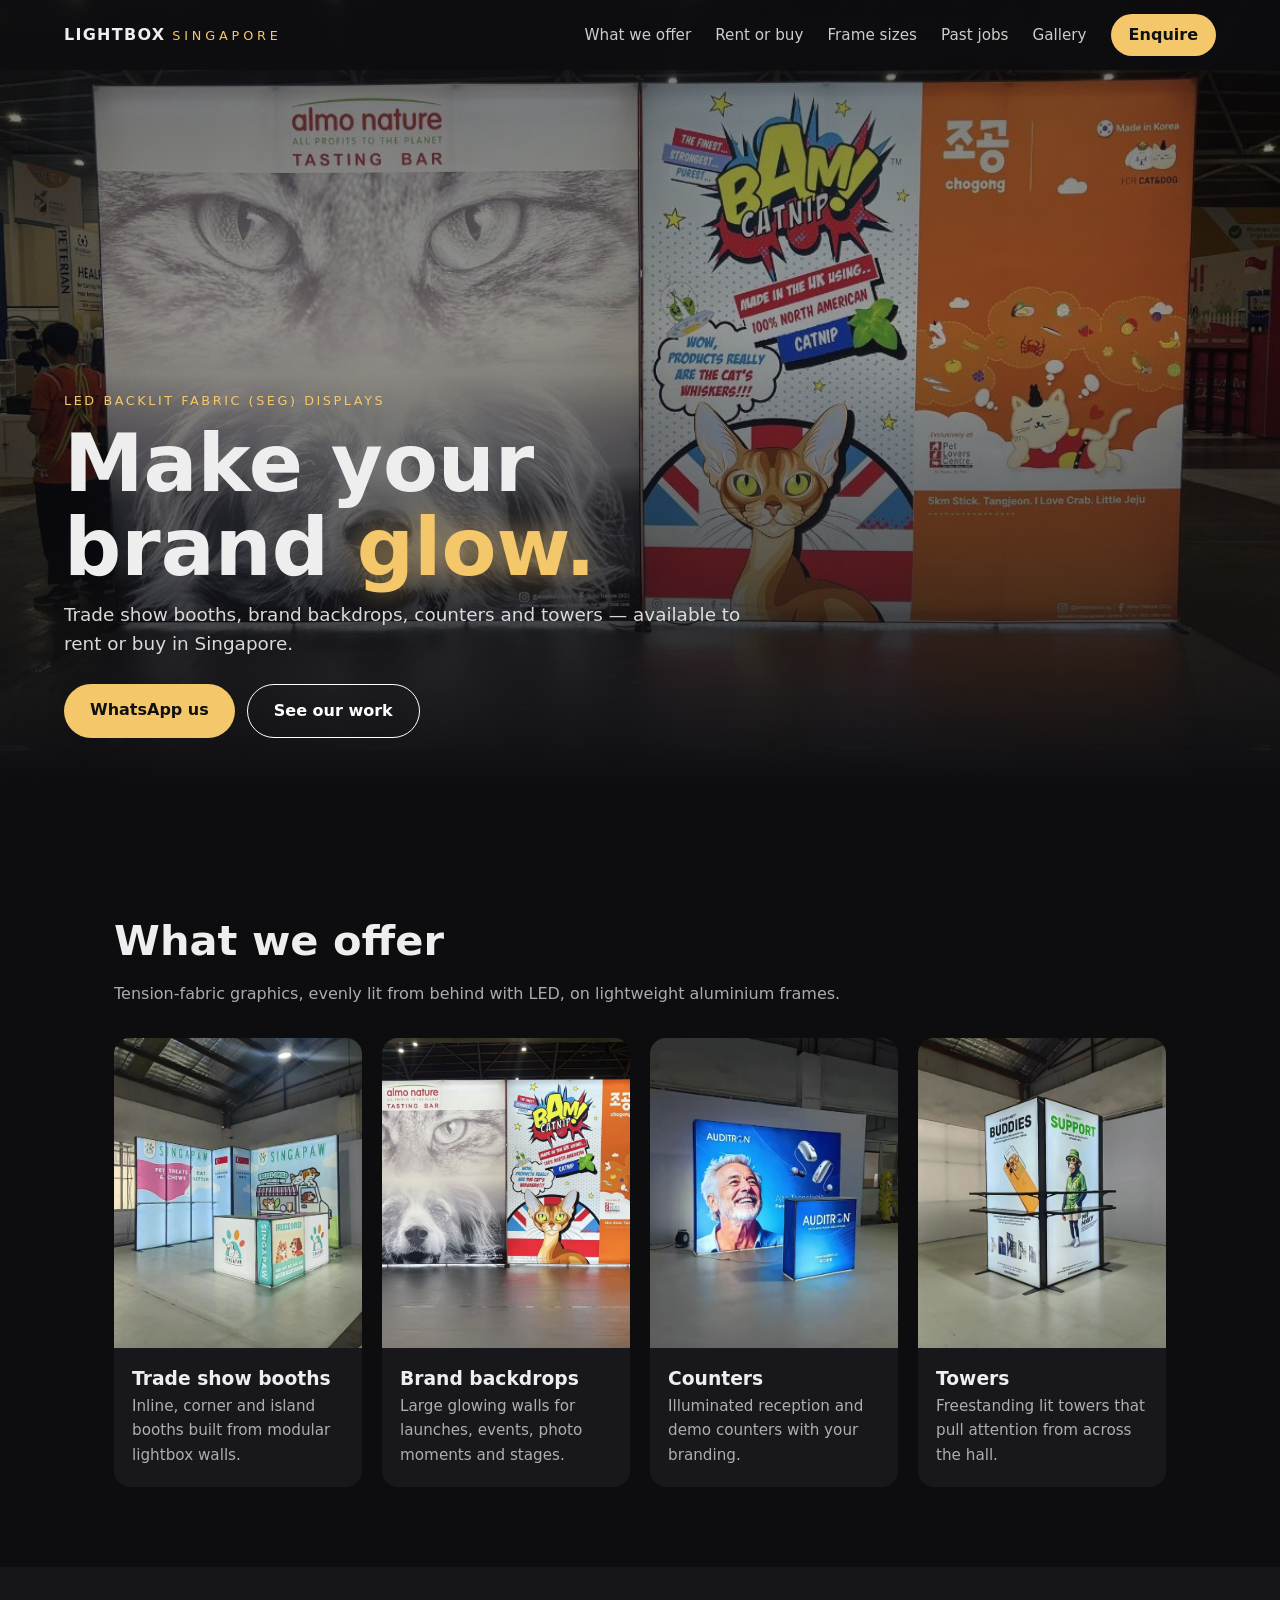
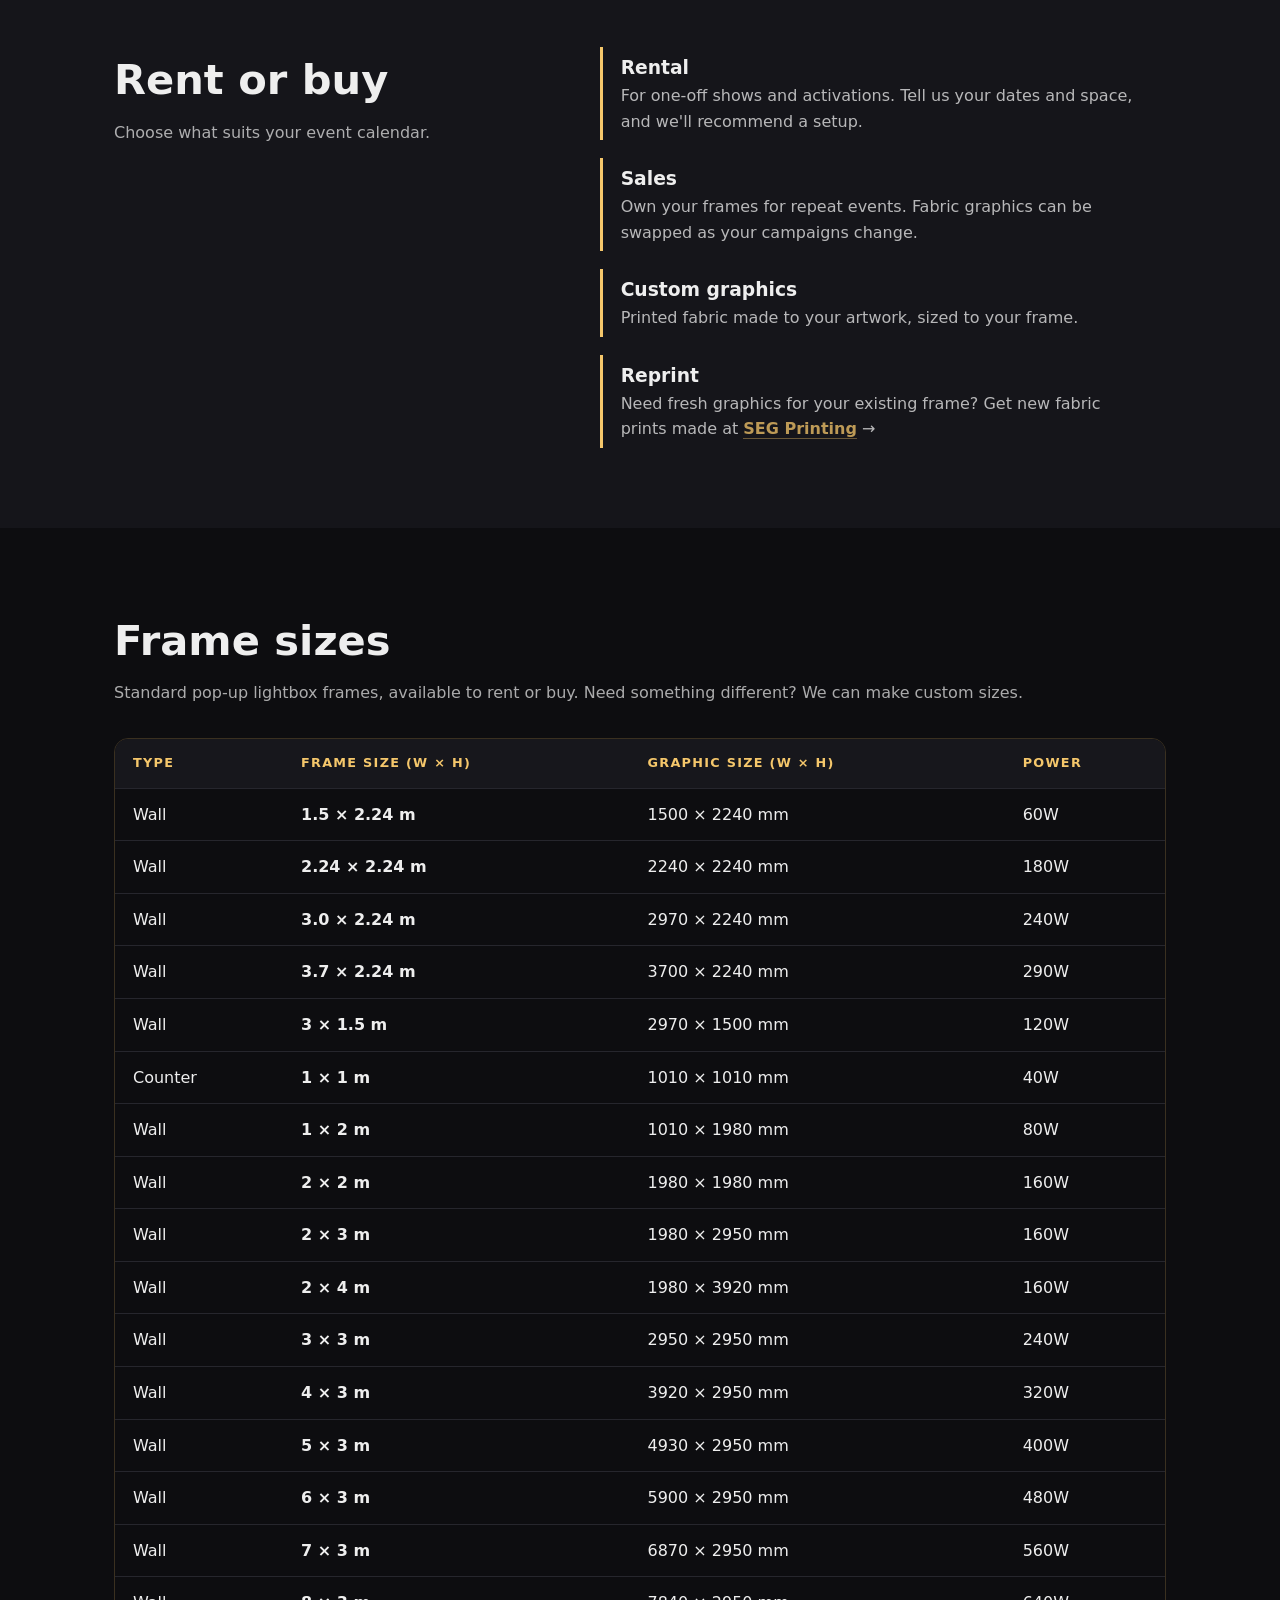
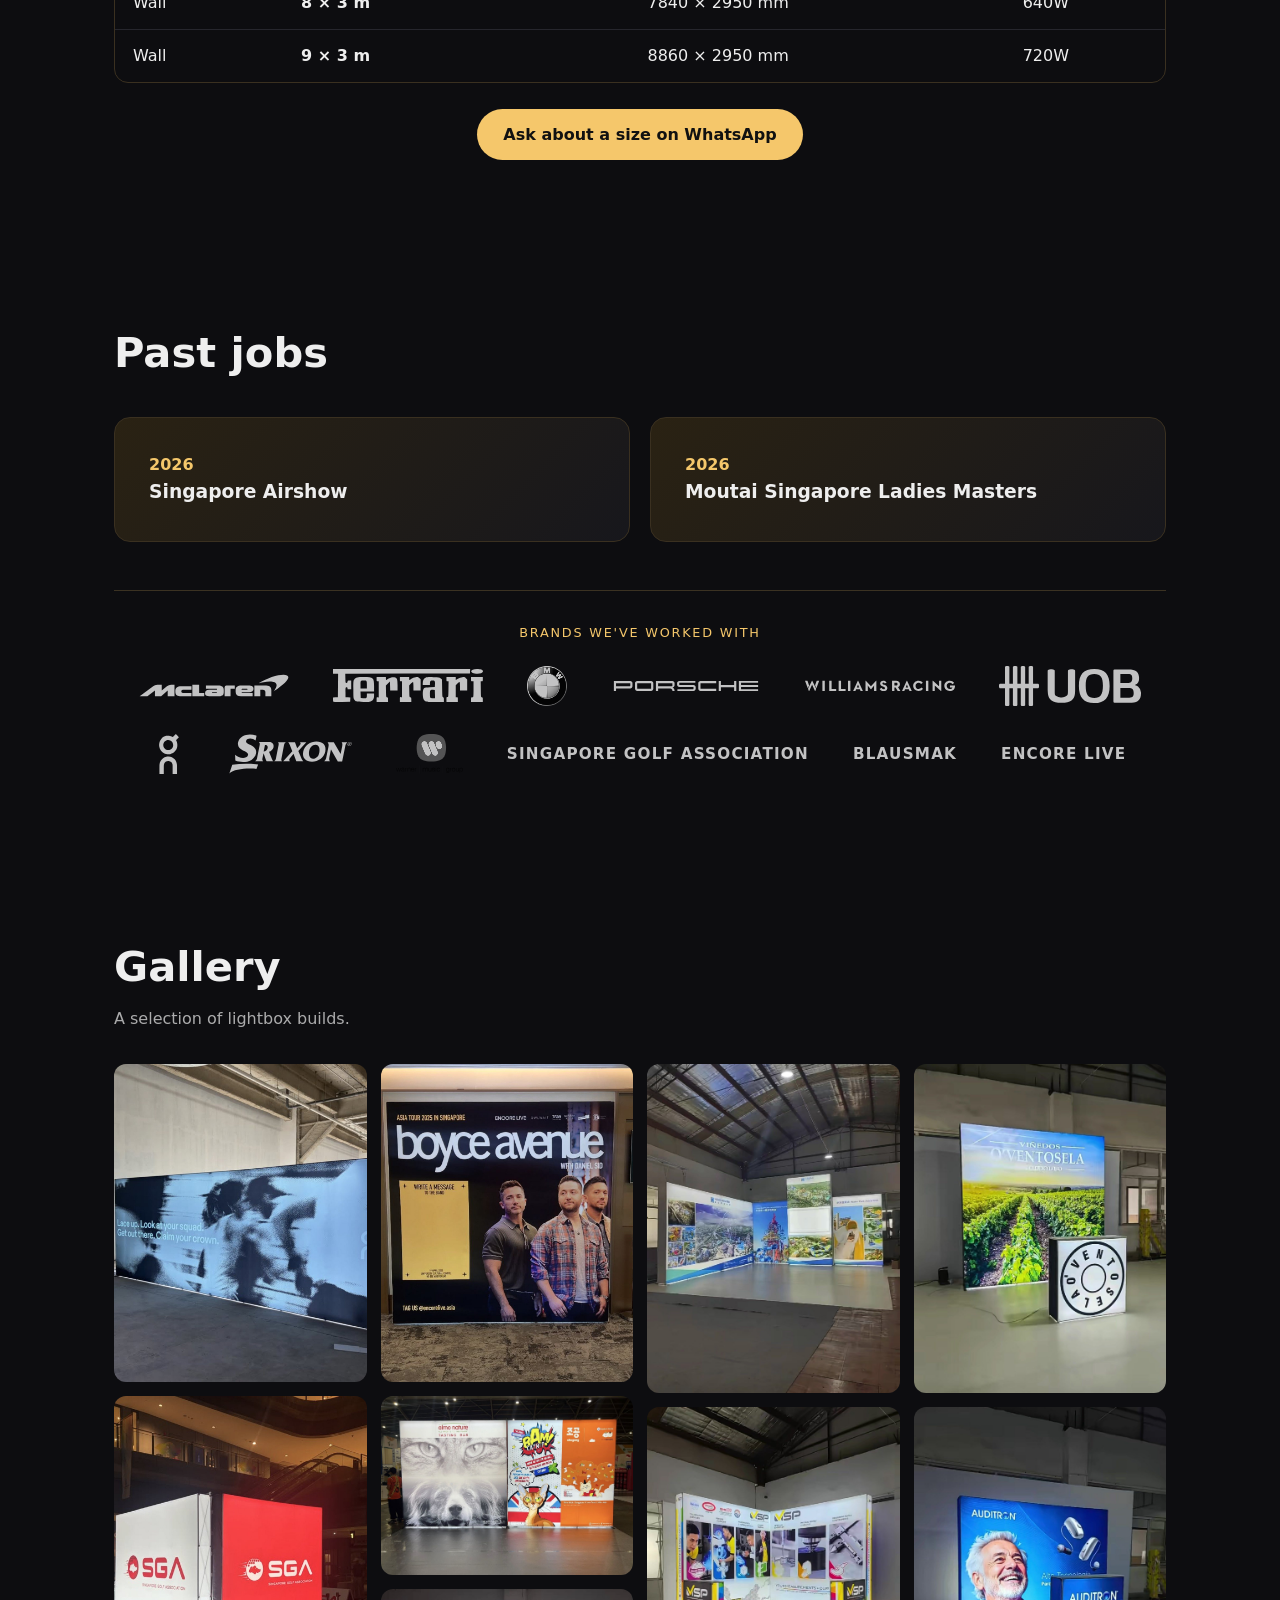
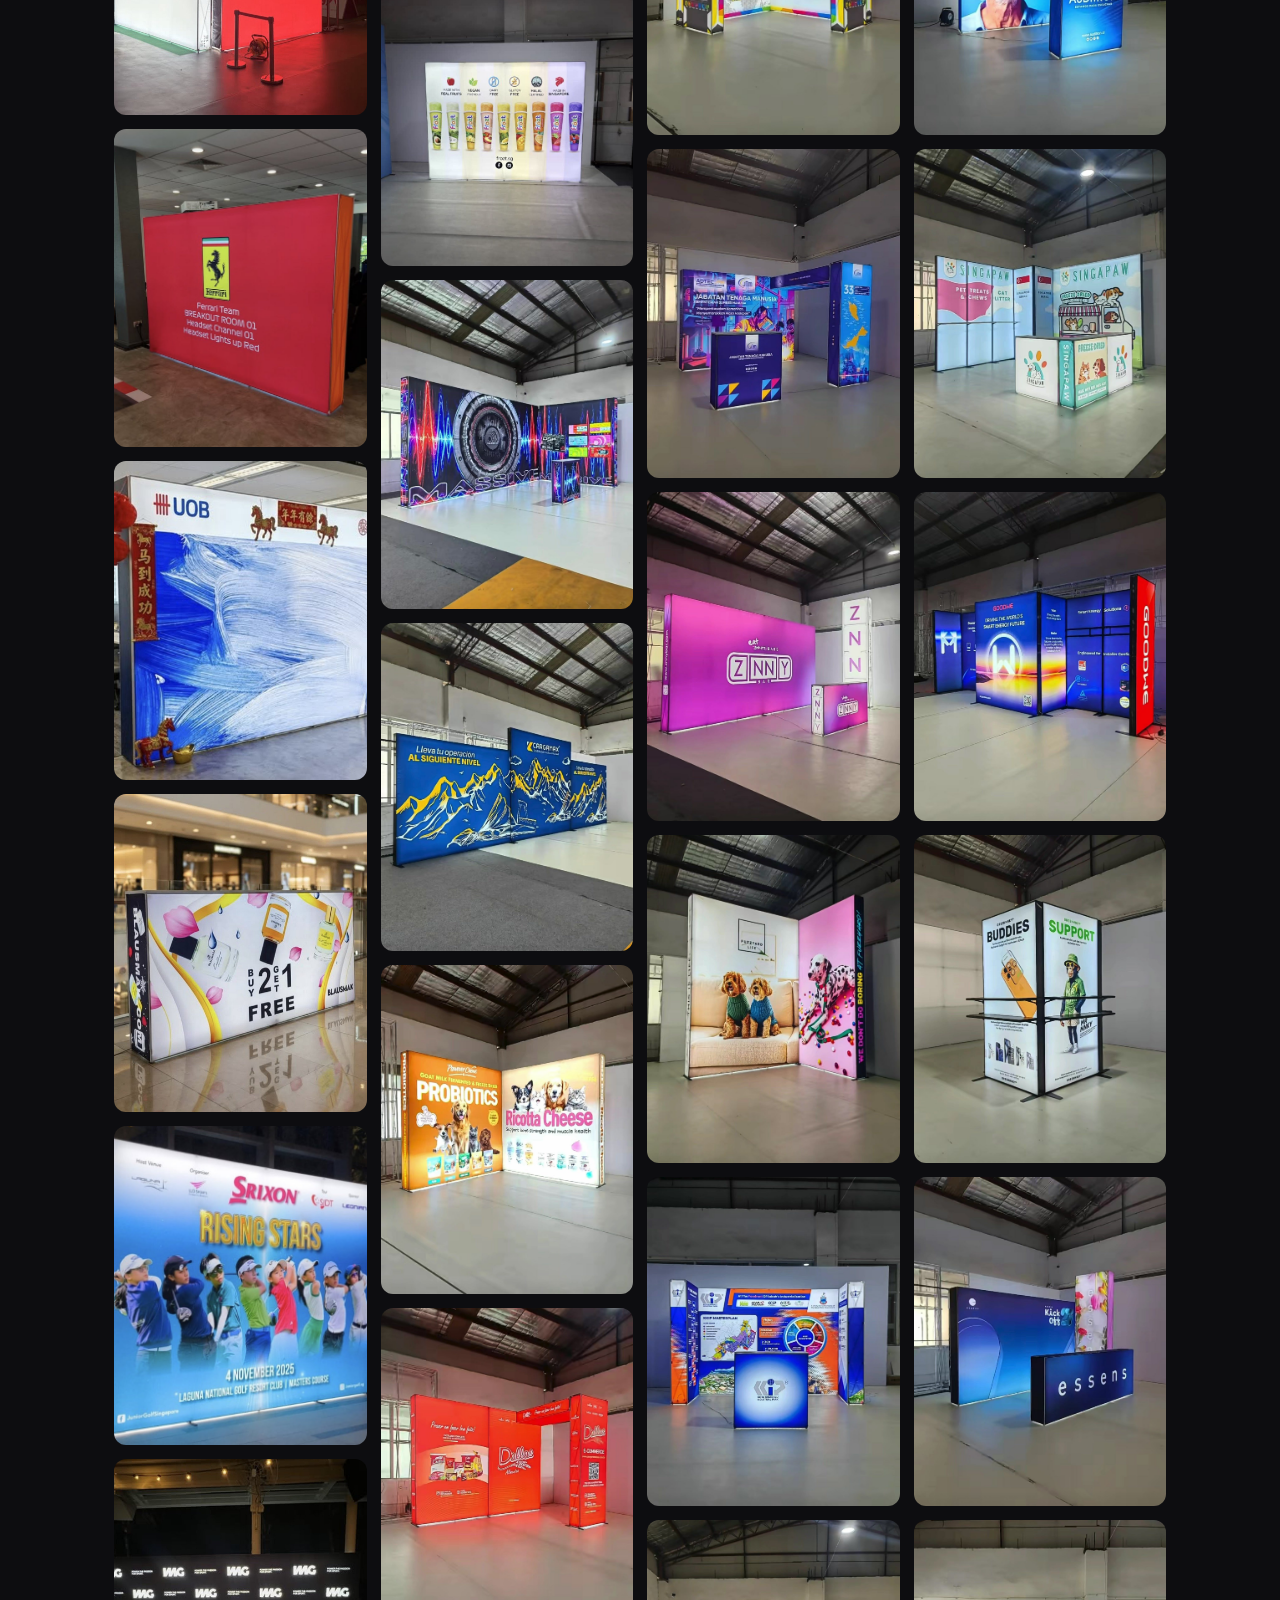
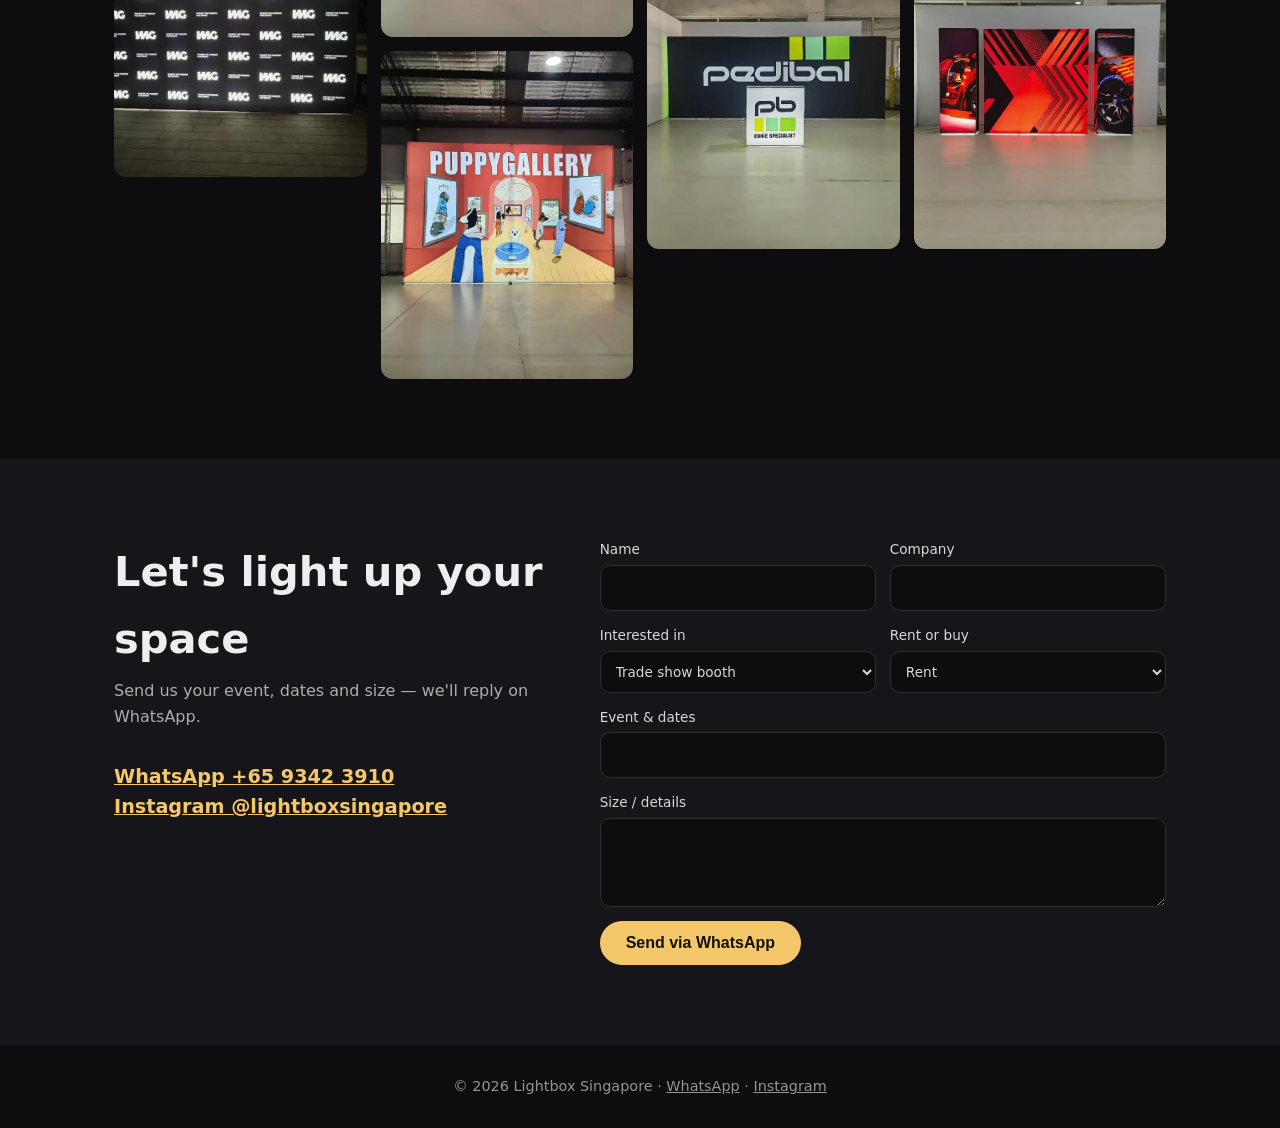
==== index.html @ 63059752 "Add Frame sizes section and menu link" ====
<!doctype html><html lang="en"><head><meta charset="utf-8"><meta name="viewport" content="width=device-width,initial-scale=1">
<title>Lightbox Singapore | LED Backlit Fabric (SEG) Displays – Rental & Sales</title>
<meta name="description" content="Lightbox Singapore rents and sells LED backlit fabric (SEG) displays for trade show booths, brand backdrops, counters and towers.">
<link rel="stylesheet" href="css/style.css"></head><body>
<header class="nav"><a class="logo" href="#top">LIGHTBOX <span>SINGAPORE</span></a>
<button class="burger" aria-label="Menu">☰</button>
<nav><a href="#offer">What we offer</a><a href="#rent">Rent or buy</a><a href="#sizes">Frame sizes</a><a href="#jobs">Past jobs</a><a href="#gallery">Gallery</a><a class="btn sm" href="#contact">Enquire</a></nav></header>
<section id="top" class="hero" style="background-image:url(images/marko_02.jpg)"><div class="ov"></div><div class="hc">
<p class="eyebrow">LED backlit fabric (SEG) displays</p><h1>Make your brand <em>glow.</em></h1>
<p class="lead">Trade show booths, brand backdrops, counters and towers — available to rent or buy in Singapore.</p>
<div class="cta"><a class="btn" href="https://wa.me/6593423910" target="_blank" rel="noopener">WhatsApp us</a><a class="btn ghost" href="#gallery">See our work</a></div></div></section>
<section id="offer" class="wrap"><h2>What we offer</h2><p class="sub">Tension-fabric graphics, evenly lit from behind with LED, on lightweight aluminium frames.</p>
<div class="cards">
<div class="card"><img src="images/lightbox_26.jpg" alt="Lightbox trade show booth" loading="lazy"><h3>Trade show booths</h3><p>Inline, corner and island booths built from modular lightbox walls.</p></div>
<div class="card"><img src="images/marko_02.jpg" alt="Lightbox brand backdrop" loading="lazy"><h3>Brand backdrops</h3><p>Large glowing walls for launches, events, photo moments and stages.</p></div>
<div class="card"><img src="images/lightbox_25.jpg" alt="Backlit counter" loading="lazy"><h3>Counters</h3><p>Illuminated reception and demo counters with your branding.</p></div>
<div class="card"><img src="images/lightbox_28.jpg" alt="Backlit tower" loading="lazy"><h3>Towers</h3><p>Freestanding lit towers that pull attention from across the hall.</p></div>
</div></section>
<section id="rent" class="band"><div class="wrap two"><div><h2>Rent or buy</h2><p class="sub">Choose what suits your event calendar.</p></div>
<div class="opts"><div><h3>Rental</h3><p>For one-off shows and activations. Tell us your dates and space, and we'll recommend a setup.</p></div>
<div><h3>Sales</h3><p>Own your frames for repeat events. Fabric graphics can be swapped as your campaigns change.</p></div>
<div><h3>Custom graphics</h3><p>Printed fabric made to your artwork, sized to your frame.</p></div>
<div><h3>Reprint</h3><p>Need fresh graphics for your existing frame? Get new fabric prints made at <a href="http://segprinting.com" target="_blank" rel="noopener">SEG Printing</a> &rarr;</p></div></div></div></section>
<section id="sizes" class="wrap"><h2>Frame sizes</h2><p class="sub">Standard pop-up lightbox frames, available to rent or buy. Need something different? We can make custom sizes.</p><div class="tbl"><table><thead><tr><th>Type</th><th>Frame size (W × H)</th><th>Graphic size (W × H)</th><th>Power</th></tr></thead><tbody><tr><td>Wall</td><td>1.5 × 2.24 m</td><td>1500 × 2240 mm</td><td>60W</td></tr><tr><td>Wall</td><td>2.24 × 2.24 m</td><td>2240 × 2240 mm</td><td>180W</td></tr><tr><td>Wall</td><td>3.0 × 2.24 m</td><td>2970 × 2240 mm</td><td>240W</td></tr><tr><td>Wall</td><td>3.7 × 2.24 m</td><td>3700 × 2240 mm</td><td>290W</td></tr><tr><td>Wall</td><td>3 × 1.5 m</td><td>2970 × 1500 mm</td><td>120W</td></tr><tr><td>Counter</td><td>1 × 1 m</td><td>1010 × 1010 mm</td><td>40W</td></tr><tr><td>Wall</td><td>1 × 2 m</td><td>1010 × 1980 mm</td><td>80W</td></tr><tr><td>Wall</td><td>2 × 2 m</td><td>1980 × 1980 mm</td><td>160W</td></tr><tr><td>Wall</td><td>2 × 3 m</td><td>1980 × 2950 mm</td><td>160W</td></tr><tr><td>Wall</td><td>2 × 4 m</td><td>1980 × 3920 mm</td><td>160W</td></tr><tr><td>Wall</td><td>3 × 3 m</td><td>2950 × 2950 mm</td><td>240W</td></tr><tr><td>Wall</td><td>4 × 3 m</td><td>3920 × 2950 mm</td><td>320W</td></tr><tr><td>Wall</td><td>5 × 3 m</td><td>4930 × 2950 mm</td><td>400W</td></tr><tr><td>Wall</td><td>6 × 3 m</td><td>5900 × 2950 mm</td><td>480W</td></tr><tr><td>Wall</td><td>7 × 3 m</td><td>6870 × 2950 mm</td><td>560W</td></tr><tr><td>Wall</td><td>8 × 3 m</td><td>7840 × 2950 mm</td><td>640W</td></tr><tr><td>Wall</td><td>9 × 3 m</td><td>8860 × 2950 mm</td><td>720W</td></tr></tbody></table></div><p class="cta-line"><a class="btn" href="https://wa.me/6593423910?text=Hi%20Lightbox%20Singapore%2C%20I%27d%20like%20to%20enquire%20about%20a%20frame%20size." target="_blank" rel="noopener">Ask about a size on WhatsApp</a></p></section>
<section id="jobs" class="wrap"><h2>Past jobs</h2><div class="jobs">
<div class="job"><span>2026</span><h3>Singapore Airshow</h3></div>
<div class="job"><span>2026</span><h3>Moutai Singapore Ladies Masters</h3></div></div><div class="logos"><p class="logos-cap">Brands we've worked with</p><ul><li><img src="images/logos/mclaren.svg" alt="McLaren" loading="lazy"></li><li><img src="images/logos/ferrari.svg" alt="Ferrari" loading="lazy"></li><li><img src="images/logos/bmw.svg" class="gs" alt="BMW" loading="lazy"></li><li><img src="images/logos/porsche.svg" alt="Porsche" loading="lazy"></li><li><img src="images/logos/williams.svg" alt="Williams Racing" loading="lazy"></li><li><img src="images/logos/uob.svg" alt="UOB" loading="lazy"></li><li><img src="images/logos/on.svg" alt="On Running" loading="lazy"></li><li><img src="images/logos/srixon.svg" alt="Srixon" loading="lazy"></li><li><img src="images/logos/wmg.svg" class="gs" alt="Warner Music Group" loading="lazy"></li><li><span class="wm">Singapore Golf Association</span></li><li><span class="wm">Blausmak</span></li><li><span class="wm">Encore Live</span></li></ul></div></section>
<section id="gallery" class="wrap"><h2>Gallery</h2><p class="sub">A selection of lightbox builds.</p><div class="grid"><button class="g" data-src="images/lb_new_01.jpg"><img src="images/lb_new_01.jpg" alt="Backlit fabric wall, sports campaign" loading="lazy"></button><button class="g" data-src="images/lb_new_02.jpg"><img src="images/lb_new_02.jpg" alt="SGA red and white backlit walls" loading="lazy"></button><button class="g" data-src="images/lb_new_03.jpg"><img src="images/lb_new_03.jpg" alt="Ferrari backlit wall" loading="lazy"></button><button class="g" data-src="images/lb_new_04.jpg"><img src="images/lb_new_04.jpg" alt="UOB backlit fabric wall" loading="lazy"></button><button class="g" data-src="images/lb_new_05.jpg"><img src="images/lb_new_05.jpg" alt="Blausmak shopping mall lightbox" loading="lazy"></button><button class="g" data-src="images/lb_new_06.jpg"><img src="images/lb_new_06.jpg" alt="Srixon Rising Stars backlit display" loading="lazy"></button><button class="g" data-src="images/lb_new_07.jpg"><img src="images/lb_new_07.jpg" alt="WMG backlit step-and-repeat wall" loading="lazy"></button><button class="g" data-src="images/lb_new_08.jpg"><img src="images/lb_new_08.jpg" alt="Boyce Avenue Asia Tour backlit display" loading="lazy"></button><button class="g" data-src="images/marko_02.jpg"><img src="images/marko_02.jpg" alt="Backlit SEG fabric lightbox display" loading="lazy"></button><button class="g" data-src="images/marko_01.jpg"><img src="images/marko_01.jpg" alt="Backlit SEG fabric lightbox display" loading="lazy"></button><button class="g" data-src="images/lightbox_02.jpg"><img src="images/lightbox_02.jpg" alt="Backlit SEG fabric lightbox display" loading="lazy"></button><button class="g" data-src="images/lightbox_03.jpg"><img src="images/lightbox_03.jpg" alt="Backlit SEG fabric lightbox display" loading="lazy"></button><button class="g" data-src="images/lightbox_06.jpg"><img src="images/lightbox_06.jpg" alt="Backlit SEG fabric lightbox display" loading="lazy"></button><button class="g" data-src="images/lightbox_07.jpg"><img src="images/lightbox_07.jpg" alt="Backlit SEG fabric lightbox display" loading="lazy"></button><button class="g" data-src="images/lightbox_09.jpg"><img src="images/lightbox_09.jpg" alt="Backlit SEG fabric lightbox display" loading="lazy"></button><button class="g" data-src="images/lightbox_11.jpg"><img src="images/lightbox_11.jpg" alt="Backlit SEG fabric lightbox display" loading="lazy"></button><button class="g" data-src="images/lightbox_15.jpg"><img src="images/lightbox_15.jpg" alt="Backlit SEG fabric lightbox display" loading="lazy"></button><button class="g" data-src="images/lightbox_17.jpg"><img src="images/lightbox_17.jpg" alt="Backlit SEG fabric lightbox display" loading="lazy"></button><button class="g" data-src="images/lightbox_18.jpg"><img src="images/lightbox_18.jpg" alt="Backlit SEG fabric lightbox display" loading="lazy"></button><button class="g" data-src="images/lightbox_19.jpg"><img src="images/lightbox_19.jpg" alt="Backlit SEG fabric lightbox display" loading="lazy"></button><button class="g" data-src="images/lightbox_21.jpg"><img src="images/lightbox_21.jpg" alt="Backlit SEG fabric lightbox display" loading="lazy"></button><button class="g" data-src="images/lightbox_23.jpg"><img src="images/lightbox_23.jpg" alt="Backlit SEG fabric lightbox display" loading="lazy"></button><button class="g" data-src="images/lightbox_24.jpg"><img src="images/lightbox_24.jpg" alt="Backlit SEG fabric lightbox display" loading="lazy"></button><button class="g" data-src="images/lightbox_25.jpg"><img src="images/lightbox_25.jpg" alt="Backlit SEG fabric lightbox display" loading="lazy"></button><button class="g" data-src="images/lightbox_26.jpg"><img src="images/lightbox_26.jpg" alt="Backlit SEG fabric lightbox display" loading="lazy"></button><button class="g" data-src="images/lightbox_27.jpg"><img src="images/lightbox_27.jpg" alt="Backlit SEG fabric lightbox display" loading="lazy"></button><button class="g" data-src="images/lightbox_28.jpg"><img src="images/lightbox_28.jpg" alt="Backlit SEG fabric lightbox display" loading="lazy"></button><button class="g" data-src="images/lightbox_30.jpg"><img src="images/lightbox_30.jpg" alt="Backlit SEG fabric lightbox display" loading="lazy"></button><button class="g" data-src="images/lightbox_01.jpg"><img src="images/lightbox_01.jpg" alt="Backlit SEG fabric lightbox display" loading="lazy"></button></div></section>
<section id="contact" class="band"><div class="wrap two"><div><h2>Let's light up your space</h2>
<p class="sub">Send us your event, dates and size — we'll reply on WhatsApp.</p>
<p><a class="big" href="https://wa.me/6593423910" target="_blank" rel="noopener">WhatsApp +65 9342 3910</a></p>
<p><a class="big" href="https://instagram.com/lightboxsingapore" target="_blank" rel="noopener">Instagram @lightboxsingapore</a></p></div>
<form id="enq"><label>Name<input name="name" required></label><label>Company<input name="company"></label>
<label>Interested in<select name="type"><option>Trade show booth</option><option>Brand backdrop</option><option>Counter</option><option>Tower</option><option>Not sure yet</option></select></label>
<label>Rent or buy<select name="mode"><option>Rent</option><option>Buy</option><option>Not sure</option></select></label>
<label>Event & dates<input name="event"></label><label>Size / details<textarea name="msg" rows="3"></textarea></label>
<button class="btn" type="submit">Send via WhatsApp</button></form></div></section>
<footer>© <span id="y"></span> Lightbox Singapore · <a href="https://wa.me/6593423910">WhatsApp</a> · <a href="https://instagram.com/lightboxsingapore">Instagram</a></footer>
<div class="lb" hidden role="dialog" aria-modal="true" aria-label="Photo viewer"><div class="lb-box"><button class="lb-x" aria-label="Close">×</button><button class="lb-nav lb-prev" aria-label="Previous photo">‹</button><img alt=""><button class="lb-nav lb-next" aria-label="Next photo">›</button><div class="lb-count"></div></div></div>
<script src="js/main.js"></script></body></html>
---- css/style.css ----
*{box-sizing:border-box;margin:0}html{scroll-behavior:smooth}body{font-family:system-ui,-apple-system,Segoe UI,Roboto,sans-serif;background:#0d0d10;color:#eee;line-height:1.6}
a{color:inherit}img{display:block;max-width:100%}
.nav{position:fixed;inset:0 0 auto;z-index:10;display:flex;align-items:center;justify-content:space-between;padding:14px 5vw;background:rgba(13,13,16,.85);backdrop-filter:blur(8px)}
.logo{font-weight:800;letter-spacing:.08em;text-decoration:none}.logo span{color:#f5c76b;font-weight:400;letter-spacing:.3em;font-size:.8em}
nav{display:flex;gap:24px;align-items:center}nav a{text-decoration:none;font-size:.95rem;opacity:.85}nav a:hover{opacity:1}
.burger{display:none;background:none;border:0;color:#fff;font-size:1.6rem}
.btn{display:inline-block;background:#f5c76b;color:#111;padding:13px 26px;border-radius:40px;font-weight:700;text-decoration:none;border:0;cursor:pointer;font-size:1rem}.btn.sm{padding:8px 18px;opacity:1}
.btn.ghost{background:transparent;color:#fff;border:1.5px solid #fff}
.hero{min-height:min(92vh,860px);background:center/cover;position:relative;display:flex;align-items:flex-end;padding:120px 5vw 90px}
.ov{position:absolute;inset:0;background:linear-gradient(0deg,#0d0d10 5%,rgba(13,13,16,.35) 60%,rgba(13,13,16,.6))}
.hc{position:relative;max-width:700px}.eyebrow{color:#f5c76b;text-transform:uppercase;letter-spacing:.2em;font-size:.8rem}
h1{font-size:clamp(2.6rem,7vw,5rem);line-height:1.05;margin:10px 0}h1 em{color:#f5c76b;font-style:normal;text-shadow:0 0 30px rgba(245,199,107,.6)}
.lead{font-size:1.15rem;opacity:.9;margin-bottom:26px}.cta{display:flex;gap:12px;flex-wrap:wrap}
.wrap{max-width:1180px;margin:auto;padding:80px 5vw}h2{font-size:clamp(1.8rem,4vw,2.6rem)}.sub{opacity:.7;margin:6px 0 32px}
.cards{display:grid;grid-template-columns:repeat(4,1fr);gap:20px}.card{background:#17171c;border-radius:16px;overflow:hidden}
.card img{aspect-ratio:4/5;object-fit:cover;width:100%}.card h3,.card p{padding:0 18px}.card h3{margin-top:16px}.card p{opacity:.7;padding-bottom:20px;font-size:.95rem}
.band{background:#15151a}.two{display:grid;grid-template-columns:1fr 1.3fr;gap:50px}
.opts{display:grid;gap:18px}.opts div{border-left:3px solid #f5c76b;padding:6px 18px}.opts p{opacity:.75}
.jobs{display:grid;grid-template-columns:1fr 1fr;gap:20px;margin-top:30px}.job{padding:34px;border-radius:16px;background:linear-gradient(135deg,#2a2213,#17171c);border:1px solid #3a3020}.job span{color:#f5c76b;font-weight:700}
.grid{columns:4 240px;column-gap:14px}.g{display:block;width:100%;border:0;padding:0;margin-bottom:14px;border-radius:12px;overflow:hidden;cursor:zoom-in;background:none}.g img{width:100%;transition:transform .4s}.g:hover img{transform:scale(1.04)}
.big{font-size:1.2rem;font-weight:700;color:#f5c76b}
form{display:grid;grid-template-columns:1fr 1fr;gap:14px}form label{display:grid;gap:4px;font-size:.85rem;opacity:.9}form label:nth-last-of-type(-n+2){grid-column:1/-1}
input,select,textarea{font:inherit;padding:11px;border-radius:10px;border:1px solid #333;background:#0d0d10;color:#eee}form .btn{grid-column:1/-1;justify-self:start}
footer{text-align:center;padding:30px;opacity:.6;font-size:.9rem}
@media(max-width:900px){.cards{grid-template-columns:1fr 1fr}.two{grid-template-columns:1fr}}
@media(max-width:700px){.burger{display:block}nav{display:none;position:absolute;top:100%;left:0;right:0;flex-direction:column;background:#0d0d10;padding:20px}nav.open{display:flex}
.jobs,form{grid-template-columns:1fr}.wrap{padding:60px 6vw}.grid{columns:2;column-gap:10px}.g{margin-bottom:10px}}

.lb{position:fixed;inset:0;z-index:50;display:flex;align-items:center;justify-content:center;padding:20px;background:rgba(0,0,0,.6);backdrop-filter:blur(6px);-webkit-backdrop-filter:blur(6px);opacity:0;transition:opacity .2s ease}
.lb[hidden]{display:none}.lb.open{opacity:1}
.lb-box{position:relative;background:#14110c;border:1px solid rgba(212,175,55,.35);border-radius:14px;padding:14px;box-shadow:0 20px 60px rgba(0,0,0,.6);max-width:min(92vw,1000px);transform:scale(.94) translateY(10px);transition:transform .22s ease}
.lb.open .lb-box{transform:none}
.lb-box img{display:block;max-width:100%;max-height:72vh;margin:0 auto;border-radius:8px;opacity:0;transition:opacity .25s ease}.lb-box img.in{opacity:1}
.lb-x{position:absolute;top:-14px;right:-14px;width:38px;height:38px;border-radius:50%;background:#d4af37;color:#111;border:0;font-size:1.6rem;line-height:1;cursor:pointer;box-shadow:0 4px 14px rgba(0,0,0,.5);z-index:2}
.lb-nav{position:absolute;top:50%;transform:translateY(-50%);width:42px;height:42px;border-radius:50%;background:rgba(0,0,0,.55);color:#fff;border:0;font-size:1.8rem;line-height:1;cursor:pointer}
.lb-prev{left:22px}.lb-next{right:22px}.lb-nav:hover,.lb-x:hover{filter:brightness(1.15)}
.lb-count{text-align:center;color:#bbb;font-size:.85rem;margin-top:10px}
@media(max-width:600px){.lb{padding:12px}.lb-box{padding:8px}.lb-x{top:-10px;right:-6px}.lb-prev{left:14px}.lb-next{right:14px}}

.clients{margin-top:28px;text-align:center;opacity:.85;line-height:1.8;font-size:1.05rem}.clients b{display:block;color:#f5c76b;letter-spacing:.12em;text-transform:uppercase;font-size:.8rem;margin-bottom:6px}

.logos{margin-top:48px;padding-top:32px;border-top:1px solid rgba(245,199,107,.2);text-align:center}
.logos-cap{color:#f5c76b;letter-spacing:.14em;text-transform:uppercase;font-size:.8rem;margin-bottom:22px}
.logos ul{list-style:none;padding:0;margin:0;display:flex;flex-wrap:wrap;justify-content:center;align-items:center;gap:28px 44px}
.logos li{display:flex;align-items:center;height:40px}
.logos img{height:40px;max-width:150px;object-fit:contain;filter:brightness(0) invert(1);opacity:.75;transition:opacity .25s}
.logos .wm{color:#fff;opacity:.75;font-weight:700;letter-spacing:.08em;text-transform:uppercase;font-size:.95rem;transition:opacity .25s}
.logos li:hover img,.logos li:hover .wm{opacity:1}
@media(max-width:600px){.logos ul{gap:22px 28px}.logos li{height:30px;flex:0 0 40%;justify-content:center}.logos img{height:30px;max-width:120px}.logos .wm{font-size:.8rem}}
.logos img.gs{filter:grayscale(1) brightness(1.6) contrast(1.1)}

.opts a{color:#f5c76b;font-weight:700;text-decoration:none;border-bottom:1px solid rgba(245,199,107,.5)}.opts a:hover{border-bottom-color:#f5c76b}

.tbl{overflow-x:auto;margin-top:28px;border:1px solid #3a3020;border-radius:14px}
.tbl table{width:100%;border-collapse:collapse;min-width:560px}
.tbl th{text-align:left;color:#f5c76b;font-size:.8rem;letter-spacing:.1em;text-transform:uppercase;padding:14px 18px;background:#17171c;position:sticky;top:0}
.tbl td{padding:13px 18px;border-top:1px solid #26262d}
.tbl tbody tr:hover{background:rgba(245,199,107,.07)}
.tbl td:nth-child(2){font-weight:700}
.cta-line{margin-top:26px;text-align:center}
#sizes{scroll-margin-top:70px}
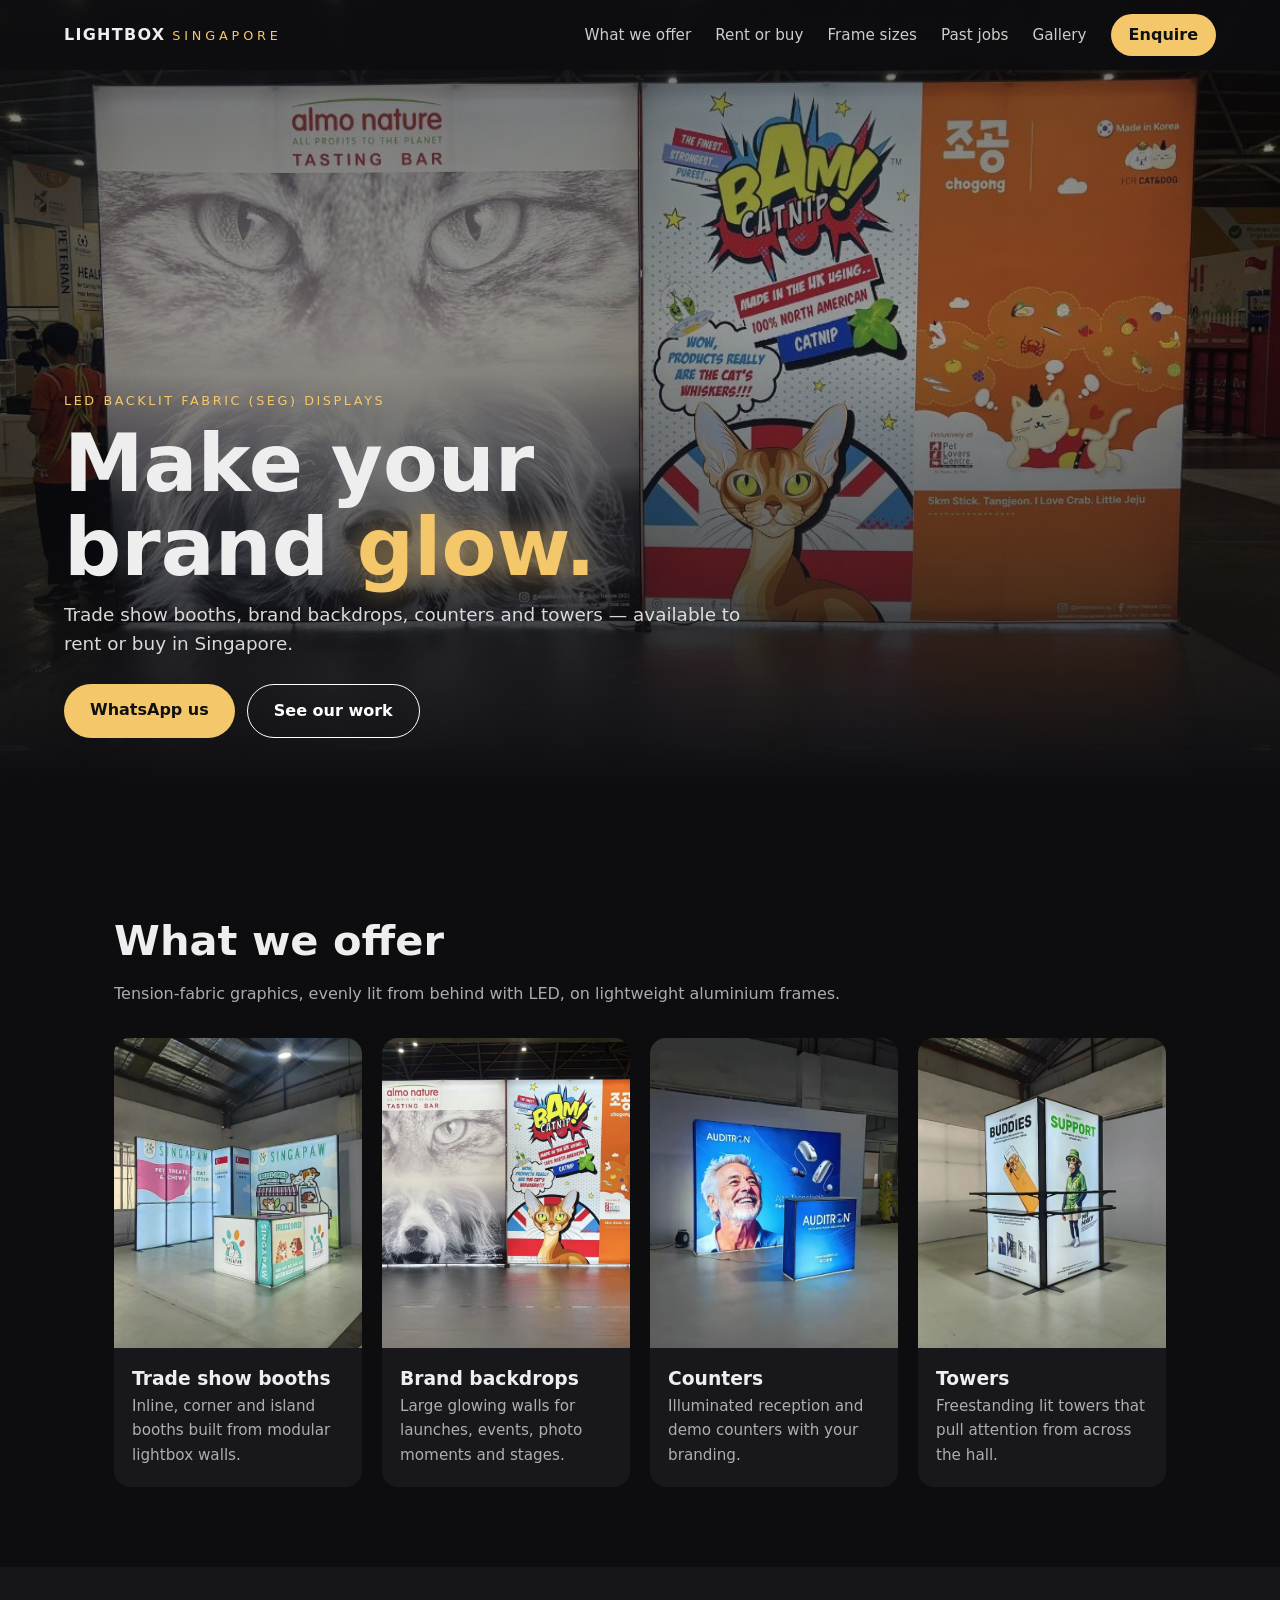
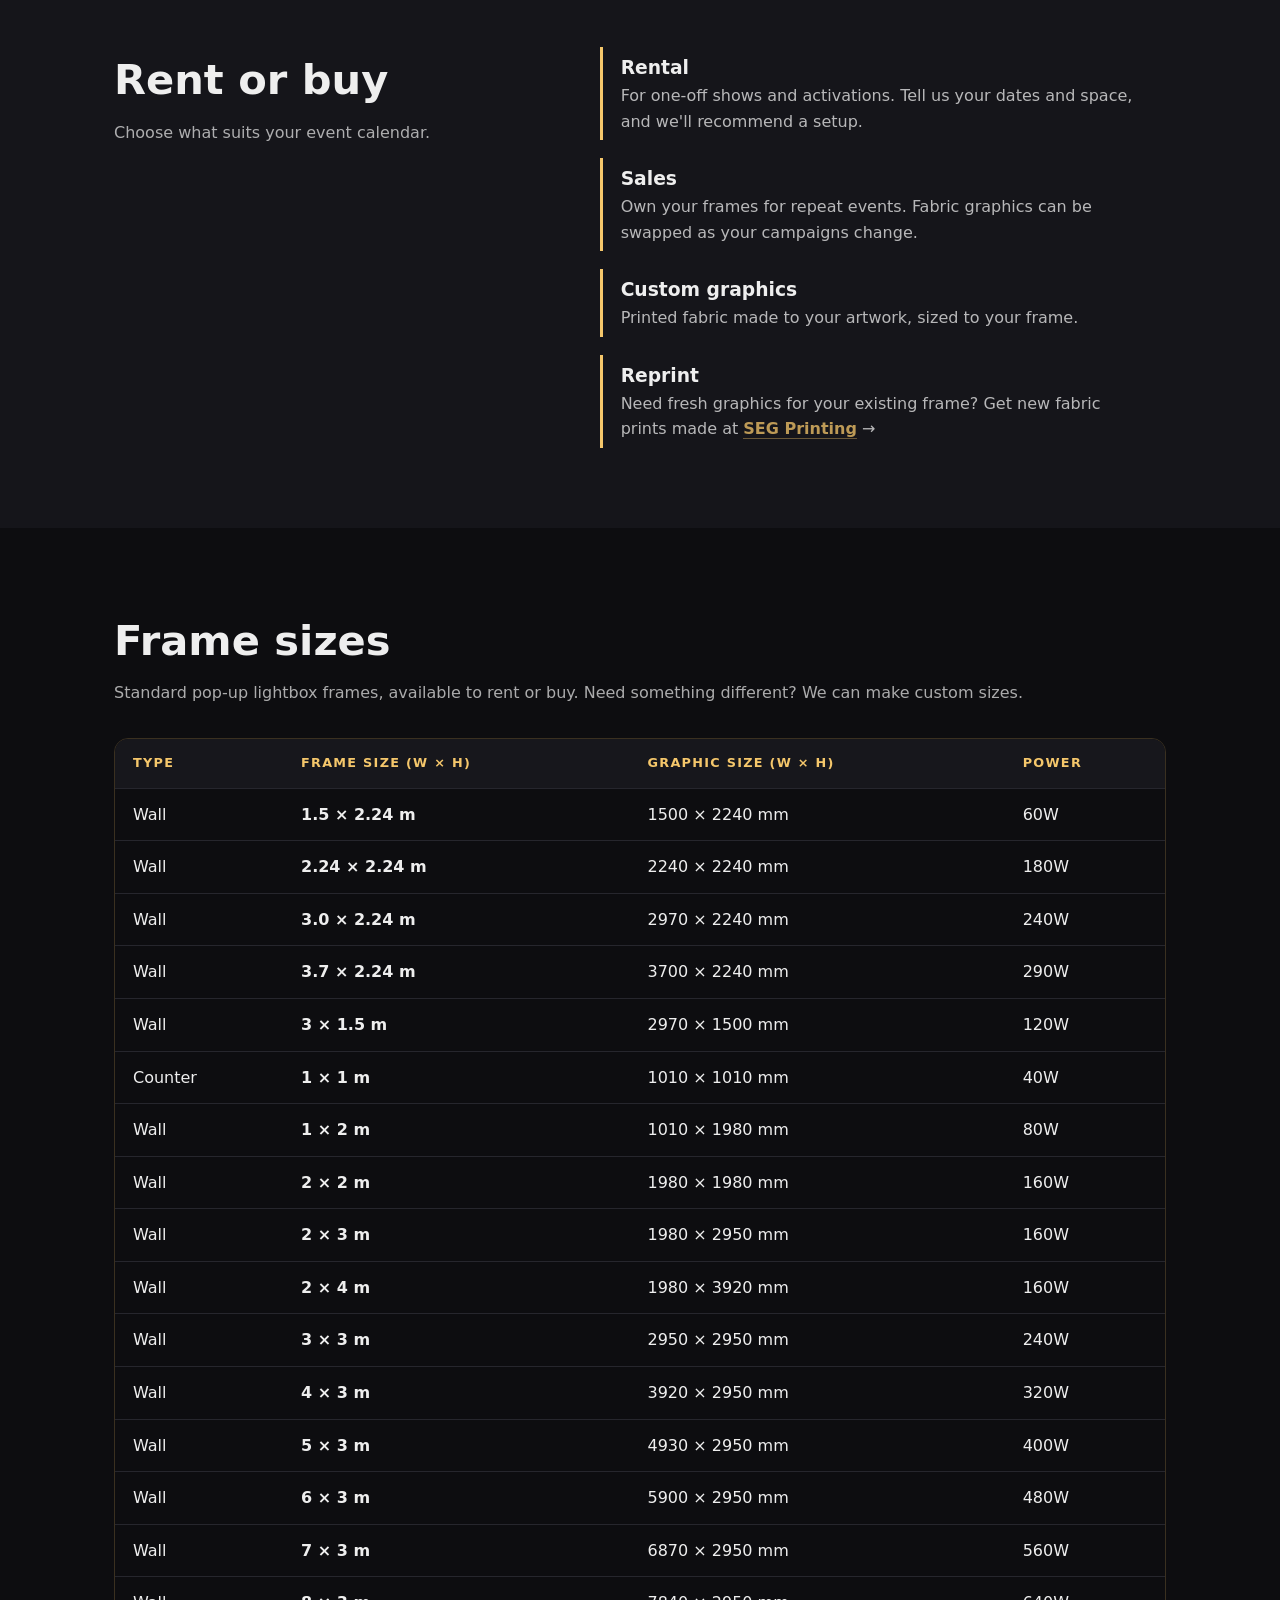
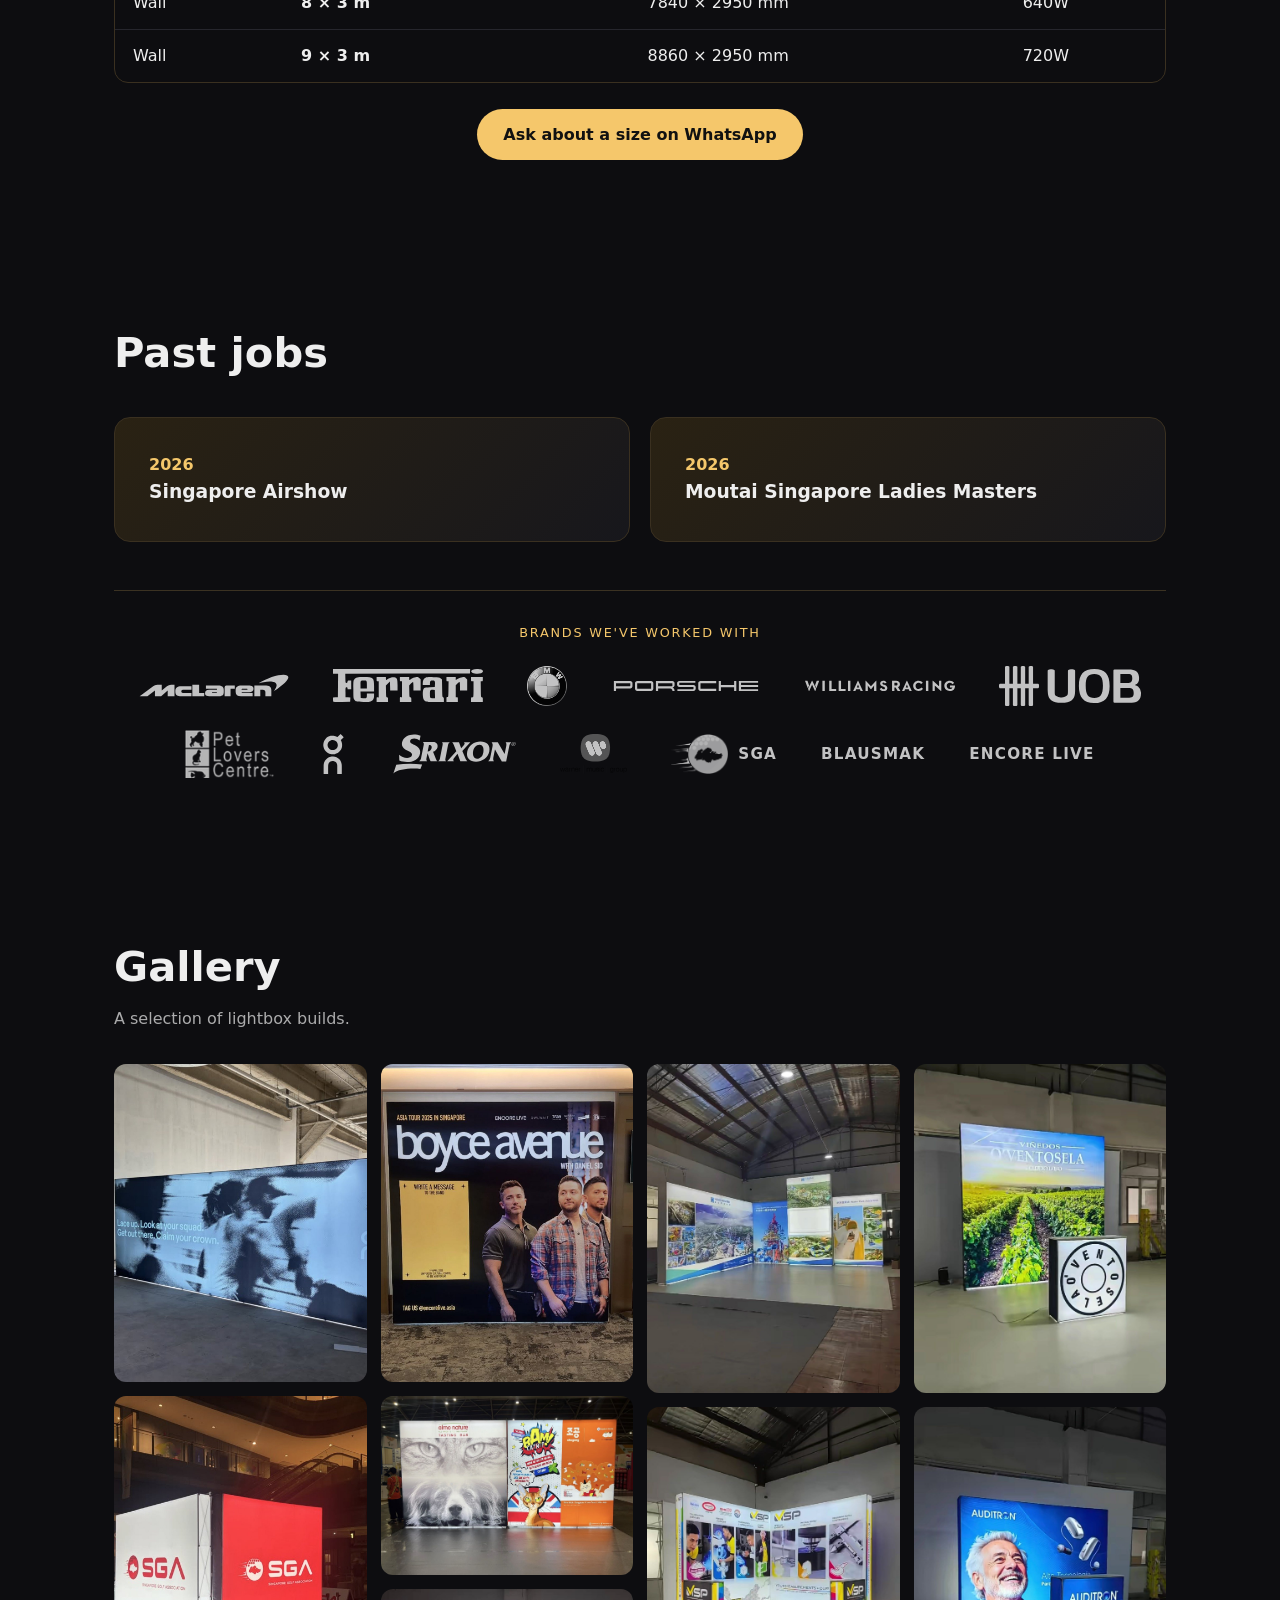
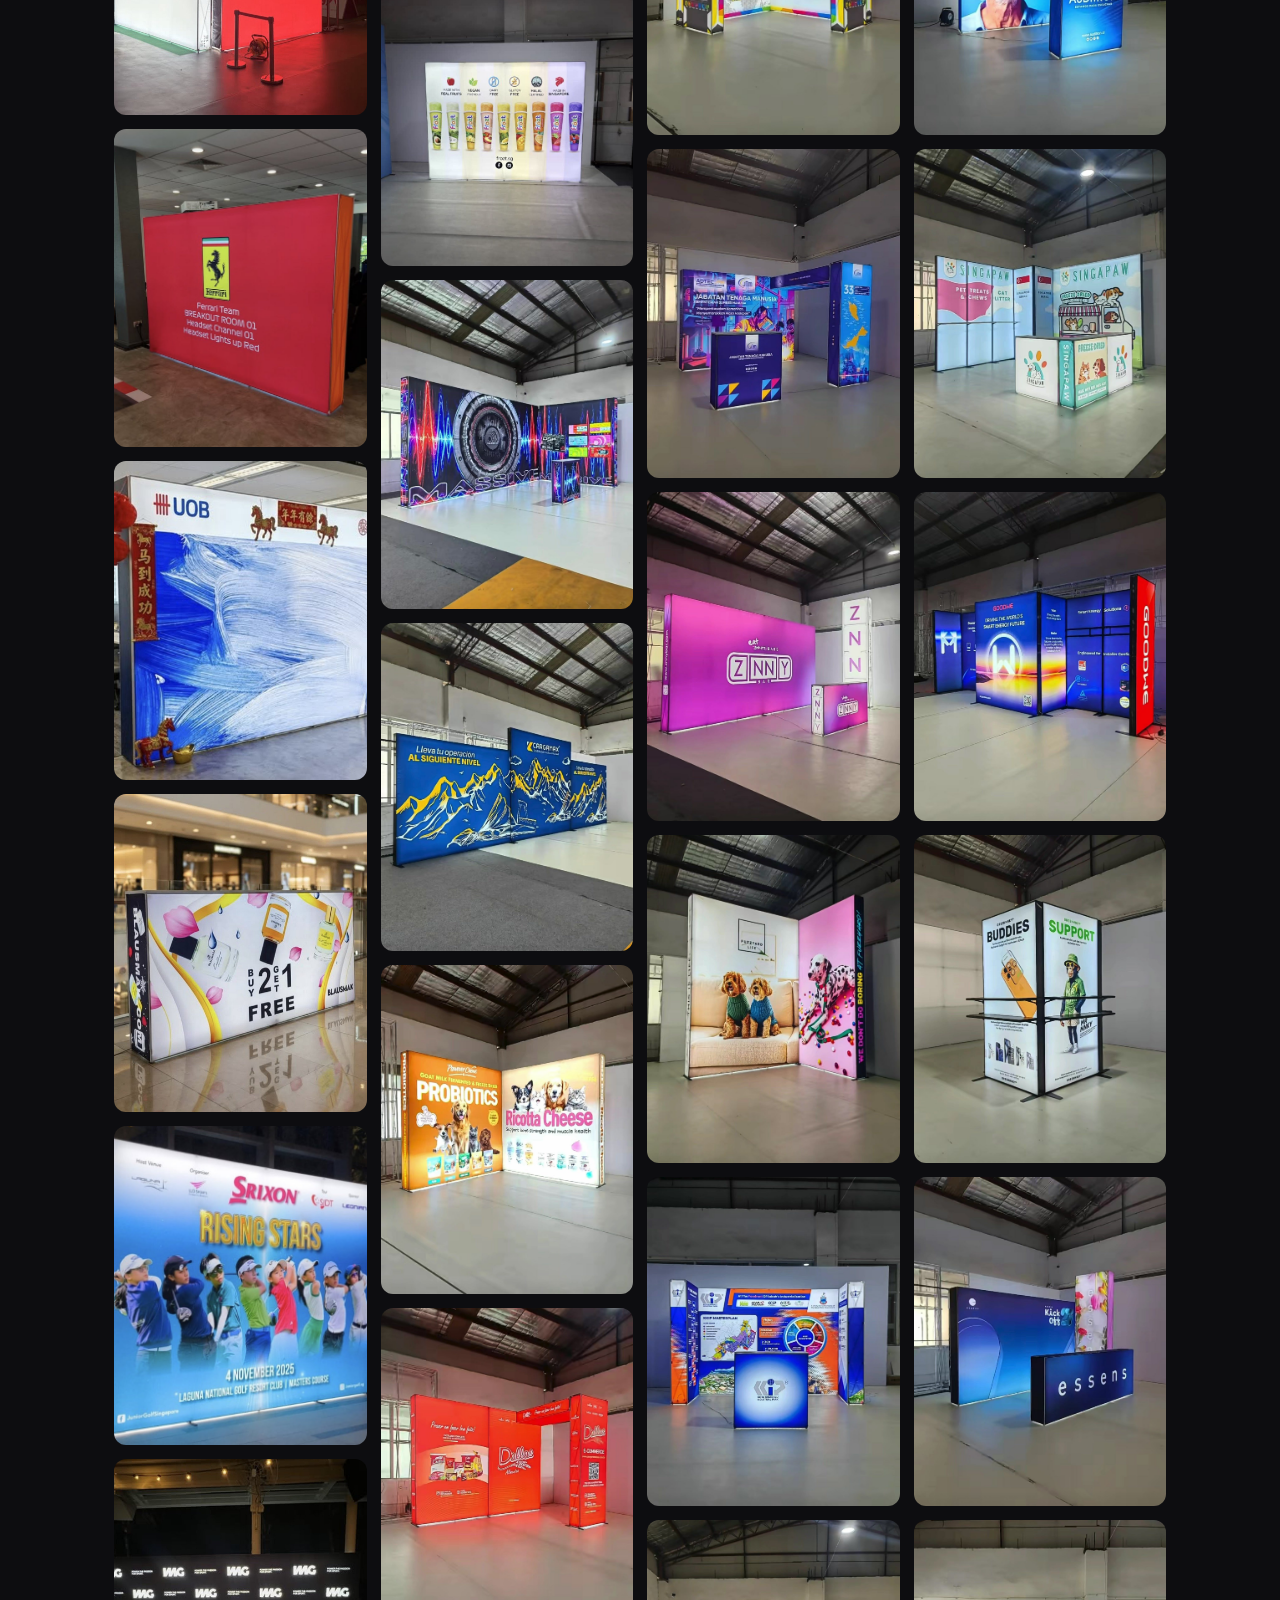
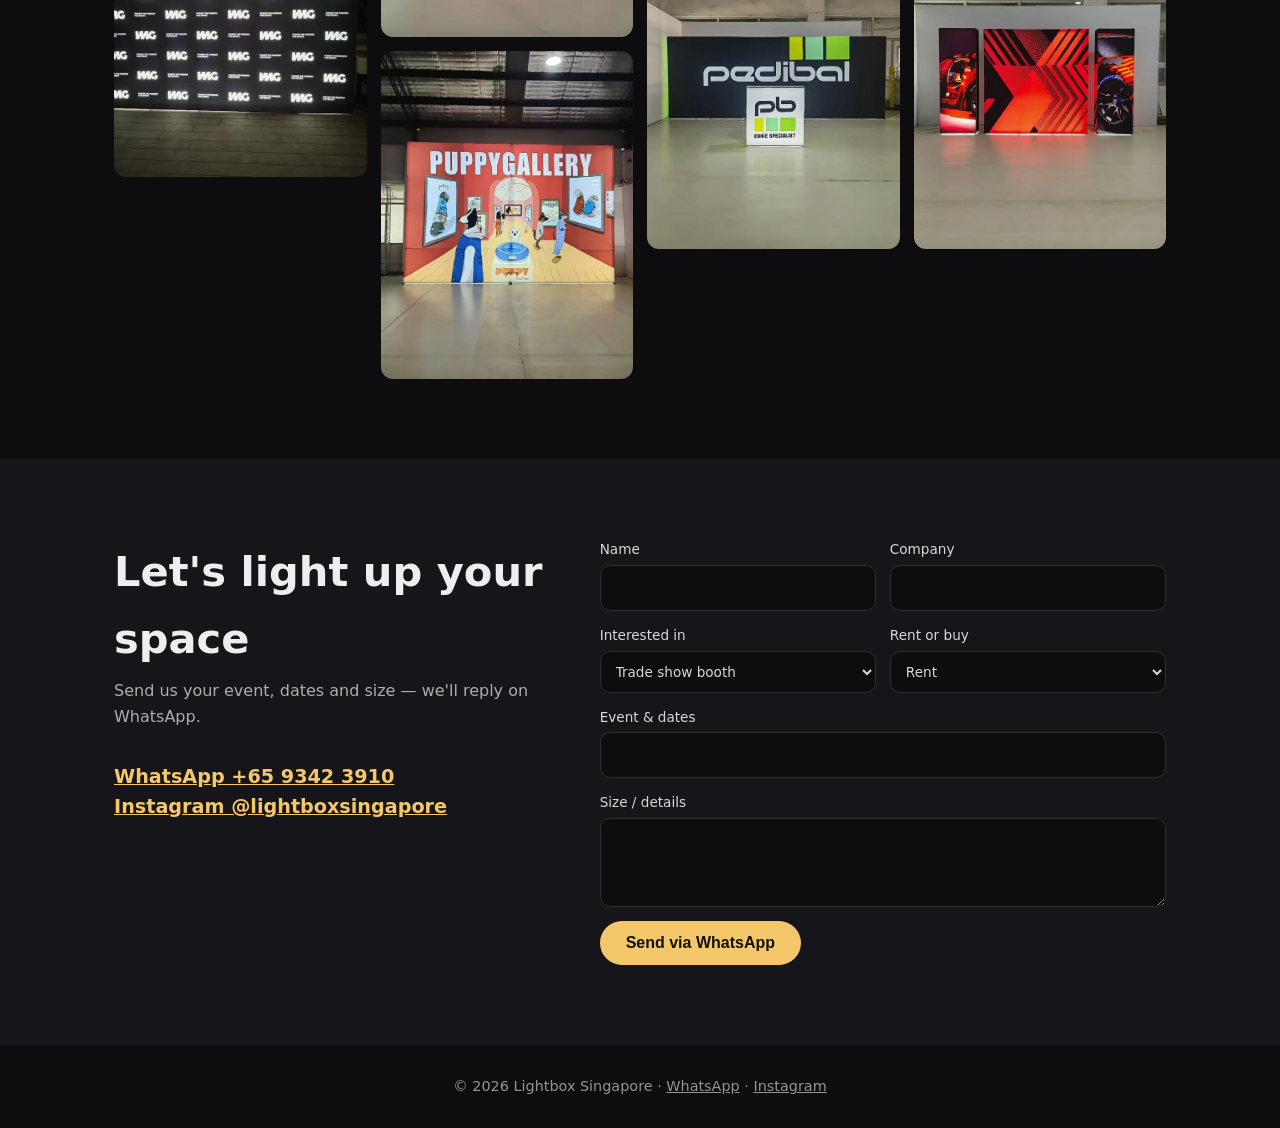
==== commit 5b252003: "Add Pet Lovers Centre logo and real SGA emblem to brand strip" ====
--- a/index.html
+++ b/index.html
@@ -24,7 +24,7 @@
 <section id="sizes" class="wrap"><h2>Frame sizes</h2><p class="sub">Standard pop-up lightbox frames, available to rent or buy. Need something different? We can make custom sizes.</p><div class="tbl"><table><thead><tr><th>Type</th><th>Frame size (W × H)</th><th>Graphic size (W × H)</th><th>Power</th></tr></thead><tbody><tr><td>Wall</td><td>1.5 × 2.24 m</td><td>1500 × 2240 mm</td><td>60W</td></tr><tr><td>Wall</td><td>2.24 × 2.24 m</td><td>2240 × 2240 mm</td><td>180W</td></tr><tr><td>Wall</td><td>3.0 × 2.24 m</td><td>2970 × 2240 mm</td><td>240W</td></tr><tr><td>Wall</td><td>3.7 × 2.24 m</td><td>3700 × 2240 mm</td><td>290W</td></tr><tr><td>Wall</td><td>3 × 1.5 m</td><td>2970 × 1500 mm</td><td>120W</td></tr><tr><td>Counter</td><td>1 × 1 m</td><td>1010 × 1010 mm</td><td>40W</td></tr><tr><td>Wall</td><td>1 × 2 m</td><td>1010 × 1980 mm</td><td>80W</td></tr><tr><td>Wall</td><td>2 × 2 m</td><td>1980 × 1980 mm</td><td>160W</td></tr><tr><td>Wall</td><td>2 × 3 m</td><td>1980 × 2950 mm</td><td>160W</td></tr><tr><td>Wall</td><td>2 × 4 m</td><td>1980 × 3920 mm</td><td>160W</td></tr><tr><td>Wall</td><td>3 × 3 m</td><td>2950 × 2950 mm</td><td>240W</td></tr><tr><td>Wall</td><td>4 × 3 m</td><td>3920 × 2950 mm</td><td>320W</td></tr><tr><td>Wall</td><td>5 × 3 m</td><td>4930 × 2950 mm</td><td>400W</td></tr><tr><td>Wall</td><td>6 × 3 m</td><td>5900 × 2950 mm</td><td>480W</td></tr><tr><td>Wall</td><td>7 × 3 m</td><td>6870 × 2950 mm</td><td>560W</td></tr><tr><td>Wall</td><td>8 × 3 m</td><td>7840 × 2950 mm</td><td>640W</td></tr><tr><td>Wall</td><td>9 × 3 m</td><td>8860 × 2950 mm</td><td>720W</td></tr></tbody></table></div><p class="cta-line"><a class="btn" href="https://wa.me/6593423910?text=Hi%20Lightbox%20Singapore%2C%20I%27d%20like%20to%20enquire%20about%20a%20frame%20size." target="_blank" rel="noopener">Ask about a size on WhatsApp</a></p></section>
 <section id="jobs" class="wrap"><h2>Past jobs</h2><div class="jobs">
 <div class="job"><span>2026</span><h3>Singapore Airshow</h3></div>
-<div class="job"><span>2026</span><h3>Moutai Singapore Ladies Masters</h3></div></div><div class="logos"><p class="logos-cap">Brands we've worked with</p><ul><li><img src="images/logos/mclaren.svg" alt="McLaren" loading="lazy"></li><li><img src="images/logos/ferrari.svg" alt="Ferrari" loading="lazy"></li><li><img src="images/logos/bmw.svg" class="gs" alt="BMW" loading="lazy"></li><li><img src="images/logos/porsche.svg" alt="Porsche" loading="lazy"></li><li><img src="images/logos/williams.svg" alt="Williams Racing" loading="lazy"></li><li><img src="images/logos/uob.svg" alt="UOB" loading="lazy"></li><li><img src="images/logos/on.svg" alt="On Running" loading="lazy"></li><li><img src="images/logos/srixon.svg" alt="Srixon" loading="lazy"></li><li><img src="images/logos/wmg.svg" class="gs" alt="Warner Music Group" loading="lazy"></li><li><span class="wm">Singapore Golf Association</span></li><li><span class="wm">Blausmak</span></li><li><span class="wm">Encore Live</span></li></ul></div></section>
+<div class="job"><span>2026</span><h3>Moutai Singapore Ladies Masters</h3></div></div><div class="logos"><p class="logos-cap">Brands we've worked with</p><ul><li><img src="images/logos/mclaren.svg" alt="McLaren" loading="lazy"></li><li><img src="images/logos/ferrari.svg" alt="Ferrari" loading="lazy"></li><li><img src="images/logos/bmw.svg" class="gs" alt="BMW" loading="lazy"></li><li><img src="images/logos/porsche.svg" alt="Porsche" loading="lazy"></li><li><img src="images/logos/williams.svg" alt="Williams Racing" loading="lazy"></li><li><img src="images/logos/uob.svg" alt="UOB" loading="lazy"></li><li><img src="images/logos/petlovers.png" alt="Pet Lovers Centre" class="tall" loading="lazy"></li><li><img src="images/logos/on.svg" alt="On Running" loading="lazy"></li><li><img src="images/logos/srixon.svg" alt="Srixon" loading="lazy"></li><li><img src="images/logos/wmg.svg" class="gs" alt="Warner Music Group" loading="lazy"></li><li class="lk"><img src="images/logos/sga.png" alt="Singapore Golf Association" loading="lazy"><span class="wm">SGA</span></li><li><span class="wm">Blausmak</span></li><li><span class="wm">Encore Live</span></li></ul></div></section>
 <section id="gallery" class="wrap"><h2>Gallery</h2><p class="sub">A selection of lightbox builds.</p><div class="grid"><button class="g" data-src="images/lb_new_01.jpg"><img src="images/lb_new_01.jpg" alt="Backlit fabric wall, sports campaign" loading="lazy"></button><button class="g" data-src="images/lb_new_02.jpg"><img src="images/lb_new_02.jpg" alt="SGA red and white backlit walls" loading="lazy"></button><button class="g" data-src="images/lb_new_03.jpg"><img src="images/lb_new_03.jpg" alt="Ferrari backlit wall" loading="lazy"></button><button class="g" data-src="images/lb_new_04.jpg"><img src="images/lb_new_04.jpg" alt="UOB backlit fabric wall" loading="lazy"></button><button class="g" data-src="images/lb_new_05.jpg"><img src="images/lb_new_05.jpg" alt="Blausmak shopping mall lightbox" loading="lazy"></button><button class="g" data-src="images/lb_new_06.jpg"><img src="images/lb_new_06.jpg" alt="Srixon Rising Stars backlit display" loading="lazy"></button><button class="g" data-src="images/lb_new_07.jpg"><img src="images/lb_new_07.jpg" alt="WMG backlit step-and-repeat wall" loading="lazy"></button><button class="g" data-src="images/lb_new_08.jpg"><img src="images/lb_new_08.jpg" alt="Boyce Avenue Asia Tour backlit display" loading="lazy"></button><button class="g" data-src="images/marko_02.jpg"><img src="images/marko_02.jpg" alt="Backlit SEG fabric lightbox display" loading="lazy"></button><button class="g" data-src="images/marko_01.jpg"><img src="images/marko_01.jpg" alt="Backlit SEG fabric lightbox display" loading="lazy"></button><button class="g" data-src="images/lightbox_02.jpg"><img src="images/lightbox_02.jpg" alt="Backlit SEG fabric lightbox display" loading="lazy"></button><button class="g" data-src="images/lightbox_03.jpg"><img src="images/lightbox_03.jpg" alt="Backlit SEG fabric lightbox display" loading="lazy"></button><button class="g" data-src="images/lightbox_06.jpg"><img src="images/lightbox_06.jpg" alt="Backlit SEG fabric lightbox display" loading="lazy"></button><button class="g" data-src="images/lightbox_07.jpg"><img src="images/lightbox_07.jpg" alt="Backlit SEG fabric lightbox display" loading="lazy"></button><button class="g" data-src="images/lightbox_09.jpg"><img src="images/lightbox_09.jpg" alt="Backlit SEG fabric lightbox display" loading="lazy"></button><button class="g" data-src="images/lightbox_11.jpg"><img src="images/lightbox_11.jpg" alt="Backlit SEG fabric lightbox display" loading="lazy"></button><button class="g" data-src="images/lightbox_15.jpg"><img src="images/lightbox_15.jpg" alt="Backlit SEG fabric lightbox display" loading="lazy"></button><button class="g" data-src="images/lightbox_17.jpg"><img src="images/lightbox_17.jpg" alt="Backlit SEG fabric lightbox display" loading="lazy"></button><button class="g" data-src="images/lightbox_18.jpg"><img src="images/lightbox_18.jpg" alt="Backlit SEG fabric lightbox display" loading="lazy"></button><button class="g" data-src="images/lightbox_19.jpg"><img src="images/lightbox_19.jpg" alt="Backlit SEG fabric lightbox display" loading="lazy"></button><button class="g" data-src="images/lightbox_21.jpg"><img src="images/lightbox_21.jpg" alt="Backlit SEG fabric lightbox display" loading="lazy"></button><button class="g" data-src="images/lightbox_23.jpg"><img src="images/lightbox_23.jpg" alt="Backlit SEG fabric lightbox display" loading="lazy"></button><button class="g" data-src="images/lightbox_24.jpg"><img src="images/lightbox_24.jpg" alt="Backlit SEG fabric lightbox display" loading="lazy"></button><button class="g" data-src="images/lightbox_25.jpg"><img src="images/lightbox_25.jpg" alt="Backlit SEG fabric lightbox display" loading="lazy"></button><button class="g" data-src="images/lightbox_26.jpg"><img src="images/lightbox_26.jpg" alt="Backlit SEG fabric lightbox display" loading="lazy"></button><button class="g" data-src="images/lightbox_27.jpg"><img src="images/lightbox_27.jpg" alt="Backlit SEG fabric lightbox display" loading="lazy"></button><button class="g" data-src="images/lightbox_28.jpg"><img src="images/lightbox_28.jpg" alt="Backlit SEG fabric lightbox display" loading="lazy"></button><button class="g" data-src="images/lightbox_30.jpg"><img src="images/lightbox_30.jpg" alt="Backlit SEG fabric lightbox display" loading="lazy"></button><button class="g" data-src="images/lightbox_01.jpg"><img src="images/lightbox_01.jpg" alt="Backlit SEG fabric lightbox display" loading="lazy"></button></div></section>
 <section id="contact" class="band"><div class="wrap two"><div><h2>Let's light up your space</h2>
 <p class="sub">Send us your event, dates and size — we'll reply on WhatsApp.</p>
--- a/css/style.css
+++ b/css/style.css
@@ -59,3 +59,5 @@
 .tbl td:nth-child(2){font-weight:700}
 .cta-line{margin-top:26px;text-align:center}
 #sizes{scroll-margin-top:70px}
+.logos li.lk{gap:10px}
+.logos img.tall{height:48px}@media(max-width:600px){.logos img.tall{height:36px}}
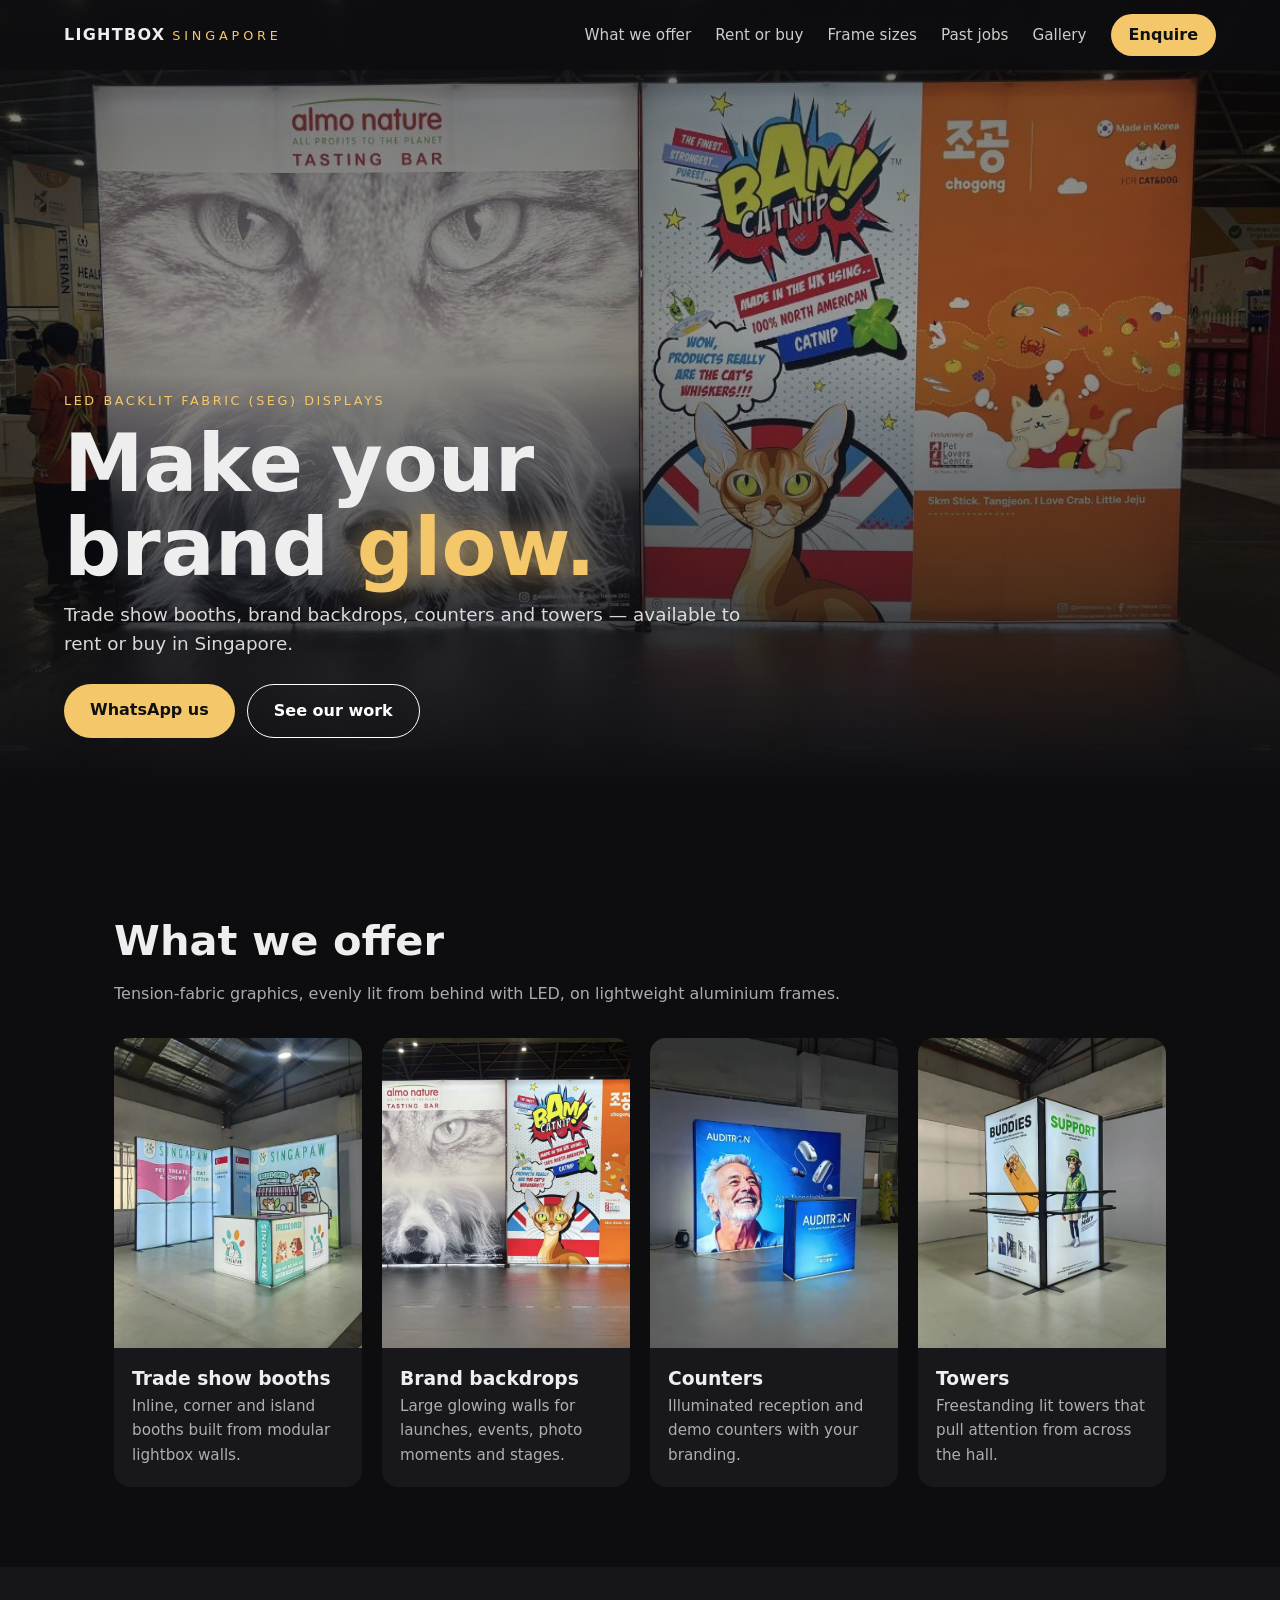
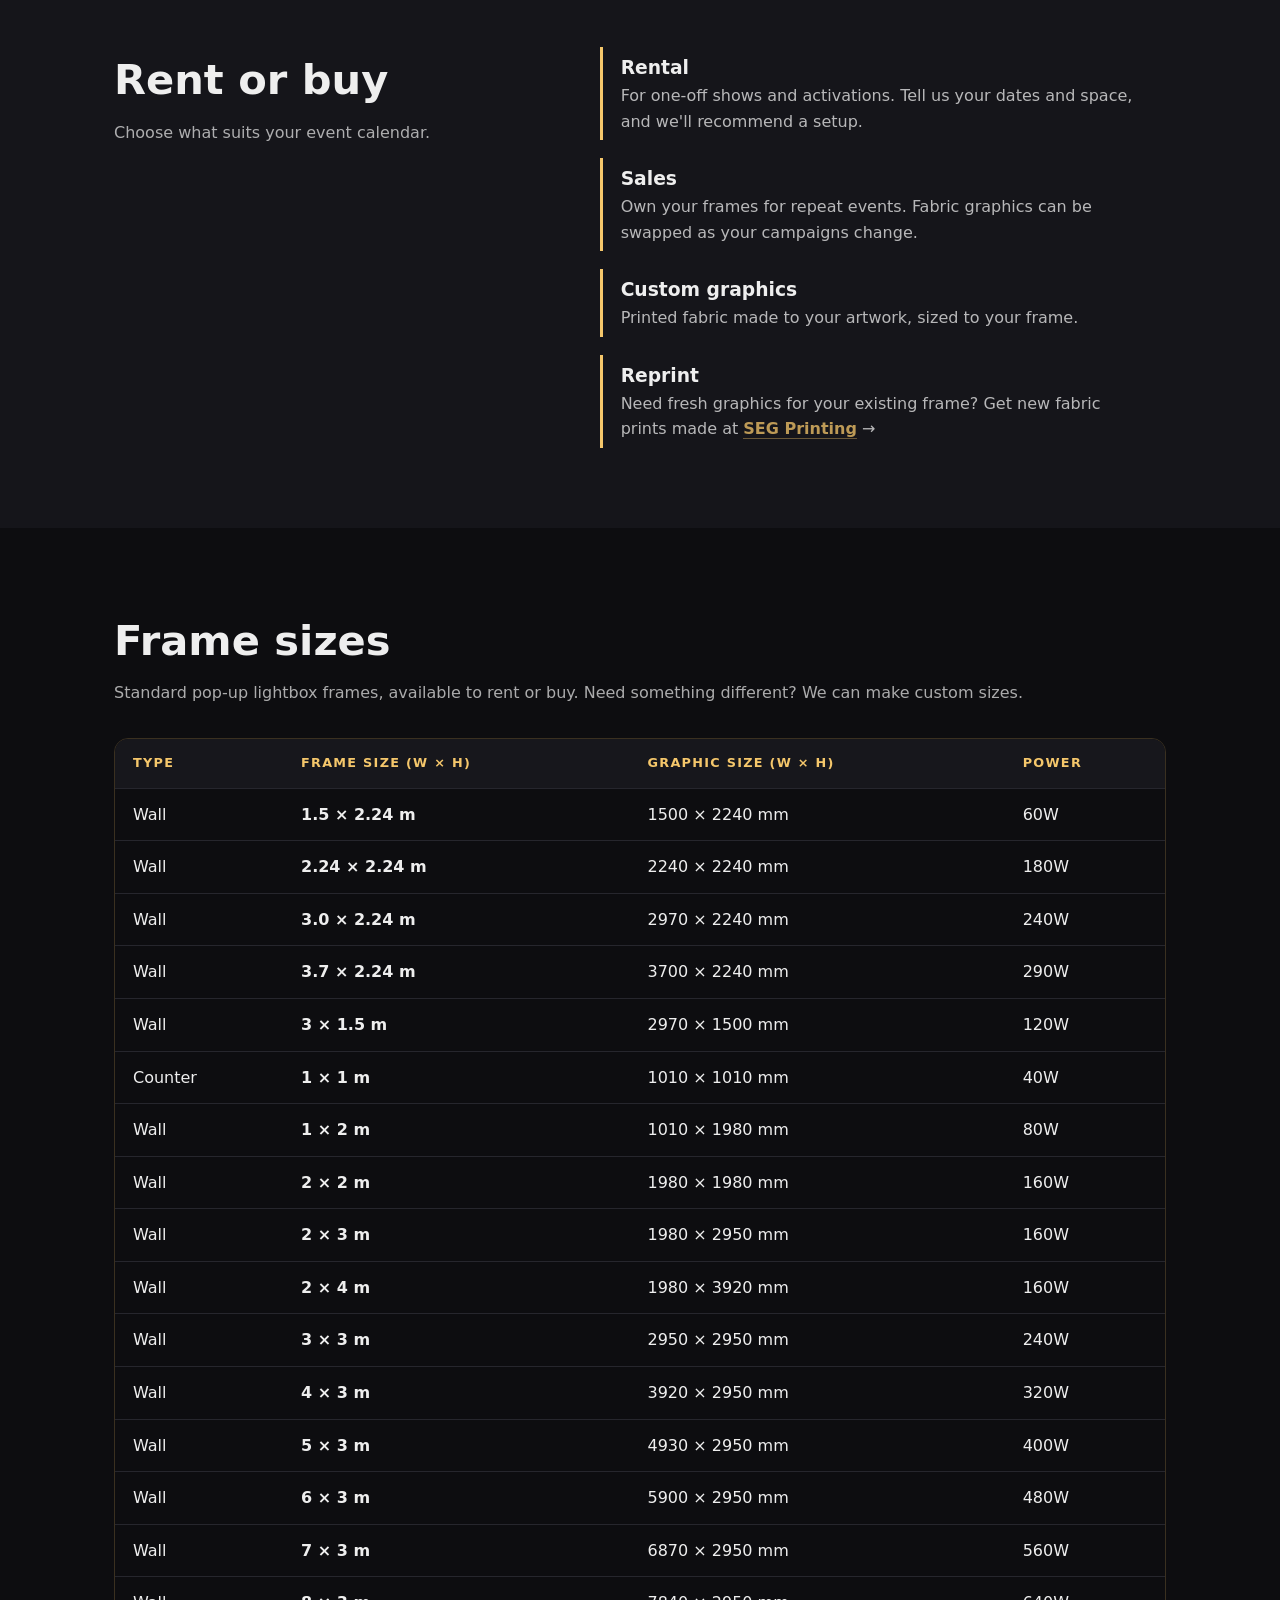
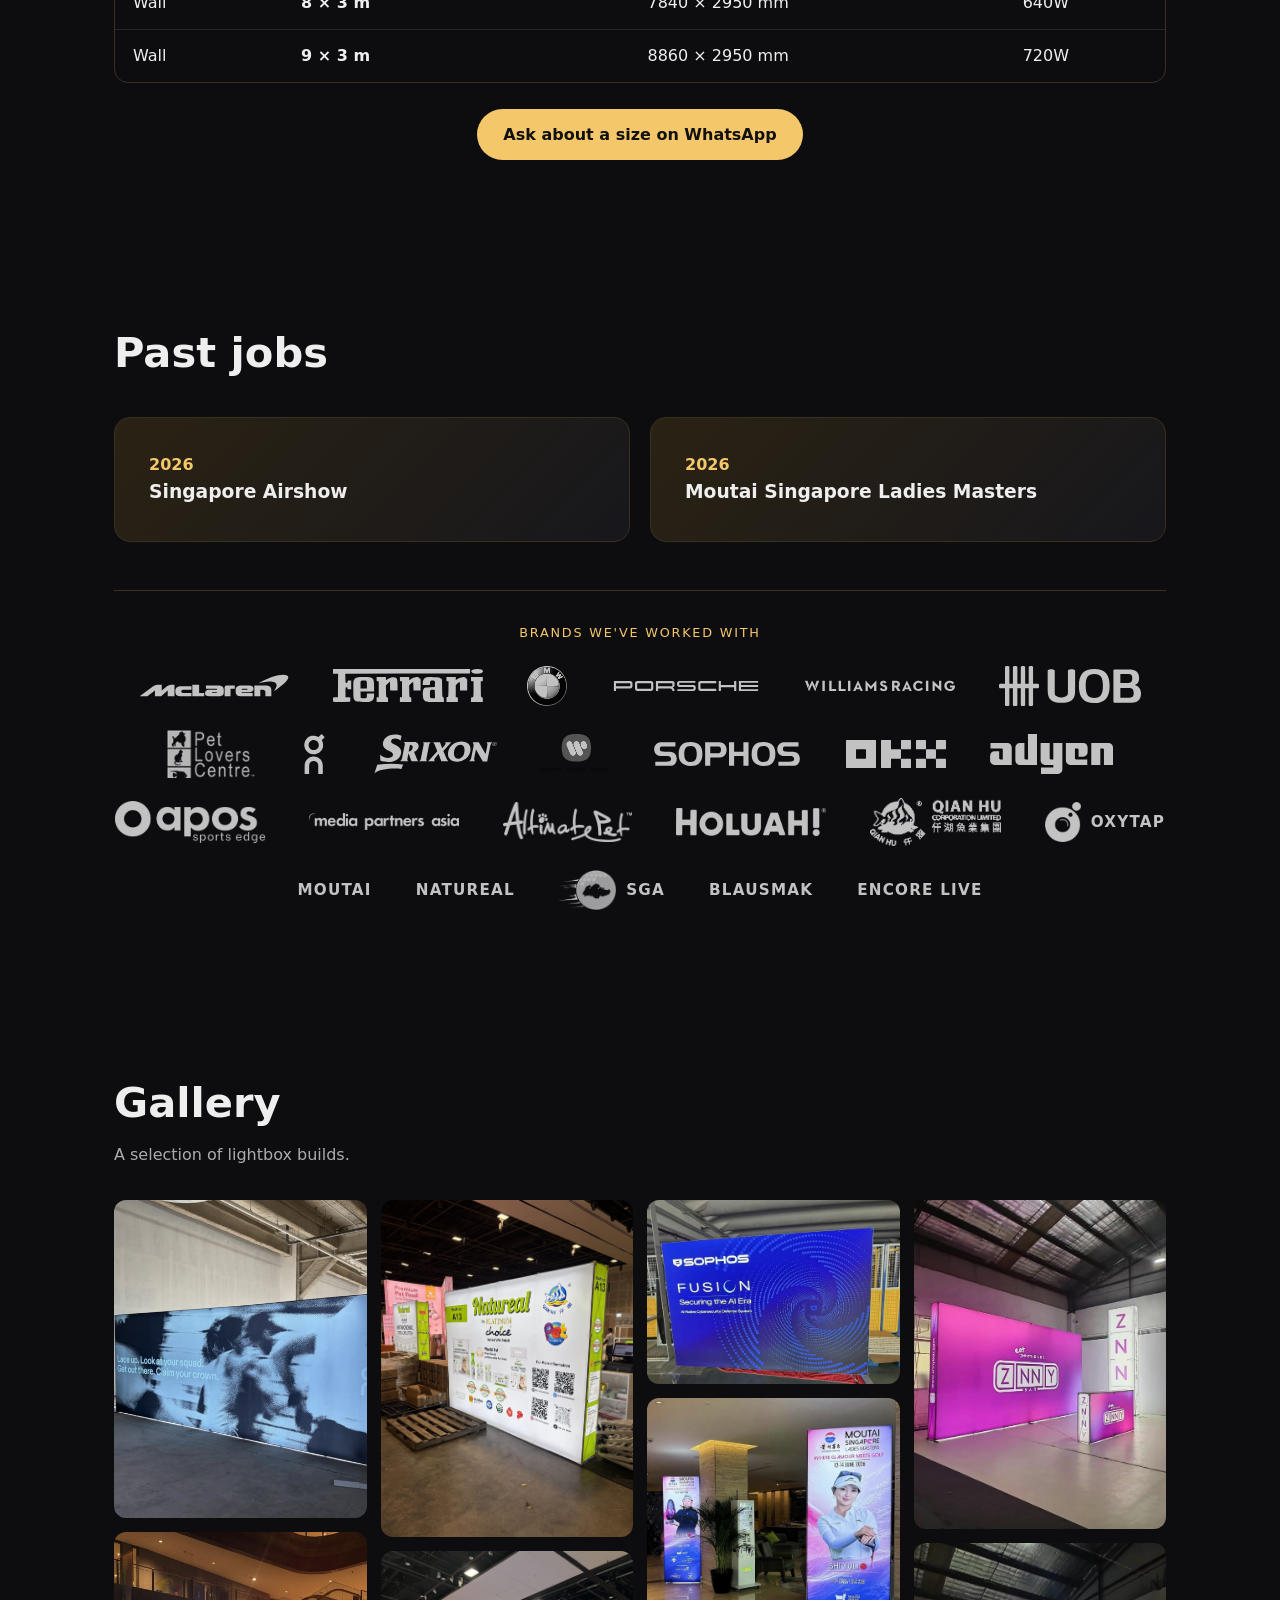
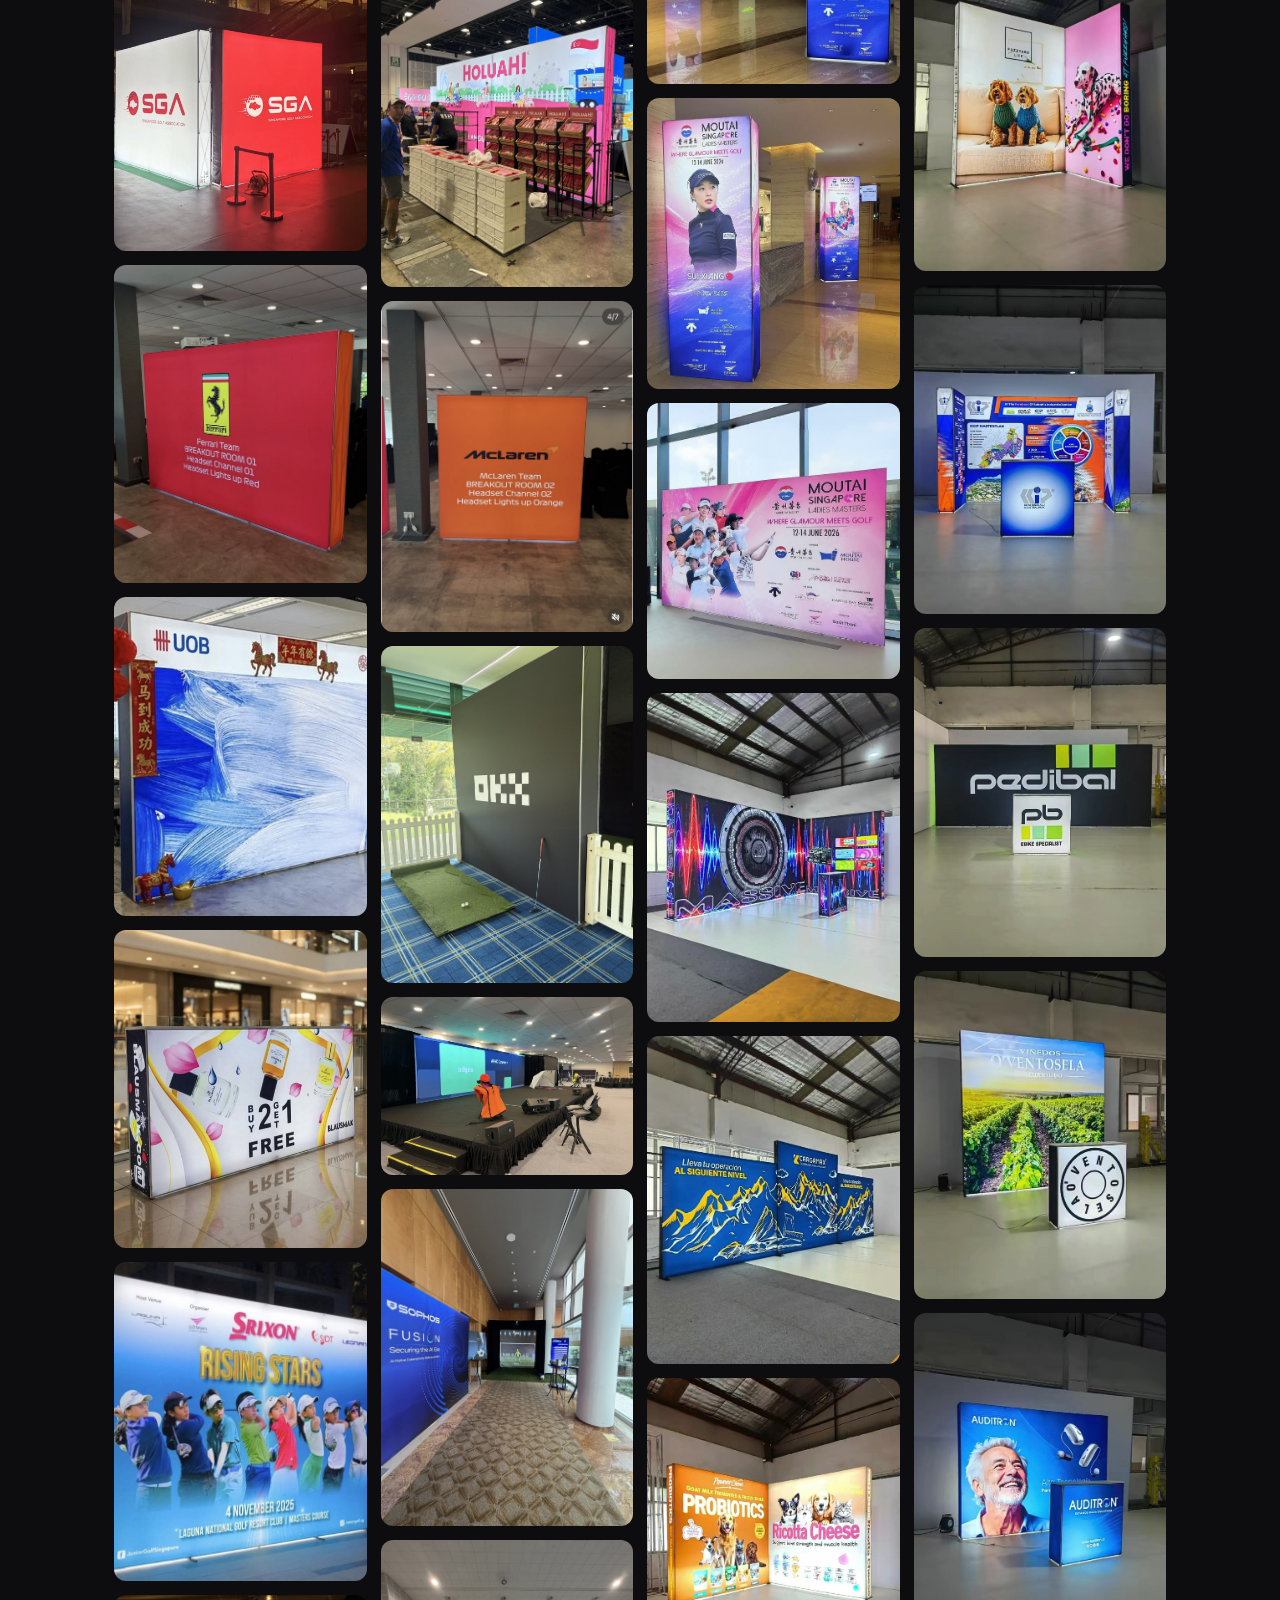
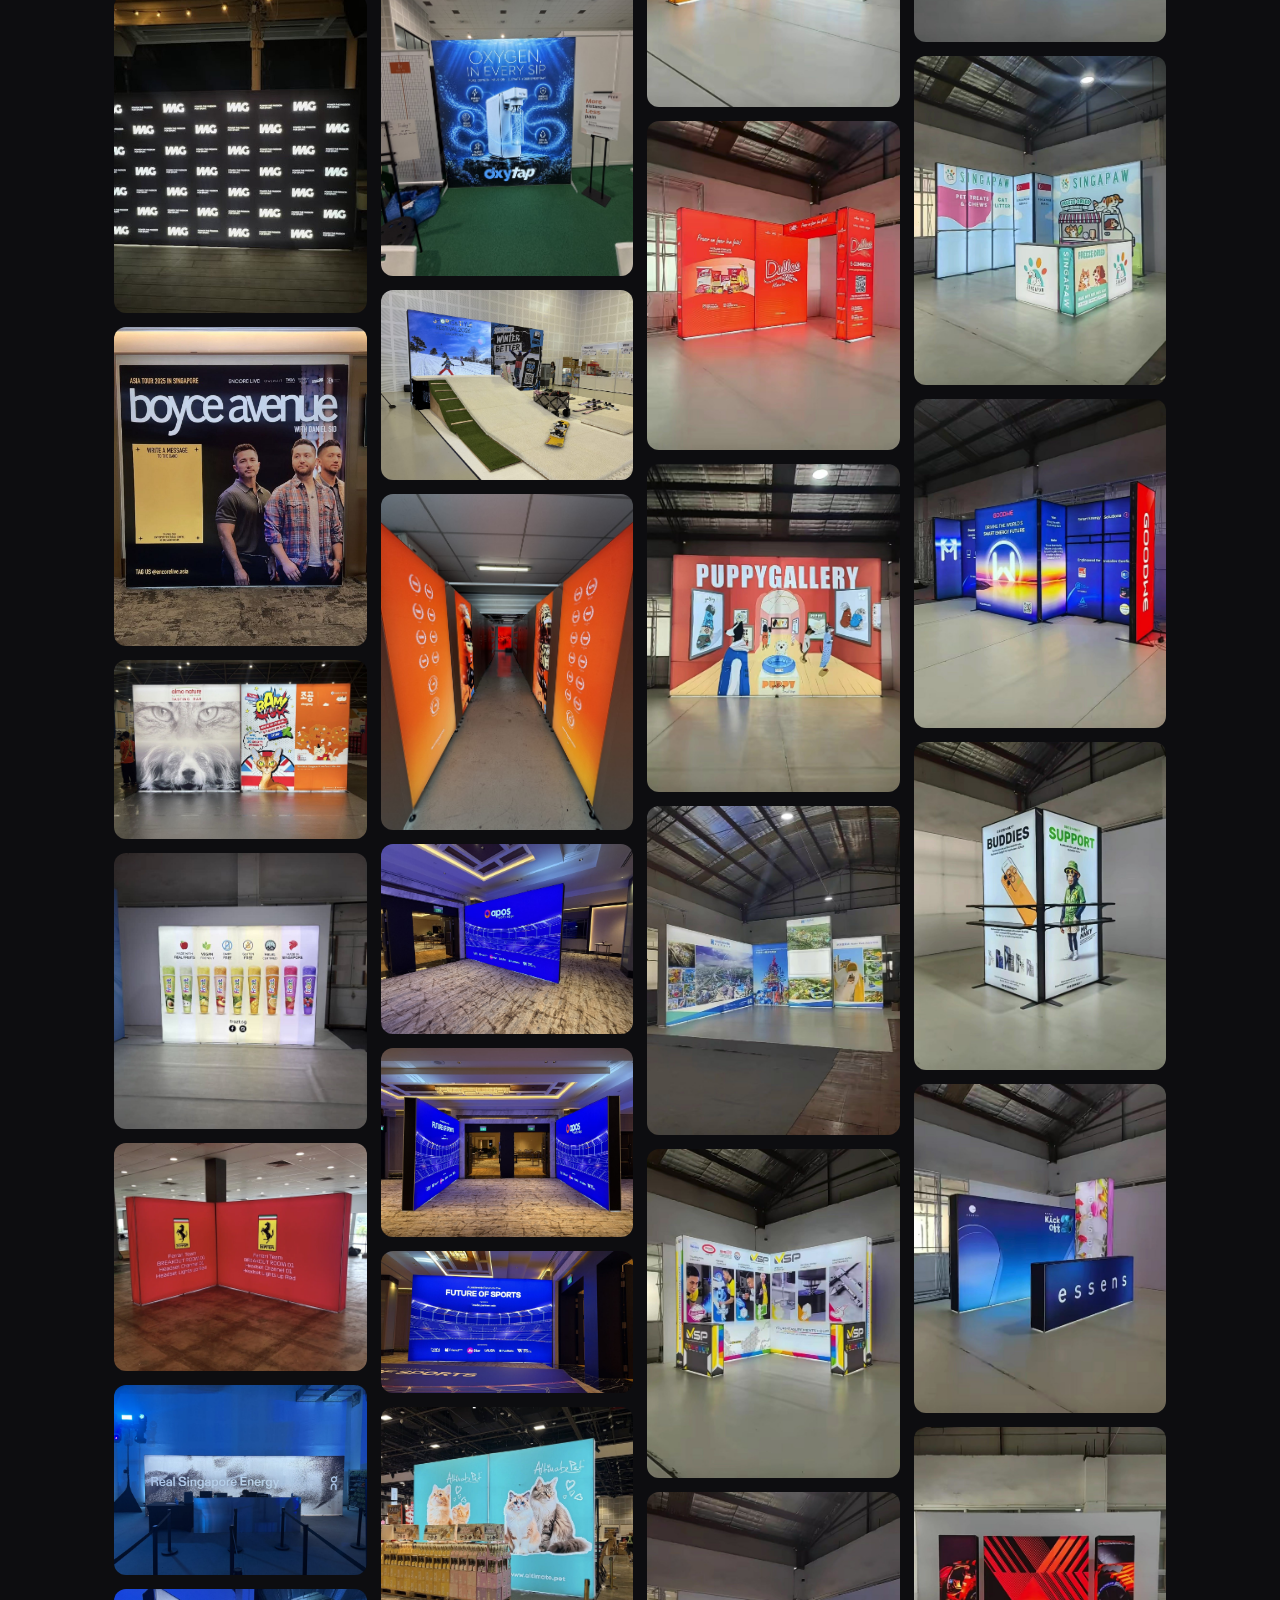
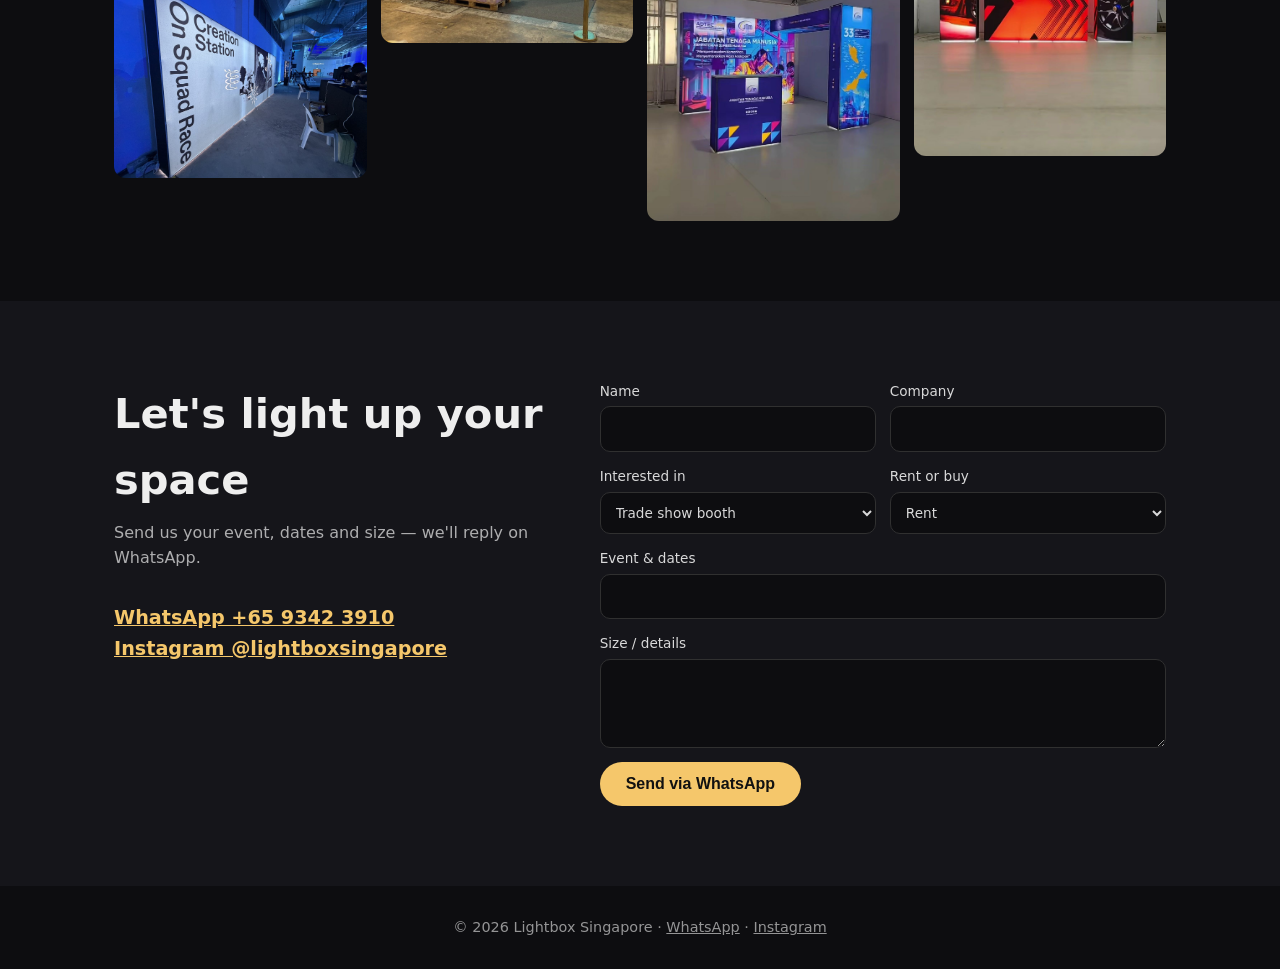
==== commit 92072f25: "Add 20 event photos and 11 client logos" ====
--- a/index.html
+++ b/index.html
@@ -24,8 +24,8 @@
 <section id="sizes" class="wrap"><h2>Frame sizes</h2><p class="sub">Standard pop-up lightbox frames, available to rent or buy. Need something different? We can make custom sizes.</p><div class="tbl"><table><thead><tr><th>Type</th><th>Frame size (W × H)</th><th>Graphic size (W × H)</th><th>Power</th></tr></thead><tbody><tr><td>Wall</td><td>1.5 × 2.24 m</td><td>1500 × 2240 mm</td><td>60W</td></tr><tr><td>Wall</td><td>2.24 × 2.24 m</td><td>2240 × 2240 mm</td><td>180W</td></tr><tr><td>Wall</td><td>3.0 × 2.24 m</td><td>2970 × 2240 mm</td><td>240W</td></tr><tr><td>Wall</td><td>3.7 × 2.24 m</td><td>3700 × 2240 mm</td><td>290W</td></tr><tr><td>Wall</td><td>3 × 1.5 m</td><td>2970 × 1500 mm</td><td>120W</td></tr><tr><td>Counter</td><td>1 × 1 m</td><td>1010 × 1010 mm</td><td>40W</td></tr><tr><td>Wall</td><td>1 × 2 m</td><td>1010 × 1980 mm</td><td>80W</td></tr><tr><td>Wall</td><td>2 × 2 m</td><td>1980 × 1980 mm</td><td>160W</td></tr><tr><td>Wall</td><td>2 × 3 m</td><td>1980 × 2950 mm</td><td>160W</td></tr><tr><td>Wall</td><td>2 × 4 m</td><td>1980 × 3920 mm</td><td>160W</td></tr><tr><td>Wall</td><td>3 × 3 m</td><td>2950 × 2950 mm</td><td>240W</td></tr><tr><td>Wall</td><td>4 × 3 m</td><td>3920 × 2950 mm</td><td>320W</td></tr><tr><td>Wall</td><td>5 × 3 m</td><td>4930 × 2950 mm</td><td>400W</td></tr><tr><td>Wall</td><td>6 × 3 m</td><td>5900 × 2950 mm</td><td>480W</td></tr><tr><td>Wall</td><td>7 × 3 m</td><td>6870 × 2950 mm</td><td>560W</td></tr><tr><td>Wall</td><td>8 × 3 m</td><td>7840 × 2950 mm</td><td>640W</td></tr><tr><td>Wall</td><td>9 × 3 m</td><td>8860 × 2950 mm</td><td>720W</td></tr></tbody></table></div><p class="cta-line"><a class="btn" href="https://wa.me/6593423910?text=Hi%20Lightbox%20Singapore%2C%20I%27d%20like%20to%20enquire%20about%20a%20frame%20size." target="_blank" rel="noopener">Ask about a size on WhatsApp</a></p></section>
 <section id="jobs" class="wrap"><h2>Past jobs</h2><div class="jobs">
 <div class="job"><span>2026</span><h3>Singapore Airshow</h3></div>
-<div class="job"><span>2026</span><h3>Moutai Singapore Ladies Masters</h3></div></div><div class="logos"><p class="logos-cap">Brands we've worked with</p><ul><li><img src="images/logos/mclaren.svg" alt="McLaren" loading="lazy"></li><li><img src="images/logos/ferrari.svg" alt="Ferrari" loading="lazy"></li><li><img src="images/logos/bmw.svg" class="gs" alt="BMW" loading="lazy"></li><li><img src="images/logos/porsche.svg" alt="Porsche" loading="lazy"></li><li><img src="images/logos/williams.svg" alt="Williams Racing" loading="lazy"></li><li><img src="images/logos/uob.svg" alt="UOB" loading="lazy"></li><li><img src="images/logos/petlovers.png" alt="Pet Lovers Centre" class="tall" loading="lazy"></li><li><img src="images/logos/on.svg" alt="On Running" loading="lazy"></li><li><img src="images/logos/srixon.svg" alt="Srixon" loading="lazy"></li><li><img src="images/logos/wmg.svg" class="gs" alt="Warner Music Group" loading="lazy"></li><li class="lk"><img src="images/logos/sga.png" alt="Singapore Golf Association" loading="lazy"><span class="wm">SGA</span></li><li><span class="wm">Blausmak</span></li><li><span class="wm">Encore Live</span></li></ul></div></section>
-<section id="gallery" class="wrap"><h2>Gallery</h2><p class="sub">A selection of lightbox builds.</p><div class="grid"><button class="g" data-src="images/lb_new_01.jpg"><img src="images/lb_new_01.jpg" alt="Backlit fabric wall, sports campaign" loading="lazy"></button><button class="g" data-src="images/lb_new_02.jpg"><img src="images/lb_new_02.jpg" alt="SGA red and white backlit walls" loading="lazy"></button><button class="g" data-src="images/lb_new_03.jpg"><img src="images/lb_new_03.jpg" alt="Ferrari backlit wall" loading="lazy"></button><button class="g" data-src="images/lb_new_04.jpg"><img src="images/lb_new_04.jpg" alt="UOB backlit fabric wall" loading="lazy"></button><button class="g" data-src="images/lb_new_05.jpg"><img src="images/lb_new_05.jpg" alt="Blausmak shopping mall lightbox" loading="lazy"></button><button class="g" data-src="images/lb_new_06.jpg"><img src="images/lb_new_06.jpg" alt="Srixon Rising Stars backlit display" loading="lazy"></button><button class="g" data-src="images/lb_new_07.jpg"><img src="images/lb_new_07.jpg" alt="WMG backlit step-and-repeat wall" loading="lazy"></button><button class="g" data-src="images/lb_new_08.jpg"><img src="images/lb_new_08.jpg" alt="Boyce Avenue Asia Tour backlit display" loading="lazy"></button><button class="g" data-src="images/marko_02.jpg"><img src="images/marko_02.jpg" alt="Backlit SEG fabric lightbox display" loading="lazy"></button><button class="g" data-src="images/marko_01.jpg"><img src="images/marko_01.jpg" alt="Backlit SEG fabric lightbox display" loading="lazy"></button><button class="g" data-src="images/lightbox_02.jpg"><img src="images/lightbox_02.jpg" alt="Backlit SEG fabric lightbox display" loading="lazy"></button><button class="g" data-src="images/lightbox_03.jpg"><img src="images/lightbox_03.jpg" alt="Backlit SEG fabric lightbox display" loading="lazy"></button><button class="g" data-src="images/lightbox_06.jpg"><img src="images/lightbox_06.jpg" alt="Backlit SEG fabric lightbox display" loading="lazy"></button><button class="g" data-src="images/lightbox_07.jpg"><img src="images/lightbox_07.jpg" alt="Backlit SEG fabric lightbox display" loading="lazy"></button><button class="g" data-src="images/lightbox_09.jpg"><img src="images/lightbox_09.jpg" alt="Backlit SEG fabric lightbox display" loading="lazy"></button><button class="g" data-src="images/lightbox_11.jpg"><img src="images/lightbox_11.jpg" alt="Backlit SEG fabric lightbox display" loading="lazy"></button><button class="g" data-src="images/lightbox_15.jpg"><img src="images/lightbox_15.jpg" alt="Backlit SEG fabric lightbox display" loading="lazy"></button><button class="g" data-src="images/lightbox_17.jpg"><img src="images/lightbox_17.jpg" alt="Backlit SEG fabric lightbox display" loading="lazy"></button><button class="g" data-src="images/lightbox_18.jpg"><img src="images/lightbox_18.jpg" alt="Backlit SEG fabric lightbox display" loading="lazy"></button><button class="g" data-src="images/lightbox_19.jpg"><img src="images/lightbox_19.jpg" alt="Backlit SEG fabric lightbox display" loading="lazy"></button><button class="g" data-src="images/lightbox_21.jpg"><img src="images/lightbox_21.jpg" alt="Backlit SEG fabric lightbox display" loading="lazy"></button><button class="g" data-src="images/lightbox_23.jpg"><img src="images/lightbox_23.jpg" alt="Backlit SEG fabric lightbox display" loading="lazy"></button><button class="g" data-src="images/lightbox_24.jpg"><img src="images/lightbox_24.jpg" alt="Backlit SEG fabric lightbox display" loading="lazy"></button><button class="g" data-src="images/lightbox_25.jpg"><img src="images/lightbox_25.jpg" alt="Backlit SEG fabric lightbox display" loading="lazy"></button><button class="g" data-src="images/lightbox_26.jpg"><img src="images/lightbox_26.jpg" alt="Backlit SEG fabric lightbox display" loading="lazy"></button><button class="g" data-src="images/lightbox_27.jpg"><img src="images/lightbox_27.jpg" alt="Backlit SEG fabric lightbox display" loading="lazy"></button><button class="g" data-src="images/lightbox_28.jpg"><img src="images/lightbox_28.jpg" alt="Backlit SEG fabric lightbox display" loading="lazy"></button><button class="g" data-src="images/lightbox_30.jpg"><img src="images/lightbox_30.jpg" alt="Backlit SEG fabric lightbox display" loading="lazy"></button><button class="g" data-src="images/lightbox_01.jpg"><img src="images/lightbox_01.jpg" alt="Backlit SEG fabric lightbox display" loading="lazy"></button></div></section>
+<div class="job"><span>2026</span><h3>Moutai Singapore Ladies Masters</h3></div></div><div class="logos"><p class="logos-cap">Brands we've worked with</p><ul><li><img src="images/logos/mclaren.svg" alt="McLaren" loading="lazy"></li><li><img src="images/logos/ferrari.svg" alt="Ferrari" loading="lazy"></li><li><img src="images/logos/bmw.svg" class="gs" alt="BMW" loading="lazy"></li><li><img src="images/logos/porsche.svg" alt="Porsche" loading="lazy"></li><li><img src="images/logos/williams.svg" alt="Williams Racing" loading="lazy"></li><li><img src="images/logos/uob.svg" alt="UOB" loading="lazy"></li><li><img src="images/logos/petlovers.png" alt="Pet Lovers Centre" class="tall" loading="lazy"></li><li><img src="images/logos/on.svg" alt="On Running" loading="lazy"></li><li><img src="images/logos/srixon.svg" alt="Srixon" loading="lazy"></li><li><img src="images/logos/wmg.svg" class="gs" alt="Warner Music Group" loading="lazy"></li><li><img src="images/logos/sophos.svg" alt="Sophos" loading="lazy"></li><li><img src="images/logos/okx.svg" class="sm" alt="OKX" loading="lazy"></li><li><img src="images/logos/adyen.svg" alt="Adyen" loading="lazy"></li><li><img src="images/logos/apos.png" class="tall" alt="APOS Sports Edge" loading="lazy"></li><li><img src="images/logos/mpa.png" alt="Media Partners Asia" loading="lazy"></li><li><img src="images/logos/altimate.png" alt="Altimate Pet" loading="lazy"></li><li><img src="images/logos/holuah.png" alt="Holuah" loading="lazy"></li><li><img src="images/logos/qianhu.png" class="tall" alt="Qian Hu" loading="lazy"></li><li class="lk"><img src="images/logos/oxytap.png" alt="OxyTap" loading="lazy"><span class="wm">OxyTap</span></li><li><span class="wm">Moutai</span></li><li><span class="wm">Natureal</span></li><li class="lk"><img src="images/logos/sga.png" alt="Singapore Golf Association" loading="lazy"><span class="wm">SGA</span></li><li><span class="wm">Blausmak</span></li><li><span class="wm">Encore Live</span></li></ul></div></section>
+<section id="gallery" class="wrap"><h2>Gallery</h2><p class="sub">A selection of lightbox builds.</p><div class="grid"><button class="g" data-src="images/lb_new_01.jpg"><img src="images/lb_new_01.jpg" alt="Backlit fabric wall, sports campaign" loading="lazy"></button><button class="g" data-src="images/lb_new_02.jpg"><img src="images/lb_new_02.jpg" alt="SGA red and white backlit walls" loading="lazy"></button><button class="g" data-src="images/lb_new_03.jpg"><img src="images/lb_new_03.jpg" alt="Ferrari backlit wall" loading="lazy"></button><button class="g" data-src="images/lb_new_04.jpg"><img src="images/lb_new_04.jpg" alt="UOB backlit fabric wall" loading="lazy"></button><button class="g" data-src="images/lb_new_05.jpg"><img src="images/lb_new_05.jpg" alt="Blausmak shopping mall lightbox" loading="lazy"></button><button class="g" data-src="images/lb_new_06.jpg"><img src="images/lb_new_06.jpg" alt="Srixon Rising Stars backlit display" loading="lazy"></button><button class="g" data-src="images/lb_new_07.jpg"><img src="images/lb_new_07.jpg" alt="WMG backlit step-and-repeat wall" loading="lazy"></button><button class="g" data-src="images/lb_new_08.jpg"><img src="images/lb_new_08.jpg" alt="Boyce Avenue Asia Tour backlit display" loading="lazy"></button><button class="g" data-src="images/marko_02.jpg"><img src="images/marko_02.jpg" alt="Backlit SEG fabric lightbox display" loading="lazy"></button><button class="g" data-src="images/marko_01.jpg"><img src="images/marko_01.jpg" alt="Backlit SEG fabric lightbox display" loading="lazy"></button><button class="g" data-src="images/g_ferrari_01.jpg"><img src="images/g_ferrari_01.jpg" alt="Ferrari backlit fabric lightbox corner walls" loading="lazy"></button><button class="g" data-src="images/g_on_01.jpg"><img src="images/g_on_01.jpg" alt="On Running 'Real Singapore Energy' backlit counter wall" loading="lazy"></button><button class="g" data-src="images/g_on_02.jpg"><img src="images/g_on_02.jpg" alt="On Running 'Creation Station' backlit fabric wall" loading="lazy"></button><button class="g" data-src="images/g_natureal_01.jpg"><img src="images/g_natureal_01.jpg" alt="Natureal and Platinum Choice pet booth with backlit walls" loading="lazy"></button><button class="g" data-src="images/g_holuah_01.jpg"><img src="images/g_holuah_01.jpg" alt="Holuah exhibition booth with backlit lightbox wall" loading="lazy"></button><button class="g" data-src="images/g_mclaren_01.jpg"><img src="images/g_mclaren_01.jpg" alt="McLaren orange backlit fabric panel" loading="lazy"></button><button class="g" data-src="images/g_okx_01.jpg"><img src="images/g_okx_01.jpg" alt="OKX golf bay backlit wall" loading="lazy"></button><button class="g" data-src="images/g_adyen_01.jpg"><img src="images/g_adyen_01.jpg" alt="Adyen event stage with backlit screen wall" loading="lazy"></button><button class="g" data-src="images/g_sophos_01.jpg"><img src="images/g_sophos_01.jpg" alt="Sophos Fusion backlit lightbox corridor" loading="lazy"></button><button class="g" data-src="images/g_oxytap_01.jpg"><img src="images/g_oxytap_01.jpg" alt="OxyTap backlit fabric display panel" loading="lazy"></button><button class="g" data-src="images/g_sportsstyle_01.jpg"><img src="images/g_sportsstyle_01.jpg" alt="Sports & Style Festival backlit display walls" loading="lazy"></button><button class="g" data-src="images/g_mclaren_02.jpg"><img src="images/g_mclaren_02.jpg" alt="McLaren orange backlit lightbox corridor" loading="lazy"></button><button class="g" data-src="images/g_apos_01.jpg"><img src="images/g_apos_01.jpg" alt="Apos Sports Edge backlit fabric wall" loading="lazy"></button><button class="g" data-src="images/g_apos_02.jpg"><img src="images/g_apos_02.jpg" alt="Apos Sports Edge pair of backlit walls" loading="lazy"></button><button class="g" data-src="images/g_apos_03.jpg"><img src="images/g_apos_03.jpg" alt="Future of Sports backlit lightbox wall" loading="lazy"></button><button class="g" data-src="images/g_altimatepet_01.jpg"><img src="images/g_altimatepet_01.jpg" alt="Altimate Pet backlit booth wall" loading="lazy"></button><button class="g" data-src="images/g_sophos_02.jpg"><img src="images/g_sophos_02.jpg" alt="Sophos Fusion backlit fabric wall" loading="lazy"></button><button class="g" data-src="images/g_moutai_01.jpg"><img src="images/g_moutai_01.jpg" alt="Moutai Singapore Ladies Masters backlit towers" loading="lazy"></button><button class="g" data-src="images/g_moutai_02.jpg"><img src="images/g_moutai_02.jpg" alt="Moutai Singapore Ladies Masters backlit pillars" loading="lazy"></button><button class="g" data-src="images/g_moutai_03.jpg"><img src="images/g_moutai_03.jpg" alt="Moutai Singapore Ladies Masters large backlit wall" loading="lazy"></button><button class="g" data-src="images/lightbox_02.jpg"><img src="images/lightbox_02.jpg" alt="Backlit SEG fabric lightbox display" loading="lazy"></button><button class="g" data-src="images/lightbox_03.jpg"><img src="images/lightbox_03.jpg" alt="Backlit SEG fabric lightbox display" loading="lazy"></button><button class="g" data-src="images/lightbox_06.jpg"><img src="images/lightbox_06.jpg" alt="Backlit SEG fabric lightbox display" loading="lazy"></button><button class="g" data-src="images/lightbox_07.jpg"><img src="images/lightbox_07.jpg" alt="Backlit SEG fabric lightbox display" loading="lazy"></button><button class="g" data-src="images/lightbox_09.jpg"><img src="images/lightbox_09.jpg" alt="Backlit SEG fabric lightbox display" loading="lazy"></button><button class="g" data-src="images/lightbox_11.jpg"><img src="images/lightbox_11.jpg" alt="Backlit SEG fabric lightbox display" loading="lazy"></button><button class="g" data-src="images/lightbox_15.jpg"><img src="images/lightbox_15.jpg" alt="Backlit SEG fabric lightbox display" loading="lazy"></button><button class="g" data-src="images/lightbox_17.jpg"><img src="images/lightbox_17.jpg" alt="Backlit SEG fabric lightbox display" loading="lazy"></button><button class="g" data-src="images/lightbox_18.jpg"><img src="images/lightbox_18.jpg" alt="Backlit SEG fabric lightbox display" loading="lazy"></button><button class="g" data-src="images/lightbox_19.jpg"><img src="images/lightbox_19.jpg" alt="Backlit SEG fabric lightbox display" loading="lazy"></button><button class="g" data-src="images/lightbox_21.jpg"><img src="images/lightbox_21.jpg" alt="Backlit SEG fabric lightbox display" loading="lazy"></button><button class="g" data-src="images/lightbox_23.jpg"><img src="images/lightbox_23.jpg" alt="Backlit SEG fabric lightbox display" loading="lazy"></button><button class="g" data-src="images/lightbox_24.jpg"><img src="images/lightbox_24.jpg" alt="Backlit SEG fabric lightbox display" loading="lazy"></button><button class="g" data-src="images/lightbox_25.jpg"><img src="images/lightbox_25.jpg" alt="Backlit SEG fabric lightbox display" loading="lazy"></button><button class="g" data-src="images/lightbox_26.jpg"><img src="images/lightbox_26.jpg" alt="Backlit SEG fabric lightbox display" loading="lazy"></button><button class="g" data-src="images/lightbox_27.jpg"><img src="images/lightbox_27.jpg" alt="Backlit SEG fabric lightbox display" loading="lazy"></button><button class="g" data-src="images/lightbox_28.jpg"><img src="images/lightbox_28.jpg" alt="Backlit SEG fabric lightbox display" loading="lazy"></button><button class="g" data-src="images/lightbox_30.jpg"><img src="images/lightbox_30.jpg" alt="Backlit SEG fabric lightbox display" loading="lazy"></button><button class="g" data-src="images/lightbox_01.jpg"><img src="images/lightbox_01.jpg" alt="Backlit SEG fabric lightbox display" loading="lazy"></button></div></section>
 <section id="contact" class="band"><div class="wrap two"><div><h2>Let's light up your space</h2>
 <p class="sub">Send us your event, dates and size — we'll reply on WhatsApp.</p>
 <p><a class="big" href="https://wa.me/6593423910" target="_blank" rel="noopener">WhatsApp +65 9342 3910</a></p>
--- a/css/style.css
+++ b/css/style.css
@@ -61,3 +61,4 @@
 #sizes{scroll-margin-top:70px}
 .logos li.lk{gap:10px}
 .logos img.tall{height:48px}@media(max-width:600px){.logos img.tall{height:36px}}
+.logos img.sm{height:28px}@media(max-width:600px){.logos img.sm{height:22px}}
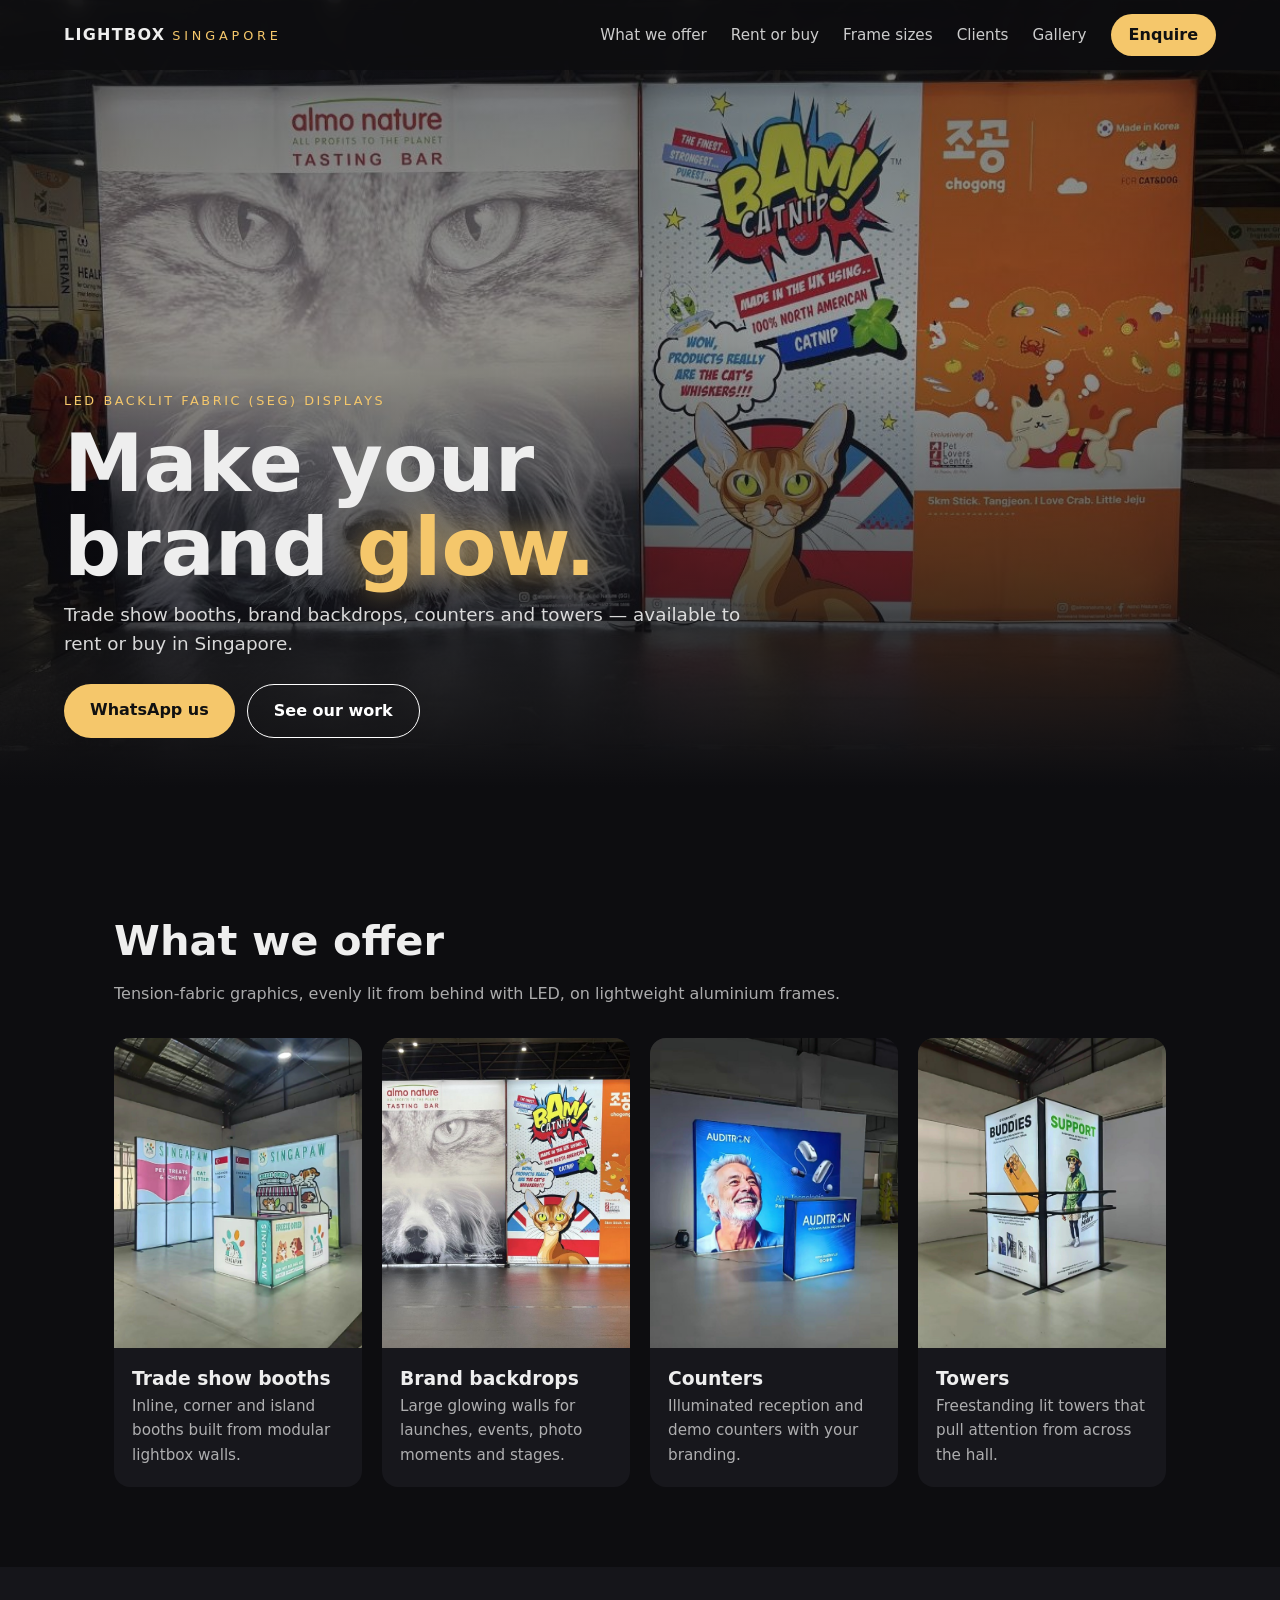
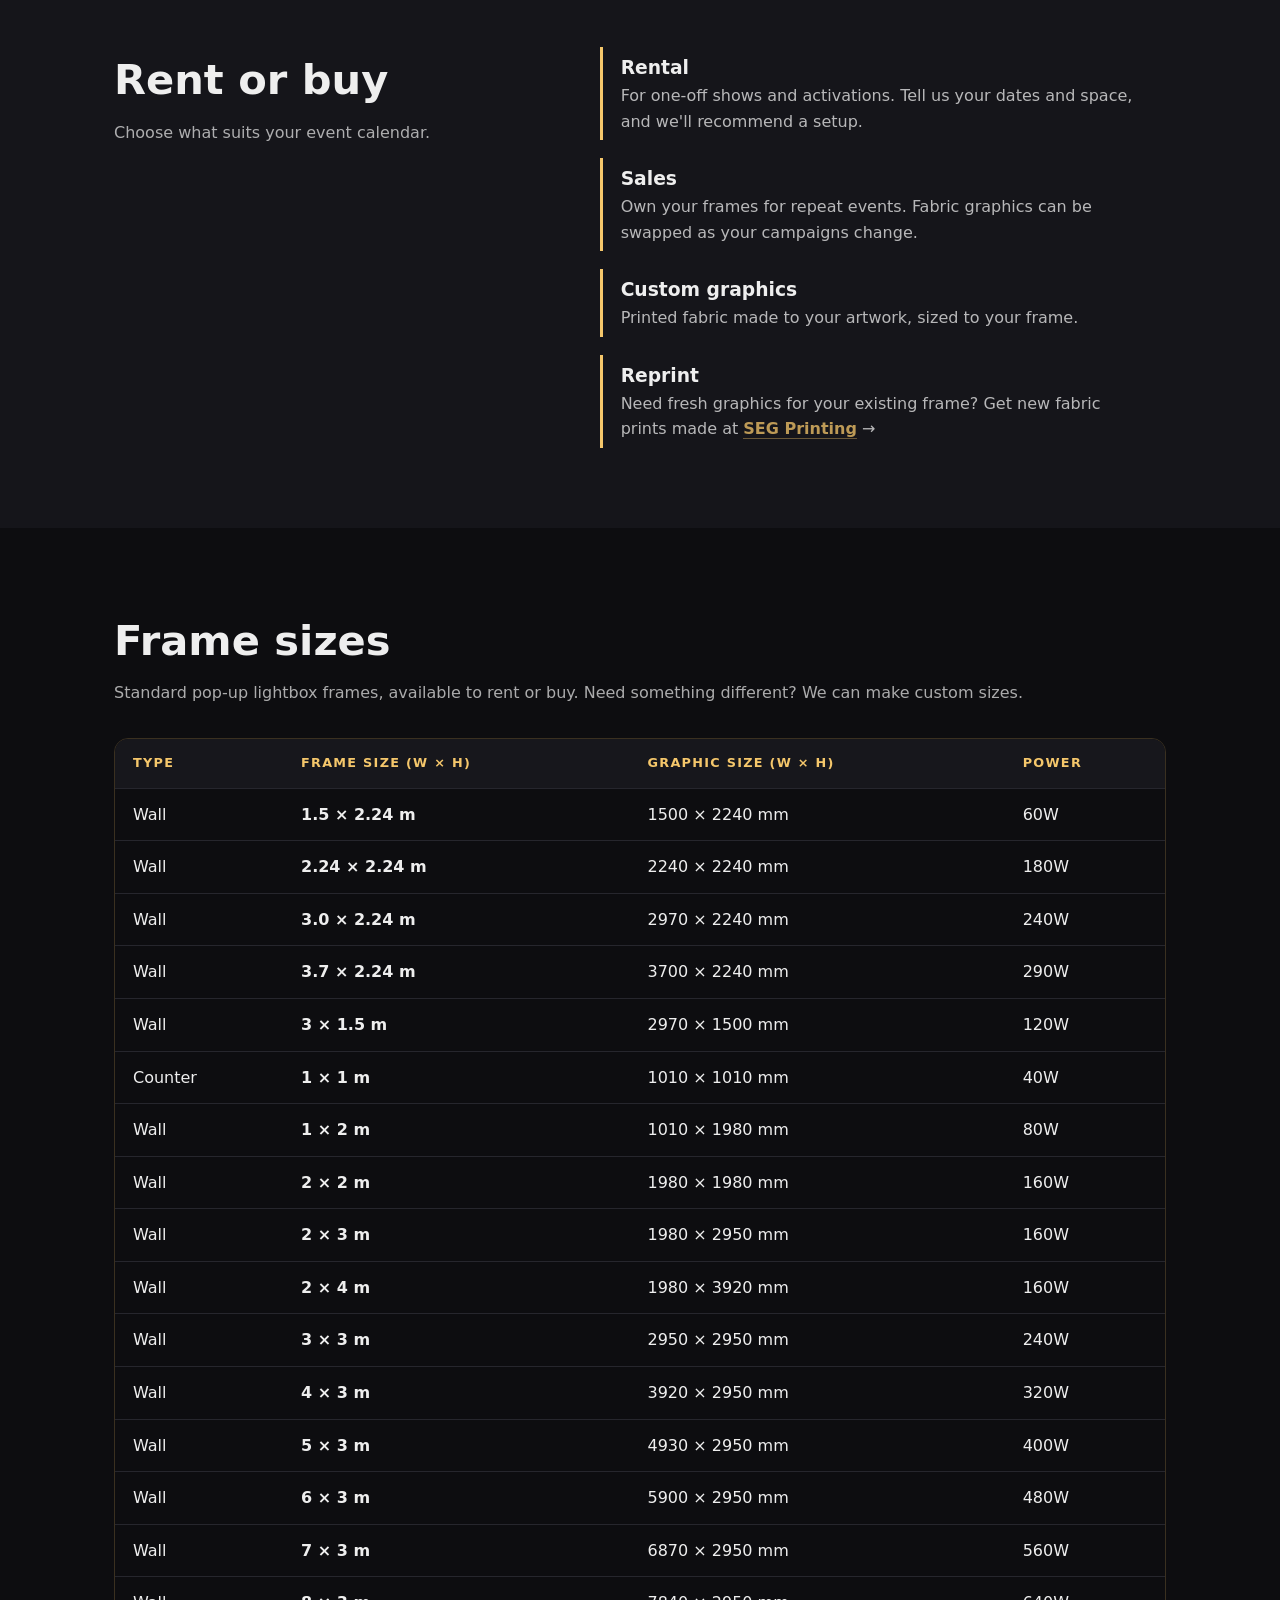
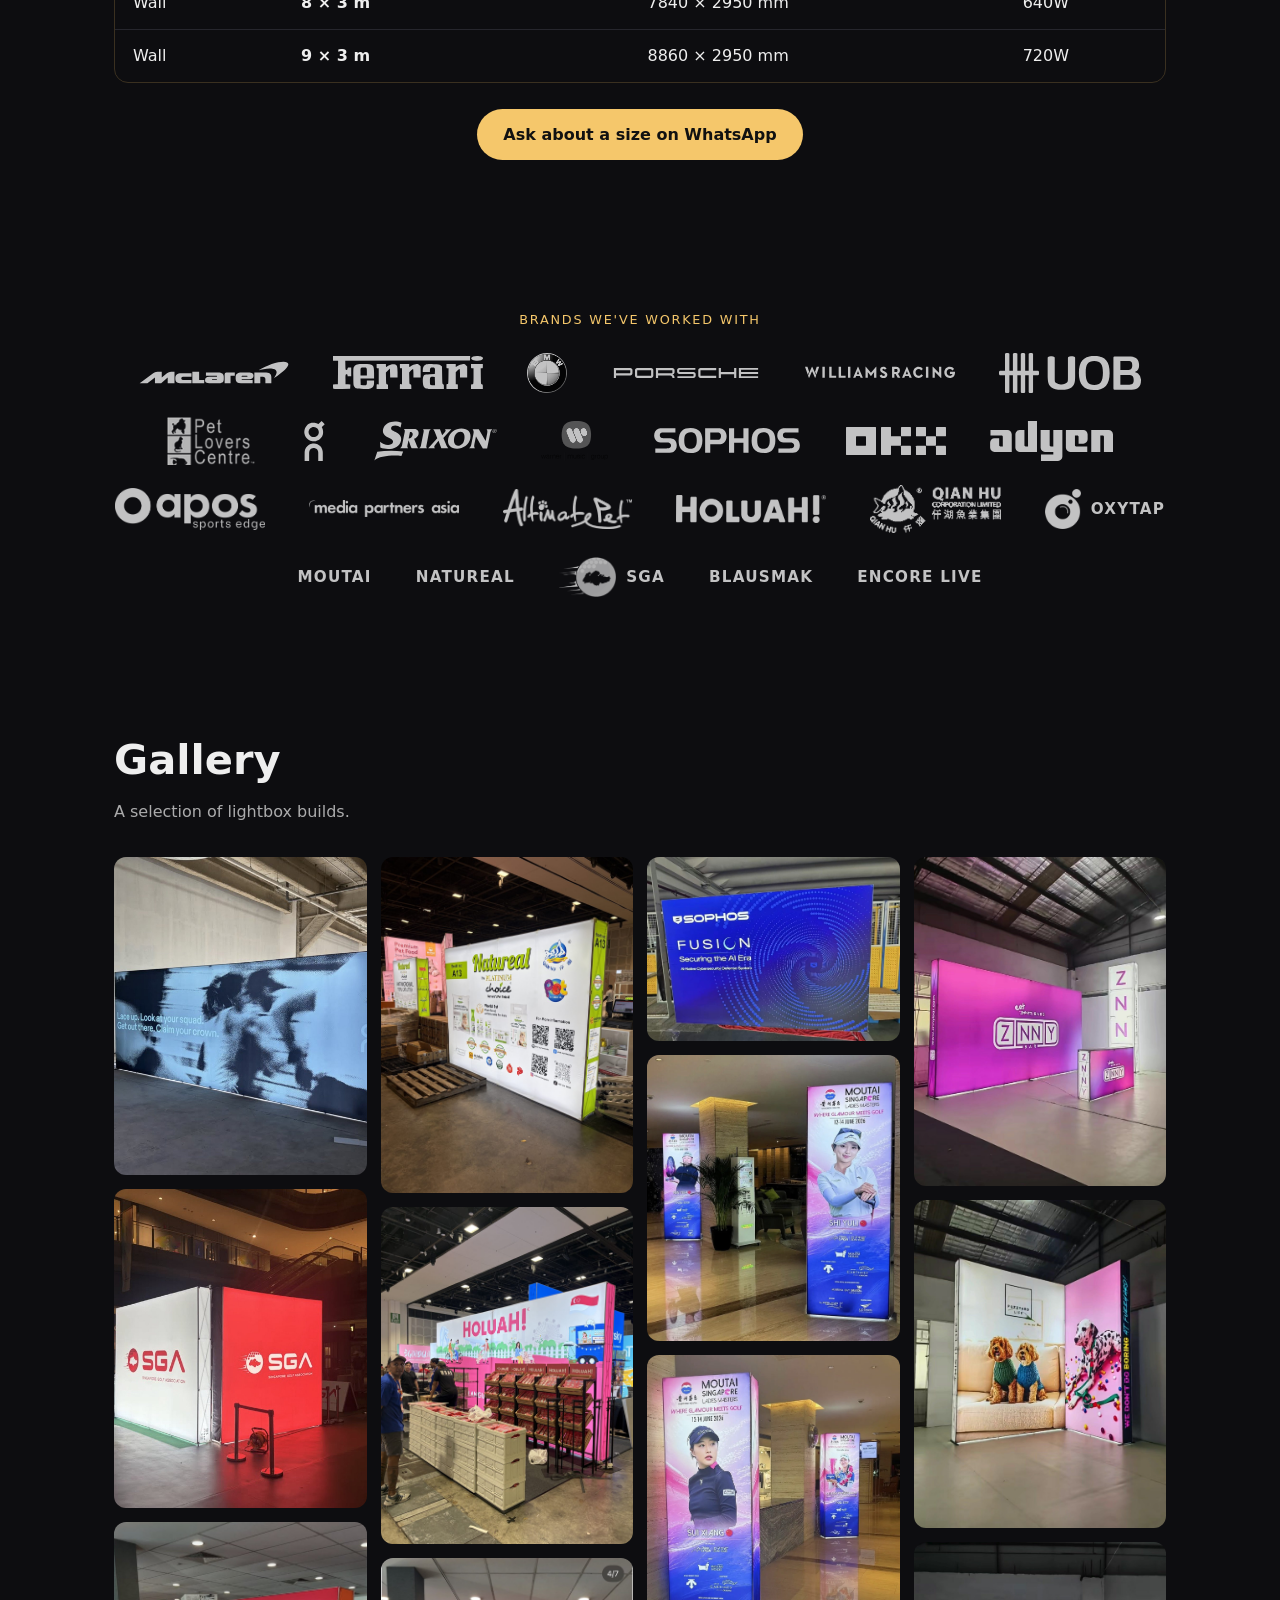
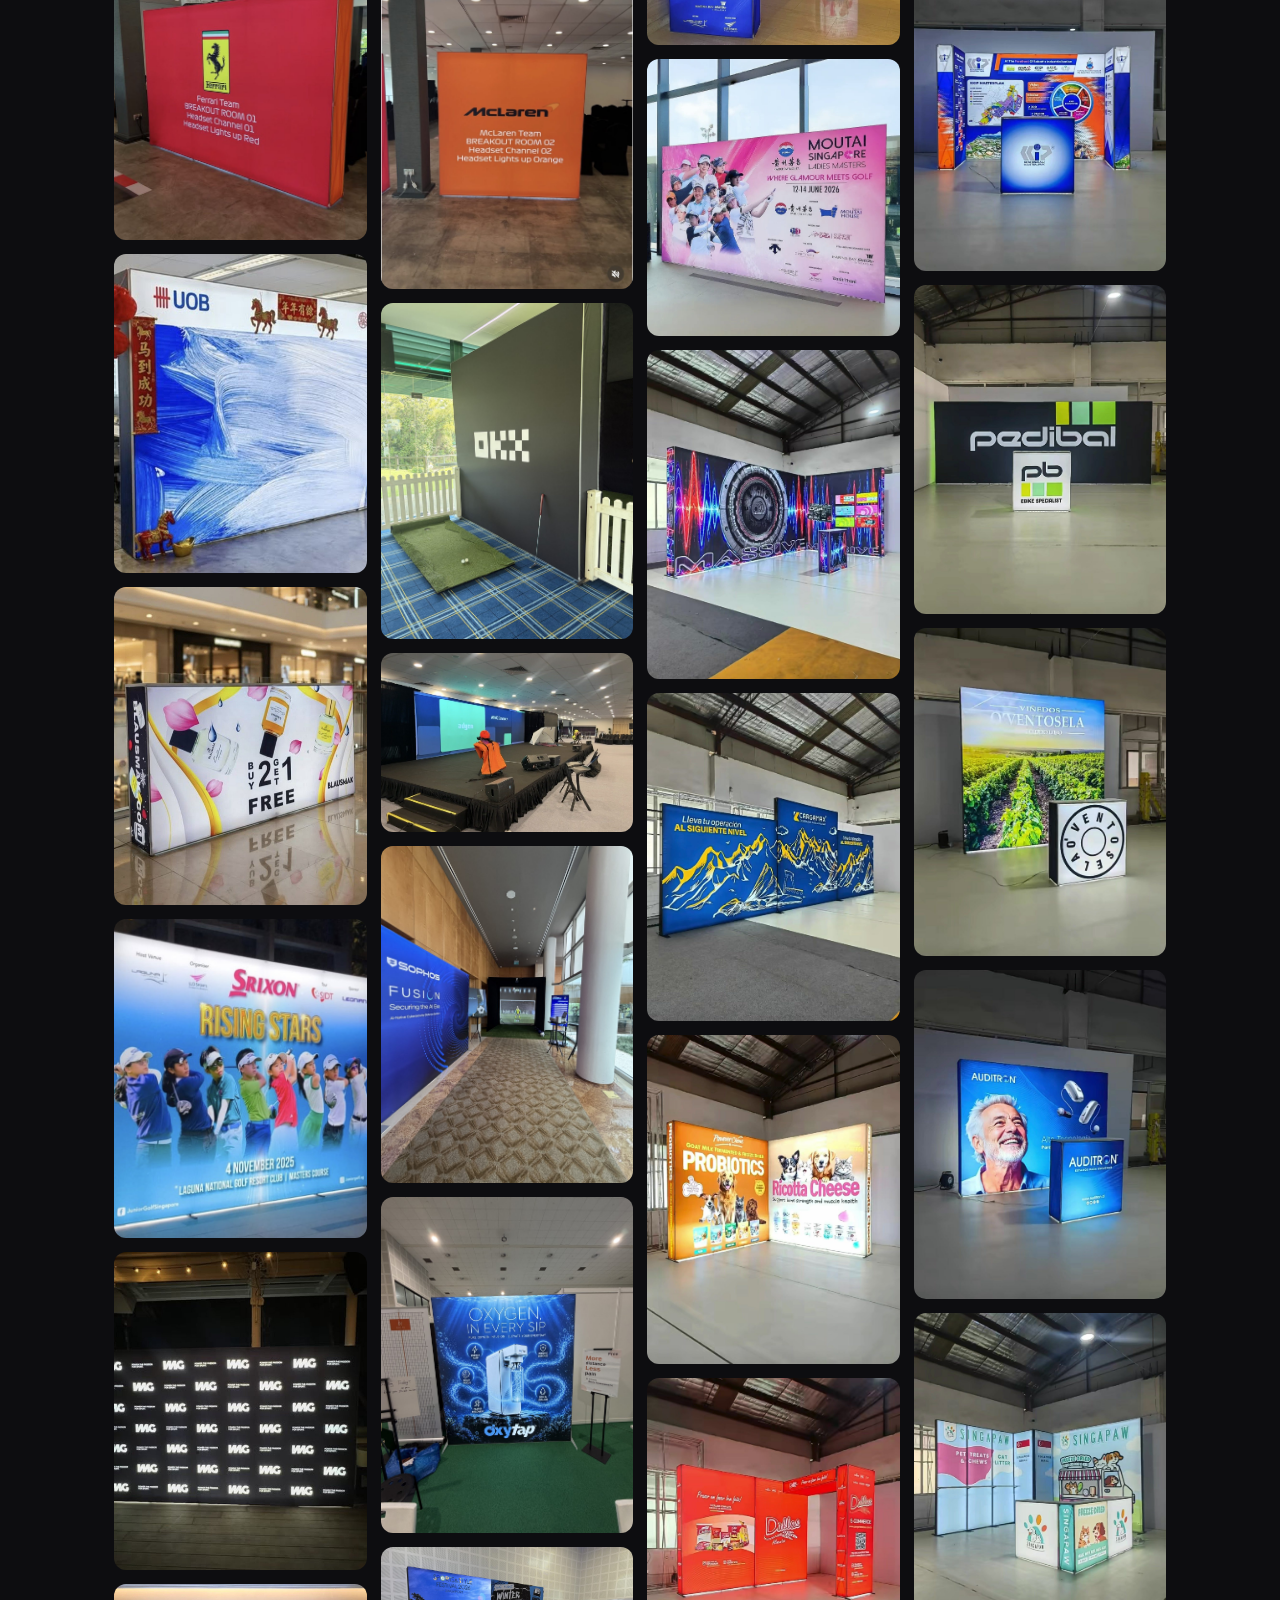
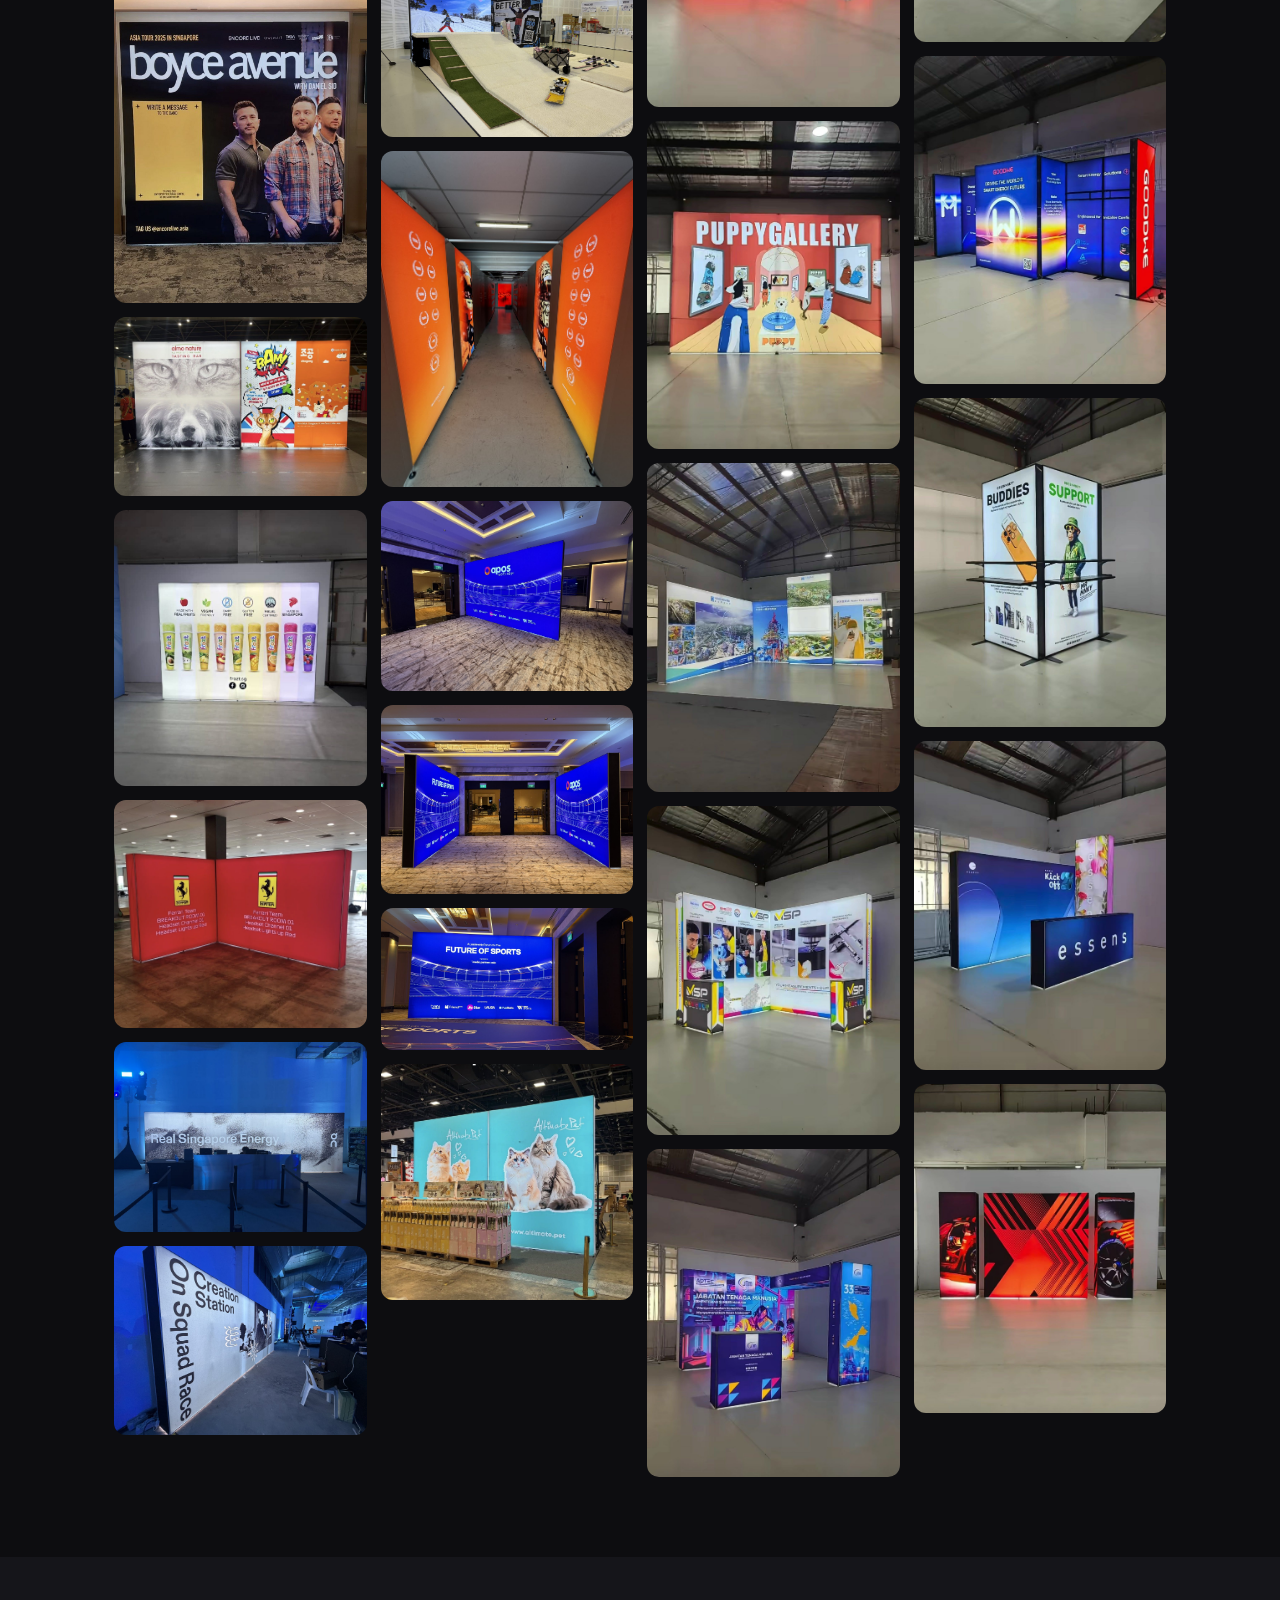
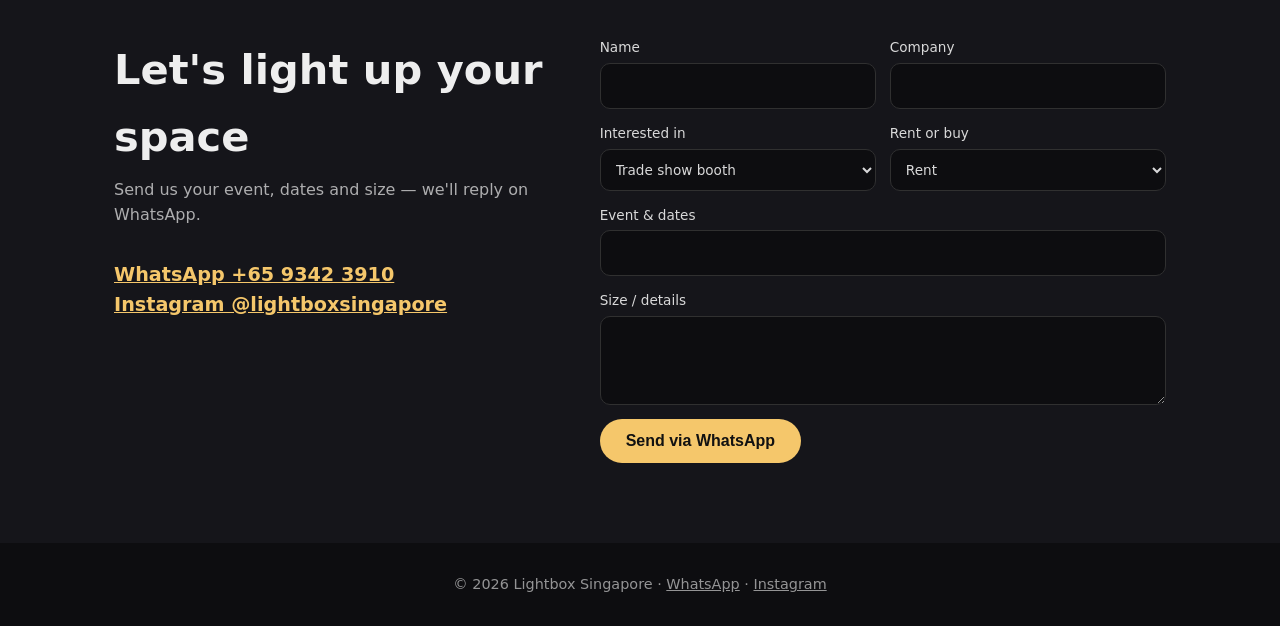
==== commit 9cd31f80: "Remove Past jobs heading and cards; keep brand logos" ====
--- a/index.html
+++ b/index.html
@@ -4,7 +4,7 @@
 <link rel="stylesheet" href="css/style.css"></head><body>
 <header class="nav"><a class="logo" href="#top">LIGHTBOX <span>SINGAPORE</span></a>
 <button class="burger" aria-label="Menu">☰</button>
-<nav><a href="#offer">What we offer</a><a href="#rent">Rent or buy</a><a href="#sizes">Frame sizes</a><a href="#jobs">Past jobs</a><a href="#gallery">Gallery</a><a class="btn sm" href="#contact">Enquire</a></nav></header>
+<nav><a href="#offer">What we offer</a><a href="#rent">Rent or buy</a><a href="#sizes">Frame sizes</a><a href="#jobs">Clients</a><a href="#gallery">Gallery</a><a class="btn sm" href="#contact">Enquire</a></nav></header>
 <section id="top" class="hero" style="background-image:url(images/marko_02.jpg)"><div class="ov"></div><div class="hc">
 <p class="eyebrow">LED backlit fabric (SEG) displays</p><h1>Make your brand <em>glow.</em></h1>
 <p class="lead">Trade show booths, brand backdrops, counters and towers — available to rent or buy in Singapore.</p>
@@ -22,9 +22,7 @@
 <div><h3>Custom graphics</h3><p>Printed fabric made to your artwork, sized to your frame.</p></div>
 <div><h3>Reprint</h3><p>Need fresh graphics for your existing frame? Get new fabric prints made at <a href="http://segprinting.com" target="_blank" rel="noopener">SEG Printing</a> &rarr;</p></div></div></div></section>
 <section id="sizes" class="wrap"><h2>Frame sizes</h2><p class="sub">Standard pop-up lightbox frames, available to rent or buy. Need something different? We can make custom sizes.</p><div class="tbl"><table><thead><tr><th>Type</th><th>Frame size (W × H)</th><th>Graphic size (W × H)</th><th>Power</th></tr></thead><tbody><tr><td>Wall</td><td>1.5 × 2.24 m</td><td>1500 × 2240 mm</td><td>60W</td></tr><tr><td>Wall</td><td>2.24 × 2.24 m</td><td>2240 × 2240 mm</td><td>180W</td></tr><tr><td>Wall</td><td>3.0 × 2.24 m</td><td>2970 × 2240 mm</td><td>240W</td></tr><tr><td>Wall</td><td>3.7 × 2.24 m</td><td>3700 × 2240 mm</td><td>290W</td></tr><tr><td>Wall</td><td>3 × 1.5 m</td><td>2970 × 1500 mm</td><td>120W</td></tr><tr><td>Counter</td><td>1 × 1 m</td><td>1010 × 1010 mm</td><td>40W</td></tr><tr><td>Wall</td><td>1 × 2 m</td><td>1010 × 1980 mm</td><td>80W</td></tr><tr><td>Wall</td><td>2 × 2 m</td><td>1980 × 1980 mm</td><td>160W</td></tr><tr><td>Wall</td><td>2 × 3 m</td><td>1980 × 2950 mm</td><td>160W</td></tr><tr><td>Wall</td><td>2 × 4 m</td><td>1980 × 3920 mm</td><td>160W</td></tr><tr><td>Wall</td><td>3 × 3 m</td><td>2950 × 2950 mm</td><td>240W</td></tr><tr><td>Wall</td><td>4 × 3 m</td><td>3920 × 2950 mm</td><td>320W</td></tr><tr><td>Wall</td><td>5 × 3 m</td><td>4930 × 2950 mm</td><td>400W</td></tr><tr><td>Wall</td><td>6 × 3 m</td><td>5900 × 2950 mm</td><td>480W</td></tr><tr><td>Wall</td><td>7 × 3 m</td><td>6870 × 2950 mm</td><td>560W</td></tr><tr><td>Wall</td><td>8 × 3 m</td><td>7840 × 2950 mm</td><td>640W</td></tr><tr><td>Wall</td><td>9 × 3 m</td><td>8860 × 2950 mm</td><td>720W</td></tr></tbody></table></div><p class="cta-line"><a class="btn" href="https://wa.me/6593423910?text=Hi%20Lightbox%20Singapore%2C%20I%27d%20like%20to%20enquire%20about%20a%20frame%20size." target="_blank" rel="noopener">Ask about a size on WhatsApp</a></p></section>
-<section id="jobs" class="wrap"><h2>Past jobs</h2><div class="jobs">
-<div class="job"><span>2026</span><h3>Singapore Airshow</h3></div>
-<div class="job"><span>2026</span><h3>Moutai Singapore Ladies Masters</h3></div></div><div class="logos"><p class="logos-cap">Brands we've worked with</p><ul><li><img src="images/logos/mclaren.svg" alt="McLaren" loading="lazy"></li><li><img src="images/logos/ferrari.svg" alt="Ferrari" loading="lazy"></li><li><img src="images/logos/bmw.svg" class="gs" alt="BMW" loading="lazy"></li><li><img src="images/logos/porsche.svg" alt="Porsche" loading="lazy"></li><li><img src="images/logos/williams.svg" alt="Williams Racing" loading="lazy"></li><li><img src="images/logos/uob.svg" alt="UOB" loading="lazy"></li><li><img src="images/logos/petlovers.png" alt="Pet Lovers Centre" class="tall" loading="lazy"></li><li><img src="images/logos/on.svg" alt="On Running" loading="lazy"></li><li><img src="images/logos/srixon.svg" alt="Srixon" loading="lazy"></li><li><img src="images/logos/wmg.svg" class="gs" alt="Warner Music Group" loading="lazy"></li><li><img src="images/logos/sophos.svg" alt="Sophos" loading="lazy"></li><li><img src="images/logos/okx.svg" class="sm" alt="OKX" loading="lazy"></li><li><img src="images/logos/adyen.svg" alt="Adyen" loading="lazy"></li><li><img src="images/logos/apos.png" class="tall" alt="APOS Sports Edge" loading="lazy"></li><li><img src="images/logos/mpa.png" alt="Media Partners Asia" loading="lazy"></li><li><img src="images/logos/altimate.png" alt="Altimate Pet" loading="lazy"></li><li><img src="images/logos/holuah.png" alt="Holuah" loading="lazy"></li><li><img src="images/logos/qianhu.png" class="tall" alt="Qian Hu" loading="lazy"></li><li class="lk"><img src="images/logos/oxytap.png" alt="OxyTap" loading="lazy"><span class="wm">OxyTap</span></li><li><span class="wm">Moutai</span></li><li><span class="wm">Natureal</span></li><li class="lk"><img src="images/logos/sga.png" alt="Singapore Golf Association" loading="lazy"><span class="wm">SGA</span></li><li><span class="wm">Blausmak</span></li><li><span class="wm">Encore Live</span></li></ul></div></section>
+<section id="jobs" class="wrap"><div class="logos"><p class="logos-cap">Brands we've worked with</p><ul><li><img src="images/logos/mclaren.svg" alt="McLaren" loading="lazy"></li><li><img src="images/logos/ferrari.svg" alt="Ferrari" loading="lazy"></li><li><img src="images/logos/bmw.svg" class="gs" alt="BMW" loading="lazy"></li><li><img src="images/logos/porsche.svg" alt="Porsche" loading="lazy"></li><li><img src="images/logos/williams.svg" alt="Williams Racing" loading="lazy"></li><li><img src="images/logos/uob.svg" alt="UOB" loading="lazy"></li><li><img src="images/logos/petlovers.png" alt="Pet Lovers Centre" class="tall" loading="lazy"></li><li><img src="images/logos/on.svg" alt="On Running" loading="lazy"></li><li><img src="images/logos/srixon.svg" alt="Srixon" loading="lazy"></li><li><img src="images/logos/wmg.svg" class="gs" alt="Warner Music Group" loading="lazy"></li><li><img src="images/logos/sophos.svg" alt="Sophos" loading="lazy"></li><li><img src="images/logos/okx.svg" class="sm" alt="OKX" loading="lazy"></li><li><img src="images/logos/adyen.svg" alt="Adyen" loading="lazy"></li><li><img src="images/logos/apos.png" class="tall" alt="APOS Sports Edge" loading="lazy"></li><li><img src="images/logos/mpa.png" alt="Media Partners Asia" loading="lazy"></li><li><img src="images/logos/altimate.png" alt="Altimate Pet" loading="lazy"></li><li><img src="images/logos/holuah.png" alt="Holuah" loading="lazy"></li><li><img src="images/logos/qianhu.png" class="tall" alt="Qian Hu" loading="lazy"></li><li class="lk"><img src="images/logos/oxytap.png" alt="OxyTap" loading="lazy"><span class="wm">OxyTap</span></li><li><span class="wm">Moutai</span></li><li><span class="wm">Natureal</span></li><li class="lk"><img src="images/logos/sga.png" alt="Singapore Golf Association" loading="lazy"><span class="wm">SGA</span></li><li><span class="wm">Blausmak</span></li><li><span class="wm">Encore Live</span></li></ul></div></section>
 <section id="gallery" class="wrap"><h2>Gallery</h2><p class="sub">A selection of lightbox builds.</p><div class="grid"><button class="g" data-src="images/lb_new_01.jpg"><img src="images/lb_new_01.jpg" alt="Backlit fabric wall, sports campaign" loading="lazy"></button><button class="g" data-src="images/lb_new_02.jpg"><img src="images/lb_new_02.jpg" alt="SGA red and white backlit walls" loading="lazy"></button><button class="g" data-src="images/lb_new_03.jpg"><img src="images/lb_new_03.jpg" alt="Ferrari backlit wall" loading="lazy"></button><button class="g" data-src="images/lb_new_04.jpg"><img src="images/lb_new_04.jpg" alt="UOB backlit fabric wall" loading="lazy"></button><button class="g" data-src="images/lb_new_05.jpg"><img src="images/lb_new_05.jpg" alt="Blausmak shopping mall lightbox" loading="lazy"></button><button class="g" data-src="images/lb_new_06.jpg"><img src="images/lb_new_06.jpg" alt="Srixon Rising Stars backlit display" loading="lazy"></button><button class="g" data-src="images/lb_new_07.jpg"><img src="images/lb_new_07.jpg" alt="WMG backlit step-and-repeat wall" loading="lazy"></button><button class="g" data-src="images/lb_new_08.jpg"><img src="images/lb_new_08.jpg" alt="Boyce Avenue Asia Tour backlit display" loading="lazy"></button><button class="g" data-src="images/marko_02.jpg"><img src="images/marko_02.jpg" alt="Backlit SEG fabric lightbox display" loading="lazy"></button><button class="g" data-src="images/marko_01.jpg"><img src="images/marko_01.jpg" alt="Backlit SEG fabric lightbox display" loading="lazy"></button><button class="g" data-src="images/g_ferrari_01.jpg"><img src="images/g_ferrari_01.jpg" alt="Ferrari backlit fabric lightbox corner walls" loading="lazy"></button><button class="g" data-src="images/g_on_01.jpg"><img src="images/g_on_01.jpg" alt="On Running 'Real Singapore Energy' backlit counter wall" loading="lazy"></button><button class="g" data-src="images/g_on_02.jpg"><img src="images/g_on_02.jpg" alt="On Running 'Creation Station' backlit fabric wall" loading="lazy"></button><button class="g" data-src="images/g_natureal_01.jpg"><img src="images/g_natureal_01.jpg" alt="Natureal and Platinum Choice pet booth with backlit walls" loading="lazy"></button><button class="g" data-src="images/g_holuah_01.jpg"><img src="images/g_holuah_01.jpg" alt="Holuah exhibition booth with backlit lightbox wall" loading="lazy"></button><button class="g" data-src="images/g_mclaren_01.jpg"><img src="images/g_mclaren_01.jpg" alt="McLaren orange backlit fabric panel" loading="lazy"></button><button class="g" data-src="images/g_okx_01.jpg"><img src="images/g_okx_01.jpg" alt="OKX golf bay backlit wall" loading="lazy"></button><button class="g" data-src="images/g_adyen_01.jpg"><img src="images/g_adyen_01.jpg" alt="Adyen event stage with backlit screen wall" loading="lazy"></button><button class="g" data-src="images/g_sophos_01.jpg"><img src="images/g_sophos_01.jpg" alt="Sophos Fusion backlit lightbox corridor" loading="lazy"></button><button class="g" data-src="images/g_oxytap_01.jpg"><img src="images/g_oxytap_01.jpg" alt="OxyTap backlit fabric display panel" loading="lazy"></button><button class="g" data-src="images/g_sportsstyle_01.jpg"><img src="images/g_sportsstyle_01.jpg" alt="Sports & Style Festival backlit display walls" loading="lazy"></button><button class="g" data-src="images/g_mclaren_02.jpg"><img src="images/g_mclaren_02.jpg" alt="McLaren orange backlit lightbox corridor" loading="lazy"></button><button class="g" data-src="images/g_apos_01.jpg"><img src="images/g_apos_01.jpg" alt="Apos Sports Edge backlit fabric wall" loading="lazy"></button><button class="g" data-src="images/g_apos_02.jpg"><img src="images/g_apos_02.jpg" alt="Apos Sports Edge pair of backlit walls" loading="lazy"></button><button class="g" data-src="images/g_apos_03.jpg"><img src="images/g_apos_03.jpg" alt="Future of Sports backlit lightbox wall" loading="lazy"></button><button class="g" data-src="images/g_altimatepet_01.jpg"><img src="images/g_altimatepet_01.jpg" alt="Altimate Pet backlit booth wall" loading="lazy"></button><button class="g" data-src="images/g_sophos_02.jpg"><img src="images/g_sophos_02.jpg" alt="Sophos Fusion backlit fabric wall" loading="lazy"></button><button class="g" data-src="images/g_moutai_01.jpg"><img src="images/g_moutai_01.jpg" alt="Moutai Singapore Ladies Masters backlit towers" loading="lazy"></button><button class="g" data-src="images/g_moutai_02.jpg"><img src="images/g_moutai_02.jpg" alt="Moutai Singapore Ladies Masters backlit pillars" loading="lazy"></button><button class="g" data-src="images/g_moutai_03.jpg"><img src="images/g_moutai_03.jpg" alt="Moutai Singapore Ladies Masters large backlit wall" loading="lazy"></button><button class="g" data-src="images/lightbox_02.jpg"><img src="images/lightbox_02.jpg" alt="Backlit SEG fabric lightbox display" loading="lazy"></button><button class="g" data-src="images/lightbox_03.jpg"><img src="images/lightbox_03.jpg" alt="Backlit SEG fabric lightbox display" loading="lazy"></button><button class="g" data-src="images/lightbox_06.jpg"><img src="images/lightbox_06.jpg" alt="Backlit SEG fabric lightbox display" loading="lazy"></button><button class="g" data-src="images/lightbox_07.jpg"><img src="images/lightbox_07.jpg" alt="Backlit SEG fabric lightbox display" loading="lazy"></button><button class="g" data-src="images/lightbox_09.jpg"><img src="images/lightbox_09.jpg" alt="Backlit SEG fabric lightbox display" loading="lazy"></button><button class="g" data-src="images/lightbox_11.jpg"><img src="images/lightbox_11.jpg" alt="Backlit SEG fabric lightbox display" loading="lazy"></button><button class="g" data-src="images/lightbox_15.jpg"><img src="images/lightbox_15.jpg" alt="Backlit SEG fabric lightbox display" loading="lazy"></button><button class="g" data-src="images/lightbox_17.jpg"><img src="images/lightbox_17.jpg" alt="Backlit SEG fabric lightbox display" loading="lazy"></button><button class="g" data-src="images/lightbox_18.jpg"><img src="images/lightbox_18.jpg" alt="Backlit SEG fabric lightbox display" loading="lazy"></button><button class="g" data-src="images/lightbox_19.jpg"><img src="images/lightbox_19.jpg" alt="Backlit SEG fabric lightbox display" loading="lazy"></button><button class="g" data-src="images/lightbox_21.jpg"><img src="images/lightbox_21.jpg" alt="Backlit SEG fabric lightbox display" loading="lazy"></button><button class="g" data-src="images/lightbox_23.jpg"><img src="images/lightbox_23.jpg" alt="Backlit SEG fabric lightbox display" loading="lazy"></button><button class="g" data-src="images/lightbox_24.jpg"><img src="images/lightbox_24.jpg" alt="Backlit SEG fabric lightbox display" loading="lazy"></button><button class="g" data-src="images/lightbox_25.jpg"><img src="images/lightbox_25.jpg" alt="Backlit SEG fabric lightbox display" loading="lazy"></button><button class="g" data-src="images/lightbox_26.jpg"><img src="images/lightbox_26.jpg" alt="Backlit SEG fabric lightbox display" loading="lazy"></button><button class="g" data-src="images/lightbox_27.jpg"><img src="images/lightbox_27.jpg" alt="Backlit SEG fabric lightbox display" loading="lazy"></button><button class="g" data-src="images/lightbox_28.jpg"><img src="images/lightbox_28.jpg" alt="Backlit SEG fabric lightbox display" loading="lazy"></button><button class="g" data-src="images/lightbox_30.jpg"><img src="images/lightbox_30.jpg" alt="Backlit SEG fabric lightbox display" loading="lazy"></button><button class="g" data-src="images/lightbox_01.jpg"><img src="images/lightbox_01.jpg" alt="Backlit SEG fabric lightbox display" loading="lazy"></button></div></section>
 <section id="contact" class="band"><div class="wrap two"><div><h2>Let's light up your space</h2>
 <p class="sub">Send us your event, dates and size — we'll reply on WhatsApp.</p>
--- a/css/style.css
+++ b/css/style.css
@@ -62,3 +62,5 @@
 .logos li.lk{gap:10px}
 .logos img.tall{height:48px}@media(max-width:600px){.logos img.tall{height:36px}}
 .logos img.sm{height:28px}@media(max-width:600px){.logos img.sm{height:22px}}
+
+#jobs .logos{margin-top:0;padding-top:0;border-top:0}#jobs{padding-top:70px;padding-bottom:50px}
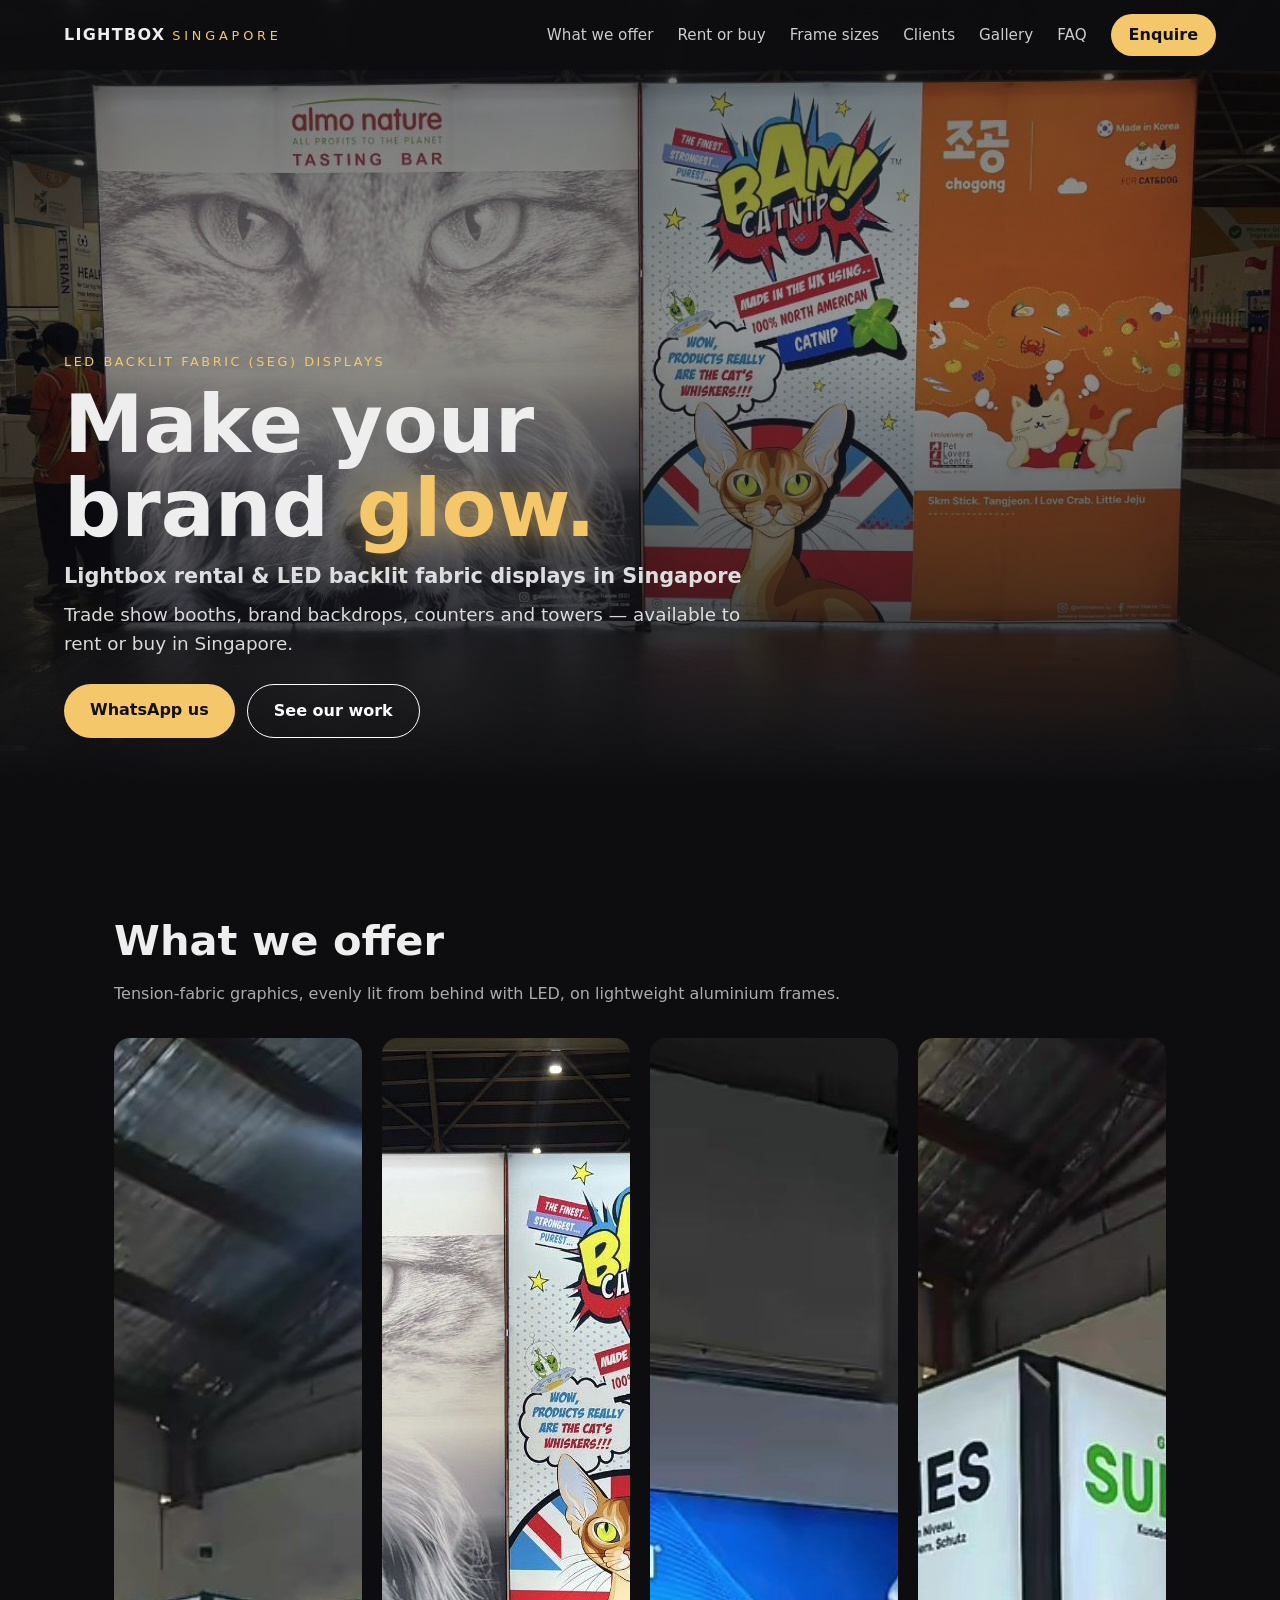
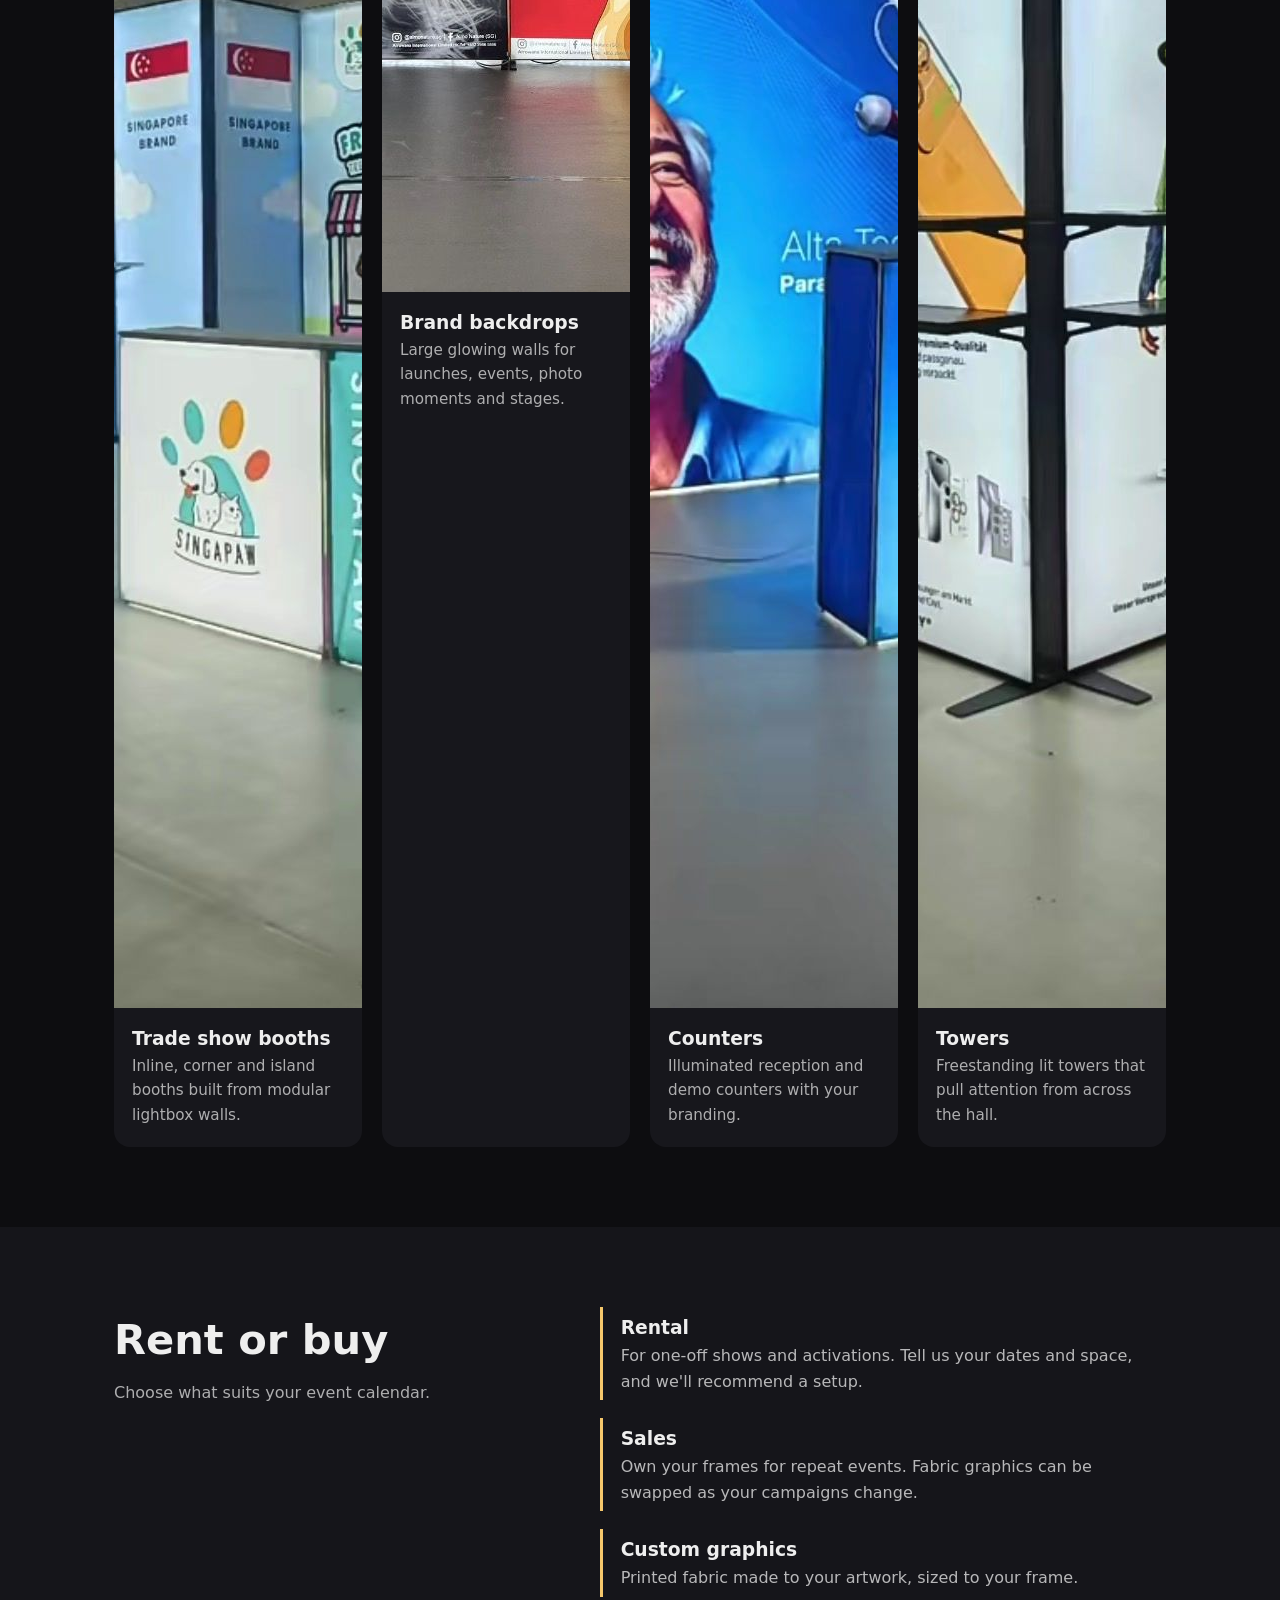
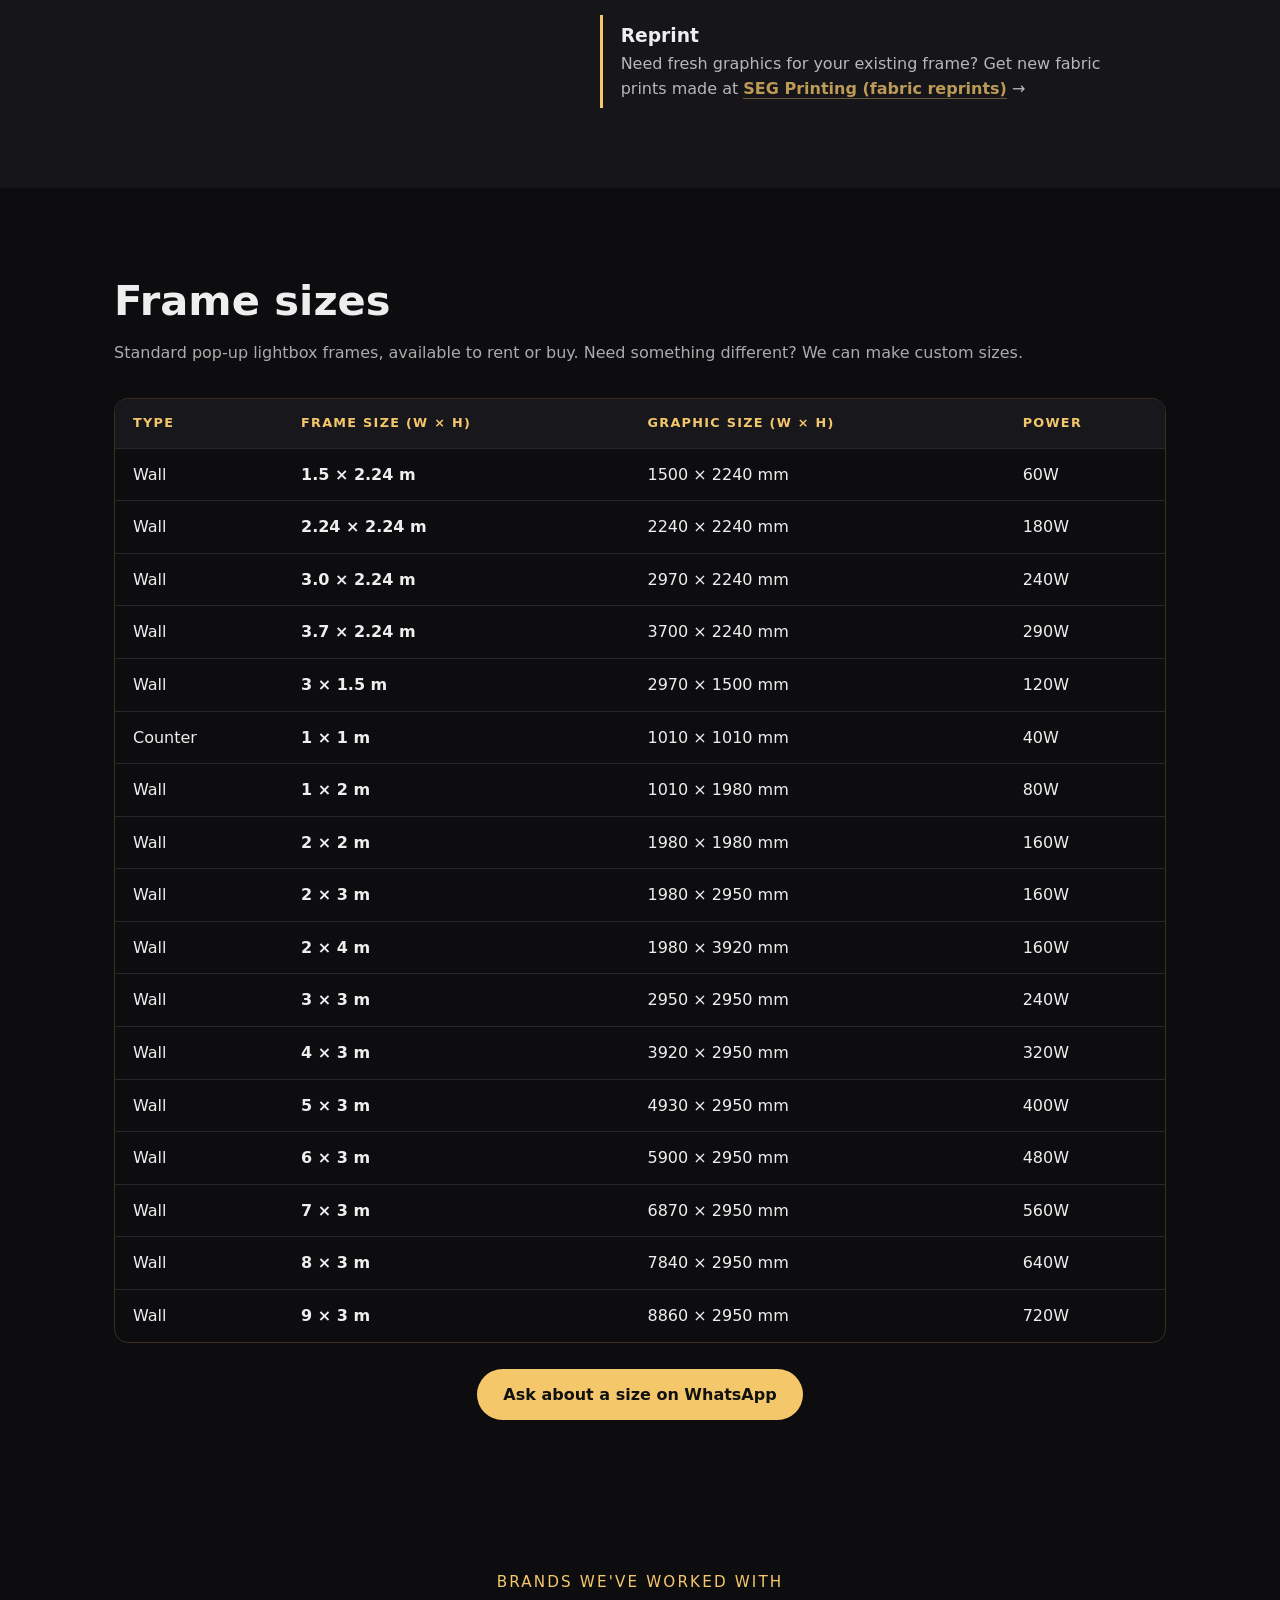
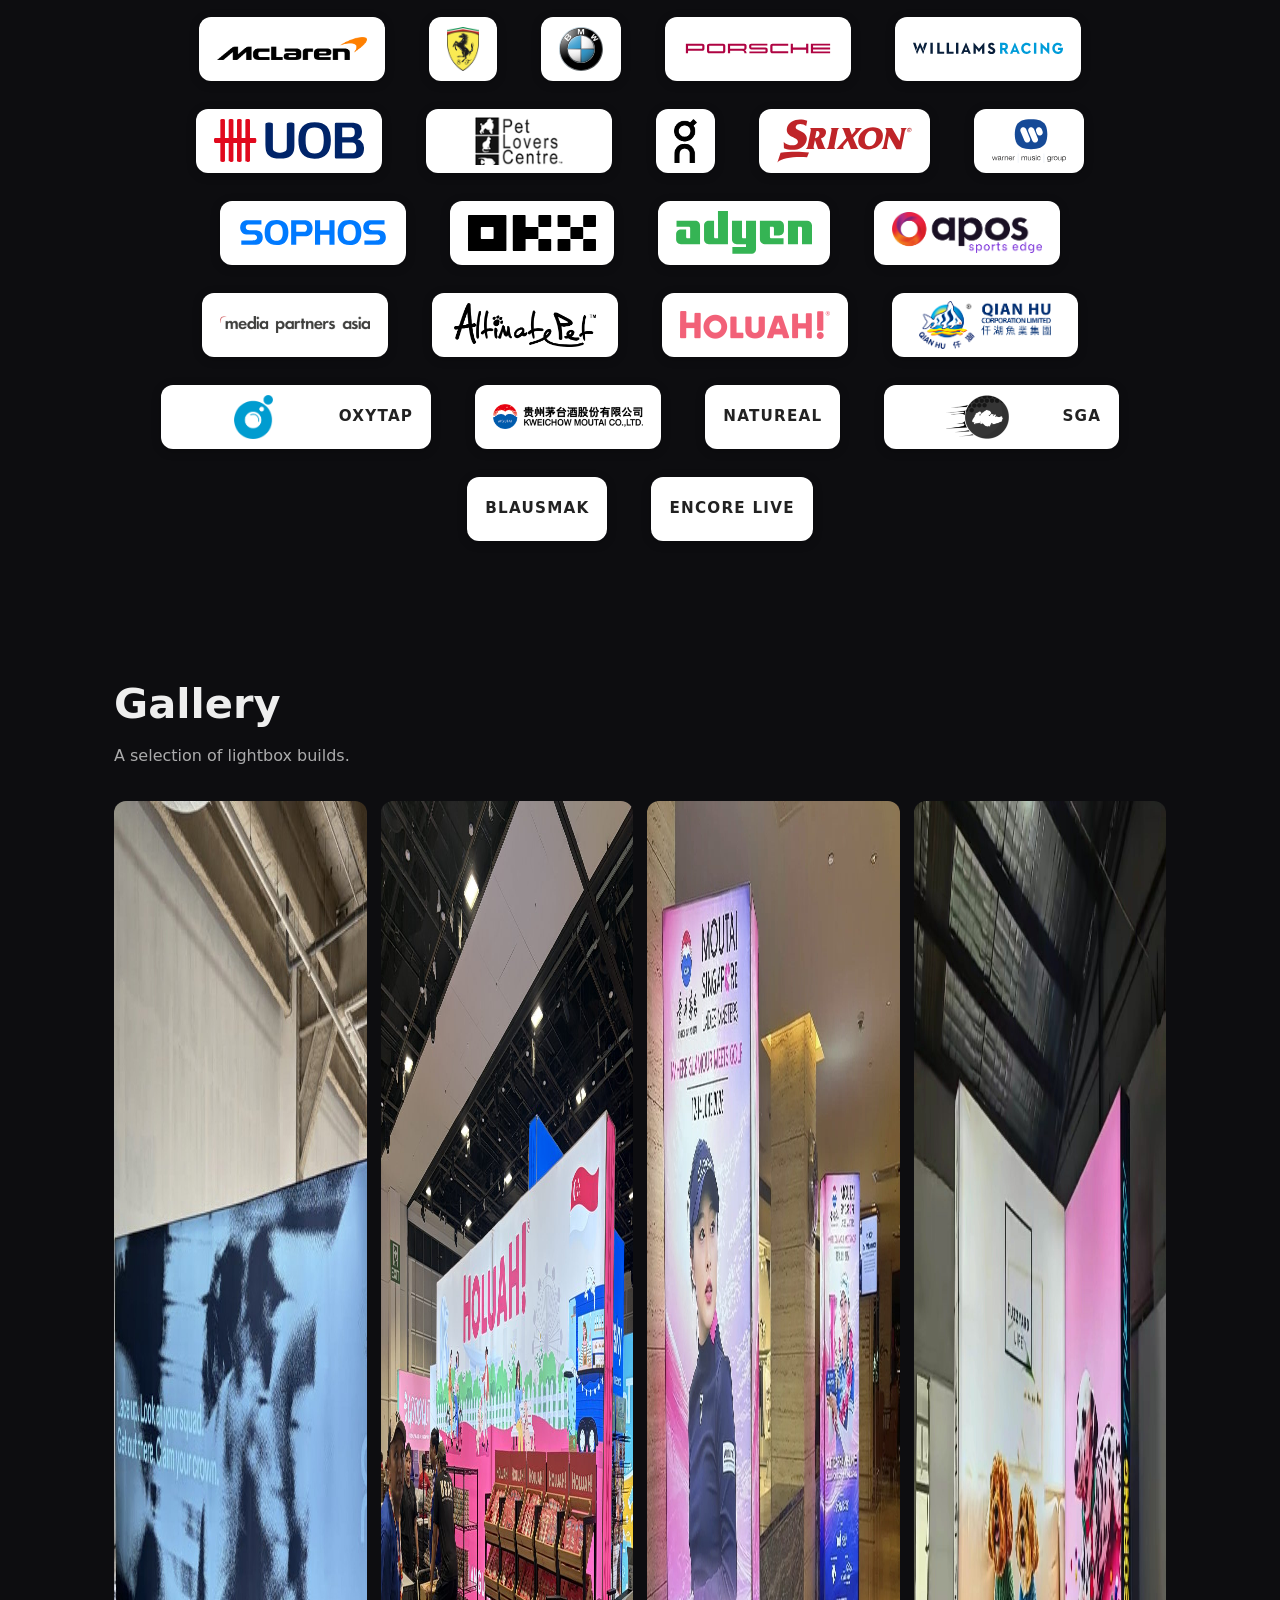
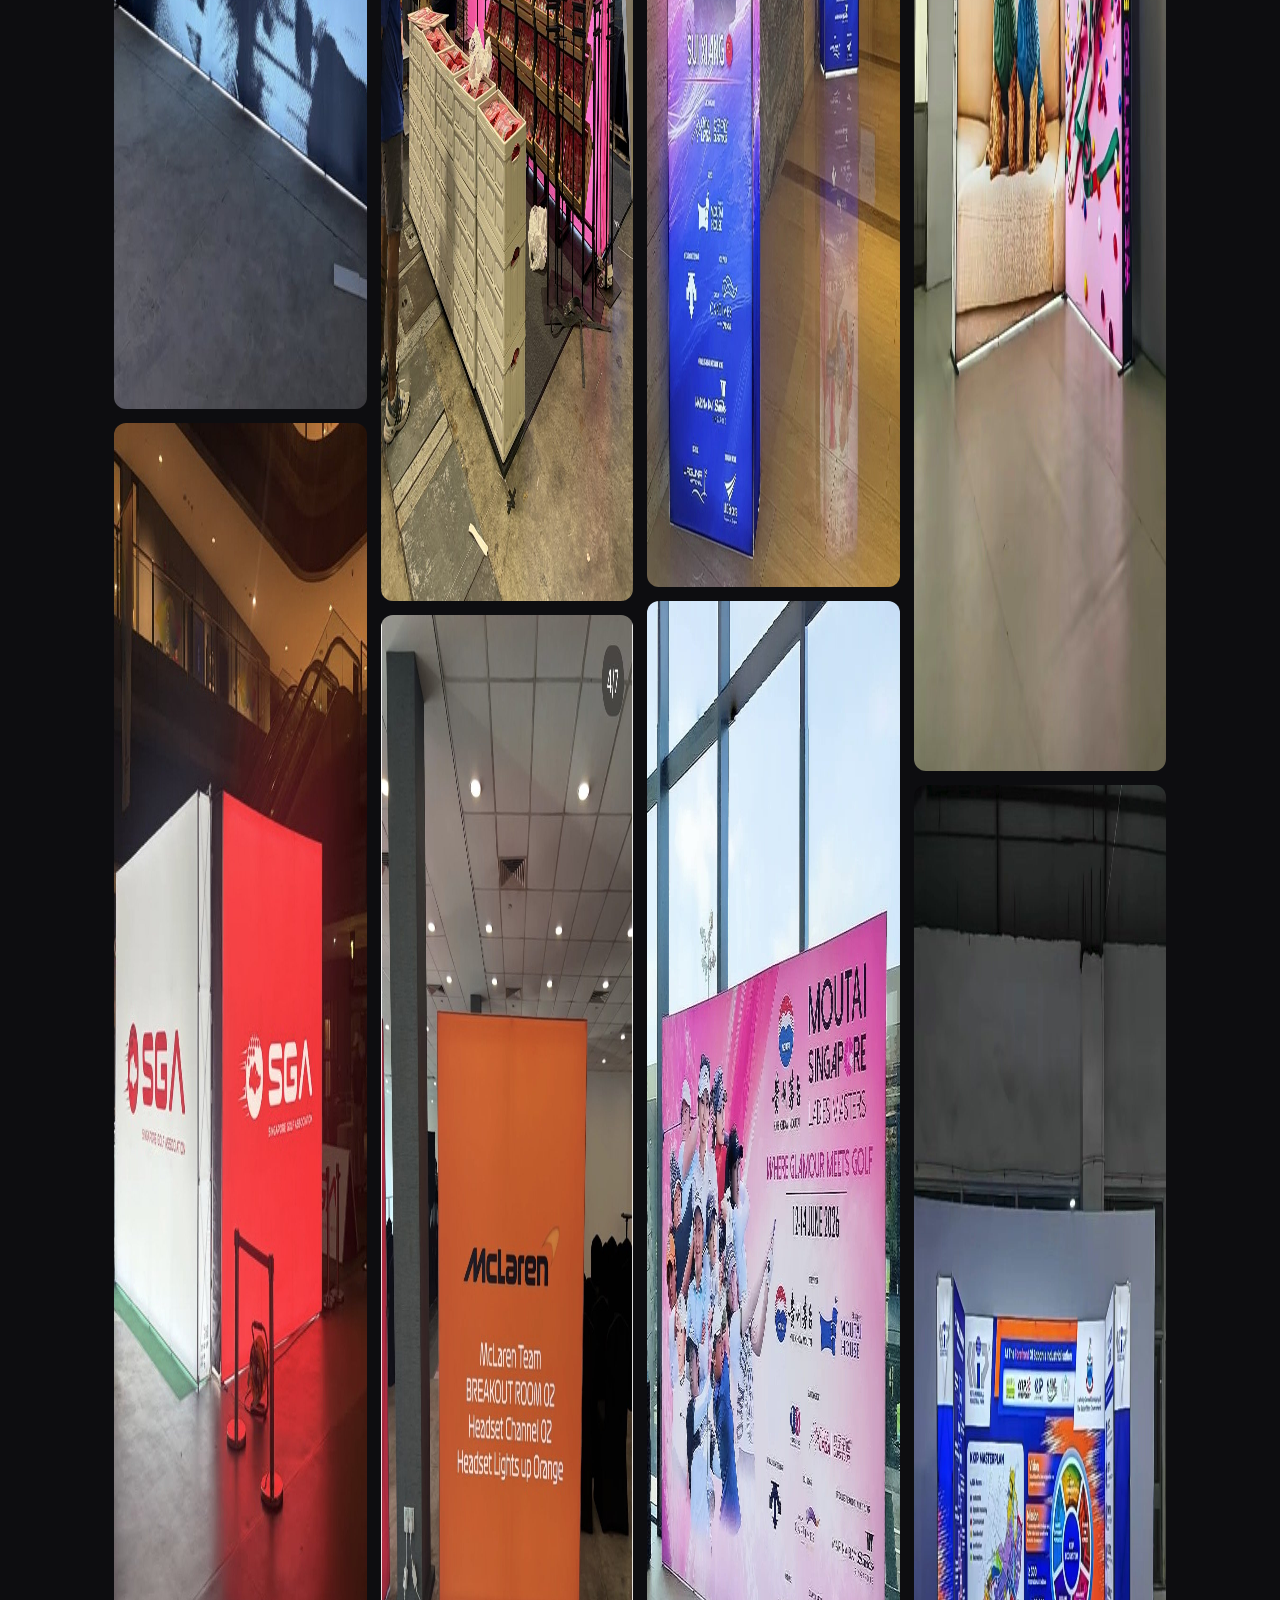
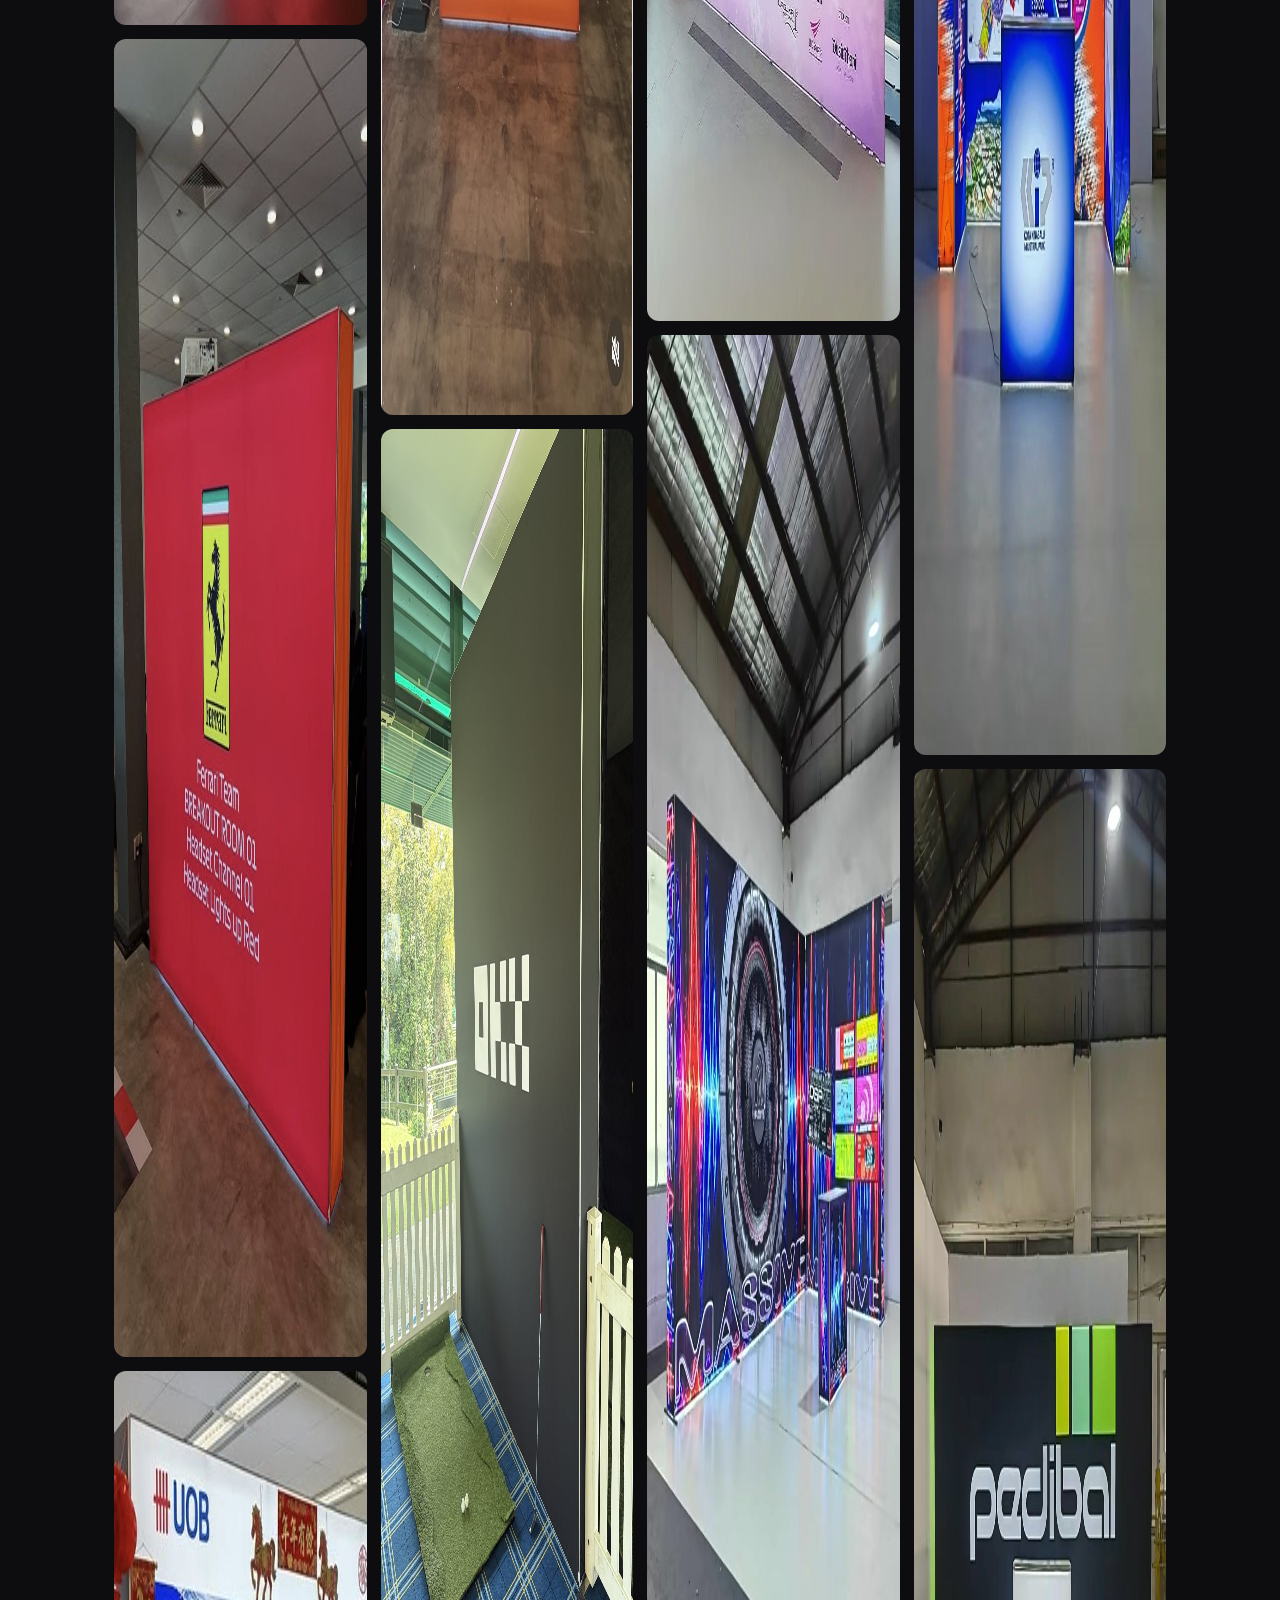
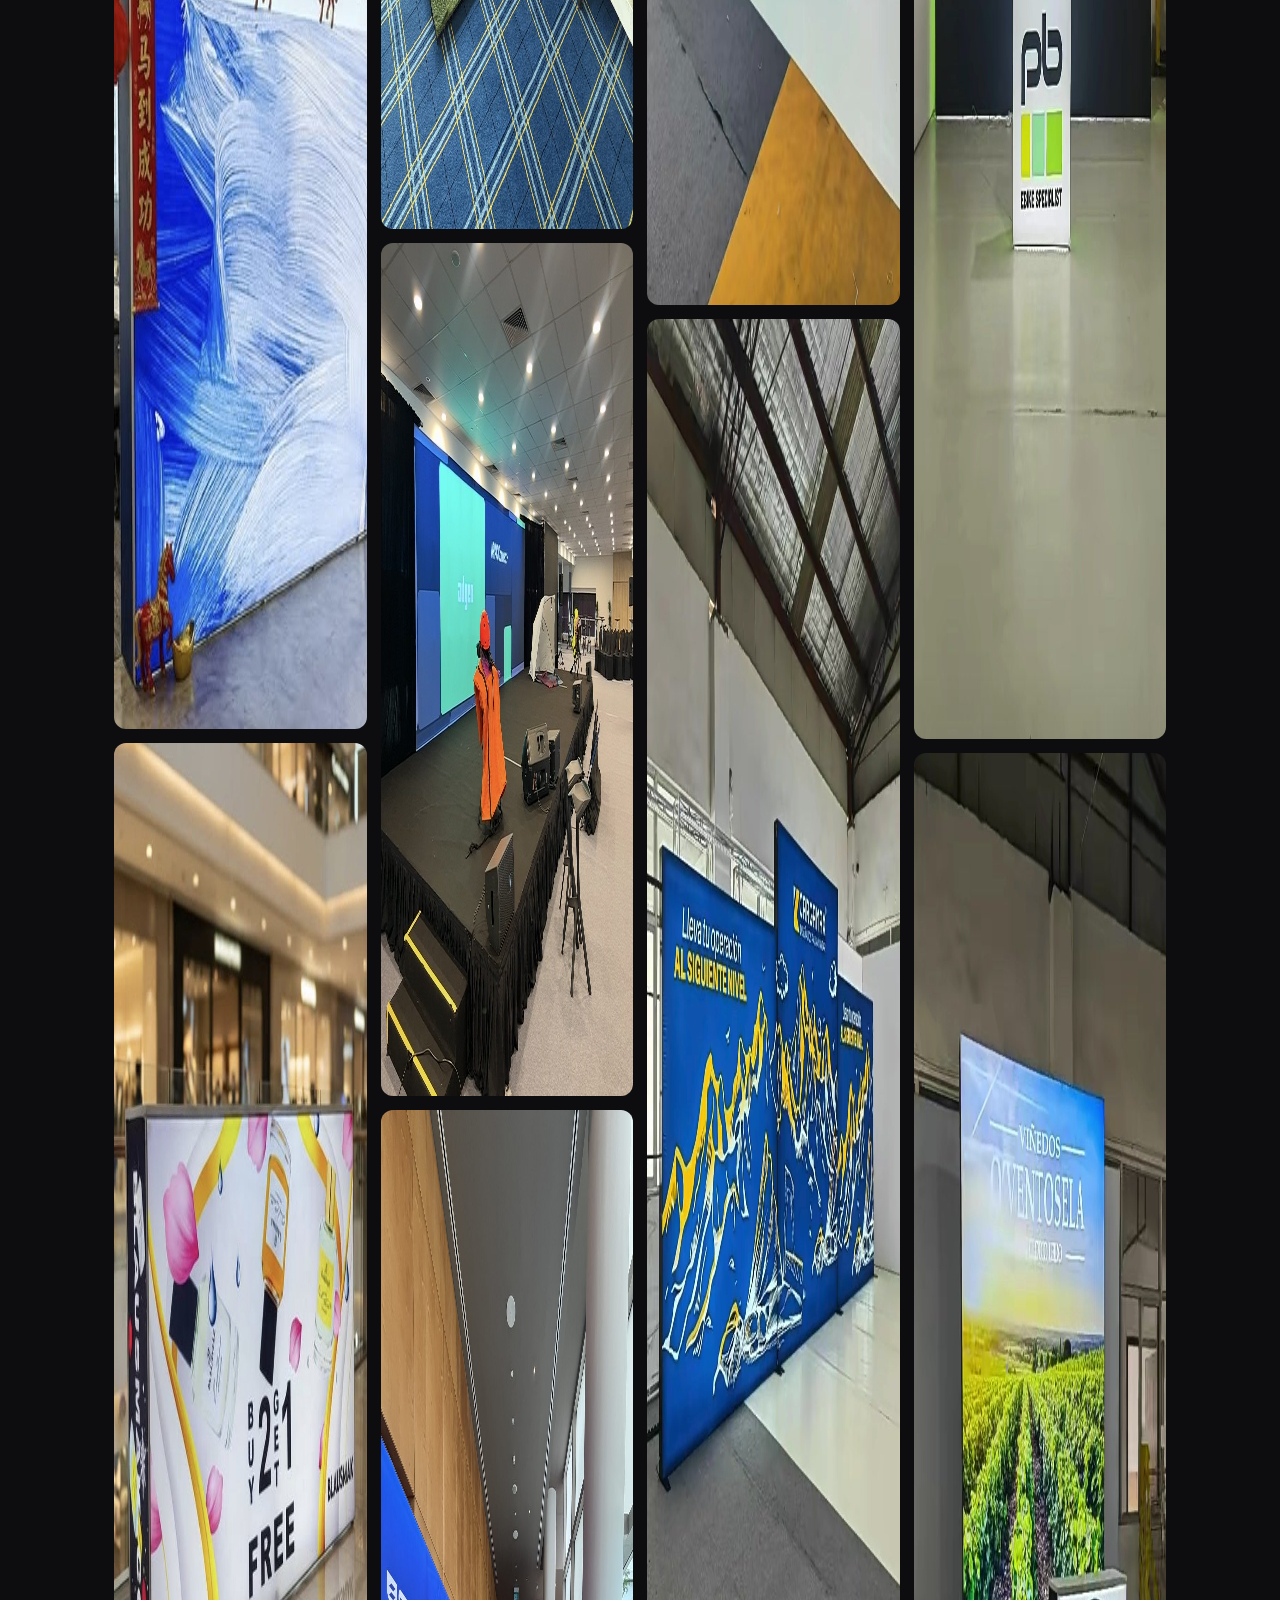
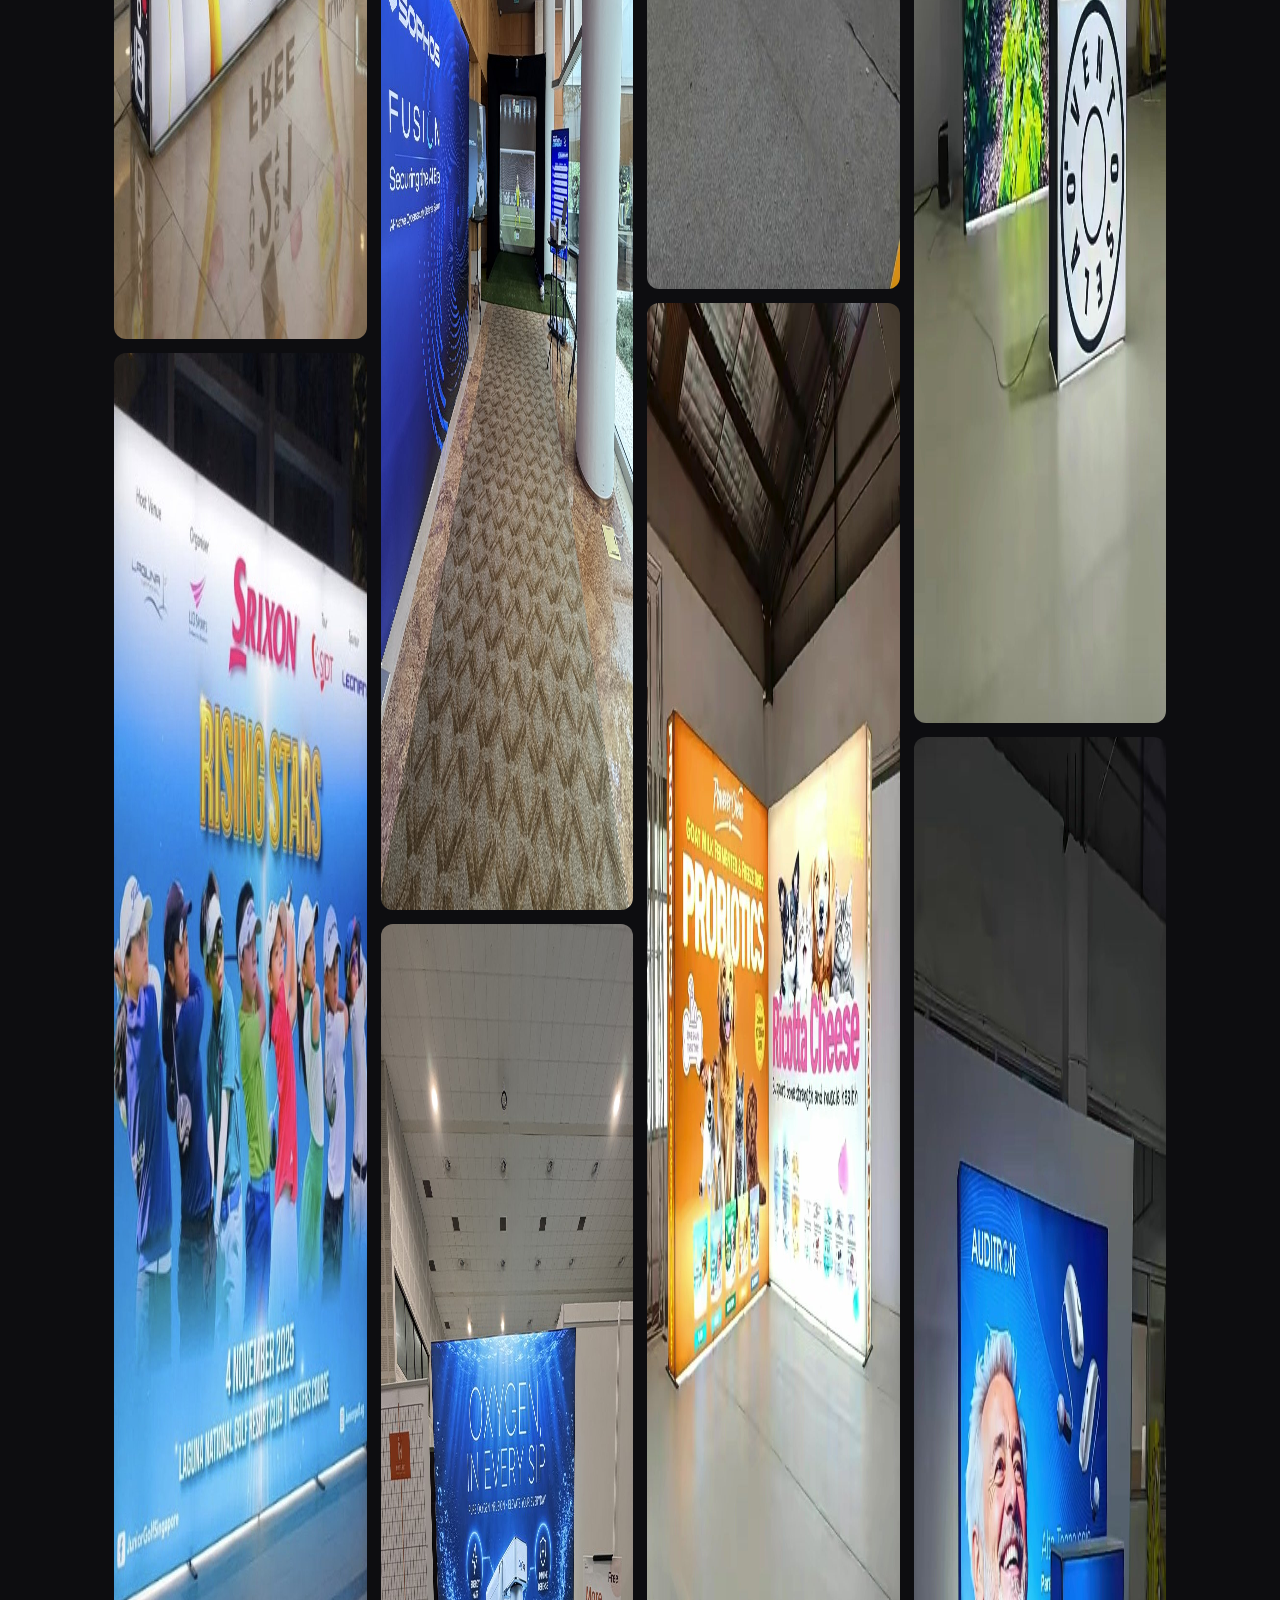
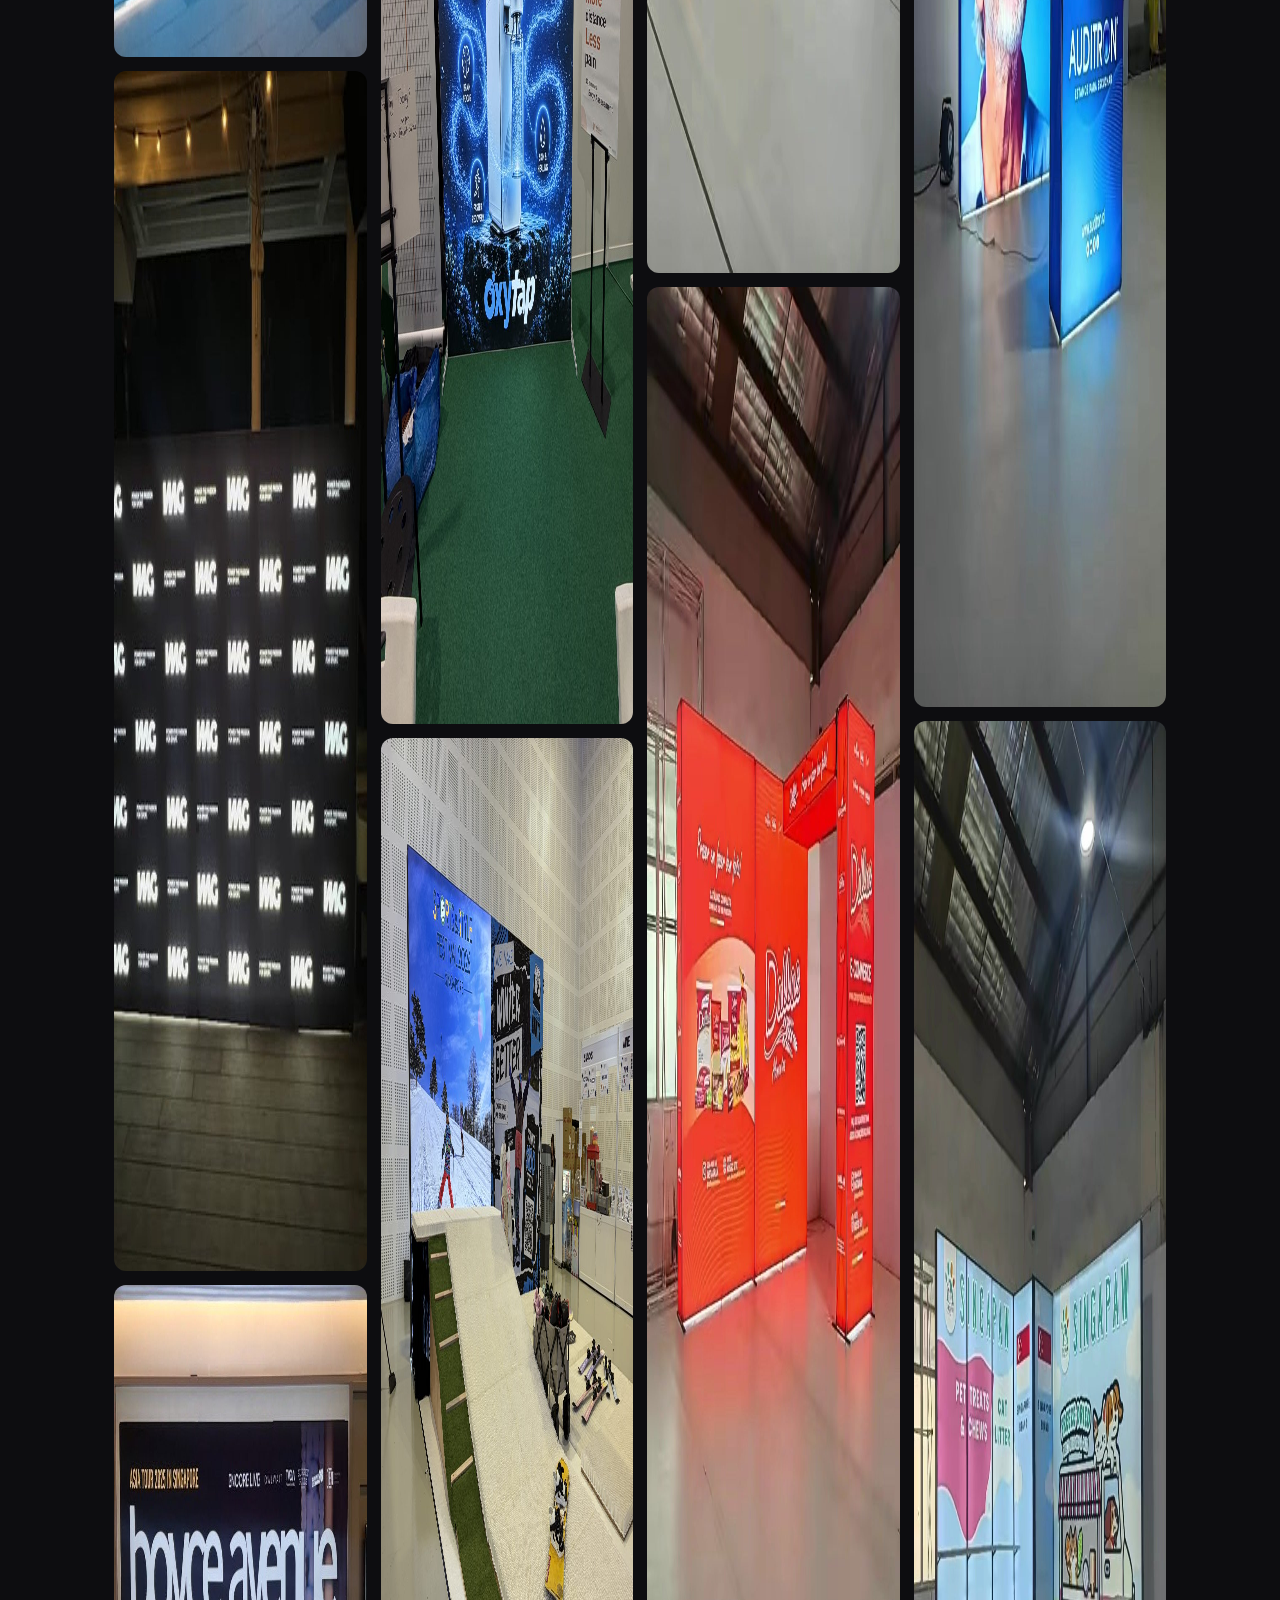
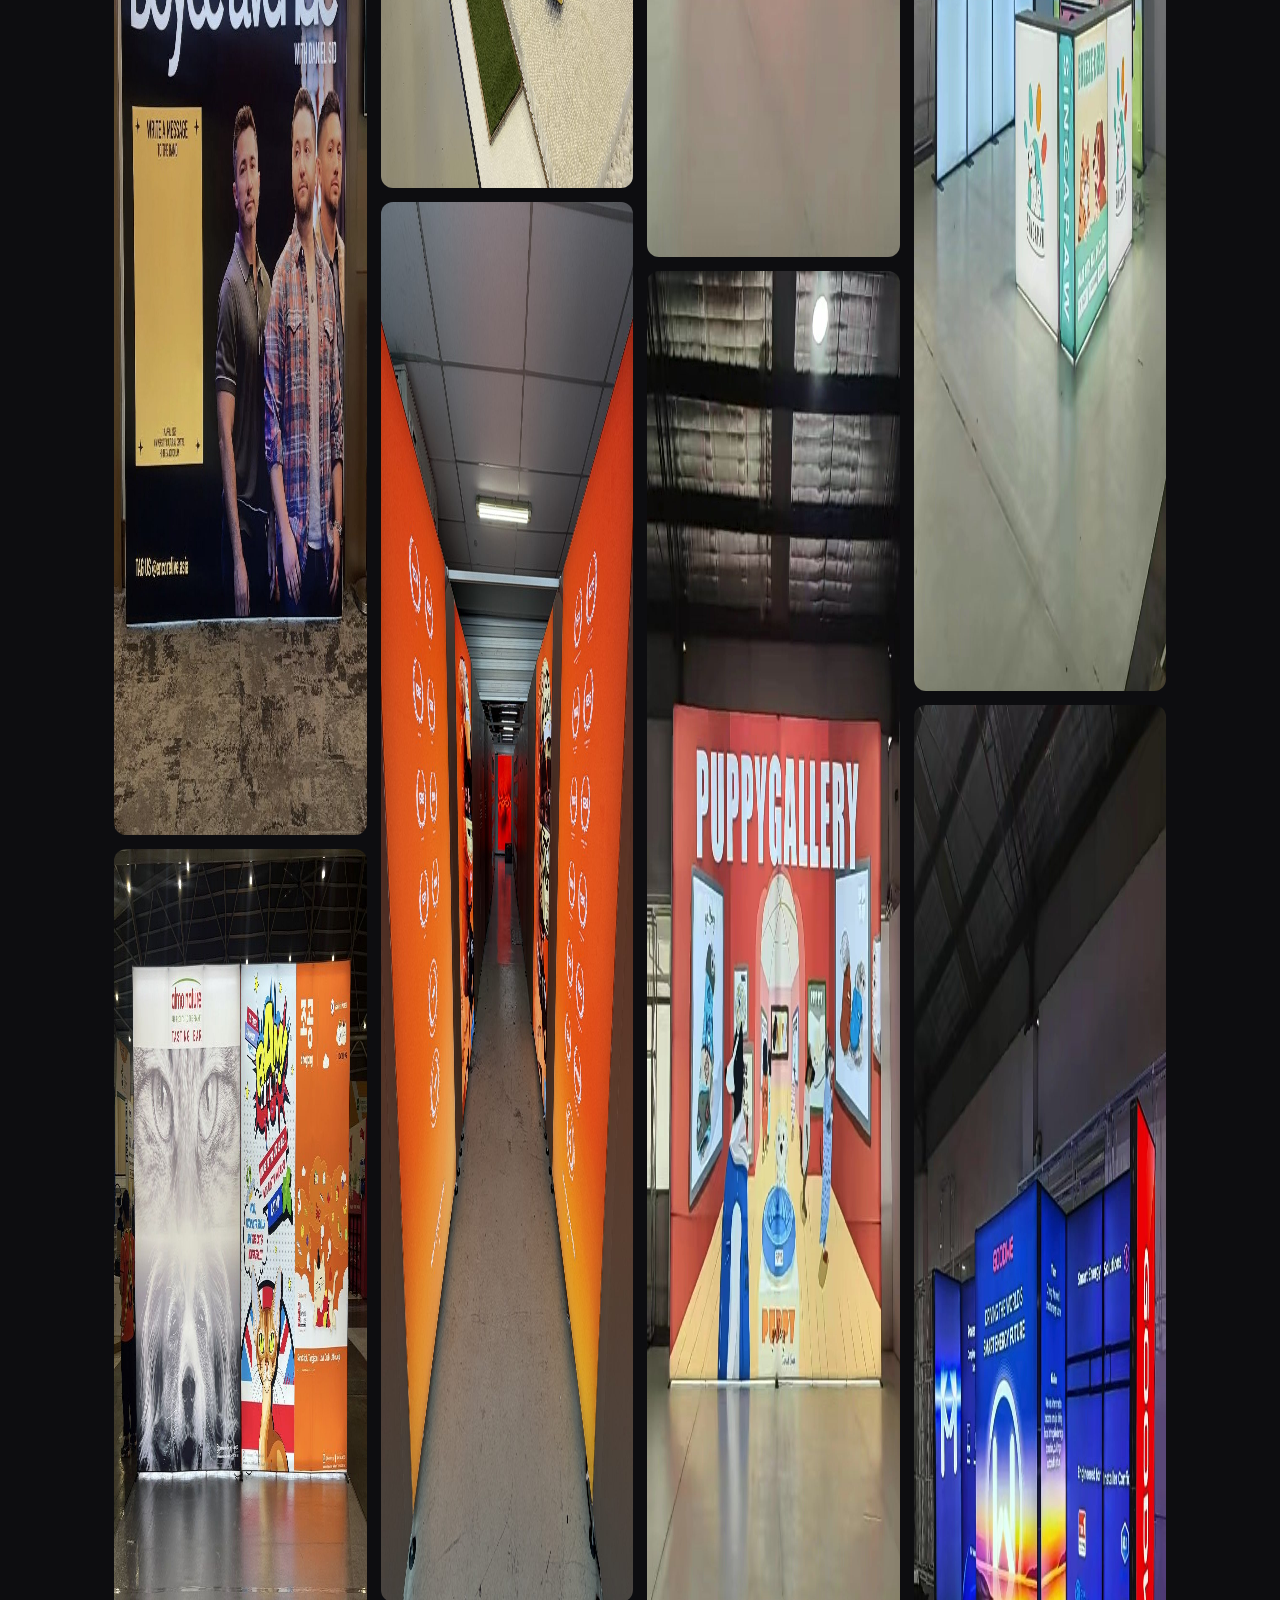
==== commit e04f210f: "SEO + AI search: meta, OG, JSON-LD, FAQ, about, robots, sitemap, llms.txt, icons, 404, IndexNow key;" ====
--- a/index.html
+++ b/index.html
@@ -1,29 +1,43 @@
-<!doctype html><html lang="en"><head><meta charset="utf-8"><meta name="viewport" content="width=device-width,initial-scale=1">
-<title>Lightbox Singapore | LED Backlit Fabric (SEG) Displays – Rental & Sales</title>
-<meta name="description" content="Lightbox Singapore rents and sells LED backlit fabric (SEG) displays for trade show booths, brand backdrops, counters and towers.">
+<!doctype html><html lang="en-SG"><head><meta charset="utf-8"><meta name="viewport" content="width=device-width,initial-scale=1">
+<title>Lightbox Rental Singapore | LED Backlit Fabric SEG Displays | Lightbox Singapore</title>
+<meta name="description" content="Lightbox rental and sales in Singapore. LED backlit fabric (SEG) displays for trade show booths, brand backdrops, counters and towers. 17 frame sizes. WhatsApp +65 9342 3910.">
+<link rel="canonical" href="https://lightboxasia.com/"><link rel="alternate" hreflang="en-SG" href="https://lightboxasia.com/"><link rel="alternate" hreflang="x-default" href="https://lightboxasia.com/">
+<meta name="robots" content="index,follow,max-image-preview:large">
+<meta name="geo.region" content="SG"><meta name="geo.placename" content="Singapore"><meta name="geo.position" content="1.3521;103.8198"><meta name="ICBM" content="1.3521, 103.8198">
+<meta property="og:type" content="website"><meta property="og:site_name" content="Lightbox Singapore"><meta property="og:locale" content="en_SG"><meta property="og:url" content="https://lightboxasia.com/"><meta property="og:title" content="Lightbox Rental Singapore | LED Backlit Fabric SEG Displays | Lightbox Singapore"><meta property="og:description" content="Lightbox rental and sales in Singapore. LED backlit fabric (SEG) displays for trade show booths, brand backdrops, counters and towers. 17 frame sizes. WhatsApp +65 9342 3910."><meta property="og:image" content="https://lightboxasia.com/images/og-lightbox-singapore.jpg"><meta property="og:image:width" content="1200"><meta property="og:image:height" content="630"><meta property="og:image:alt" content="LED backlit fabric lightbox wall by Lightbox Singapore">
+<meta name="twitter:card" content="summary_large_image"><meta name="twitter:title" content="Lightbox Rental Singapore | LED Backlit Fabric SEG Displays | Lightbox Singapore"><meta name="twitter:description" content="Lightbox rental and sales in Singapore. LED backlit fabric (SEG) displays for trade show booths, brand backdrops, counters and towers. 17 frame sizes. WhatsApp +65 9342 3910."><meta name="twitter:image" content="https://lightboxasia.com/images/og-lightbox-singapore.jpg">
+<link rel="icon" href="/favicon.ico" sizes="any"><link rel="icon" type="image/png" sizes="32x32" href="/favicon-32.png"><link rel="apple-touch-icon" href="/apple-touch-icon.png"><link rel="manifest" href="/site.webmanifest"><meta name="theme-color" content="#0d0d10">
+<link rel="preload" as="image" href="images/marko_02.jpg" fetchpriority="high">
+<script type="application/ld+json">{"@context": "https://schema.org", "@type": "LocalBusiness", "@id": "https://lightboxasia.com/#business", "name": "Lightbox Singapore", "url": "https://lightboxasia.com/", "image": "https://lightboxasia.com/images/og-lightbox-singapore.jpg", "logo": "https://lightboxasia.com/icon-512.png", "telephone": "+6593423910", "description": "Rental and sales of LED backlit fabric (SEG) lightbox displays in Singapore for trade show booths, brand backdrops, counters and towers.", "address": {"@type": "PostalAddress", "addressLocality": "Singapore", "addressCountry": "SG"}, "areaServed": {"@type": "Country", "name": "Singapore"}, "sameAs": ["https://instagram.com/lightboxsingapore"], "contactPoint": {"@type": "ContactPoint", "telephone": "+6593423910", "contactType": "sales", "areaServed": "SG", "availableLanguage": "English"}, "makesOffer": [{"@type": "Offer", "itemOffered": {"@type": "Service", "name": "Lightbox rental", "areaServed": "SG"}}, {"@type": "Offer", "itemOffered": {"@type": "Service", "name": "Lightbox sales", "areaServed": "SG"}}, {"@type": "Offer", "itemOffered": {"@type": "Service", "name": "Custom SEG fabric graphics", "areaServed": "SG"}}, {"@type": "Offer", "itemOffered": {"@type": "Service", "name": "Trade show booth lightboxes", "areaServed": "SG"}}]}</script>
+<script type="application/ld+json">{"@context": "https://schema.org", "@type": "WebSite", "name": "Lightbox Singapore", "url": "https://lightboxasia.com/", "inLanguage": "en-SG", "publisher": {"@id": "https://lightboxasia.com/#business"}}</script>
+<script type="application/ld+json">{"@context": "https://schema.org", "@type": "FAQPage", "mainEntity": [{"@type": "Question", "name": "What is a fabric lightbox (SEG lightbox)?", "acceptedAnswer": {"@type": "Answer", "text": "A fabric lightbox is an aluminium frame lit from inside by LED modules, with a printed silicone edge graphic (SEG) pushed into a groove around the edge. The fabric pulls tight and glows evenly with no visible seams. They are used for trade show booths, brand backdrops, counters, towers and retail displays in Singapore."}}, {"@type": "Question", "name": "Can I rent a lightbox in Singapore for one event?", "acceptedAnswer": {"@type": "Answer", "text": "Yes. Lightbox Singapore rents LED backlit fabric displays for single events, exhibitions, launches and activations across Singapore. Send us your event dates, venue and the space you have, and we will recommend frame sizes and a layout. Rental includes the frames with LED lighting, and we can produce the printed fabric graphics for you."}}, {"@type": "Question", "name": "What lightbox frame sizes are available?", "acceptedAnswer": {"@type": "Answer", "text": "We stock 17 standard frame sizes, from a 1 × 1 m counter up to a 9 × 3 m wall, including 2.24 m-high walls, 2 × 2 m, 3 × 3 m and 6 × 3 m. Frames link together to build larger booths and backdrops. If a standard size does not fit your space, we can make custom-sized lightbox frames."}}, {"@type": "Question", "name": "Can I buy lightbox frames instead of renting?", "acceptedAnswer": {"@type": "Answer", "text": "Yes. If you exhibit regularly, buying your own SEG lightbox frames is often better value. You keep the frames and swap only the printed fabric for each campaign. We supply frames, LED lighting and graphics, and can reprint new fabric for your existing frames through our sister service SEG Printing."}}, {"@type": "Question", "name": "How do I get a lightbox quote?", "acceptedAnswer": {"@type": "Answer", "text": "Message us on WhatsApp at +65 9342 3910 with your event, dates, location in Singapore and the sizes you need, or use the enquiry form on this page. We reply with a recommended setup and quote. You can also see recent work on Instagram at @lightboxsingapore."}}]}</script>
 <link rel="stylesheet" href="css/style.css"></head><body>
 <header class="nav"><a class="logo" href="#top">LIGHTBOX <span>SINGAPORE</span></a>
 <button class="burger" aria-label="Menu">☰</button>
-<nav><a href="#offer">What we offer</a><a href="#rent">Rent or buy</a><a href="#sizes">Frame sizes</a><a href="#jobs">Clients</a><a href="#gallery">Gallery</a><a class="btn sm" href="#contact">Enquire</a></nav></header>
+<nav aria-label="Main"><a href="#offer">What we offer</a><a href="#rent">Rent or buy</a><a href="#sizes">Frame sizes</a><a href="#jobs">Clients</a><a href="#gallery">Gallery</a><a href="#faq">FAQ</a><a class="btn sm" href="#contact">Enquire</a></nav></header>
+<main>
 <section id="top" class="hero" style="background-image:url(images/marko_02.jpg)"><div class="ov"></div><div class="hc">
-<p class="eyebrow">LED backlit fabric (SEG) displays</p><h1>Make your brand <em>glow.</em></h1>
+<p class="eyebrow">LED backlit fabric (SEG) displays</p><h1>Make your brand <em>glow.</em><span class="h1s">Lightbox rental &amp; LED backlit fabric displays in Singapore</span></h1>
 <p class="lead">Trade show booths, brand backdrops, counters and towers — available to rent or buy in Singapore.</p>
 <div class="cta"><a class="btn" href="https://wa.me/6593423910" target="_blank" rel="noopener">WhatsApp us</a><a class="btn ghost" href="#gallery">See our work</a></div></div></section>
 <section id="offer" class="wrap"><h2>What we offer</h2><p class="sub">Tension-fabric graphics, evenly lit from behind with LED, on lightweight aluminium frames.</p>
 <div class="cards">
-<div class="card"><img src="images/lightbox_26.jpg" alt="Lightbox trade show booth" loading="lazy"><h3>Trade show booths</h3><p>Inline, corner and island booths built from modular lightbox walls.</p></div>
-<div class="card"><img src="images/marko_02.jpg" alt="Lightbox brand backdrop" loading="lazy"><h3>Brand backdrops</h3><p>Large glowing walls for launches, events, photo moments and stages.</p></div>
-<div class="card"><img src="images/lightbox_25.jpg" alt="Backlit counter" loading="lazy"><h3>Counters</h3><p>Illuminated reception and demo counters with your branding.</p></div>
-<div class="card"><img src="images/lightbox_28.jpg" alt="Backlit tower" loading="lazy"><h3>Towers</h3><p>Freestanding lit towers that pull attention from across the hall.</p></div>
+<div class="card"><img width="1206" height="1570" src="images/lightbox_26.jpg" alt="Trade show booth built from LED lightbox walls in Singapore" loading="lazy"><h3>Trade show booths</h3><p>Inline, corner and island booths built from modular lightbox walls.</p></div>
+<div class="card"><img width="1206" height="854" src="images/marko_02.jpg" alt="Backlit fabric brand backdrop wall" loading="lazy"><h3>Brand backdrops</h3><p>Large glowing walls for launches, events, photo moments and stages.</p></div>
+<div class="card"><img width="1206" height="1570" src="images/lightbox_25.jpg" alt="Illuminated backlit fabric counter" loading="lazy"><h3>Counters</h3><p>Illuminated reception and demo counters with your branding.</p></div>
+<div class="card"><img width="1206" height="1570" src="images/lightbox_28.jpg" alt="Freestanding backlit fabric lightbox tower" loading="lazy"><h3>Towers</h3><p>Freestanding lit towers that pull attention from across the hall.</p></div>
 </div></section>
 <section id="rent" class="band"><div class="wrap two"><div><h2>Rent or buy</h2><p class="sub">Choose what suits your event calendar.</p></div>
 <div class="opts"><div><h3>Rental</h3><p>For one-off shows and activations. Tell us your dates and space, and we'll recommend a setup.</p></div>
 <div><h3>Sales</h3><p>Own your frames for repeat events. Fabric graphics can be swapped as your campaigns change.</p></div>
 <div><h3>Custom graphics</h3><p>Printed fabric made to your artwork, sized to your frame.</p></div>
-<div><h3>Reprint</h3><p>Need fresh graphics for your existing frame? Get new fabric prints made at <a href="http://segprinting.com" target="_blank" rel="noopener">SEG Printing</a> &rarr;</p></div></div></div></section>
+<div><h3>Reprint</h3><p>Need fresh graphics for your existing frame? Get new fabric prints made at <a href="https://segprinting.com/" target="_blank" rel="noopener">SEG Printing (fabric reprints)</a> &rarr;</p></div></div></div></section>
 <section id="sizes" class="wrap"><h2>Frame sizes</h2><p class="sub">Standard pop-up lightbox frames, available to rent or buy. Need something different? We can make custom sizes.</p><div class="tbl"><table><thead><tr><th>Type</th><th>Frame size (W × H)</th><th>Graphic size (W × H)</th><th>Power</th></tr></thead><tbody><tr><td>Wall</td><td>1.5 × 2.24 m</td><td>1500 × 2240 mm</td><td>60W</td></tr><tr><td>Wall</td><td>2.24 × 2.24 m</td><td>2240 × 2240 mm</td><td>180W</td></tr><tr><td>Wall</td><td>3.0 × 2.24 m</td><td>2970 × 2240 mm</td><td>240W</td></tr><tr><td>Wall</td><td>3.7 × 2.24 m</td><td>3700 × 2240 mm</td><td>290W</td></tr><tr><td>Wall</td><td>3 × 1.5 m</td><td>2970 × 1500 mm</td><td>120W</td></tr><tr><td>Counter</td><td>1 × 1 m</td><td>1010 × 1010 mm</td><td>40W</td></tr><tr><td>Wall</td><td>1 × 2 m</td><td>1010 × 1980 mm</td><td>80W</td></tr><tr><td>Wall</td><td>2 × 2 m</td><td>1980 × 1980 mm</td><td>160W</td></tr><tr><td>Wall</td><td>2 × 3 m</td><td>1980 × 2950 mm</td><td>160W</td></tr><tr><td>Wall</td><td>2 × 4 m</td><td>1980 × 3920 mm</td><td>160W</td></tr><tr><td>Wall</td><td>3 × 3 m</td><td>2950 × 2950 mm</td><td>240W</td></tr><tr><td>Wall</td><td>4 × 3 m</td><td>3920 × 2950 mm</td><td>320W</td></tr><tr><td>Wall</td><td>5 × 3 m</td><td>4930 × 2950 mm</td><td>400W</td></tr><tr><td>Wall</td><td>6 × 3 m</td><td>5900 × 2950 mm</td><td>480W</td></tr><tr><td>Wall</td><td>7 × 3 m</td><td>6870 × 2950 mm</td><td>560W</td></tr><tr><td>Wall</td><td>8 × 3 m</td><td>7840 × 2950 mm</td><td>640W</td></tr><tr><td>Wall</td><td>9 × 3 m</td><td>8860 × 2950 mm</td><td>720W</td></tr></tbody></table></div><p class="cta-line"><a class="btn" href="https://wa.me/6593423910?text=Hi%20Lightbox%20Singapore%2C%20I%27d%20like%20to%20enquire%20about%20a%20frame%20size." target="_blank" rel="noopener">Ask about a size on WhatsApp</a></p></section>
-<section id="jobs" class="wrap"><div class="logos"><p class="logos-cap">Brands we've worked with</p><ul><li><img src="images/logos/mclaren.svg" alt="McLaren" loading="lazy"></li><li><img src="images/logos/ferrari.svg" alt="Ferrari" loading="lazy"></li><li><img src="images/logos/bmw.svg" class="gs" alt="BMW" loading="lazy"></li><li><img src="images/logos/porsche.svg" alt="Porsche" loading="lazy"></li><li><img src="images/logos/williams.svg" alt="Williams Racing" loading="lazy"></li><li><img src="images/logos/uob.svg" alt="UOB" loading="lazy"></li><li><img src="images/logos/petlovers.png" alt="Pet Lovers Centre" class="tall" loading="lazy"></li><li><img src="images/logos/on.svg" alt="On Running" loading="lazy"></li><li><img src="images/logos/srixon.svg" alt="Srixon" loading="lazy"></li><li><img src="images/logos/wmg.svg" class="gs" alt="Warner Music Group" loading="lazy"></li><li><img src="images/logos/sophos.svg" alt="Sophos" loading="lazy"></li><li><img src="images/logos/okx.svg" class="sm" alt="OKX" loading="lazy"></li><li><img src="images/logos/adyen.svg" alt="Adyen" loading="lazy"></li><li><img src="images/logos/apos.png" class="tall" alt="APOS Sports Edge" loading="lazy"></li><li><img src="images/logos/mpa.png" alt="Media Partners Asia" loading="lazy"></li><li><img src="images/logos/altimate.png" alt="Altimate Pet" loading="lazy"></li><li><img src="images/logos/holuah.png" alt="Holuah" loading="lazy"></li><li><img src="images/logos/qianhu.png" class="tall" alt="Qian Hu" loading="lazy"></li><li class="lk"><img src="images/logos/oxytap.png" alt="OxyTap" loading="lazy"><span class="wm">OxyTap</span></li><li><span class="wm">Moutai</span></li><li><span class="wm">Natureal</span></li><li class="lk"><img src="images/logos/sga.png" alt="Singapore Golf Association" loading="lazy"><span class="wm">SGA</span></li><li><span class="wm">Blausmak</span></li><li><span class="wm">Encore Live</span></li></ul></div></section>
-<section id="gallery" class="wrap"><h2>Gallery</h2><p class="sub">A selection of lightbox builds.</p><div class="grid"><button class="g" data-src="images/lb_new_01.jpg"><img src="images/lb_new_01.jpg" alt="Backlit fabric wall, sports campaign" loading="lazy"></button><button class="g" data-src="images/lb_new_02.jpg"><img src="images/lb_new_02.jpg" alt="SGA red and white backlit walls" loading="lazy"></button><button class="g" data-src="images/lb_new_03.jpg"><img src="images/lb_new_03.jpg" alt="Ferrari backlit wall" loading="lazy"></button><button class="g" data-src="images/lb_new_04.jpg"><img src="images/lb_new_04.jpg" alt="UOB backlit fabric wall" loading="lazy"></button><button class="g" data-src="images/lb_new_05.jpg"><img src="images/lb_new_05.jpg" alt="Blausmak shopping mall lightbox" loading="lazy"></button><button class="g" data-src="images/lb_new_06.jpg"><img src="images/lb_new_06.jpg" alt="Srixon Rising Stars backlit display" loading="lazy"></button><button class="g" data-src="images/lb_new_07.jpg"><img src="images/lb_new_07.jpg" alt="WMG backlit step-and-repeat wall" loading="lazy"></button><button class="g" data-src="images/lb_new_08.jpg"><img src="images/lb_new_08.jpg" alt="Boyce Avenue Asia Tour backlit display" loading="lazy"></button><button class="g" data-src="images/marko_02.jpg"><img src="images/marko_02.jpg" alt="Backlit SEG fabric lightbox display" loading="lazy"></button><button class="g" data-src="images/marko_01.jpg"><img src="images/marko_01.jpg" alt="Backlit SEG fabric lightbox display" loading="lazy"></button><button class="g" data-src="images/g_ferrari_01.jpg"><img src="images/g_ferrari_01.jpg" alt="Ferrari backlit fabric lightbox corner walls" loading="lazy"></button><button class="g" data-src="images/g_on_01.jpg"><img src="images/g_on_01.jpg" alt="On Running 'Real Singapore Energy' backlit counter wall" loading="lazy"></button><button class="g" data-src="images/g_on_02.jpg"><img src="images/g_on_02.jpg" alt="On Running 'Creation Station' backlit fabric wall" loading="lazy"></button><button class="g" data-src="images/g_natureal_01.jpg"><img src="images/g_natureal_01.jpg" alt="Natureal and Platinum Choice pet booth with backlit walls" loading="lazy"></button><button class="g" data-src="images/g_holuah_01.jpg"><img src="images/g_holuah_01.jpg" alt="Holuah exhibition booth with backlit lightbox wall" loading="lazy"></button><button class="g" data-src="images/g_mclaren_01.jpg"><img src="images/g_mclaren_01.jpg" alt="McLaren orange backlit fabric panel" loading="lazy"></button><button class="g" data-src="images/g_okx_01.jpg"><img src="images/g_okx_01.jpg" alt="OKX golf bay backlit wall" loading="lazy"></button><button class="g" data-src="images/g_adyen_01.jpg"><img src="images/g_adyen_01.jpg" alt="Adyen event stage with backlit screen wall" loading="lazy"></button><button class="g" data-src="images/g_sophos_01.jpg"><img src="images/g_sophos_01.jpg" alt="Sophos Fusion backlit lightbox corridor" loading="lazy"></button><button class="g" data-src="images/g_oxytap_01.jpg"><img src="images/g_oxytap_01.jpg" alt="OxyTap backlit fabric display panel" loading="lazy"></button><button class="g" data-src="images/g_sportsstyle_01.jpg"><img src="images/g_sportsstyle_01.jpg" alt="Sports & Style Festival backlit display walls" loading="lazy"></button><button class="g" data-src="images/g_mclaren_02.jpg"><img src="images/g_mclaren_02.jpg" alt="McLaren orange backlit lightbox corridor" loading="lazy"></button><button class="g" data-src="images/g_apos_01.jpg"><img src="images/g_apos_01.jpg" alt="Apos Sports Edge backlit fabric wall" loading="lazy"></button><button class="g" data-src="images/g_apos_02.jpg"><img src="images/g_apos_02.jpg" alt="Apos Sports Edge pair of backlit walls" loading="lazy"></button><button class="g" data-src="images/g_apos_03.jpg"><img src="images/g_apos_03.jpg" alt="Future of Sports backlit lightbox wall" loading="lazy"></button><button class="g" data-src="images/g_altimatepet_01.jpg"><img src="images/g_altimatepet_01.jpg" alt="Altimate Pet backlit booth wall" loading="lazy"></button><button class="g" data-src="images/g_sophos_02.jpg"><img src="images/g_sophos_02.jpg" alt="Sophos Fusion backlit fabric wall" loading="lazy"></button><button class="g" data-src="images/g_moutai_01.jpg"><img src="images/g_moutai_01.jpg" alt="Moutai Singapore Ladies Masters backlit towers" loading="lazy"></button><button class="g" data-src="images/g_moutai_02.jpg"><img src="images/g_moutai_02.jpg" alt="Moutai Singapore Ladies Masters backlit pillars" loading="lazy"></button><button class="g" data-src="images/g_moutai_03.jpg"><img src="images/g_moutai_03.jpg" alt="Moutai Singapore Ladies Masters large backlit wall" loading="lazy"></button><button class="g" data-src="images/lightbox_02.jpg"><img src="images/lightbox_02.jpg" alt="Backlit SEG fabric lightbox display" loading="lazy"></button><button class="g" data-src="images/lightbox_03.jpg"><img src="images/lightbox_03.jpg" alt="Backlit SEG fabric lightbox display" loading="lazy"></button><button class="g" data-src="images/lightbox_06.jpg"><img src="images/lightbox_06.jpg" alt="Backlit SEG fabric lightbox display" loading="lazy"></button><button class="g" data-src="images/lightbox_07.jpg"><img src="images/lightbox_07.jpg" alt="Backlit SEG fabric lightbox display" loading="lazy"></button><button class="g" data-src="images/lightbox_09.jpg"><img src="images/lightbox_09.jpg" alt="Backlit SEG fabric lightbox display" loading="lazy"></button><button class="g" data-src="images/lightbox_11.jpg"><img src="images/lightbox_11.jpg" alt="Backlit SEG fabric lightbox display" loading="lazy"></button><button class="g" data-src="images/lightbox_15.jpg"><img src="images/lightbox_15.jpg" alt="Backlit SEG fabric lightbox display" loading="lazy"></button><button class="g" data-src="images/lightbox_17.jpg"><img src="images/lightbox_17.jpg" alt="Backlit SEG fabric lightbox display" loading="lazy"></button><button class="g" data-src="images/lightbox_18.jpg"><img src="images/lightbox_18.jpg" alt="Backlit SEG fabric lightbox display" loading="lazy"></button><button class="g" data-src="images/lightbox_19.jpg"><img src="images/lightbox_19.jpg" alt="Backlit SEG fabric lightbox display" loading="lazy"></button><button class="g" data-src="images/lightbox_21.jpg"><img src="images/lightbox_21.jpg" alt="Backlit SEG fabric lightbox display" loading="lazy"></button><button class="g" data-src="images/lightbox_23.jpg"><img src="images/lightbox_23.jpg" alt="Backlit SEG fabric lightbox display" loading="lazy"></button><button class="g" data-src="images/lightbox_24.jpg"><img src="images/lightbox_24.jpg" alt="Backlit SEG fabric lightbox display" loading="lazy"></button><button class="g" data-src="images/lightbox_25.jpg"><img src="images/lightbox_25.jpg" alt="Backlit SEG fabric lightbox display" loading="lazy"></button><button class="g" data-src="images/lightbox_26.jpg"><img src="images/lightbox_26.jpg" alt="Backlit SEG fabric lightbox display" loading="lazy"></button><button class="g" data-src="images/lightbox_27.jpg"><img src="images/lightbox_27.jpg" alt="Backlit SEG fabric lightbox display" loading="lazy"></button><button class="g" data-src="images/lightbox_28.jpg"><img src="images/lightbox_28.jpg" alt="Backlit SEG fabric lightbox display" loading="lazy"></button><button class="g" data-src="images/lightbox_30.jpg"><img src="images/lightbox_30.jpg" alt="Backlit SEG fabric lightbox display" loading="lazy"></button><button class="g" data-src="images/lightbox_01.jpg"><img src="images/lightbox_01.jpg" alt="Backlit SEG fabric lightbox display" loading="lazy"></button></div></section>
+<section id="jobs" class="wrap"><div class="logos"><h2 class="logos-cap">Brands we've worked with</h2><ul><li><img src="images/logos/mclaren.png" alt="McLaren" loading="lazy"></li><li><img src="images/logos/ferrari.png" alt="Ferrari" loading="lazy"></li><li><img src="images/logos/bmw.svg" alt="BMW" loading="lazy"></li><li><img src="images/logos/porsche.svg" alt="Porsche" loading="lazy"></li><li><img src="images/logos/williams.svg" alt="Williams Racing" loading="lazy"></li><li><img src="images/logos/uob.svg" alt="UOB" loading="lazy"></li><li><img width="420" height="228" src="images/logos/petlovers.png" alt="Pet Lovers Centre" class="tall" loading="lazy"></li><li><img src="images/logos/on.png" alt="On Running" loading="lazy"></li><li><img src="images/logos/srixon.svg" alt="Srixon" loading="lazy"></li><li><img src="images/logos/wmg.svg" alt="Warner Music Group" loading="lazy"></li><li><img src="images/logos/sophos.svg" alt="Sophos" loading="lazy"></li><li><img src="images/logos/okx.svg" class="sm" alt="OKX" loading="lazy"></li><li><img src="images/logos/adyen.svg" alt="Adyen" loading="lazy"></li><li><img width="709" height="200" src="images/logos/apos.png" class="tall" alt="APOS Sports Edge" loading="lazy"></li><li><img width="800" height="92" src="images/logos/mpa.png" alt="Media Partners Asia" loading="lazy"></li><li><img width="532" height="165" src="images/logos/altimate.png" alt="Altimate Pet" loading="lazy"></li><li><img width="800" height="149" src="images/logos/holuah.png" alt="Holuah" loading="lazy"></li><li><img width="287" height="105" src="images/logos/qianhu.png" class="tall" alt="Qian Hu" loading="lazy"></li><li class="lk"><img width="178" height="200" src="images/logos/oxytap.png" alt="OxyTap" loading="lazy"><span class="wm">OxyTap</span></li><li><img src="images/logos/moutai.png" alt="Kweichow Moutai" loading="lazy"></li><li><span class="wm">Natureal</span></li><li class="lk"><img width="249" height="174" src="images/logos/sga.png" alt="Singapore Golf Association" loading="lazy"><span class="wm">SGA</span></li><li><span class="wm">Blausmak</span></li><li><span class="wm">Encore Live</span></li></ul></div></section>
+<section id="gallery" class="wrap"><h2>Gallery</h2><p class="sub">A selection of lightbox builds.</p><div class="grid"><button class="g" data-src="images/lb_new_01.jpg"><img width="958" height="1208" src="images/lb_new_01.jpg" alt="Backlit fabric wall, sports campaign" loading="lazy"></button><button class="g" data-src="images/lb_new_02.jpg"><img width="953" height="1202" src="images/lb_new_02.jpg" alt="SGA red and white backlit walls" loading="lazy"></button><button class="g" data-src="images/lb_new_03.jpg"><img width="1045" height="1318" src="images/lb_new_03.jpg" alt="Ferrari backlit wall" loading="lazy"></button><button class="g" data-src="images/lb_new_04.jpg"><img width="759" height="958" src="images/lb_new_04.jpg" alt="UOB backlit fabric wall" loading="lazy"></button><button class="g" data-src="images/lb_new_05.jpg"><img width="948" height="1196" src="images/lb_new_05.jpg" alt="Blausmak shopping mall lightbox" loading="lazy"></button><button class="g" data-src="images/lb_new_06.jpg"><img width="1034" height="1304" src="images/lb_new_06.jpg" alt="Srixon Rising Stars backlit display" loading="lazy"></button><button class="g" data-src="images/lb_new_07.jpg"><img width="951" height="1200" src="images/lb_new_07.jpg" alt="WMG backlit step-and-repeat wall" loading="lazy"></button><button class="g" data-src="images/lb_new_08.jpg"><img width="912" height="1150" src="images/lb_new_08.jpg" alt="Boyce Avenue Asia Tour backlit display" loading="lazy"></button><button class="g" data-src="images/marko_02.jpg"><img width="1206" height="854" src="images/marko_02.jpg" alt="LED backlit SEG fabric lightbox display, Singapore event" loading="lazy"></button><button class="g" data-src="images/marko_01.jpg"><img width="1206" height="1322" src="images/marko_01.jpg" alt="LED backlit SEG fabric lightbox display, Singapore event" loading="lazy"></button><button class="g" data-src="images/g_ferrari_01.jpg"><img width="1170" height="1056" src="images/g_ferrari_01.jpg" alt="Ferrari backlit fabric lightbox corner walls" loading="lazy"></button><button class="g" data-src="images/g_on_01.jpg"><img width="1400" height="1050" src="images/g_on_01.jpg" alt="On Running 'Real Singapore Energy' backlit counter wall" loading="lazy"></button><button class="g" data-src="images/g_on_02.jpg"><img width="1400" height="1050" src="images/g_on_02.jpg" alt="On Running 'Creation Station' backlit fabric wall" loading="lazy"></button><button class="g" data-src="images/g_natureal_01.jpg"><img width="1050" height="1400" src="images/g_natureal_01.jpg" alt="Natureal and Platinum Choice pet booth with backlit walls" loading="lazy"></button><button class="g" data-src="images/g_holuah_01.jpg"><img width="1050" height="1400" src="images/g_holuah_01.jpg" alt="Holuah exhibition booth with backlit lightbox wall" loading="lazy"></button><button class="g" data-src="images/g_mclaren_01.jpg"><img width="1069" height="1400" src="images/g_mclaren_01.jpg" alt="McLaren orange backlit fabric panel" loading="lazy"></button><button class="g" data-src="images/g_okx_01.jpg"><img width="1050" height="1400" src="images/g_okx_01.jpg" alt="OKX golf bay backlit wall" loading="lazy"></button><button class="g" data-src="images/g_adyen_01.jpg"><img width="1206" height="853" src="images/g_adyen_01.jpg" alt="Adyen event stage with backlit screen wall" loading="lazy"></button><button class="g" data-src="images/g_sophos_01.jpg"><img width="1050" height="1400" src="images/g_sophos_01.jpg" alt="Sophos Fusion backlit lightbox corridor" loading="lazy"></button><button class="g" data-src="images/g_oxytap_01.jpg"><img width="1050" height="1400" src="images/g_oxytap_01.jpg" alt="OxyTap backlit fabric display panel" loading="lazy"></button><button class="g" data-src="images/g_sportsstyle_01.jpg"><img width="1400" height="1050" src="images/g_sportsstyle_01.jpg" alt="Sports & Style Festival backlit display walls" loading="lazy"></button><button class="g" data-src="images/g_mclaren_02.jpg"><img width="1050" height="1400" src="images/g_mclaren_02.jpg" alt="McLaren orange backlit lightbox corridor" loading="lazy"></button><button class="g" data-src="images/g_apos_01.jpg"><img width="1400" height="1050" src="images/g_apos_01.jpg" alt="Apos Sports Edge backlit fabric wall" loading="lazy"></button><button class="g" data-src="images/g_apos_02.jpg"><img width="1400" height="1050" src="images/g_apos_02.jpg" alt="Apos Sports Edge pair of backlit walls" loading="lazy"></button><button class="g" data-src="images/g_apos_03.jpg"><img width="1400" height="788" src="images/g_apos_03.jpg" alt="Future of Sports backlit lightbox wall" loading="lazy"></button><button class="g" data-src="images/g_altimatepet_01.jpg"><img width="1206" height="1126" src="images/g_altimatepet_01.jpg" alt="Altimate Pet backlit booth wall" loading="lazy"></button><button class="g" data-src="images/g_sophos_02.jpg"><img width="1206" height="879" src="images/g_sophos_02.jpg" alt="Sophos Fusion backlit fabric wall" loading="lazy"></button><button class="g" data-src="images/g_moutai_01.jpg"><img width="1206" height="1368" src="images/g_moutai_01.jpg" alt="Moutai Singapore Ladies Masters backlit towers" loading="lazy"></button><button class="g" data-src="images/g_moutai_02.jpg"><img width="1206" height="1386" src="images/g_moutai_02.jpg" alt="Moutai Singapore Ladies Masters backlit pillars" loading="lazy"></button><button class="g" data-src="images/g_moutai_03.jpg"><img width="1206" height="1320" src="images/g_moutai_03.jpg" alt="Moutai Singapore Ladies Masters large backlit wall" loading="lazy"></button><button class="g" data-src="images/lightbox_02.jpg"><img width="1206" height="1570" src="images/lightbox_02.jpg" alt="LED backlit SEG fabric lightbox display, Singapore event" loading="lazy"></button><button class="g" data-src="images/lightbox_03.jpg"><img width="1206" height="1570" src="images/lightbox_03.jpg" alt="LED backlit SEG fabric lightbox display, Singapore event" loading="lazy"></button><button class="g" data-src="images/lightbox_06.jpg"><img width="1206" height="1570" src="images/lightbox_06.jpg" alt="LED backlit SEG fabric lightbox display, Singapore event" loading="lazy"></button><button class="g" data-src="images/lightbox_07.jpg"><img width="1206" height="1570" src="images/lightbox_07.jpg" alt="LED backlit SEG fabric lightbox display, Singapore event" loading="lazy"></button><button class="g" data-src="images/lightbox_09.jpg"><img width="1206" height="1570" src="images/lightbox_09.jpg" alt="LED backlit SEG fabric lightbox display, Singapore event" loading="lazy"></button><button class="g" data-src="images/lightbox_11.jpg"><img width="1206" height="1570" src="images/lightbox_11.jpg" alt="LED backlit SEG fabric lightbox display, Singapore event" loading="lazy"></button><button class="g" data-src="images/lightbox_15.jpg"><img width="1206" height="1570" src="images/lightbox_15.jpg" alt="LED backlit SEG fabric lightbox display, Singapore event" loading="lazy"></button><button class="g" data-src="images/lightbox_17.jpg"><img width="1206" height="1570" src="images/lightbox_17.jpg" alt="LED backlit SEG fabric lightbox display, Singapore event" loading="lazy"></button><button class="g" data-src="images/lightbox_18.jpg"><img width="1206" height="1570" src="images/lightbox_18.jpg" alt="LED backlit SEG fabric lightbox display, Singapore event" loading="lazy"></button><button class="g" data-src="images/lightbox_19.jpg"><img width="1206" height="1570" src="images/lightbox_19.jpg" alt="LED backlit SEG fabric lightbox display, Singapore event" loading="lazy"></button><button class="g" data-src="images/lightbox_21.jpg"><img width="1206" height="1570" src="images/lightbox_21.jpg" alt="LED backlit SEG fabric lightbox display, Singapore event" loading="lazy"></button><button class="g" data-src="images/lightbox_23.jpg"><img width="1206" height="1570" src="images/lightbox_23.jpg" alt="LED backlit SEG fabric lightbox display, Singapore event" loading="lazy"></button><button class="g" data-src="images/lightbox_24.jpg"><img width="1206" height="1570" src="images/lightbox_24.jpg" alt="LED backlit SEG fabric lightbox display, Singapore event" loading="lazy"></button><button class="g" data-src="images/lightbox_25.jpg"><img width="1206" height="1570" src="images/lightbox_25.jpg" alt="LED backlit SEG fabric lightbox display, Singapore event" loading="lazy"></button><button class="g" data-src="images/lightbox_26.jpg"><img width="1206" height="1570" src="images/lightbox_26.jpg" alt="LED backlit SEG fabric lightbox display, Singapore event" loading="lazy"></button><button class="g" data-src="images/lightbox_27.jpg"><img width="1206" height="1570" src="images/lightbox_27.jpg" alt="LED backlit SEG fabric lightbox display, Singapore event" loading="lazy"></button><button class="g" data-src="images/lightbox_28.jpg"><img width="1206" height="1570" src="images/lightbox_28.jpg" alt="LED backlit SEG fabric lightbox display, Singapore event" loading="lazy"></button><button class="g" data-src="images/lightbox_30.jpg"><img width="1206" height="1570" src="images/lightbox_30.jpg" alt="LED backlit SEG fabric lightbox display, Singapore event" loading="lazy"></button><button class="g" data-src="images/lightbox_01.jpg"><img width="1206" height="1570" src="images/lightbox_01.jpg" alt="LED backlit SEG fabric lightbox display, Singapore event" loading="lazy"></button></div></section>
+<section id="about" class="wrap"><h2>Lightbox rental and sales in Singapore</h2><p>Lightbox Singapore supplies LED backlit fabric (SEG) lightbox displays for trade shows, exhibitions, brand activations, retail and corporate events across Singapore, including Marina Bay Sands Expo, Singapore Expo and Suntec. We rent and sell modular lightbox walls, illuminated counters and freestanding towers, print custom fabric graphics, and reprint graphics for existing frames via <a href="https://segprinting.com/">SEG fabric printing</a>. Browse our <a href="#sizes">standard frame sizes</a> or our <a href="#gallery">lightbox gallery</a>.</p>
+<dl class="facts"><div><dt>Business</dt><dd>Lightbox Singapore</dd></div><div><dt>Location</dt><dd>Singapore (island-wide delivery and setup)</dd></div><div><dt>Services</dt><dd>Lightbox rental, lightbox sales, custom SEG fabric graphics, reprints</dd></div><div><dt>WhatsApp</dt><dd><a href="https://wa.me/6593423910">+65 9342 3910</a></dd></div><div><dt>Instagram</dt><dd><a href="https://instagram.com/lightboxsingapore">@lightboxsingapore</a></dd></div></dl></section>
+<section id="faq" class="wrap"><h2>Lightbox FAQs</h2><div class="faq"><details><summary><h3>What is a fabric lightbox (SEG lightbox)?</h3></summary><p>A fabric lightbox is an aluminium frame lit from inside by LED modules, with a printed silicone edge graphic (SEG) pushed into a groove around the edge. The fabric pulls tight and glows evenly with no visible seams. They are used for trade show booths, brand backdrops, counters, towers and retail displays in Singapore.</p></details><details><summary><h3>Can I rent a lightbox in Singapore for one event?</h3></summary><p>Yes. Lightbox Singapore rents LED backlit fabric displays for single events, exhibitions, launches and activations across Singapore. Send us your event dates, venue and the space you have, and we will recommend frame sizes and a layout. Rental includes the frames with LED lighting, and we can produce the printed fabric graphics for you.</p></details><details><summary><h3>What lightbox frame sizes are available?</h3></summary><p>We stock 17 standard frame sizes, from a 1 × 1 m counter up to a 9 × 3 m wall, including 2.24 m-high walls, 2 × 2 m, 3 × 3 m and 6 × 3 m. Frames link together to build larger booths and backdrops. If a standard size does not fit your space, we can make custom-sized lightbox frames.</p></details><details><summary><h3>Can I buy lightbox frames instead of renting?</h3></summary><p>Yes. If you exhibit regularly, buying your own SEG lightbox frames is often better value. You keep the frames and swap only the printed fabric for each campaign. We supply frames, LED lighting and graphics, and can reprint new fabric for your existing frames through our sister service SEG Printing.</p></details><details><summary><h3>How do I get a lightbox quote?</h3></summary><p>Message us on WhatsApp at +65 9342 3910 with your event, dates, location in Singapore and the sizes you need, or use the enquiry form on this page. We reply with a recommended setup and quote. You can also see recent work on Instagram at @lightboxsingapore.</p></details></div></section>
 <section id="contact" class="band"><div class="wrap two"><div><h2>Let's light up your space</h2>
 <p class="sub">Send us your event, dates and size — we'll reply on WhatsApp.</p>
 <p><a class="big" href="https://wa.me/6593423910" target="_blank" rel="noopener">WhatsApp +65 9342 3910</a></p>
@@ -33,6 +47,7 @@
 <label>Rent or buy<select name="mode"><option>Rent</option><option>Buy</option><option>Not sure</option></select></label>
 <label>Event & dates<input name="event"></label><label>Size / details<textarea name="msg" rows="3"></textarea></label>
 <button class="btn" type="submit">Send via WhatsApp</button></form></div></section>
-<footer>© <span id="y"></span> Lightbox Singapore · <a href="https://wa.me/6593423910">WhatsApp</a> · <a href="https://instagram.com/lightboxsingapore">Instagram</a></footer>
+</main>
+<footer>© <span id="y"></span> Lightbox Singapore · LED lightbox rental &amp; sales, Singapore · <a href="https://wa.me/6593423910">WhatsApp +65 9342 3910</a> · <a href="https://instagram.com/lightboxsingapore">Instagram</a></footer>
 <div class="lb" hidden role="dialog" aria-modal="true" aria-label="Photo viewer"><div class="lb-box"><button class="lb-x" aria-label="Close">×</button><button class="lb-nav lb-prev" aria-label="Previous photo">‹</button><img alt=""><button class="lb-nav lb-next" aria-label="Next photo">›</button><div class="lb-count"></div></div></div>
-<script src="js/main.js"></script></body></html>
+<script src="js/main.js" defer></script></body></html>
--- a/css/style.css
+++ b/css/style.css
@@ -64,3 +64,15 @@
 .logos img.sm{height:28px}@media(max-width:600px){.logos img.sm{height:22px}}
 
 #jobs .logos{margin-top:0;padding-top:0;border-top:0}#jobs{padding-top:70px;padding-bottom:50px}
+
+.h1s{display:block;font-size:clamp(1rem,2.2vw,1.3rem);font-weight:600;color:#ddd;margin-top:12px;line-height:1.3}h2.logos-cap{font-size:.95rem;font-weight:400}
+.faq details{border-bottom:1px solid #2a2a30;padding:14px 0}.faq summary{cursor:pointer;list-style:none}.faq summary h3{display:inline;font-size:1.1rem}.faq summary::before{content:"+ ";color:#f5c76b}.faq details[open] summary::before{content:"− "}.faq p{opacity:.8;margin-top:10px;max-width:800px}
+#about p{opacity:.85;max-width:900px}.facts{display:grid;grid-template-columns:repeat(auto-fit,minmax(200px,1fr));gap:14px;margin-top:28px}.facts div{background:#16161b;border:1px solid #2a2a30;border-radius:10px;padding:14px}.facts dt{color:#f5c76b;font-size:.8rem;text-transform:uppercase;letter-spacing:.1em}.facts dd{margin:4px 0 0}.facts a{color:inherit}
+
+/* colored logo chips */
+.logos li{background:#fff;border-radius:12px;padding:10px 18px;height:64px;box-shadow:0 2px 10px rgba(0,0,0,.25)}
+.logos img,.logos img.gs{filter:none;opacity:1;height:44px;max-width:150px}
+.logos img.tall{height:48px}.logos img.sm{height:36px}
+.logos .wm{color:#222;opacity:1}
+.logos li.lk{gap:10px}
+@media(max-width:600px){.logos li{height:52px;padding:8px 12px;flex:0 0 42%}.logos img{height:34px;max-width:120px}.logos img.tall{height:38px}}
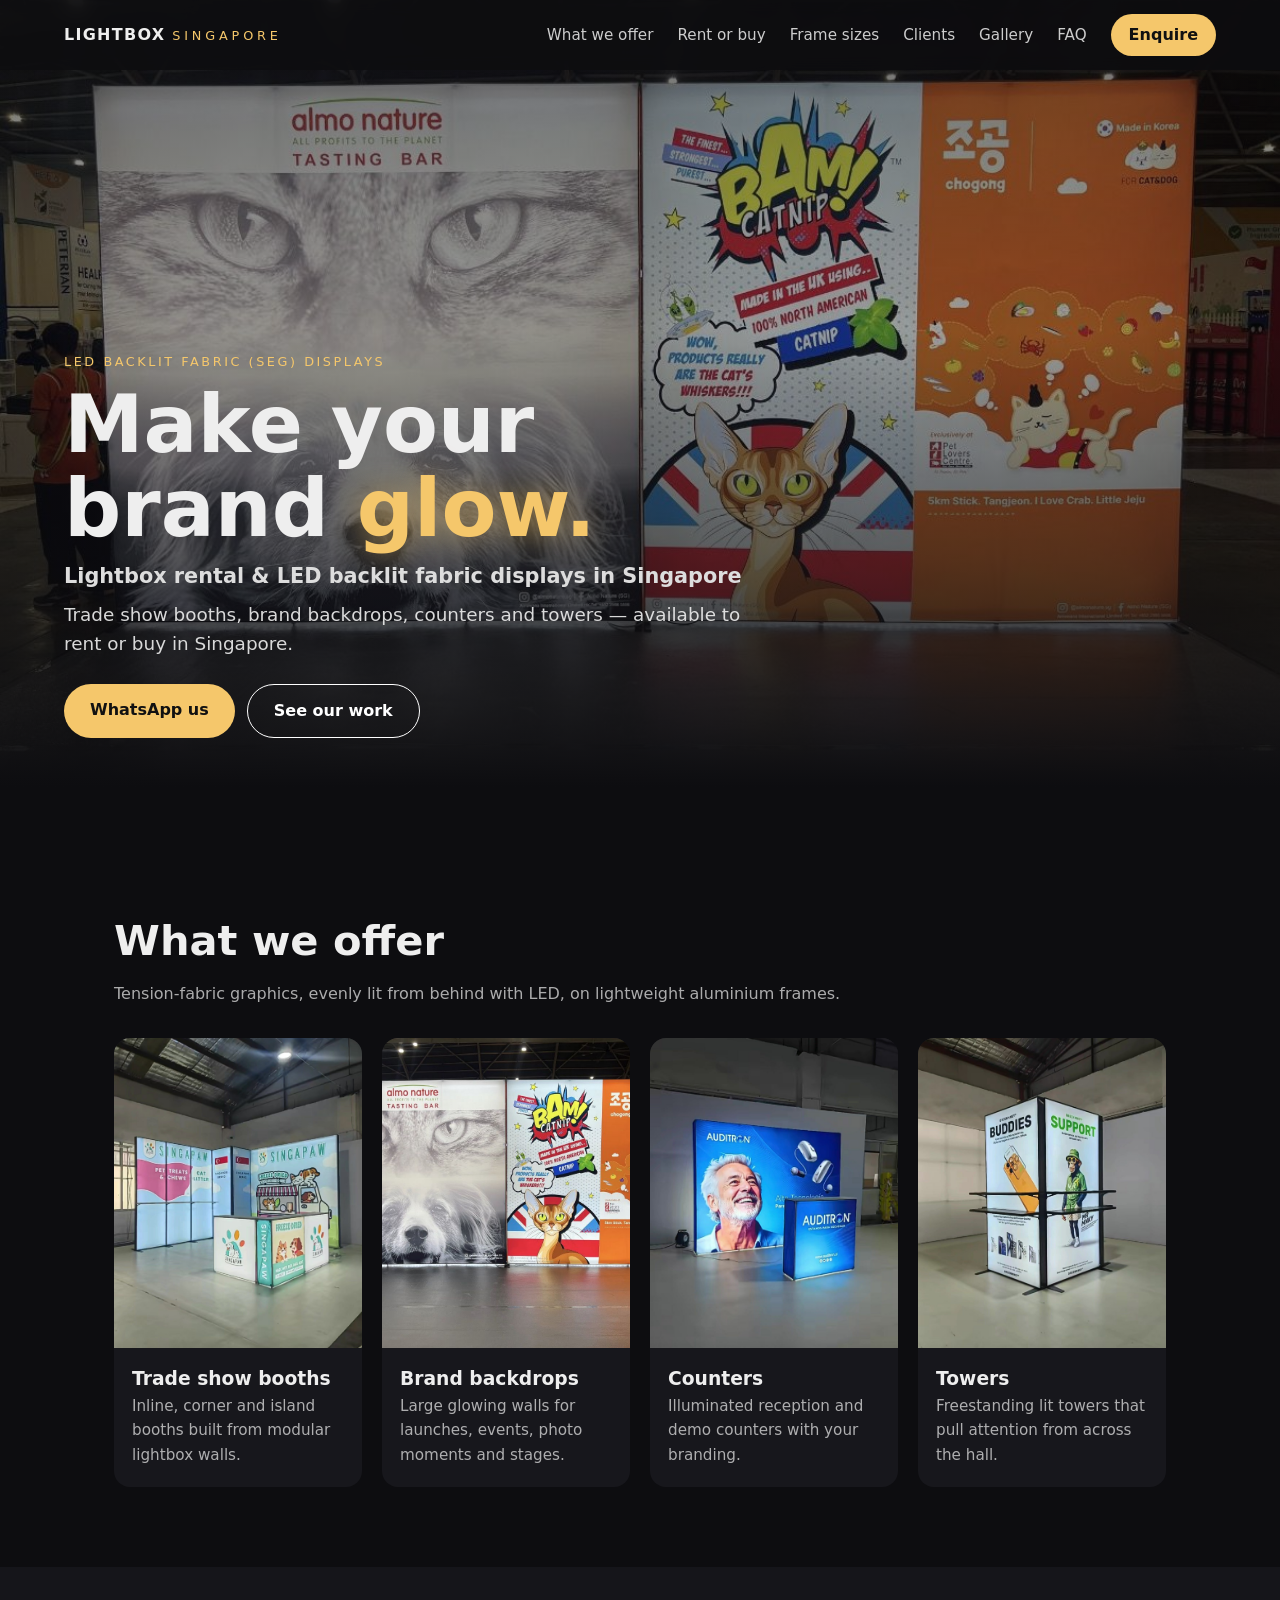
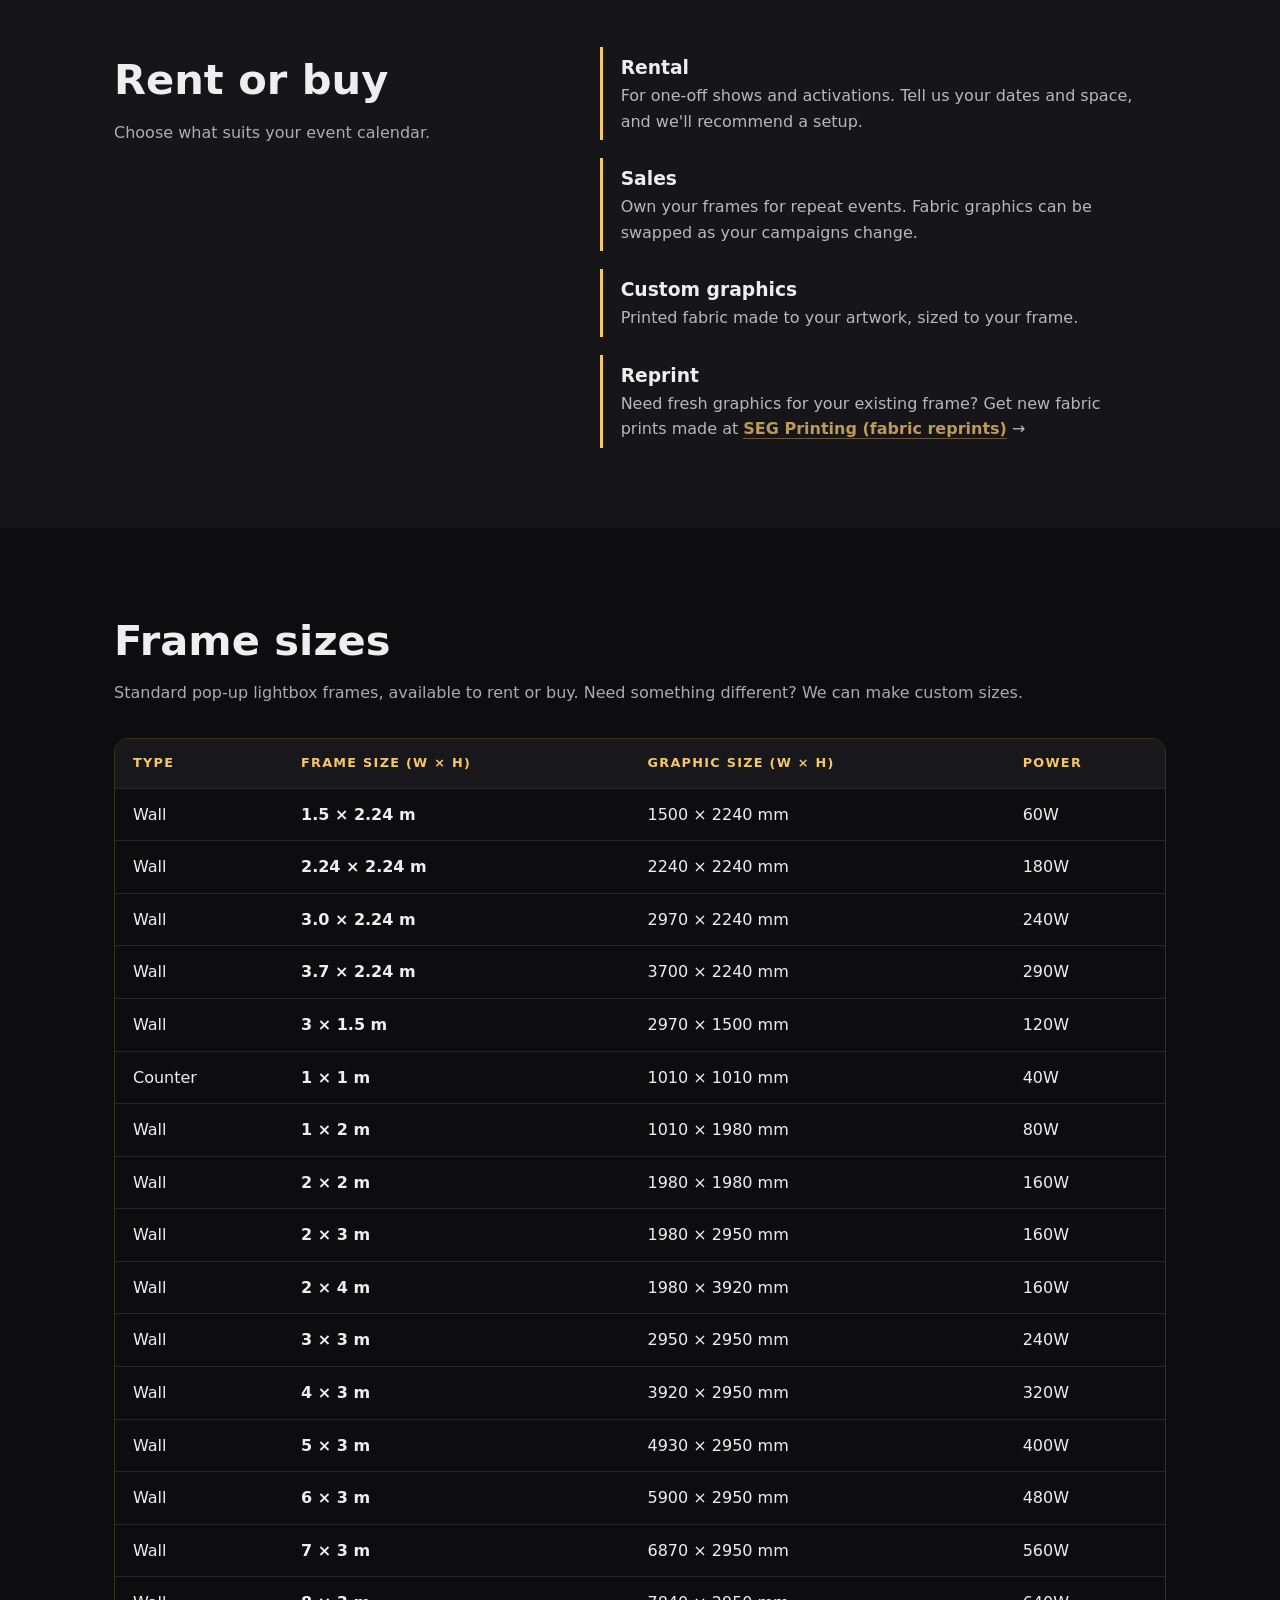
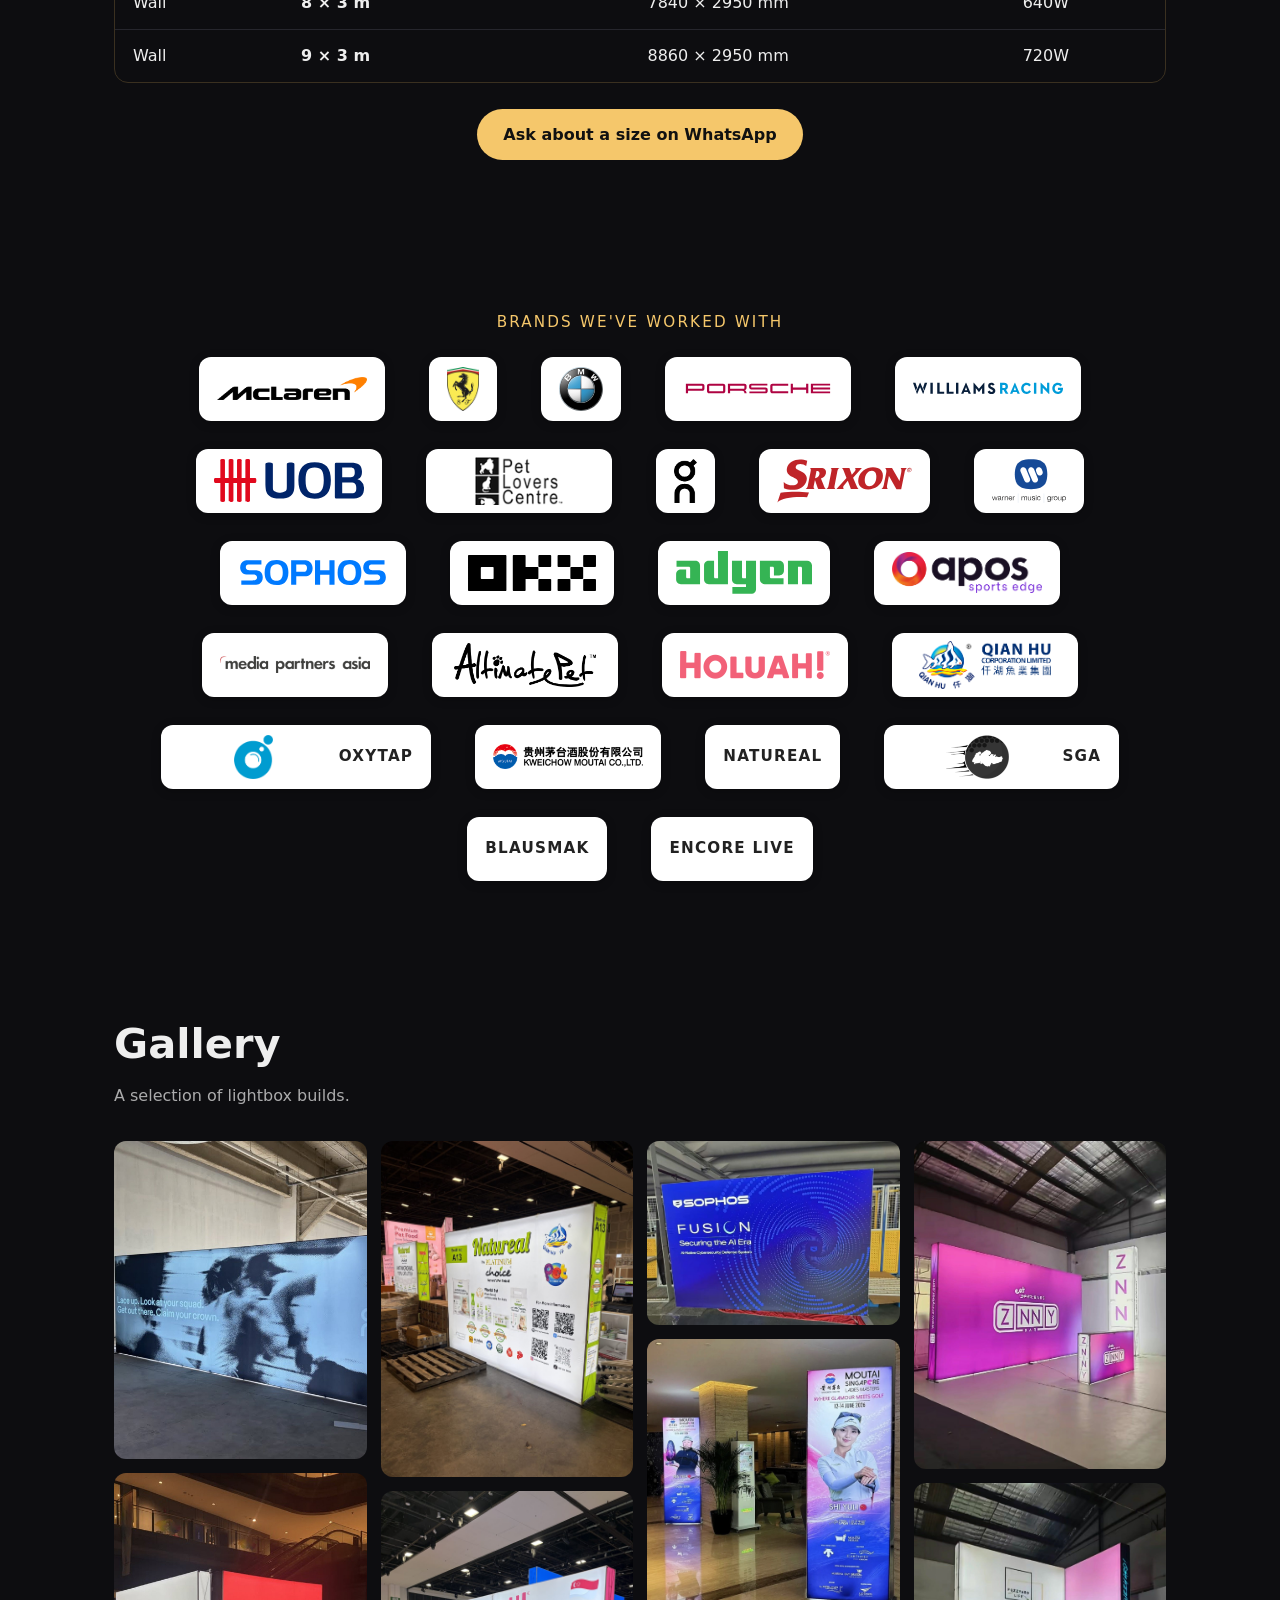
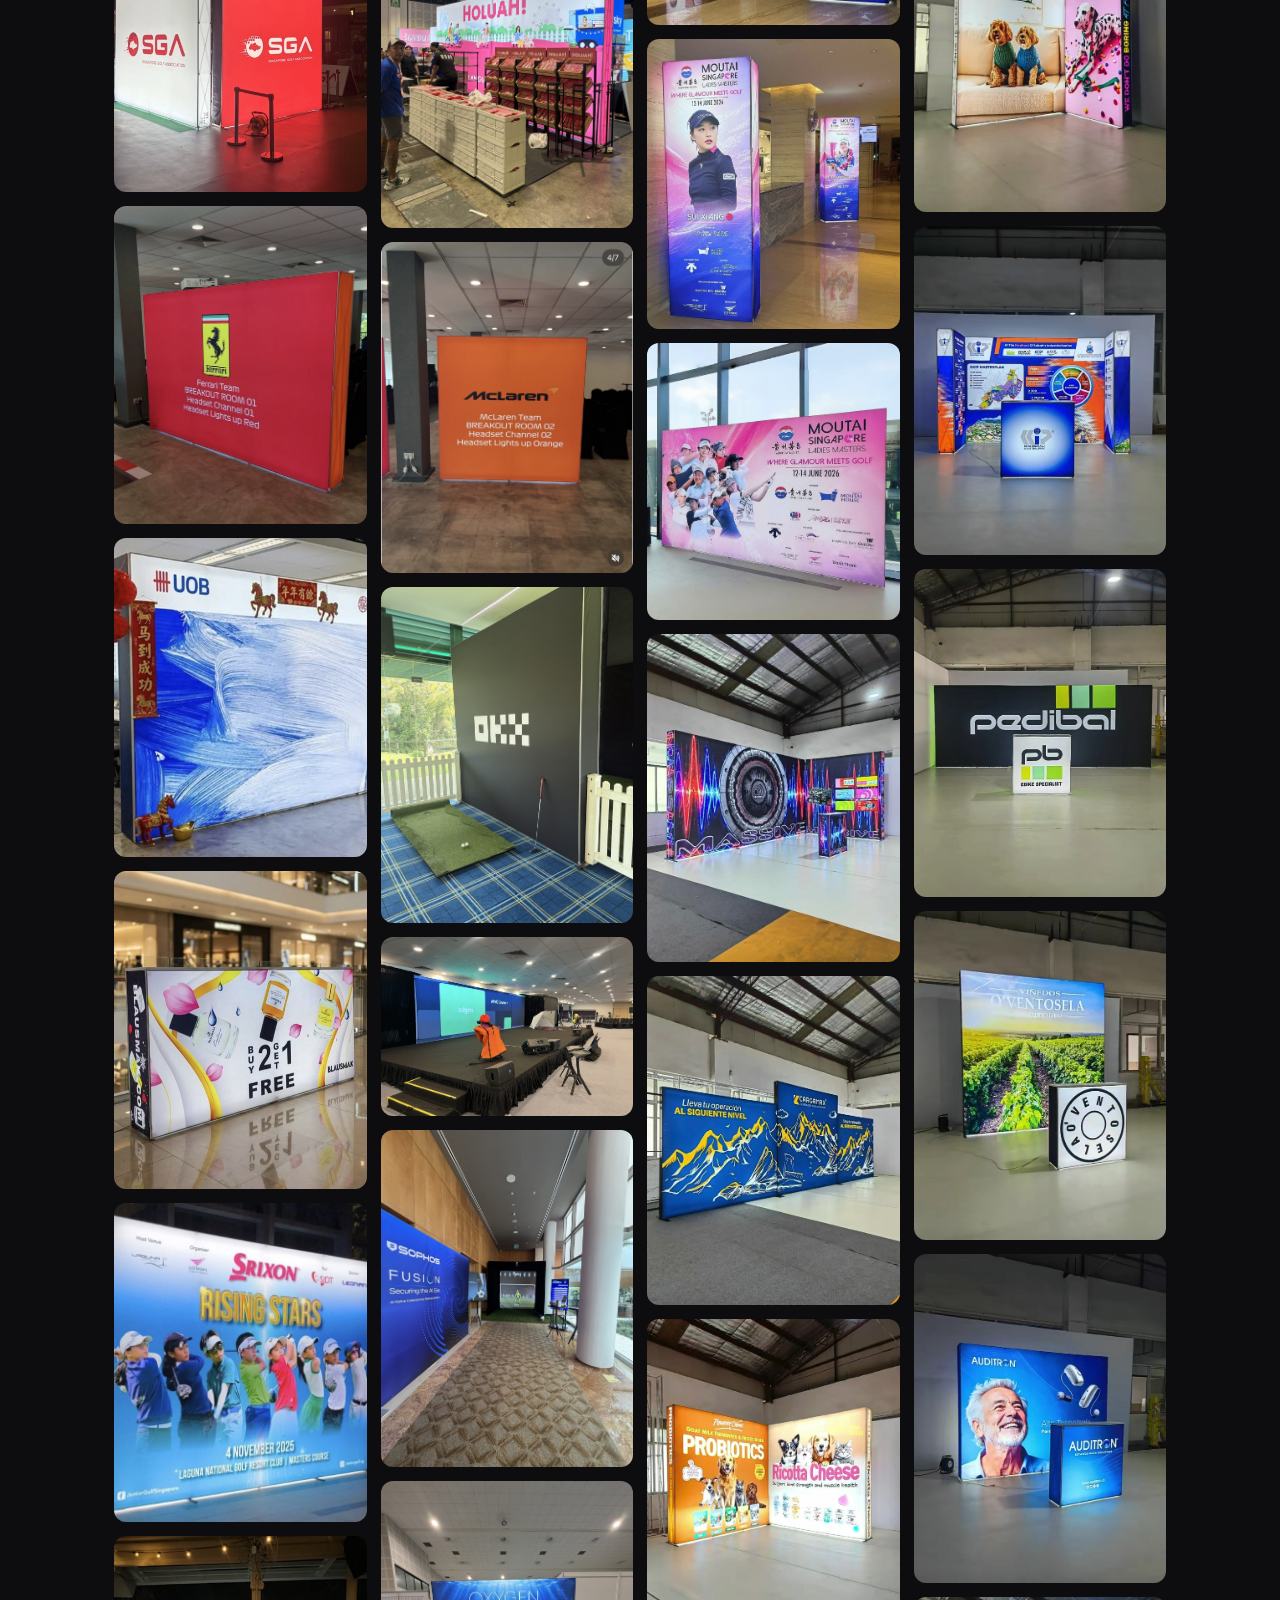
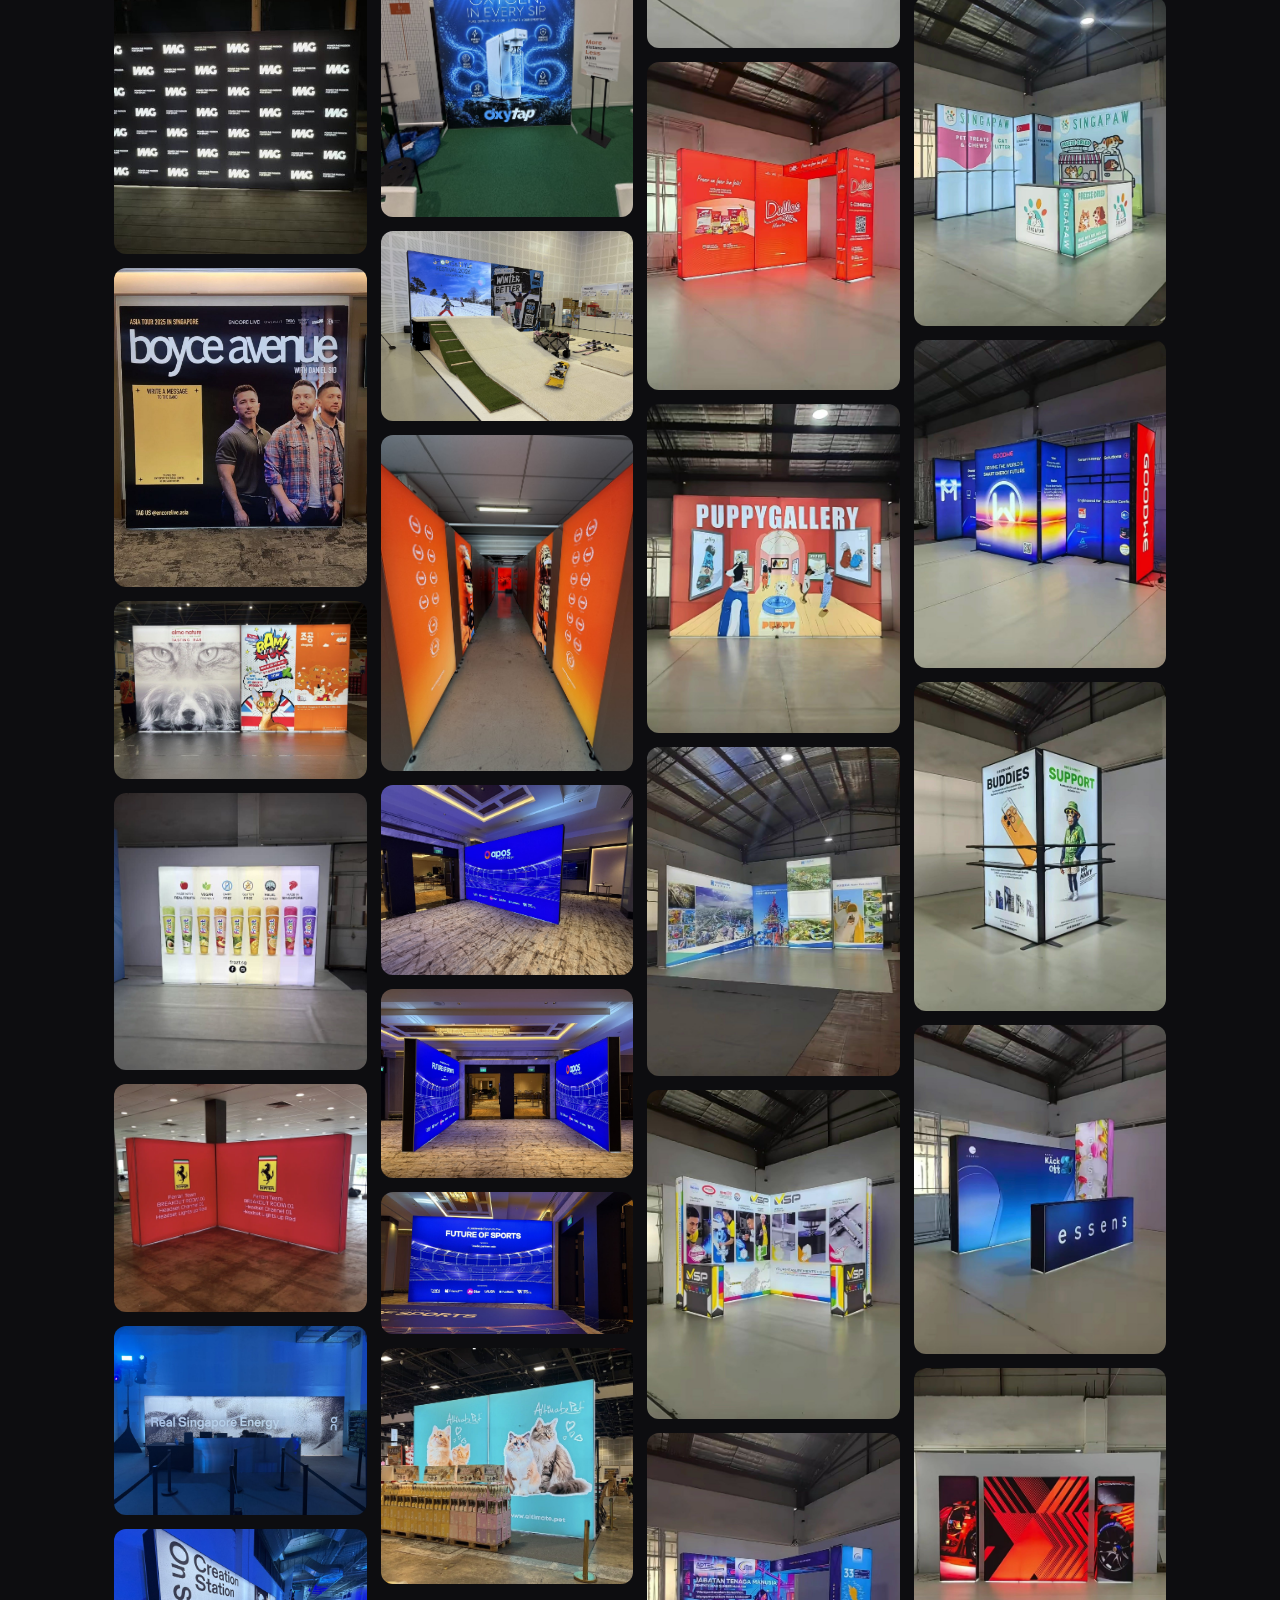
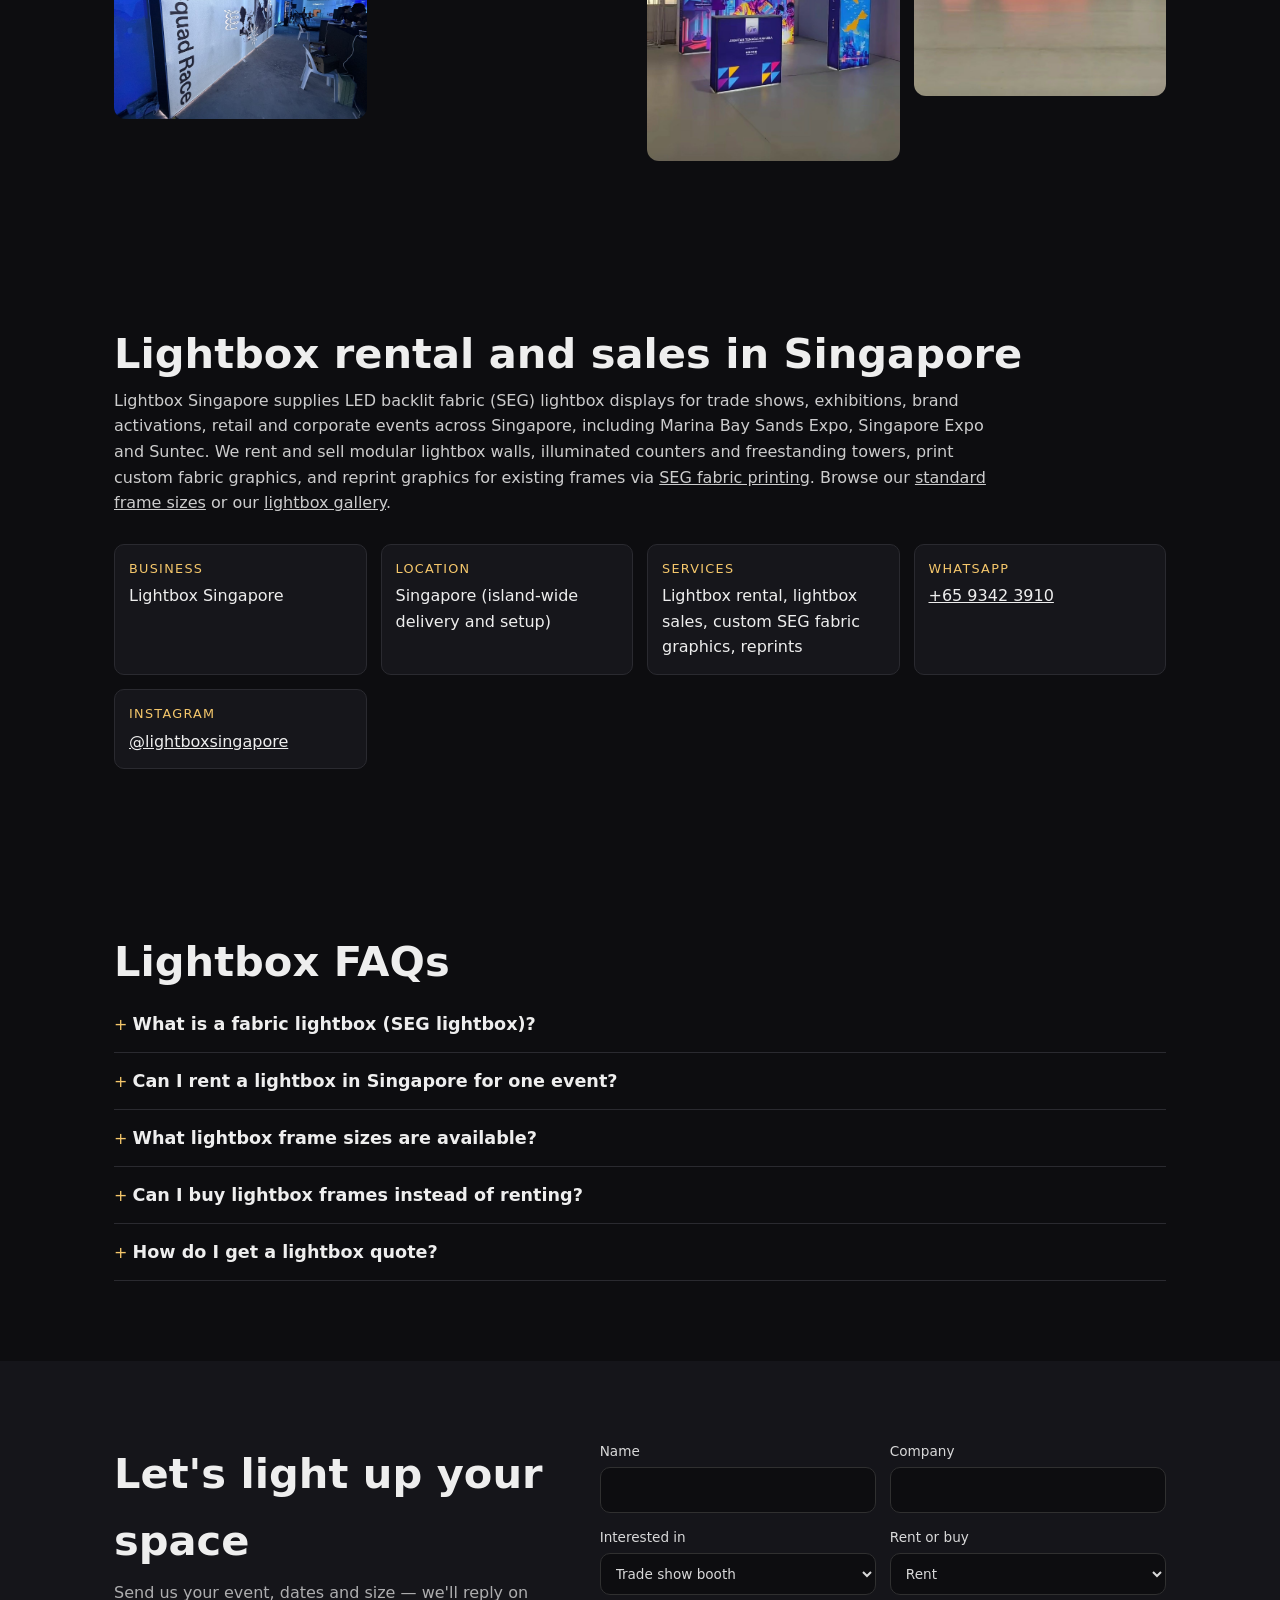
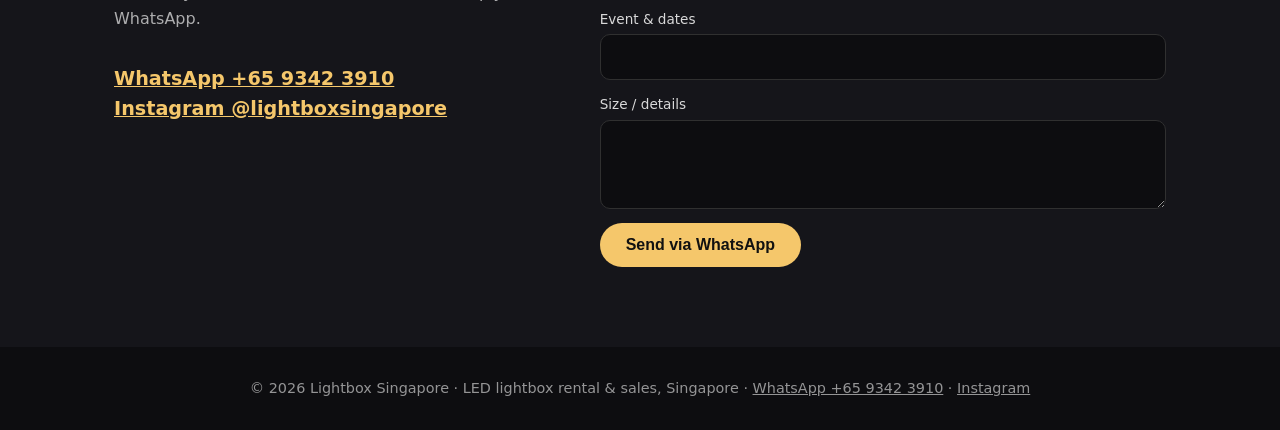
==== commit af21516a: "Fix logo image dimensions" ====
--- a/index.html
+++ b/index.html
@@ -33,7 +33,7 @@
 <div><h3>Custom graphics</h3><p>Printed fabric made to your artwork, sized to your frame.</p></div>
 <div><h3>Reprint</h3><p>Need fresh graphics for your existing frame? Get new fabric prints made at <a href="https://segprinting.com/" target="_blank" rel="noopener">SEG Printing (fabric reprints)</a> &rarr;</p></div></div></div></section>
 <section id="sizes" class="wrap"><h2>Frame sizes</h2><p class="sub">Standard pop-up lightbox frames, available to rent or buy. Need something different? We can make custom sizes.</p><div class="tbl"><table><thead><tr><th>Type</th><th>Frame size (W × H)</th><th>Graphic size (W × H)</th><th>Power</th></tr></thead><tbody><tr><td>Wall</td><td>1.5 × 2.24 m</td><td>1500 × 2240 mm</td><td>60W</td></tr><tr><td>Wall</td><td>2.24 × 2.24 m</td><td>2240 × 2240 mm</td><td>180W</td></tr><tr><td>Wall</td><td>3.0 × 2.24 m</td><td>2970 × 2240 mm</td><td>240W</td></tr><tr><td>Wall</td><td>3.7 × 2.24 m</td><td>3700 × 2240 mm</td><td>290W</td></tr><tr><td>Wall</td><td>3 × 1.5 m</td><td>2970 × 1500 mm</td><td>120W</td></tr><tr><td>Counter</td><td>1 × 1 m</td><td>1010 × 1010 mm</td><td>40W</td></tr><tr><td>Wall</td><td>1 × 2 m</td><td>1010 × 1980 mm</td><td>80W</td></tr><tr><td>Wall</td><td>2 × 2 m</td><td>1980 × 1980 mm</td><td>160W</td></tr><tr><td>Wall</td><td>2 × 3 m</td><td>1980 × 2950 mm</td><td>160W</td></tr><tr><td>Wall</td><td>2 × 4 m</td><td>1980 × 3920 mm</td><td>160W</td></tr><tr><td>Wall</td><td>3 × 3 m</td><td>2950 × 2950 mm</td><td>240W</td></tr><tr><td>Wall</td><td>4 × 3 m</td><td>3920 × 2950 mm</td><td>320W</td></tr><tr><td>Wall</td><td>5 × 3 m</td><td>4930 × 2950 mm</td><td>400W</td></tr><tr><td>Wall</td><td>6 × 3 m</td><td>5900 × 2950 mm</td><td>480W</td></tr><tr><td>Wall</td><td>7 × 3 m</td><td>6870 × 2950 mm</td><td>560W</td></tr><tr><td>Wall</td><td>8 × 3 m</td><td>7840 × 2950 mm</td><td>640W</td></tr><tr><td>Wall</td><td>9 × 3 m</td><td>8860 × 2950 mm</td><td>720W</td></tr></tbody></table></div><p class="cta-line"><a class="btn" href="https://wa.me/6593423910?text=Hi%20Lightbox%20Singapore%2C%20I%27d%20like%20to%20enquire%20about%20a%20frame%20size." target="_blank" rel="noopener">Ask about a size on WhatsApp</a></p></section>
-<section id="jobs" class="wrap"><div class="logos"><h2 class="logos-cap">Brands we've worked with</h2><ul><li><img src="images/logos/mclaren.png" alt="McLaren" loading="lazy"></li><li><img src="images/logos/ferrari.png" alt="Ferrari" loading="lazy"></li><li><img src="images/logos/bmw.svg" alt="BMW" loading="lazy"></li><li><img src="images/logos/porsche.svg" alt="Porsche" loading="lazy"></li><li><img src="images/logos/williams.svg" alt="Williams Racing" loading="lazy"></li><li><img src="images/logos/uob.svg" alt="UOB" loading="lazy"></li><li><img width="420" height="228" src="images/logos/petlovers.png" alt="Pet Lovers Centre" class="tall" loading="lazy"></li><li><img src="images/logos/on.png" alt="On Running" loading="lazy"></li><li><img src="images/logos/srixon.svg" alt="Srixon" loading="lazy"></li><li><img src="images/logos/wmg.svg" alt="Warner Music Group" loading="lazy"></li><li><img src="images/logos/sophos.svg" alt="Sophos" loading="lazy"></li><li><img src="images/logos/okx.svg" class="sm" alt="OKX" loading="lazy"></li><li><img src="images/logos/adyen.svg" alt="Adyen" loading="lazy"></li><li><img width="709" height="200" src="images/logos/apos.png" class="tall" alt="APOS Sports Edge" loading="lazy"></li><li><img width="800" height="92" src="images/logos/mpa.png" alt="Media Partners Asia" loading="lazy"></li><li><img width="532" height="165" src="images/logos/altimate.png" alt="Altimate Pet" loading="lazy"></li><li><img width="800" height="149" src="images/logos/holuah.png" alt="Holuah" loading="lazy"></li><li><img width="287" height="105" src="images/logos/qianhu.png" class="tall" alt="Qian Hu" loading="lazy"></li><li class="lk"><img width="178" height="200" src="images/logos/oxytap.png" alt="OxyTap" loading="lazy"><span class="wm">OxyTap</span></li><li><img src="images/logos/moutai.png" alt="Kweichow Moutai" loading="lazy"></li><li><span class="wm">Natureal</span></li><li class="lk"><img width="249" height="174" src="images/logos/sga.png" alt="Singapore Golf Association" loading="lazy"><span class="wm">SGA</span></li><li><span class="wm">Blausmak</span></li><li><span class="wm">Encore Live</span></li></ul></div></section>
+<section id="jobs" class="wrap"><div class="logos"><h2 class="logos-cap">Brands we've worked with</h2><ul><li><img src="images/logos/mclaren.png" alt="McLaren" loading="lazy"></li><li><img src="images/logos/ferrari.png" alt="Ferrari" loading="lazy"></li><li><img src="images/logos/bmw.svg" alt="BMW" loading="lazy"></li><li><img src="images/logos/porsche.svg" alt="Porsche" loading="lazy"></li><li><img src="images/logos/williams.svg" alt="Williams Racing" loading="lazy"></li><li><img src="images/logos/uob.svg" alt="UOB" loading="lazy"></li><li><img width="420" height="228" src="images/logos/petlovers.png" alt="Pet Lovers Centre" class="tall" loading="lazy"></li><li><img src="images/logos/on.png" alt="On Running" loading="lazy"></li><li><img src="images/logos/srixon.svg" alt="Srixon" loading="lazy"></li><li><img src="images/logos/wmg.svg" alt="Warner Music Group" loading="lazy"></li><li><img src="images/logos/sophos.svg" alt="Sophos" loading="lazy"></li><li><img src="images/logos/okx.svg" class="sm" alt="OKX" loading="lazy"></li><li><img src="images/logos/adyen.svg" alt="Adyen" loading="lazy"></li><li><img width="1309" height="361" src="images/logos/apos.png" class="tall" alt="APOS Sports Edge" loading="lazy"></li><li><img width="1795" height="207" src="images/logos/mpa.png" alt="Media Partners Asia" loading="lazy"></li><li><img width="532" height="165" src="images/logos/altimate.png" alt="Altimate Pet" loading="lazy"></li><li><img width="800" height="149" src="images/logos/holuah.png" alt="Holuah" loading="lazy"></li><li><img width="287" height="105" src="images/logos/qianhu.png" class="tall" alt="Qian Hu" loading="lazy"></li><li class="lk"><img width="178" height="200" src="images/logos/oxytap.png" alt="OxyTap" loading="lazy"><span class="wm">OxyTap</span></li><li><img src="images/logos/moutai.png" alt="Kweichow Moutai" loading="lazy"></li><li><span class="wm">Natureal</span></li><li class="lk"><img width="249" height="174" src="images/logos/sga.png" alt="Singapore Golf Association" loading="lazy"><span class="wm">SGA</span></li><li><span class="wm">Blausmak</span></li><li><span class="wm">Encore Live</span></li></ul></div></section>
 <section id="gallery" class="wrap"><h2>Gallery</h2><p class="sub">A selection of lightbox builds.</p><div class="grid"><button class="g" data-src="images/lb_new_01.jpg"><img width="958" height="1208" src="images/lb_new_01.jpg" alt="Backlit fabric wall, sports campaign" loading="lazy"></button><button class="g" data-src="images/lb_new_02.jpg"><img width="953" height="1202" src="images/lb_new_02.jpg" alt="SGA red and white backlit walls" loading="lazy"></button><button class="g" data-src="images/lb_new_03.jpg"><img width="1045" height="1318" src="images/lb_new_03.jpg" alt="Ferrari backlit wall" loading="lazy"></button><button class="g" data-src="images/lb_new_04.jpg"><img width="759" height="958" src="images/lb_new_04.jpg" alt="UOB backlit fabric wall" loading="lazy"></button><button class="g" data-src="images/lb_new_05.jpg"><img width="948" height="1196" src="images/lb_new_05.jpg" alt="Blausmak shopping mall lightbox" loading="lazy"></button><button class="g" data-src="images/lb_new_06.jpg"><img width="1034" height="1304" src="images/lb_new_06.jpg" alt="Srixon Rising Stars backlit display" loading="lazy"></button><button class="g" data-src="images/lb_new_07.jpg"><img width="951" height="1200" src="images/lb_new_07.jpg" alt="WMG backlit step-and-repeat wall" loading="lazy"></button><button class="g" data-src="images/lb_new_08.jpg"><img width="912" height="1150" src="images/lb_new_08.jpg" alt="Boyce Avenue Asia Tour backlit display" loading="lazy"></button><button class="g" data-src="images/marko_02.jpg"><img width="1206" height="854" src="images/marko_02.jpg" alt="LED backlit SEG fabric lightbox display, Singapore event" loading="lazy"></button><button class="g" data-src="images/marko_01.jpg"><img width="1206" height="1322" src="images/marko_01.jpg" alt="LED backlit SEG fabric lightbox display, Singapore event" loading="lazy"></button><button class="g" data-src="images/g_ferrari_01.jpg"><img width="1170" height="1056" src="images/g_ferrari_01.jpg" alt="Ferrari backlit fabric lightbox corner walls" loading="lazy"></button><button class="g" data-src="images/g_on_01.jpg"><img width="1400" height="1050" src="images/g_on_01.jpg" alt="On Running 'Real Singapore Energy' backlit counter wall" loading="lazy"></button><button class="g" data-src="images/g_on_02.jpg"><img width="1400" height="1050" src="images/g_on_02.jpg" alt="On Running 'Creation Station' backlit fabric wall" loading="lazy"></button><button class="g" data-src="images/g_natureal_01.jpg"><img width="1050" height="1400" src="images/g_natureal_01.jpg" alt="Natureal and Platinum Choice pet booth with backlit walls" loading="lazy"></button><button class="g" data-src="images/g_holuah_01.jpg"><img width="1050" height="1400" src="images/g_holuah_01.jpg" alt="Holuah exhibition booth with backlit lightbox wall" loading="lazy"></button><button class="g" data-src="images/g_mclaren_01.jpg"><img width="1069" height="1400" src="images/g_mclaren_01.jpg" alt="McLaren orange backlit fabric panel" loading="lazy"></button><button class="g" data-src="images/g_okx_01.jpg"><img width="1050" height="1400" src="images/g_okx_01.jpg" alt="OKX golf bay backlit wall" loading="lazy"></button><button class="g" data-src="images/g_adyen_01.jpg"><img width="1206" height="853" src="images/g_adyen_01.jpg" alt="Adyen event stage with backlit screen wall" loading="lazy"></button><button class="g" data-src="images/g_sophos_01.jpg"><img width="1050" height="1400" src="images/g_sophos_01.jpg" alt="Sophos Fusion backlit lightbox corridor" loading="lazy"></button><button class="g" data-src="images/g_oxytap_01.jpg"><img width="1050" height="1400" src="images/g_oxytap_01.jpg" alt="OxyTap backlit fabric display panel" loading="lazy"></button><button class="g" data-src="images/g_sportsstyle_01.jpg"><img width="1400" height="1050" src="images/g_sportsstyle_01.jpg" alt="Sports & Style Festival backlit display walls" loading="lazy"></button><button class="g" data-src="images/g_mclaren_02.jpg"><img width="1050" height="1400" src="images/g_mclaren_02.jpg" alt="McLaren orange backlit lightbox corridor" loading="lazy"></button><button class="g" data-src="images/g_apos_01.jpg"><img width="1400" height="1050" src="images/g_apos_01.jpg" alt="Apos Sports Edge backlit fabric wall" loading="lazy"></button><button class="g" data-src="images/g_apos_02.jpg"><img width="1400" height="1050" src="images/g_apos_02.jpg" alt="Apos Sports Edge pair of backlit walls" loading="lazy"></button><button class="g" data-src="images/g_apos_03.jpg"><img width="1400" height="788" src="images/g_apos_03.jpg" alt="Future of Sports backlit lightbox wall" loading="lazy"></button><button class="g" data-src="images/g_altimatepet_01.jpg"><img width="1206" height="1126" src="images/g_altimatepet_01.jpg" alt="Altimate Pet backlit booth wall" loading="lazy"></button><button class="g" data-src="images/g_sophos_02.jpg"><img width="1206" height="879" src="images/g_sophos_02.jpg" alt="Sophos Fusion backlit fabric wall" loading="lazy"></button><button class="g" data-src="images/g_moutai_01.jpg"><img width="1206" height="1368" src="images/g_moutai_01.jpg" alt="Moutai Singapore Ladies Masters backlit towers" loading="lazy"></button><button class="g" data-src="images/g_moutai_02.jpg"><img width="1206" height="1386" src="images/g_moutai_02.jpg" alt="Moutai Singapore Ladies Masters backlit pillars" loading="lazy"></button><button class="g" data-src="images/g_moutai_03.jpg"><img width="1206" height="1320" src="images/g_moutai_03.jpg" alt="Moutai Singapore Ladies Masters large backlit wall" loading="lazy"></button><button class="g" data-src="images/lightbox_02.jpg"><img width="1206" height="1570" src="images/lightbox_02.jpg" alt="LED backlit SEG fabric lightbox display, Singapore event" loading="lazy"></button><button class="g" data-src="images/lightbox_03.jpg"><img width="1206" height="1570" src="images/lightbox_03.jpg" alt="LED backlit SEG fabric lightbox display, Singapore event" loading="lazy"></button><button class="g" data-src="images/lightbox_06.jpg"><img width="1206" height="1570" src="images/lightbox_06.jpg" alt="LED backlit SEG fabric lightbox display, Singapore event" loading="lazy"></button><button class="g" data-src="images/lightbox_07.jpg"><img width="1206" height="1570" src="images/lightbox_07.jpg" alt="LED backlit SEG fabric lightbox display, Singapore event" loading="lazy"></button><button class="g" data-src="images/lightbox_09.jpg"><img width="1206" height="1570" src="images/lightbox_09.jpg" alt="LED backlit SEG fabric lightbox display, Singapore event" loading="lazy"></button><button class="g" data-src="images/lightbox_11.jpg"><img width="1206" height="1570" src="images/lightbox_11.jpg" alt="LED backlit SEG fabric lightbox display, Singapore event" loading="lazy"></button><button class="g" data-src="images/lightbox_15.jpg"><img width="1206" height="1570" src="images/lightbox_15.jpg" alt="LED backlit SEG fabric lightbox display, Singapore event" loading="lazy"></button><button class="g" data-src="images/lightbox_17.jpg"><img width="1206" height="1570" src="images/lightbox_17.jpg" alt="LED backlit SEG fabric lightbox display, Singapore event" loading="lazy"></button><button class="g" data-src="images/lightbox_18.jpg"><img width="1206" height="1570" src="images/lightbox_18.jpg" alt="LED backlit SEG fabric lightbox display, Singapore event" loading="lazy"></button><button class="g" data-src="images/lightbox_19.jpg"><img width="1206" height="1570" src="images/lightbox_19.jpg" alt="LED backlit SEG fabric lightbox display, Singapore event" loading="lazy"></button><button class="g" data-src="images/lightbox_21.jpg"><img width="1206" height="1570" src="images/lightbox_21.jpg" alt="LED backlit SEG fabric lightbox display, Singapore event" loading="lazy"></button><button class="g" data-src="images/lightbox_23.jpg"><img width="1206" height="1570" src="images/lightbox_23.jpg" alt="LED backlit SEG fabric lightbox display, Singapore event" loading="lazy"></button><button class="g" data-src="images/lightbox_24.jpg"><img width="1206" height="1570" src="images/lightbox_24.jpg" alt="LED backlit SEG fabric lightbox display, Singapore event" loading="lazy"></button><button class="g" data-src="images/lightbox_25.jpg"><img width="1206" height="1570" src="images/lightbox_25.jpg" alt="LED backlit SEG fabric lightbox display, Singapore event" loading="lazy"></button><button class="g" data-src="images/lightbox_26.jpg"><img width="1206" height="1570" src="images/lightbox_26.jpg" alt="LED backlit SEG fabric lightbox display, Singapore event" loading="lazy"></button><button class="g" data-src="images/lightbox_27.jpg"><img width="1206" height="1570" src="images/lightbox_27.jpg" alt="LED backlit SEG fabric lightbox display, Singapore event" loading="lazy"></button><button class="g" data-src="images/lightbox_28.jpg"><img width="1206" height="1570" src="images/lightbox_28.jpg" alt="LED backlit SEG fabric lightbox display, Singapore event" loading="lazy"></button><button class="g" data-src="images/lightbox_30.jpg"><img width="1206" height="1570" src="images/lightbox_30.jpg" alt="LED backlit SEG fabric lightbox display, Singapore event" loading="lazy"></button><button class="g" data-src="images/lightbox_01.jpg"><img width="1206" height="1570" src="images/lightbox_01.jpg" alt="LED backlit SEG fabric lightbox display, Singapore event" loading="lazy"></button></div></section>
 <section id="about" class="wrap"><h2>Lightbox rental and sales in Singapore</h2><p>Lightbox Singapore supplies LED backlit fabric (SEG) lightbox displays for trade shows, exhibitions, brand activations, retail and corporate events across Singapore, including Marina Bay Sands Expo, Singapore Expo and Suntec. We rent and sell modular lightbox walls, illuminated counters and freestanding towers, print custom fabric graphics, and reprint graphics for existing frames via <a href="https://segprinting.com/">SEG fabric printing</a>. Browse our <a href="#sizes">standard frame sizes</a> or our <a href="#gallery">lightbox gallery</a>.</p>
 <dl class="facts"><div><dt>Business</dt><dd>Lightbox Singapore</dd></div><div><dt>Location</dt><dd>Singapore (island-wide delivery and setup)</dd></div><div><dt>Services</dt><dd>Lightbox rental, lightbox sales, custom SEG fabric graphics, reprints</dd></div><div><dt>WhatsApp</dt><dd><a href="https://wa.me/6593423910">+65 9342 3910</a></dd></div><div><dt>Instagram</dt><dd><a href="https://instagram.com/lightboxsingapore">@lightboxsingapore</a></dd></div></dl></section>
--- a/css/style.css
+++ b/css/style.css
@@ -1,4 +1,5 @@
 *{box-sizing:border-box;margin:0}html{scroll-behavior:smooth}body{font-family:system-ui,-apple-system,Segoe UI,Roboto,sans-serif;background:#0d0d10;color:#eee;line-height:1.6}
+img{height:auto;max-width:100%}
 a{color:inherit}img{display:block;max-width:100%}
 .nav{position:fixed;inset:0 0 auto;z-index:10;display:flex;align-items:center;justify-content:space-between;padding:14px 5vw;background:rgba(13,13,16,.85);backdrop-filter:blur(8px)}
 .logo{font-weight:800;letter-spacing:.08em;text-decoration:none}.logo span{color:#f5c76b;font-weight:400;letter-spacing:.3em;font-size:.8em}
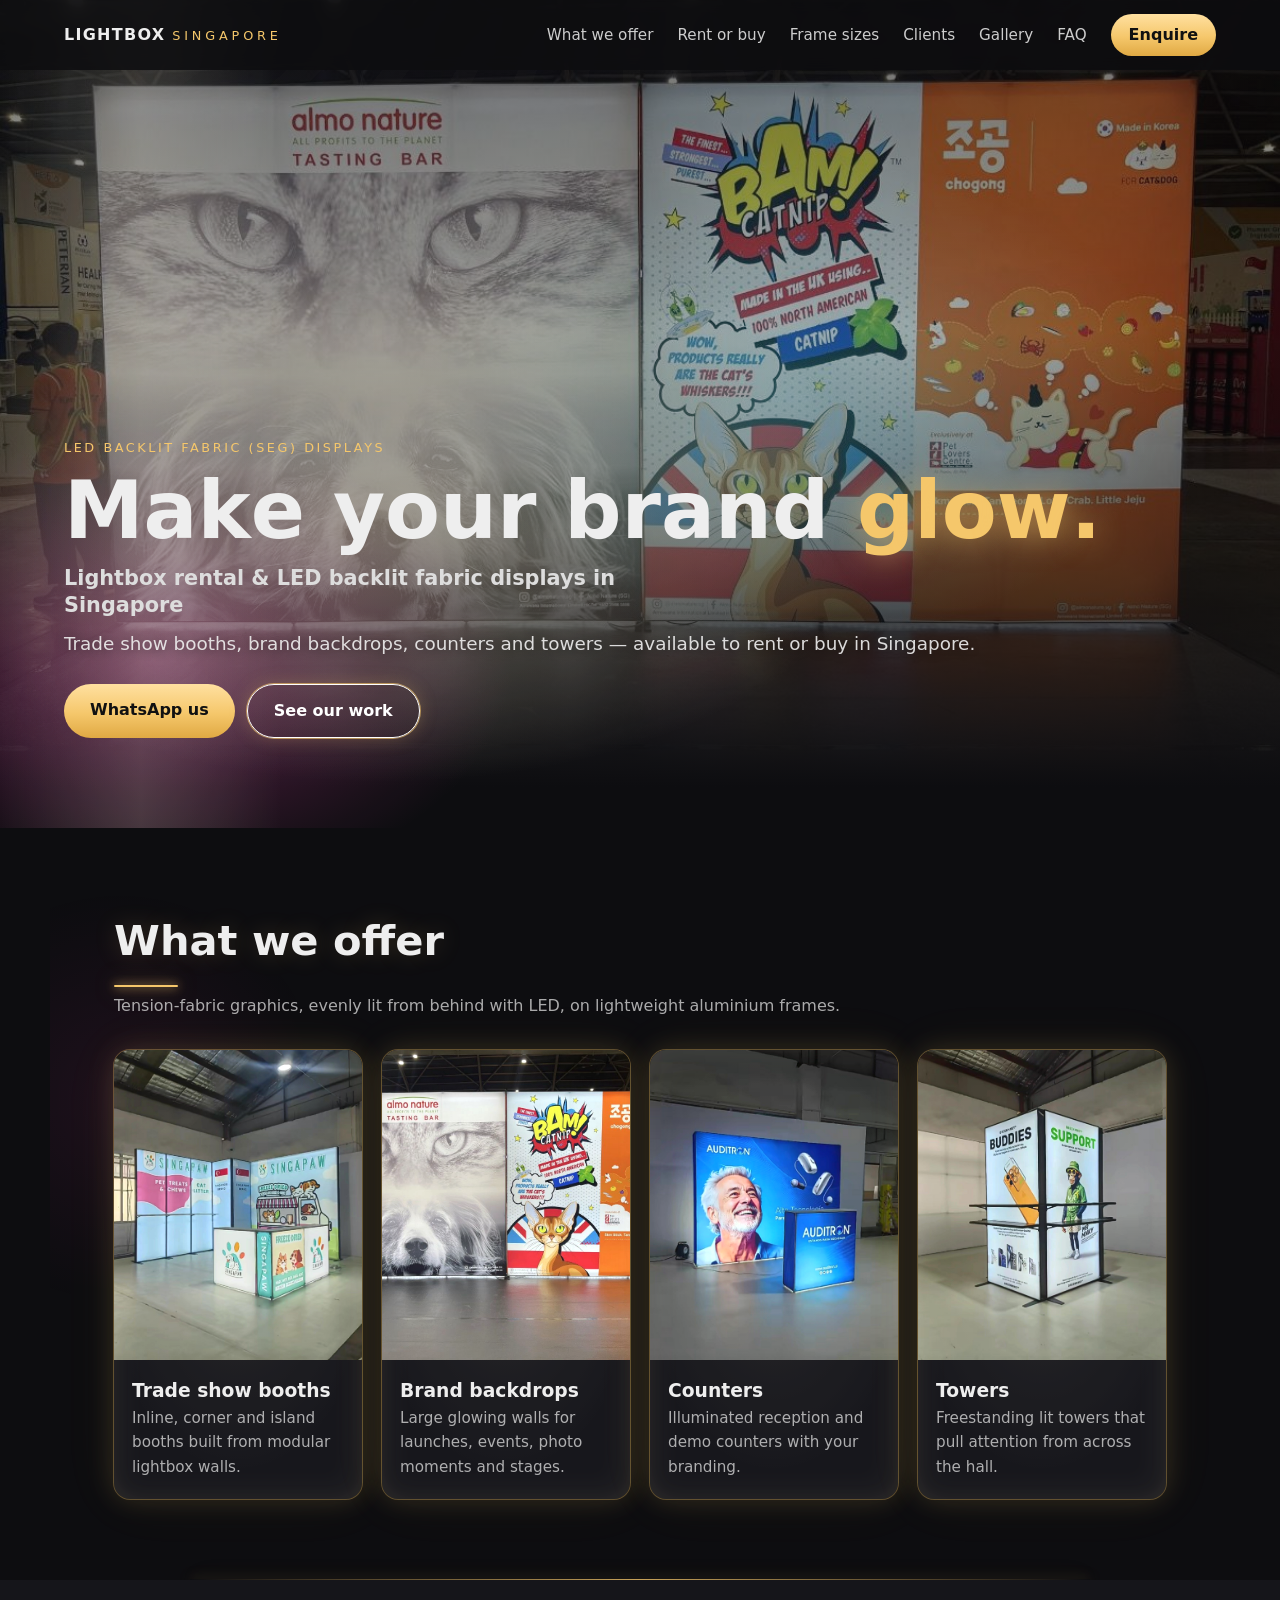
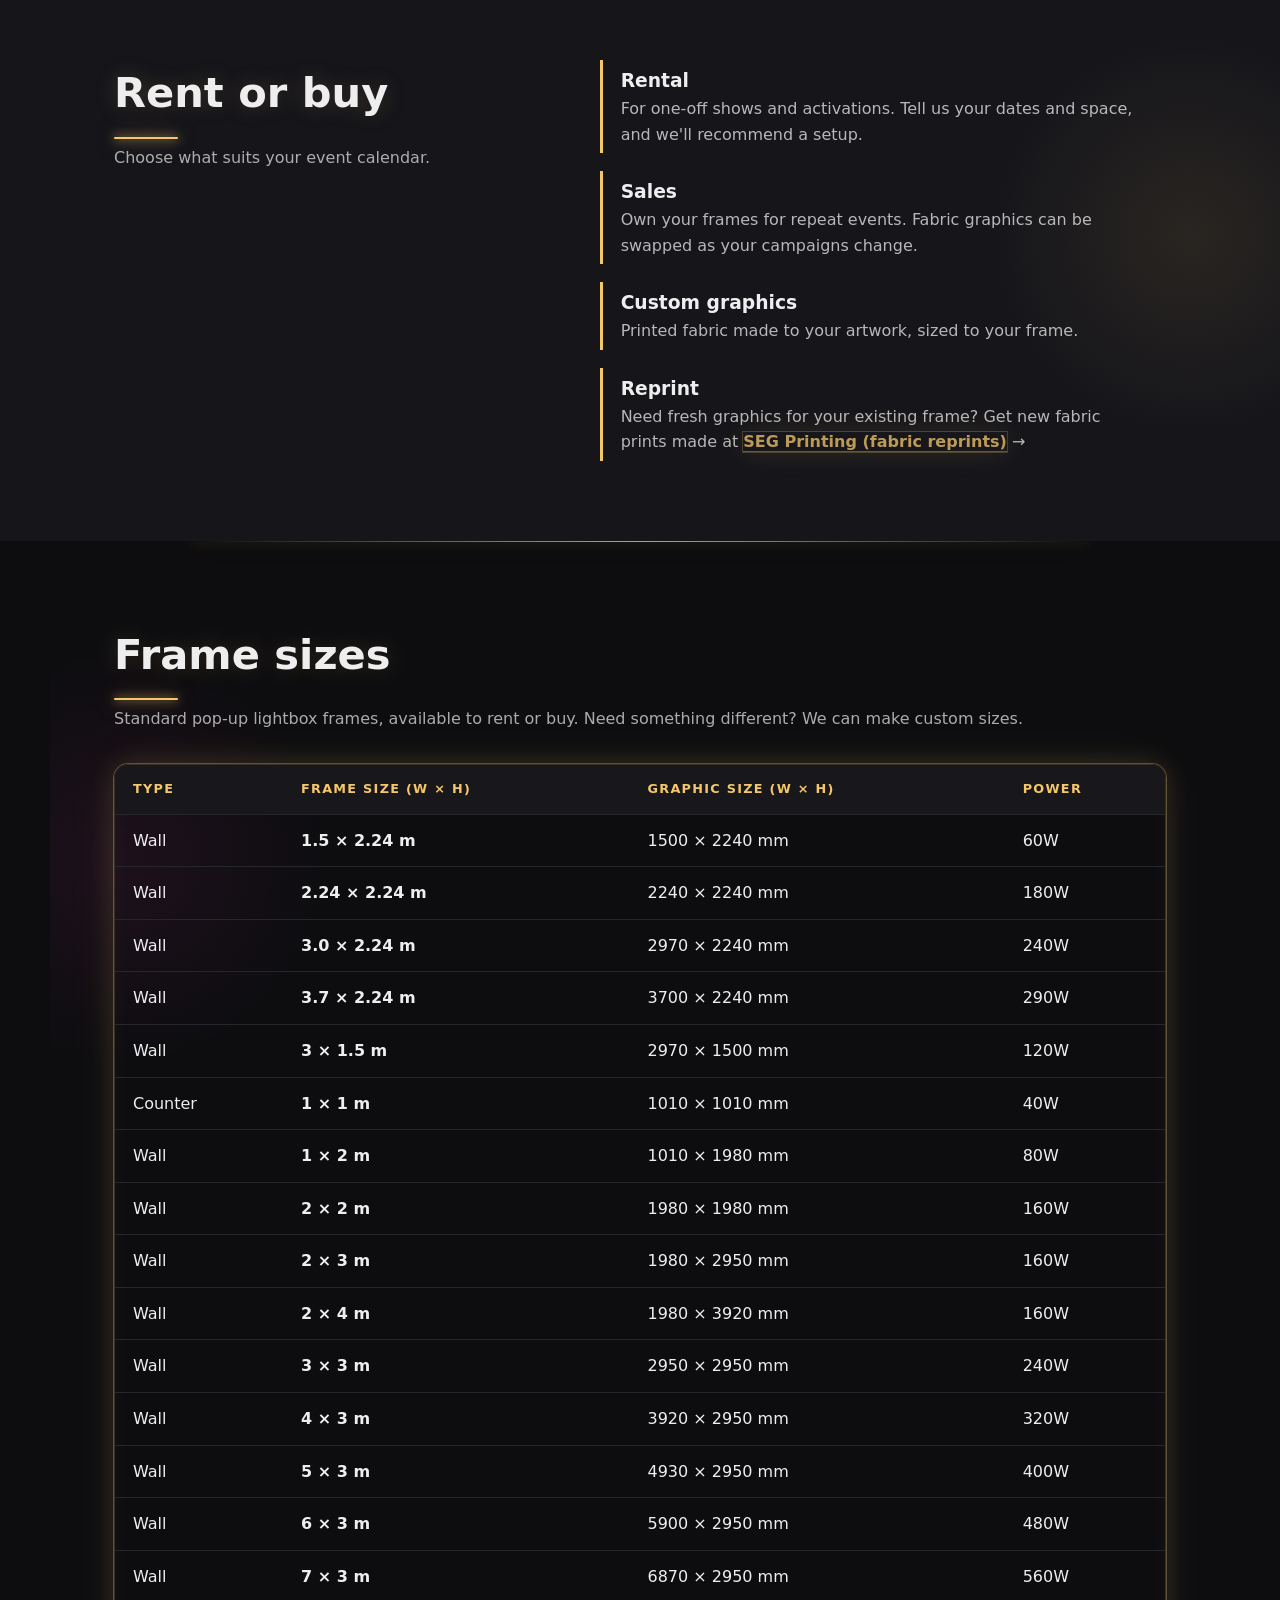
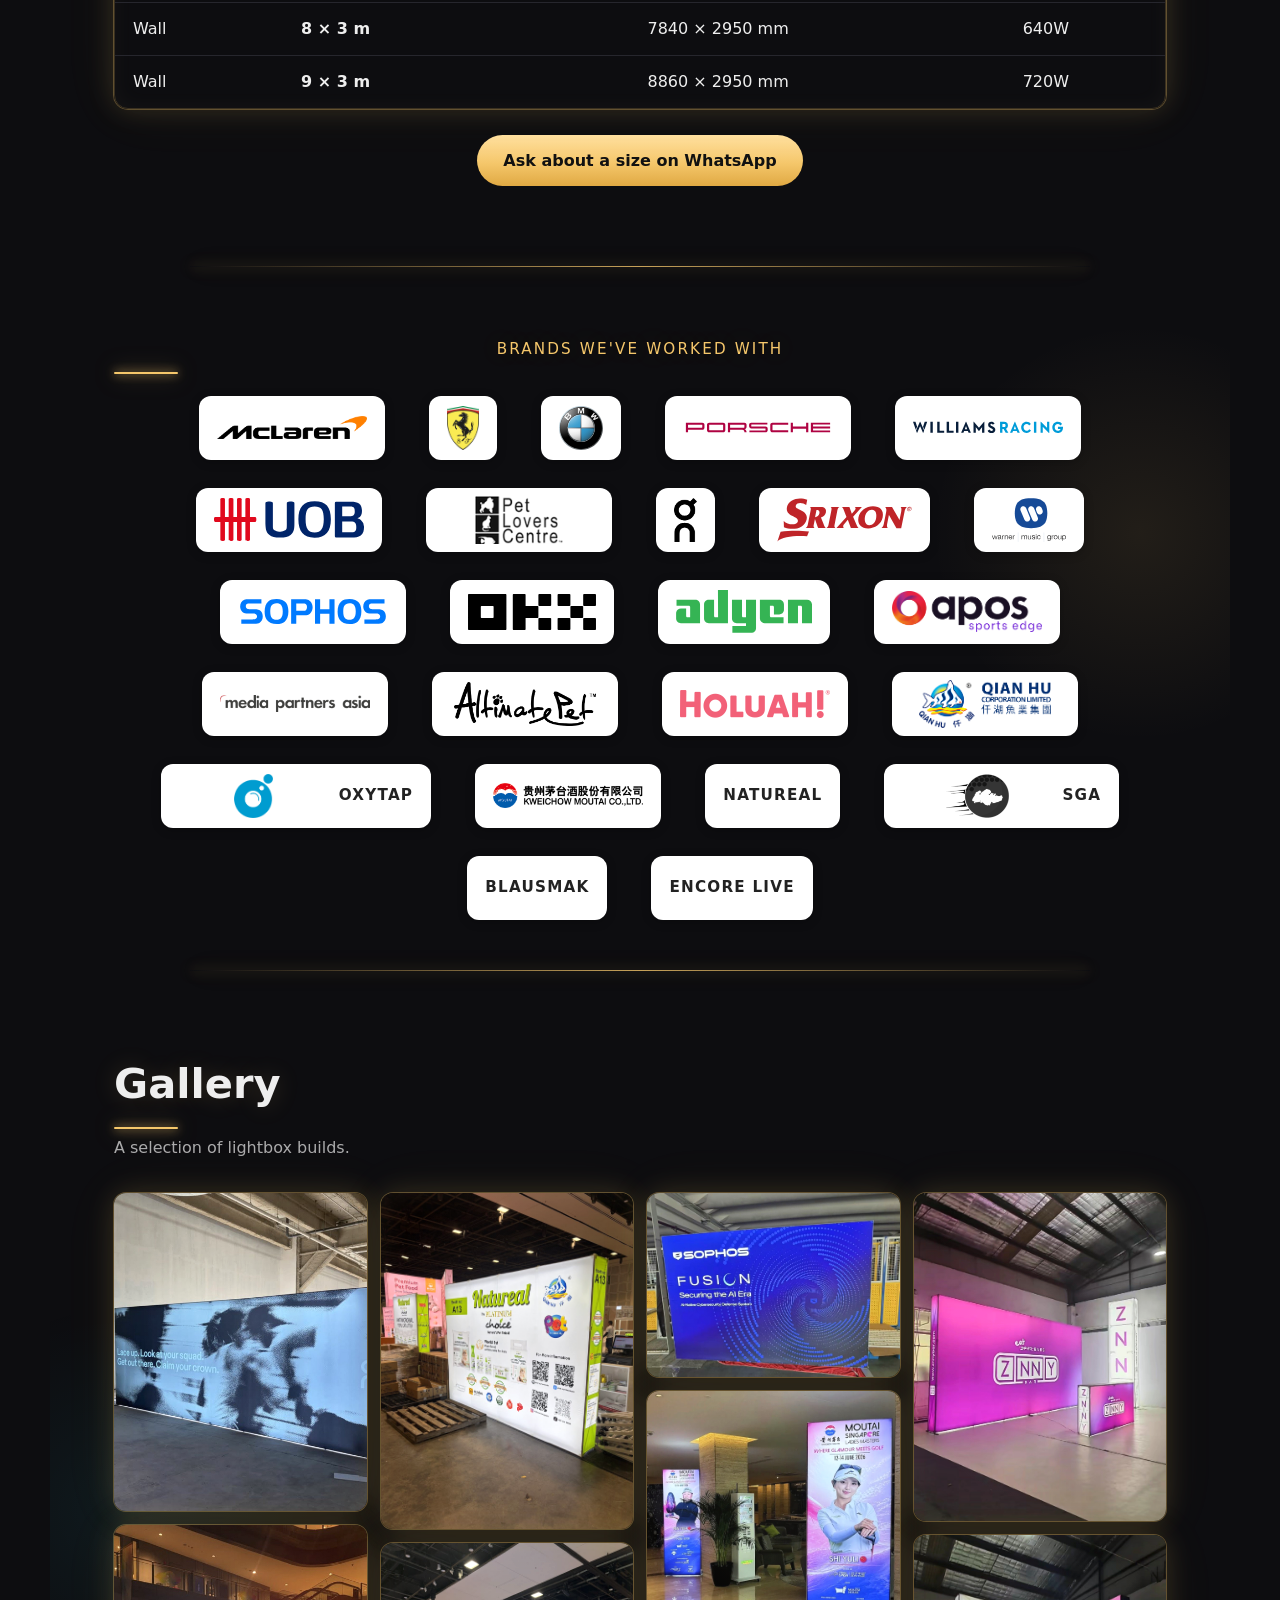
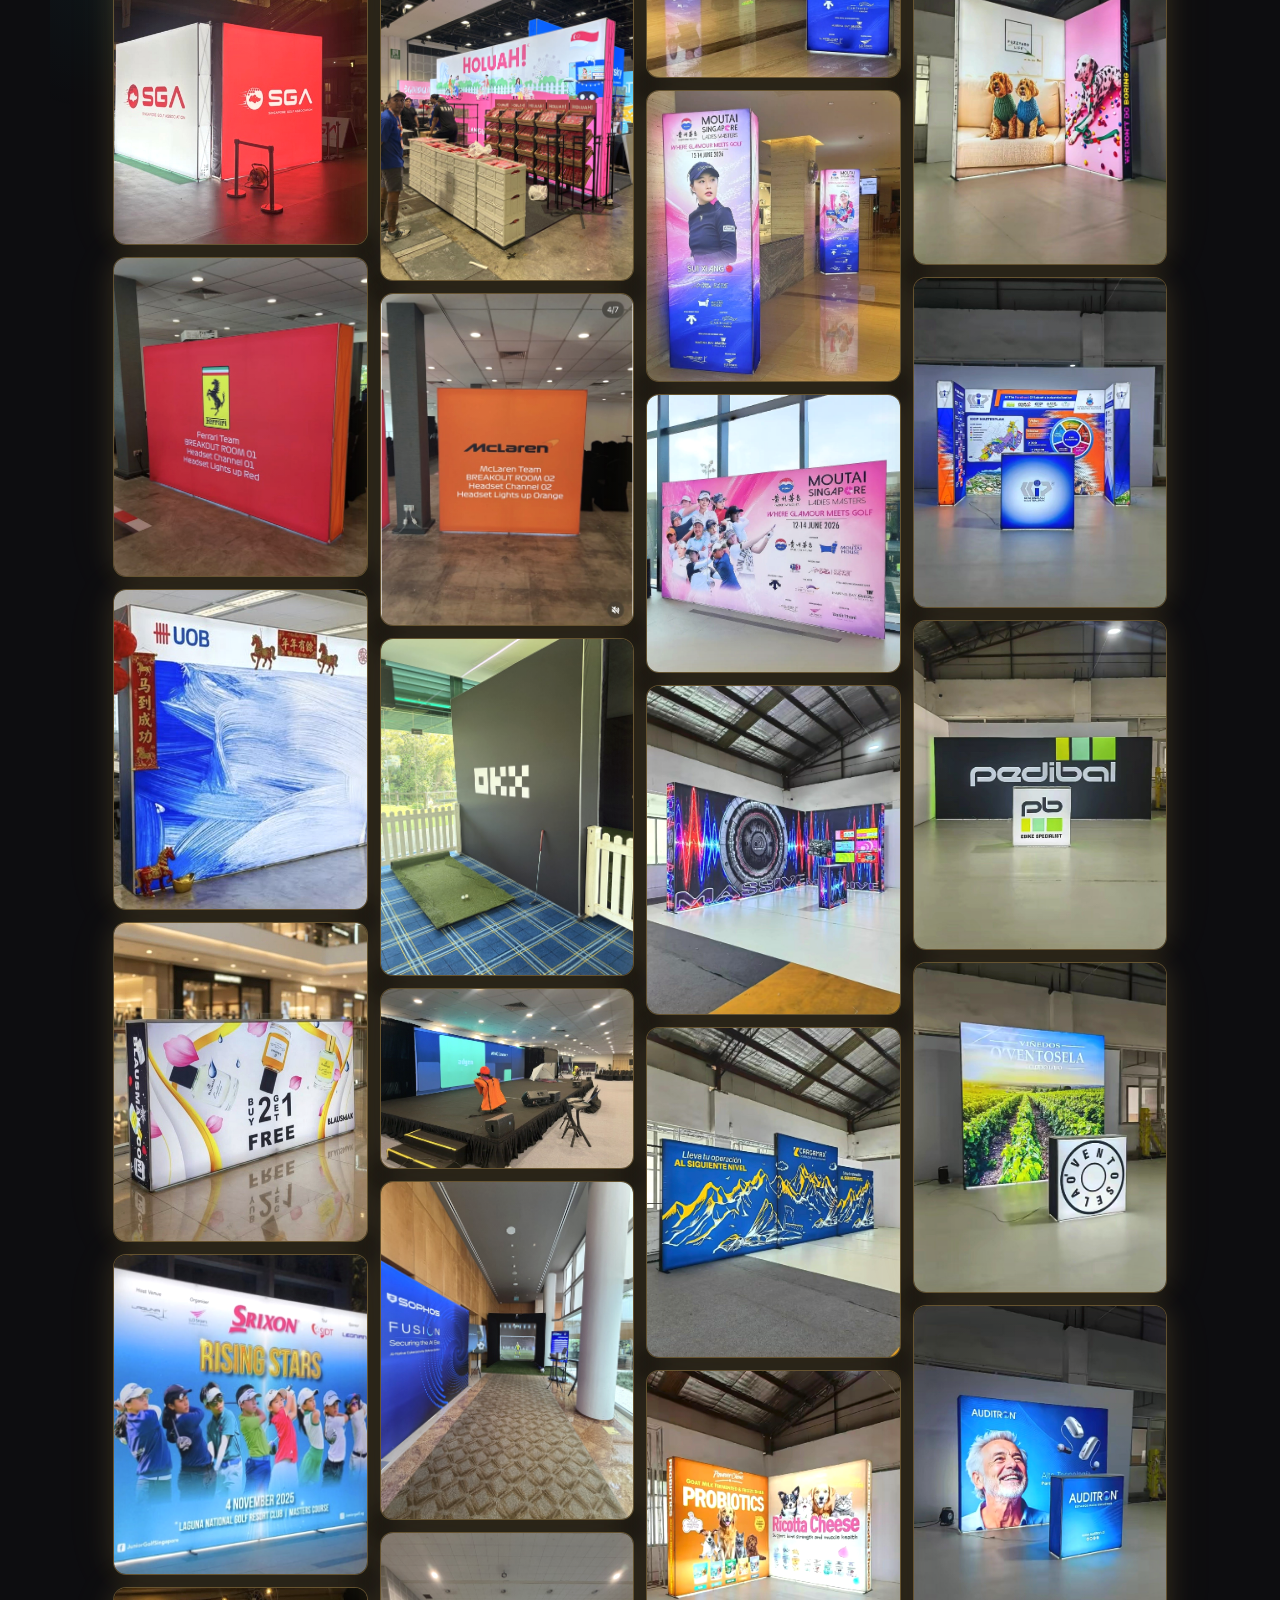
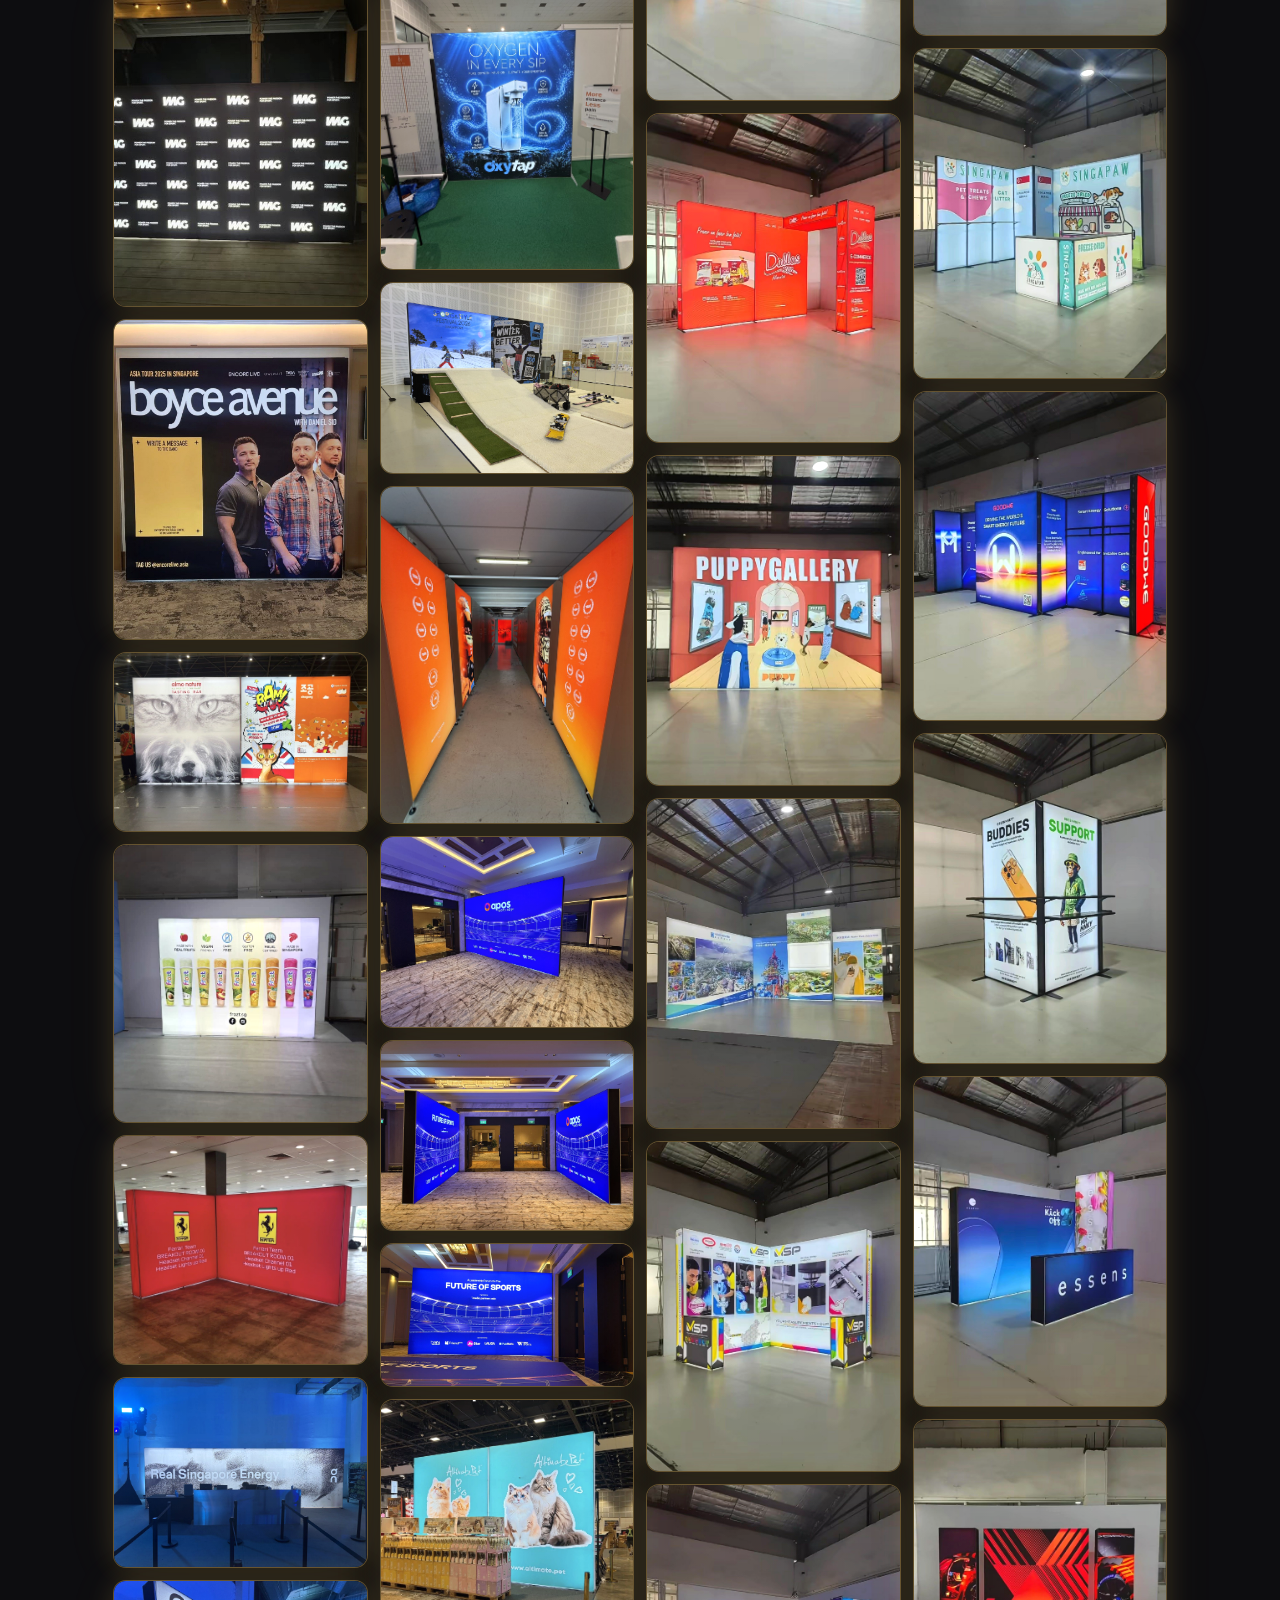
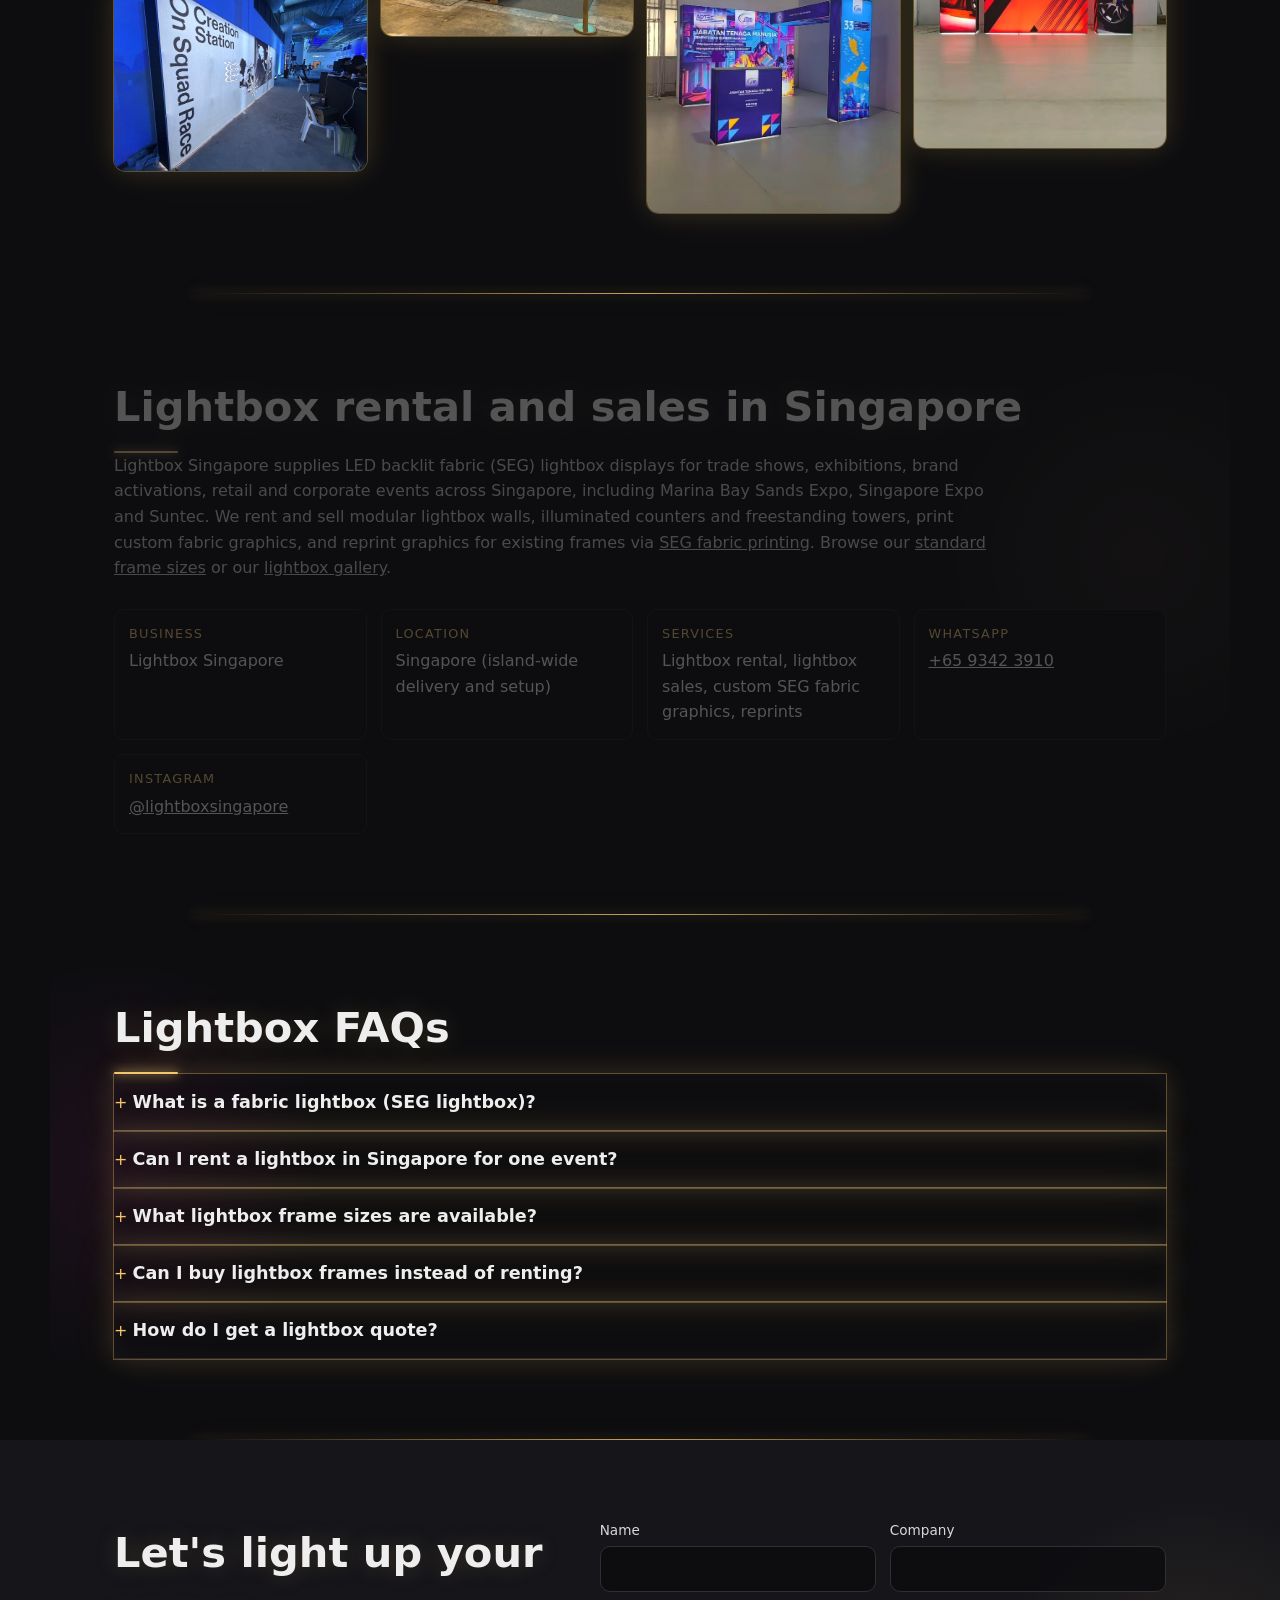
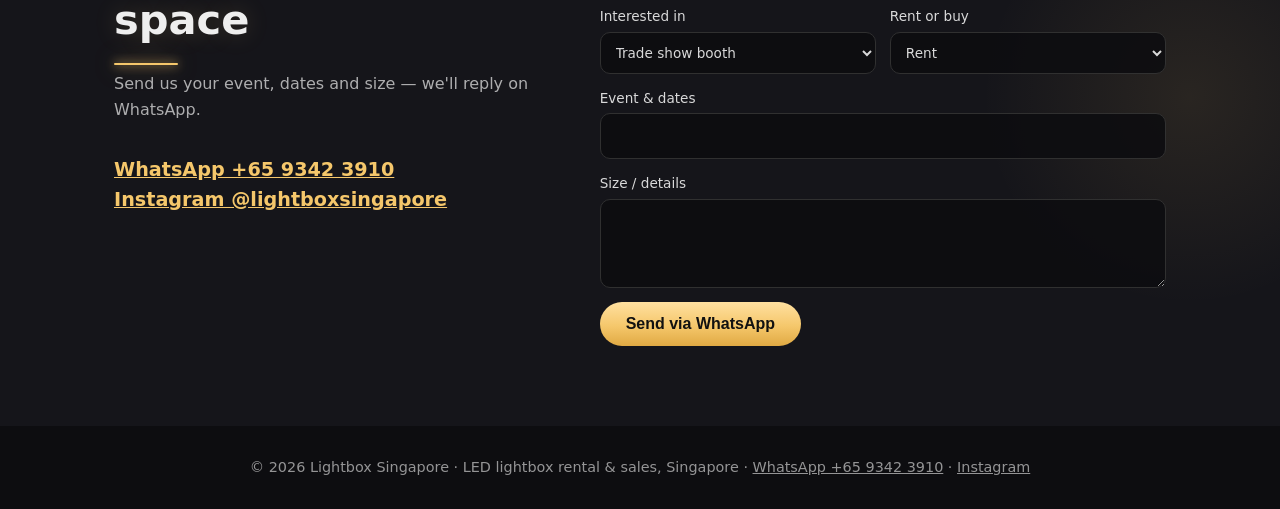
==== commit bf776b57: "Glow design pass: hero bloom, rays, light sweep, backlit tiles, glowing buttons, section light-up" ====
--- a/index.html
+++ b/index.html
@@ -11,7 +11,7 @@
 <script type="application/ld+json">{"@context": "https://schema.org", "@type": "LocalBusiness", "@id": "https://lightboxasia.com/#business", "name": "Lightbox Singapore", "url": "https://lightboxasia.com/", "image": "https://lightboxasia.com/images/og-lightbox-singapore.jpg", "logo": "https://lightboxasia.com/icon-512.png", "telephone": "+6593423910", "description": "Rental and sales of LED backlit fabric (SEG) lightbox displays in Singapore for trade show booths, brand backdrops, counters and towers.", "address": {"@type": "PostalAddress", "addressLocality": "Singapore", "addressCountry": "SG"}, "areaServed": {"@type": "Country", "name": "Singapore"}, "sameAs": ["https://instagram.com/lightboxsingapore"], "contactPoint": {"@type": "ContactPoint", "telephone": "+6593423910", "contactType": "sales", "areaServed": "SG", "availableLanguage": "English"}, "makesOffer": [{"@type": "Offer", "itemOffered": {"@type": "Service", "name": "Lightbox rental", "areaServed": "SG"}}, {"@type": "Offer", "itemOffered": {"@type": "Service", "name": "Lightbox sales", "areaServed": "SG"}}, {"@type": "Offer", "itemOffered": {"@type": "Service", "name": "Custom SEG fabric graphics", "areaServed": "SG"}}, {"@type": "Offer", "itemOffered": {"@type": "Service", "name": "Trade show booth lightboxes", "areaServed": "SG"}}]}</script>
 <script type="application/ld+json">{"@context": "https://schema.org", "@type": "WebSite", "name": "Lightbox Singapore", "url": "https://lightboxasia.com/", "inLanguage": "en-SG", "publisher": {"@id": "https://lightboxasia.com/#business"}}</script>
 <script type="application/ld+json">{"@context": "https://schema.org", "@type": "FAQPage", "mainEntity": [{"@type": "Question", "name": "What is a fabric lightbox (SEG lightbox)?", "acceptedAnswer": {"@type": "Answer", "text": "A fabric lightbox is an aluminium frame lit from inside by LED modules, with a printed silicone edge graphic (SEG) pushed into a groove around the edge. The fabric pulls tight and glows evenly with no visible seams. They are used for trade show booths, brand backdrops, counters, towers and retail displays in Singapore."}}, {"@type": "Question", "name": "Can I rent a lightbox in Singapore for one event?", "acceptedAnswer": {"@type": "Answer", "text": "Yes. Lightbox Singapore rents LED backlit fabric displays for single events, exhibitions, launches and activations across Singapore. Send us your event dates, venue and the space you have, and we will recommend frame sizes and a layout. Rental includes the frames with LED lighting, and we can produce the printed fabric graphics for you."}}, {"@type": "Question", "name": "What lightbox frame sizes are available?", "acceptedAnswer": {"@type": "Answer", "text": "We stock 17 standard frame sizes, from a 1 × 1 m counter up to a 9 × 3 m wall, including 2.24 m-high walls, 2 × 2 m, 3 × 3 m and 6 × 3 m. Frames link together to build larger booths and backdrops. If a standard size does not fit your space, we can make custom-sized lightbox frames."}}, {"@type": "Question", "name": "Can I buy lightbox frames instead of renting?", "acceptedAnswer": {"@type": "Answer", "text": "Yes. If you exhibit regularly, buying your own SEG lightbox frames is often better value. You keep the frames and swap only the printed fabric for each campaign. We supply frames, LED lighting and graphics, and can reprint new fabric for your existing frames through our sister service SEG Printing."}}, {"@type": "Question", "name": "How do I get a lightbox quote?", "acceptedAnswer": {"@type": "Answer", "text": "Message us on WhatsApp at +65 9342 3910 with your event, dates, location in Singapore and the sizes you need, or use the enquiry form on this page. We reply with a recommended setup and quote. You can also see recent work on Instagram at @lightboxsingapore."}}]}</script>
-<link rel="stylesheet" href="css/style.css"></head><body>
+<link rel="stylesheet" href="css/style.css"><link rel="stylesheet" href="css/glow.css"></head><body>
 <header class="nav"><a class="logo" href="#top">LIGHTBOX <span>SINGAPORE</span></a>
 <button class="burger" aria-label="Menu">☰</button>
 <nav aria-label="Main"><a href="#offer">What we offer</a><a href="#rent">Rent or buy</a><a href="#sizes">Frame sizes</a><a href="#jobs">Clients</a><a href="#gallery">Gallery</a><a href="#faq">FAQ</a><a class="btn sm" href="#contact">Enquire</a></nav></header>
@@ -50,4 +50,4 @@
 </main>
 <footer>© <span id="y"></span> Lightbox Singapore · LED lightbox rental &amp; sales, Singapore · <a href="https://wa.me/6593423910">WhatsApp +65 9342 3910</a> · <a href="https://instagram.com/lightboxsingapore">Instagram</a></footer>
 <div class="lb" hidden role="dialog" aria-modal="true" aria-label="Photo viewer"><div class="lb-box"><button class="lb-x" aria-label="Close">×</button><button class="lb-nav lb-prev" aria-label="Previous photo">‹</button><img alt=""><button class="lb-nav lb-next" aria-label="Next photo">›</button><div class="lb-count"></div></div></div>
-<script src="js/main.js" defer></script></body></html>
+<script src="js/main.js" defer></script><script src="js/glow.js" defer></script></body></html>
--- a/css/style.css
+++ b/css/style.css
@@ -77,3 +77,7 @@
 .logos .wm{color:#222;opacity:1}
 .logos li.lk{gap:10px}
 @media(max-width:600px){.logos li{height:52px;padding:8px 12px;flex:0 0 42%}.logos img{height:34px;max-width:120px}.logos img.tall{height:38px}}
+h1 .nl{display:inline-block;transition:color 1s ease,text-shadow 1s ease;cursor:default}
+.hero .hc{max-width:none;width:100%}
+.hero h1{white-space:nowrap;font-size:clamp(1.3rem,6.6vw,5rem)}
+.hero h1 .h1s{white-space:normal;max-width:620px}
--- a/css/glow.css
+++ b/css/glow.css
@@ -0,0 +1,91 @@
+/* Glow design pass: backlit-lightbox look */
+:root{--gold:#f5c76b;--warm:#fff3d6;--mag:#ff3db8;--cyan:#38e8ff}
+body{position:relative;overflow-x:hidden}
+@keyframes gBreath{0%,100%{opacity:.55;transform:scale(1)}50%{opacity:.95;transform:scale(1.08)}}
+@keyframes gDrift{0%{transform:translate3d(0,0,0)}50%{transform:translate3d(4vw,-3vh,0)}100%{transform:translate3d(0,0,0)}}
+@keyframes gSweep{0%{transform:translateX(-120%) skewX(-18deg)}55%,100%{transform:translateX(320%) skewX(-18deg)}}
+@keyframes gPulse{0%,100%{box-shadow:0 0 14px rgba(245,199,107,.45),0 0 32px rgba(245,199,107,.18)}50%{box-shadow:0 0 22px rgba(245,199,107,.75),0 0 54px rgba(245,199,107,.32)}}
+@keyframes gText{0%,100%{text-shadow:0 0 18px rgba(255,236,190,.25),0 0 42px rgba(245,199,107,.18)}50%{text-shadow:0 0 26px rgba(255,236,190,.45),0 0 70px rgba(245,199,107,.32)}}
+@keyframes gRays{0%,100%{opacity:.35;transform:rotate(-4deg)}50%{opacity:.6;transform:rotate(3deg)}}
+
+/* HERO */
+.hero{overflow:hidden;isolation:isolate}
+.hero::before{content:"";position:absolute;inset:0;z-index:1;pointer-events:none;
+ background:radial-gradient(60% 50% at 30% 62%,rgba(255,236,190,.38),transparent 65%),
+ radial-gradient(40% 40% at 12% 80%,rgba(255,61,184,.32),transparent 70%),
+ radial-gradient(42% 42% at 62% 48%,rgba(56,232,255,.24),transparent 70%);
+ mix-blend-mode:screen;animation:gBreath 7s ease-in-out infinite}
+.hero::after{content:"";position:absolute;top:-10%;bottom:-10%;left:0;width:22%;z-index:1;pointer-events:none;
+ background:linear-gradient(90deg,transparent,rgba(255,244,214,.16),transparent);mix-blend-mode:screen;animation:gSweep 9s ease-in-out infinite}
+.hero .ov{z-index:0}
+.hero .gl-rays{position:absolute;left:-20%;right:-20%;top:-30%;height:120%;z-index:0;pointer-events:none;transform-origin:50% 0;
+ background:repeating-conic-gradient(from 180deg at 50% 0,rgba(255,236,190,.07) 0 3deg,transparent 3deg 9deg);
+ -webkit-mask:radial-gradient(70% 80% at 50% 0,#000,transparent 75%);mask:radial-gradient(70% 80% at 50% 0,#000,transparent 75%);
+ mix-blend-mode:screen;animation:gRays 12s ease-in-out infinite}
+.hero .hc{position:relative;z-index:2}
+.hero h1{animation:gText 5s ease-in-out infinite}
+.hero .lead{text-shadow:0 1px 12px rgba(0,0,0,.6)}
+
+/* BUTTONS */
+.btn:not(.ghost){background:linear-gradient(180deg,#ffe0a0,#f5c76b 55%,#e0a943);animation:gPulse 3.2s ease-in-out infinite;transition:transform .2s,filter .2s}
+.btn:hover{transform:translateY(-1px);filter:brightness(1.08)}
+.btn.ghost{box-shadow:0 0 0 1px rgba(245,199,107,.6),0 0 18px rgba(245,199,107,.25);transition:box-shadow .25s}
+.btn.ghost:hover{box-shadow:0 0 0 1px var(--gold),0 0 28px rgba(245,199,107,.5)}
+.nav .btn.sm{animation-duration:2.6s}
+
+/* HEADINGS underglow */
+section h2{position:relative;padding-bottom:12px;text-shadow:0 0 24px rgba(245,199,107,.18)}
+section h2::after{content:"";position:absolute;left:0;bottom:0;width:64px;height:2px;border-radius:2px;background:var(--gold);
+ box-shadow:0 0 10px var(--gold),0 0 22px rgba(245,199,107,.6)}
+.logos-cap{padding-bottom:12px}
+
+/* SECTION ambient orbs + divider */
+main>section:not(.hero),body>section:not(.hero){position:relative}
+section.wrap,section.band{isolation:isolate;overflow-x:clip}
+html{overflow-x:clip}
+section.wrap::before,section.band::before{content:"";position:absolute;z-index:-1;pointer-events:none;width:420px;height:420px;border-radius:50%;
+ top:8%;right:-120px;background:radial-gradient(circle,rgba(245,199,107,.09),transparent 70%);animation:gDrift 18s ease-in-out infinite}
+section.wrap:nth-of-type(even)::before{left:-140px;right:auto;background:radial-gradient(circle,rgba(255,61,184,.07),transparent 70%);animation-duration:22s}
+section.wrap:nth-of-type(3n)::before{background:radial-gradient(circle,rgba(56,232,255,.06),transparent 70%)}
+section+section{border-top:0}
+section.wrap+section::after,section.band+section::after{content:none}
+.gl-div{display:block;height:1px;max-width:900px;margin:0 auto;border:0;
+ background:linear-gradient(90deg,transparent,rgba(245,199,107,.8),transparent);box-shadow:0 0 12px rgba(245,199,107,.55),0 0 28px rgba(245,199,107,.25)}
+
+/* BACKLIT CARDS / TILES */
+.card,.g,.tbl,.faq details,.opts a{position:relative;
+ box-shadow:0 0 0 1px rgba(245,199,107,.3),0 0 28px rgba(245,199,107,.16),0 0 60px rgba(245,199,107,.06),inset 0 0 22px rgba(255,236,190,.04);
+ transition:box-shadow .35s,transform .35s}
+.card:hover,.g:hover,.g:focus-visible,.tbl:hover,.faq details:hover,.faq details[open],.opts a:hover{
+ box-shadow:0 0 0 1px rgba(245,199,107,.75),0 0 26px rgba(245,199,107,.38),0 0 60px rgba(255,61,184,.12),inset 0 0 26px rgba(255,236,190,.08)}
+.card:hover,.g:hover{transform:translateY(-3px)}
+.card img,.g img{transition:filter .4s,transform .6s;filter:brightness(1.04) saturate(1.06)}
+.card:hover img,.g:hover img{filter:brightness(1.16) saturate(1.15);transform:scale(1.03)}
+/* "lit from behind" inner light on photos */
+.g::after,.card::after{content:"";position:absolute;inset:0;pointer-events:none;border-radius:inherit;
+ background:radial-gradient(80% 70% at 50% 45%,rgba(255,244,214,.10),transparent 70%);box-shadow:inset 0 0 30px rgba(255,236,190,.10);
+ opacity:.7;transition:opacity .4s;mix-blend-mode:screen}
+.g:hover::after,.card:hover::after{opacity:1}
+.tbl tbody tr:hover{box-shadow:inset 3px 0 0 var(--gold);background:rgba(245,199,107,.07)}
+.faq details[open] summary h3{text-shadow:0 0 14px rgba(245,199,107,.4)}
+
+/* SCROLL LIGHT-UP (only when JS adds .gl-js; never hides content) */
+.gl-js section.gl-dim{opacity:.55;filter:brightness(.6) saturate(.8);transition:opacity .9s ease,filter 1.1s ease}
+.gl-js section.gl-lit{opacity:1;filter:none;transition:opacity .9s ease,filter 1.1s ease}
+
+/* MOBILE: lighter */
+@media(max-width:700px){
+ section.wrap::before,section.band::before{width:260px;height:260px;animation:none}
+ .hero .gl-rays{display:none}
+ .card:hover,.g:hover{transform:none}
+}
+/* Reduced motion: keep glow, gentler motion */
+@media(prefers-reduced-motion:reduce){
+ .hero::before{animation-duration:16s}
+ .hero::after{animation-duration:20s;opacity:.6}
+ .hero .gl-rays,section.wrap::before,section.band::before{animation:none}
+ .hero h1{animation-duration:10s}
+ .btn:not(.ghost){animation-duration:6s}
+ .card:hover,.g:hover,.card:hover img,.g:hover img{transform:none}
+ .gl-js section.gl-dim{opacity:.8;filter:brightness(.85)}
+}
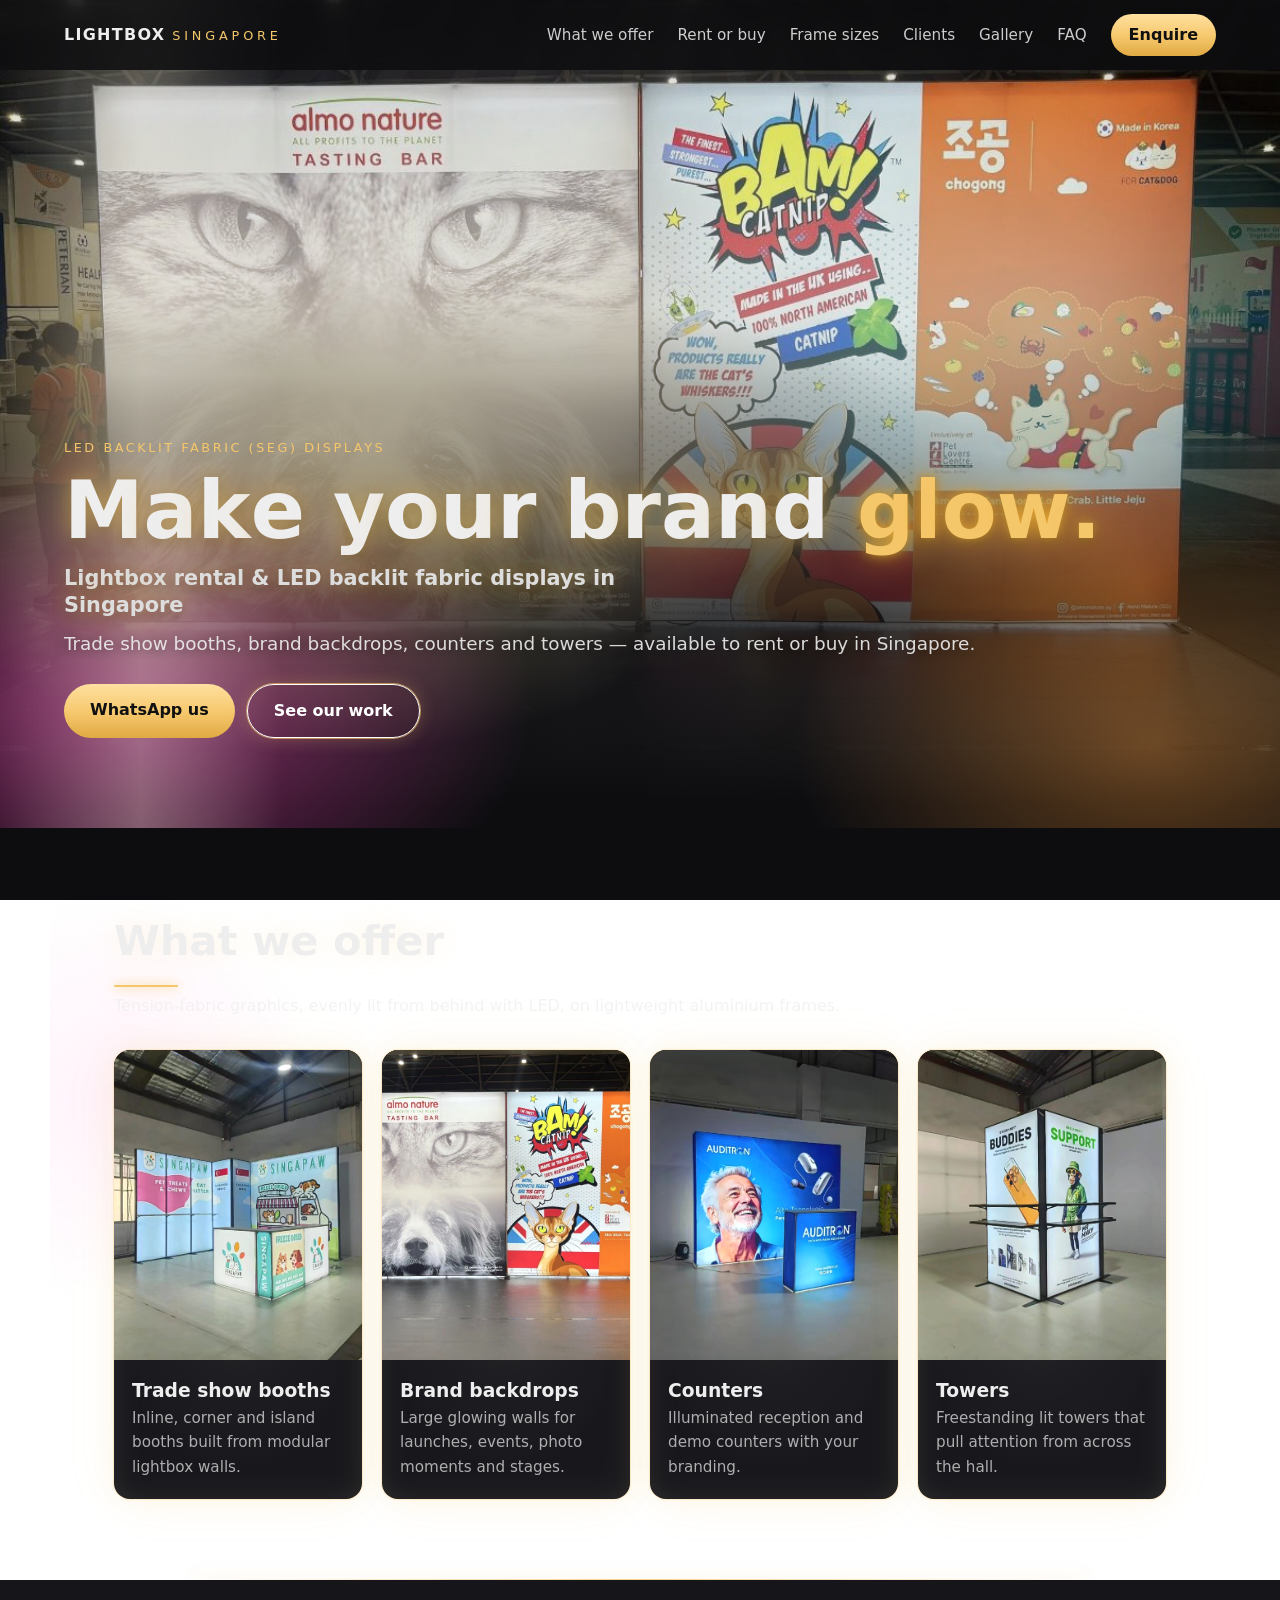
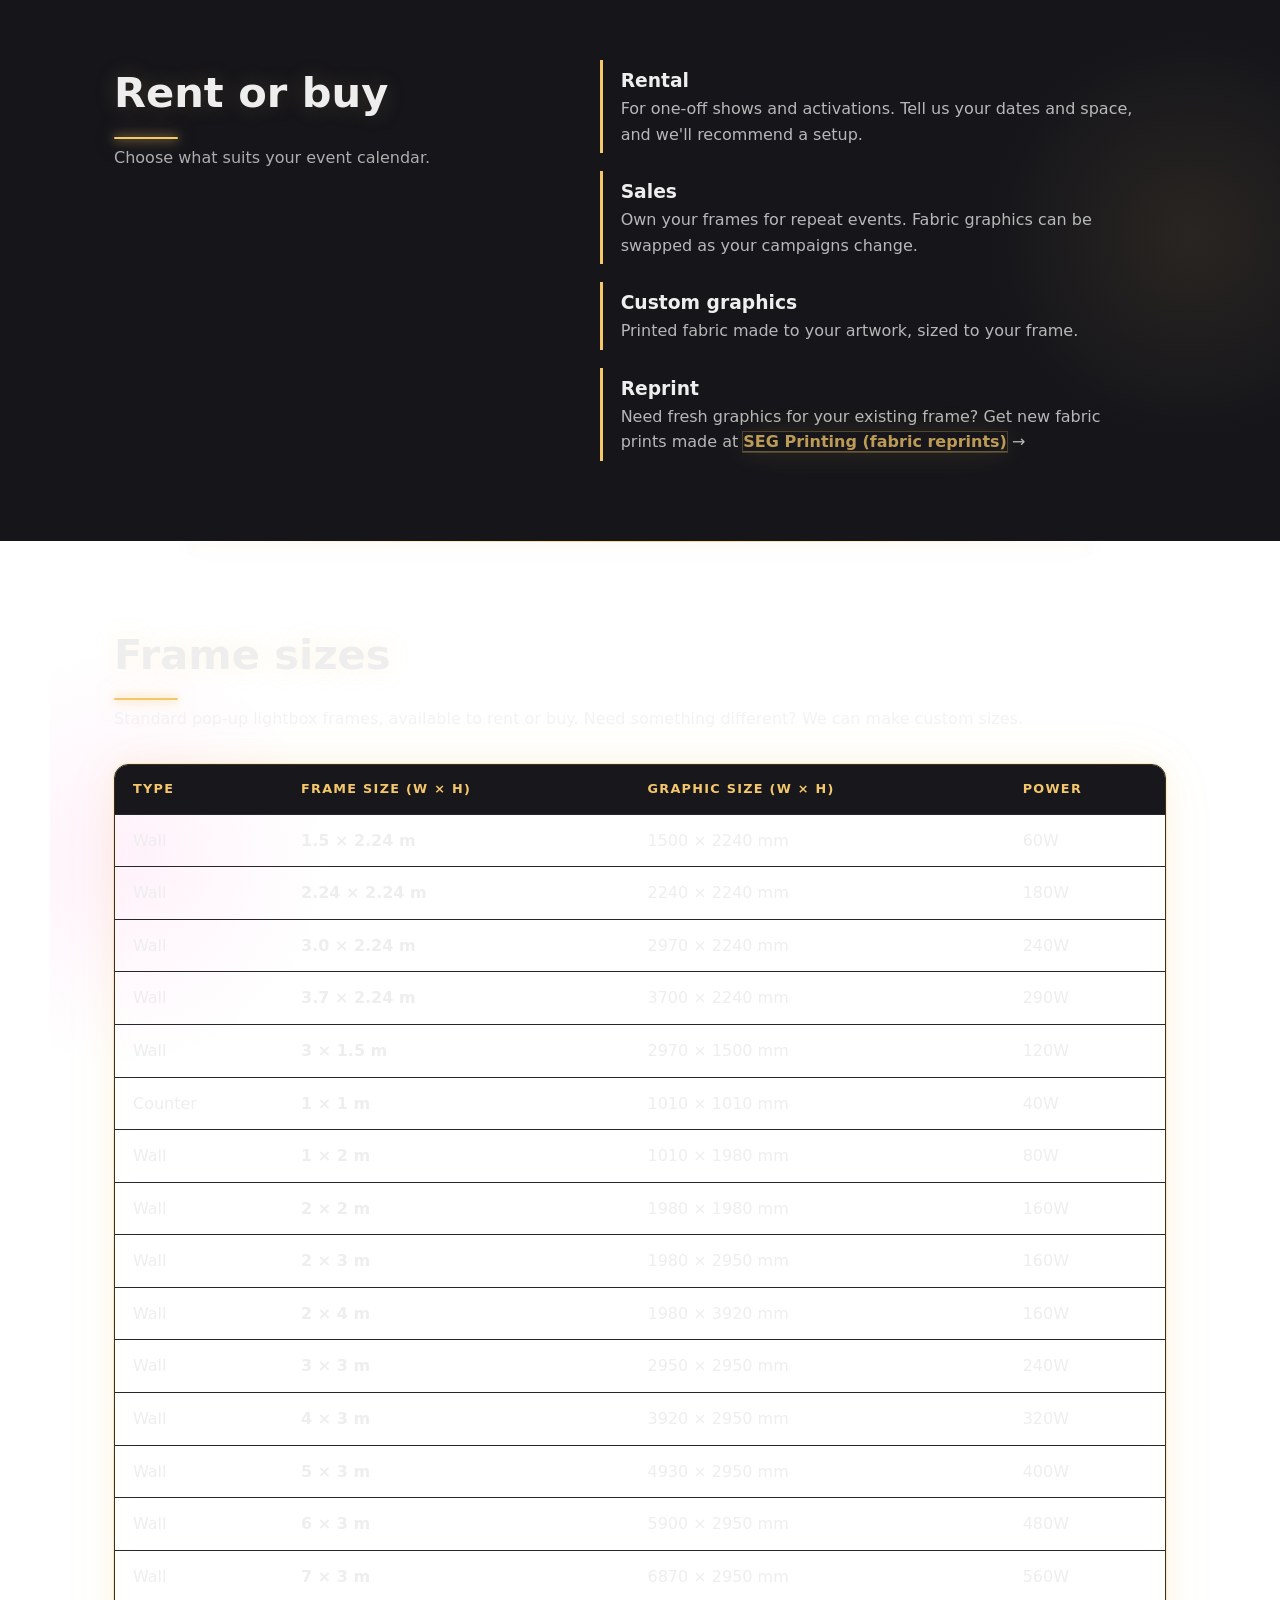
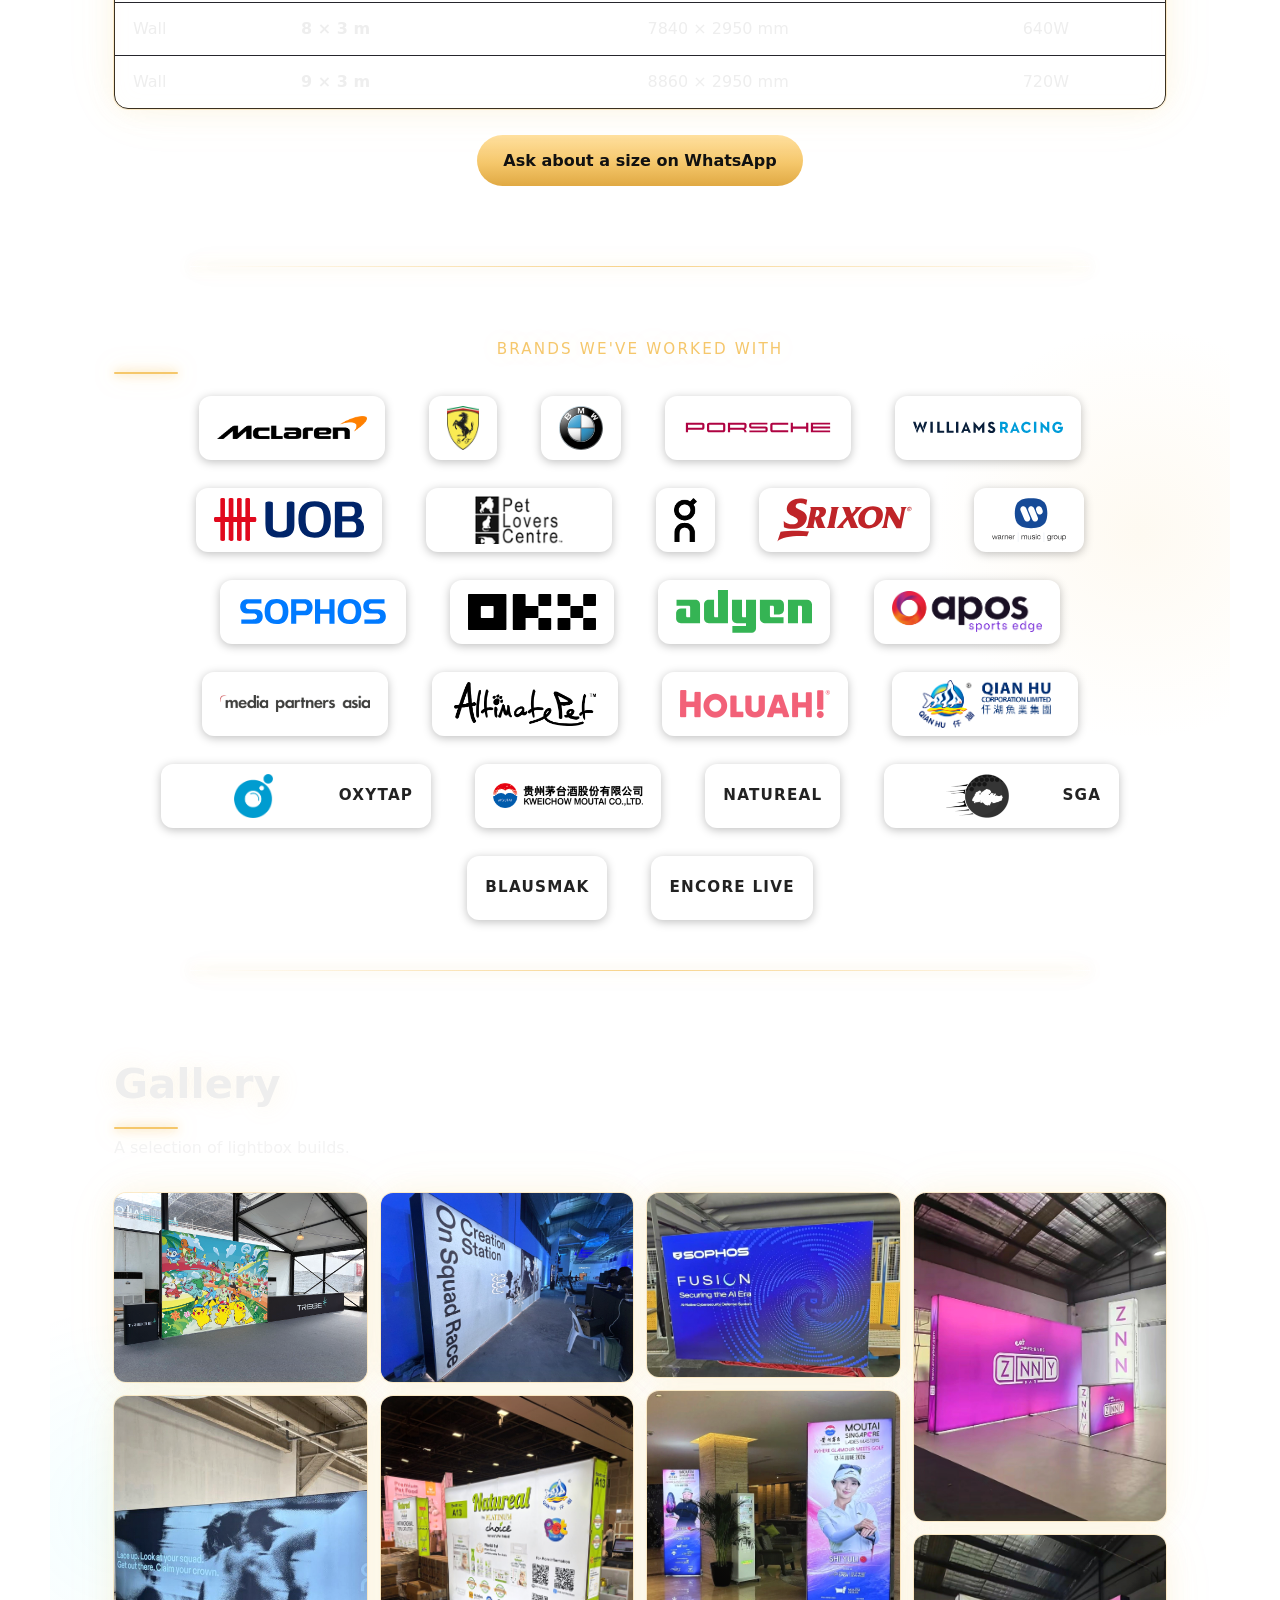
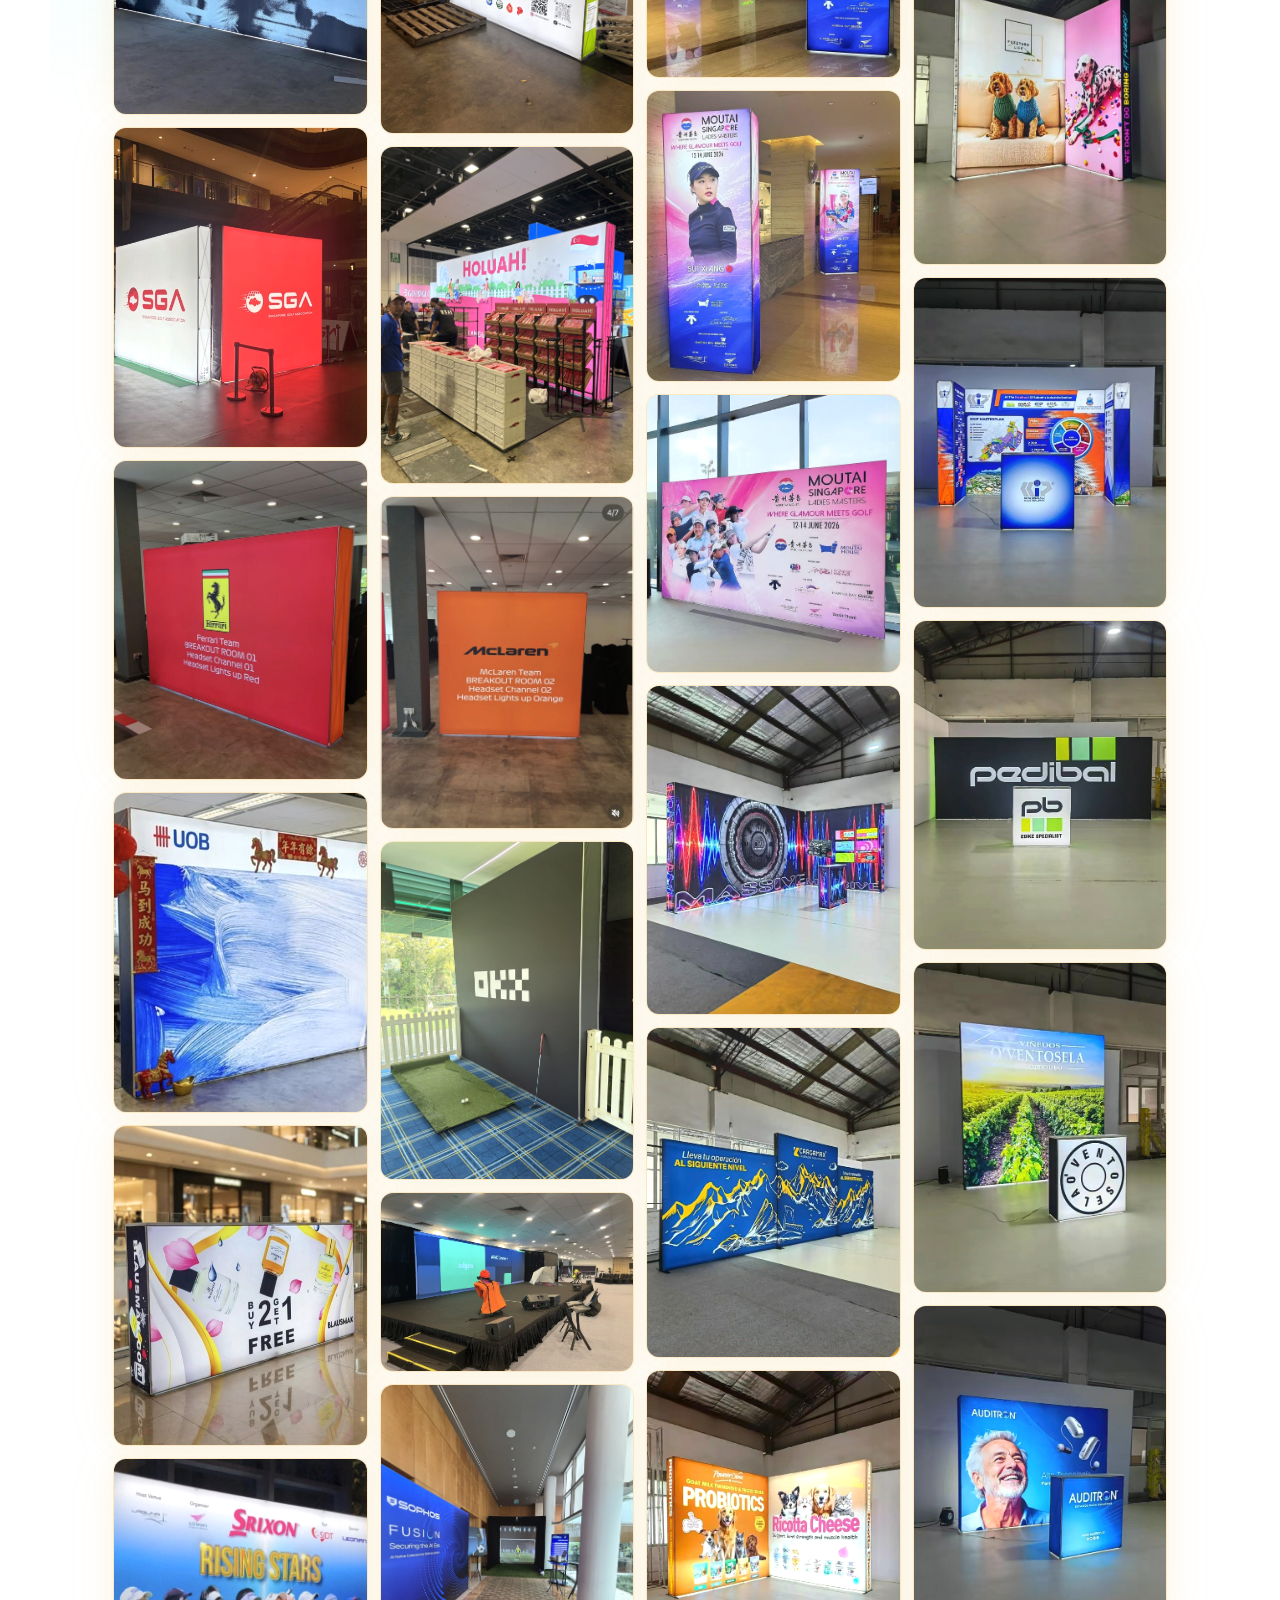
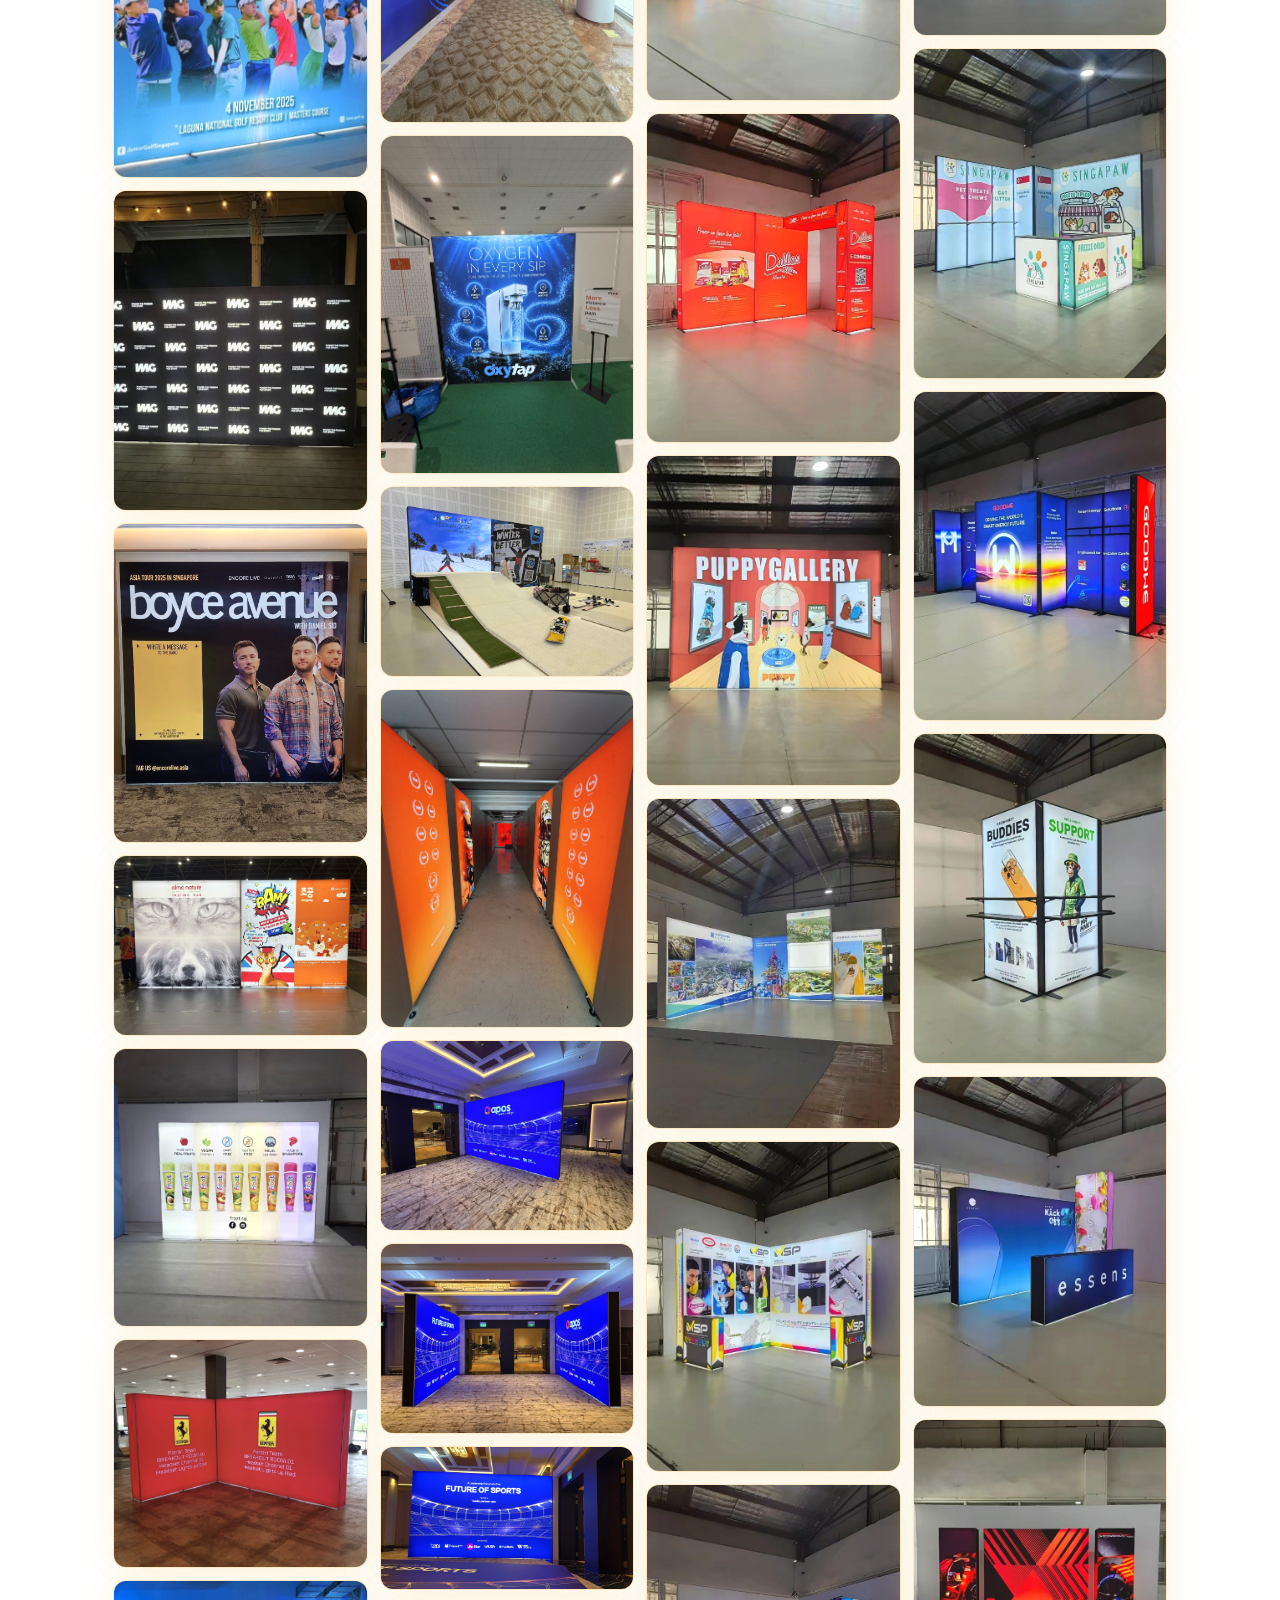
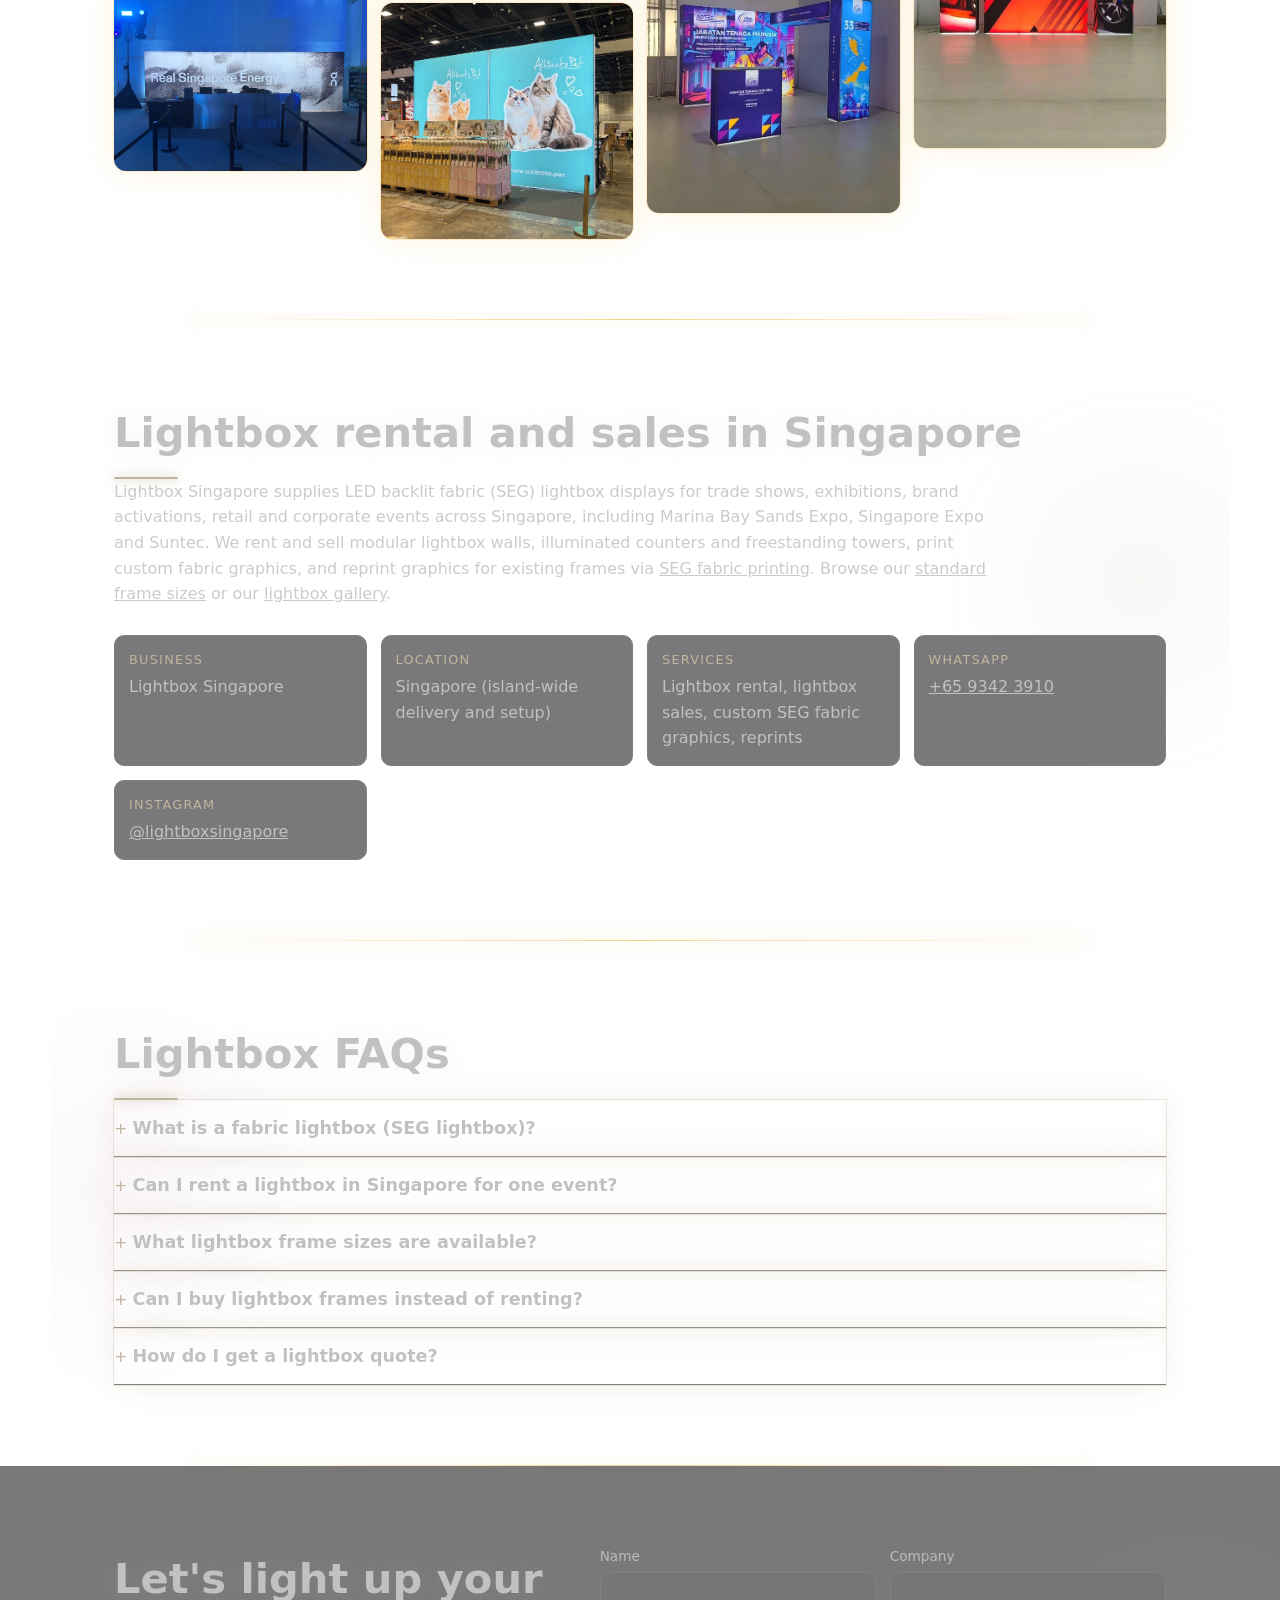
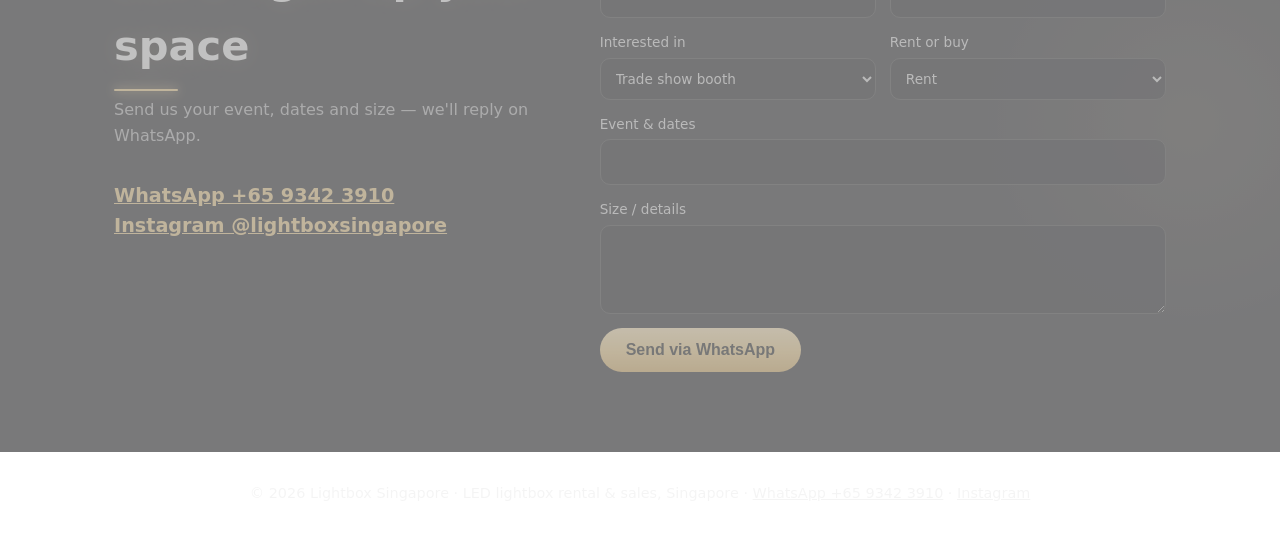
==== commit 3de4d47a: "Add tent fabric backdrop and counters photo to the gallery Place an optimized 4:3 web JPEG at the fr" ====
--- a/index.html
+++ b/index.html
@@ -34,7 +34,7 @@
 <div><h3>Reprint</h3><p>Need fresh graphics for your existing frame? Get new fabric prints made at <a href="https://segprinting.com/" target="_blank" rel="noopener">SEG Printing (fabric reprints)</a> &rarr;</p></div></div></div></section>
 <section id="sizes" class="wrap"><h2>Frame sizes</h2><p class="sub">Standard pop-up lightbox frames, available to rent or buy. Need something different? We can make custom sizes.</p><div class="tbl"><table><thead><tr><th>Type</th><th>Frame size (W × H)</th><th>Graphic size (W × H)</th><th>Power</th></tr></thead><tbody><tr><td>Wall</td><td>1.5 × 2.24 m</td><td>1500 × 2240 mm</td><td>60W</td></tr><tr><td>Wall</td><td>2.24 × 2.24 m</td><td>2240 × 2240 mm</td><td>180W</td></tr><tr><td>Wall</td><td>3.0 × 2.24 m</td><td>2970 × 2240 mm</td><td>240W</td></tr><tr><td>Wall</td><td>3.7 × 2.24 m</td><td>3700 × 2240 mm</td><td>290W</td></tr><tr><td>Wall</td><td>3 × 1.5 m</td><td>2970 × 1500 mm</td><td>120W</td></tr><tr><td>Counter</td><td>1 × 1 m</td><td>1010 × 1010 mm</td><td>40W</td></tr><tr><td>Wall</td><td>1 × 2 m</td><td>1010 × 1980 mm</td><td>80W</td></tr><tr><td>Wall</td><td>2 × 2 m</td><td>1980 × 1980 mm</td><td>160W</td></tr><tr><td>Wall</td><td>2 × 3 m</td><td>1980 × 2950 mm</td><td>160W</td></tr><tr><td>Wall</td><td>2 × 4 m</td><td>1980 × 3920 mm</td><td>160W</td></tr><tr><td>Wall</td><td>3 × 3 m</td><td>2950 × 2950 mm</td><td>240W</td></tr><tr><td>Wall</td><td>4 × 3 m</td><td>3920 × 2950 mm</td><td>320W</td></tr><tr><td>Wall</td><td>5 × 3 m</td><td>4930 × 2950 mm</td><td>400W</td></tr><tr><td>Wall</td><td>6 × 3 m</td><td>5900 × 2950 mm</td><td>480W</td></tr><tr><td>Wall</td><td>7 × 3 m</td><td>6870 × 2950 mm</td><td>560W</td></tr><tr><td>Wall</td><td>8 × 3 m</td><td>7840 × 2950 mm</td><td>640W</td></tr><tr><td>Wall</td><td>9 × 3 m</td><td>8860 × 2950 mm</td><td>720W</td></tr></tbody></table></div><p class="cta-line"><a class="btn" href="https://wa.me/6593423910?text=Hi%20Lightbox%20Singapore%2C%20I%27d%20like%20to%20enquire%20about%20a%20frame%20size." target="_blank" rel="noopener">Ask about a size on WhatsApp</a></p></section>
 <section id="jobs" class="wrap"><div class="logos"><h2 class="logos-cap">Brands we've worked with</h2><ul><li><img src="images/logos/mclaren.png" alt="McLaren" loading="lazy"></li><li><img src="images/logos/ferrari.png" alt="Ferrari" loading="lazy"></li><li><img src="images/logos/bmw.svg" alt="BMW" loading="lazy"></li><li><img src="images/logos/porsche.svg" alt="Porsche" loading="lazy"></li><li><img src="images/logos/williams.svg" alt="Williams Racing" loading="lazy"></li><li><img src="images/logos/uob.svg" alt="UOB" loading="lazy"></li><li><img width="420" height="228" src="images/logos/petlovers.png" alt="Pet Lovers Centre" class="tall" loading="lazy"></li><li><img src="images/logos/on.png" alt="On Running" loading="lazy"></li><li><img src="images/logos/srixon.svg" alt="Srixon" loading="lazy"></li><li><img src="images/logos/wmg.svg" alt="Warner Music Group" loading="lazy"></li><li><img src="images/logos/sophos.svg" alt="Sophos" loading="lazy"></li><li><img src="images/logos/okx.svg" class="sm" alt="OKX" loading="lazy"></li><li><img src="images/logos/adyen.svg" alt="Adyen" loading="lazy"></li><li><img width="1309" height="361" src="images/logos/apos.png" class="tall" alt="APOS Sports Edge" loading="lazy"></li><li><img width="1795" height="207" src="images/logos/mpa.png" alt="Media Partners Asia" loading="lazy"></li><li><img width="532" height="165" src="images/logos/altimate.png" alt="Altimate Pet" loading="lazy"></li><li><img width="800" height="149" src="images/logos/holuah.png" alt="Holuah" loading="lazy"></li><li><img width="287" height="105" src="images/logos/qianhu.png" class="tall" alt="Qian Hu" loading="lazy"></li><li class="lk"><img width="178" height="200" src="images/logos/oxytap.png" alt="OxyTap" loading="lazy"><span class="wm">OxyTap</span></li><li><img src="images/logos/moutai.png" alt="Kweichow Moutai" loading="lazy"></li><li><span class="wm">Natureal</span></li><li class="lk"><img width="249" height="174" src="images/logos/sga.png" alt="Singapore Golf Association" loading="lazy"><span class="wm">SGA</span></li><li><span class="wm">Blausmak</span></li><li><span class="wm">Encore Live</span></li></ul></div></section>
-<section id="gallery" class="wrap"><h2>Gallery</h2><p class="sub">A selection of lightbox builds.</p><div class="grid"><button class="g" data-src="images/lb_new_01.jpg"><img width="958" height="1208" src="images/lb_new_01.jpg" alt="Backlit fabric wall, sports campaign" loading="lazy"></button><button class="g" data-src="images/lb_new_02.jpg"><img width="953" height="1202" src="images/lb_new_02.jpg" alt="SGA red and white backlit walls" loading="lazy"></button><button class="g" data-src="images/lb_new_03.jpg"><img width="1045" height="1318" src="images/lb_new_03.jpg" alt="Ferrari backlit wall" loading="lazy"></button><button class="g" data-src="images/lb_new_04.jpg"><img width="759" height="958" src="images/lb_new_04.jpg" alt="UOB backlit fabric wall" loading="lazy"></button><button class="g" data-src="images/lb_new_05.jpg"><img width="948" height="1196" src="images/lb_new_05.jpg" alt="Blausmak shopping mall lightbox" loading="lazy"></button><button class="g" data-src="images/lb_new_06.jpg"><img width="1034" height="1304" src="images/lb_new_06.jpg" alt="Srixon Rising Stars backlit display" loading="lazy"></button><button class="g" data-src="images/lb_new_07.jpg"><img width="951" height="1200" src="images/lb_new_07.jpg" alt="WMG backlit step-and-repeat wall" loading="lazy"></button><button class="g" data-src="images/lb_new_08.jpg"><img width="912" height="1150" src="images/lb_new_08.jpg" alt="Boyce Avenue Asia Tour backlit display" loading="lazy"></button><button class="g" data-src="images/marko_02.jpg"><img width="1206" height="854" src="images/marko_02.jpg" alt="LED backlit SEG fabric lightbox display, Singapore event" loading="lazy"></button><button class="g" data-src="images/marko_01.jpg"><img width="1206" height="1322" src="images/marko_01.jpg" alt="LED backlit SEG fabric lightbox display, Singapore event" loading="lazy"></button><button class="g" data-src="images/g_ferrari_01.jpg"><img width="1170" height="1056" src="images/g_ferrari_01.jpg" alt="Ferrari backlit fabric lightbox corner walls" loading="lazy"></button><button class="g" data-src="images/g_on_01.jpg"><img width="1400" height="1050" src="images/g_on_01.jpg" alt="On Running 'Real Singapore Energy' backlit counter wall" loading="lazy"></button><button class="g" data-src="images/g_on_02.jpg"><img width="1400" height="1050" src="images/g_on_02.jpg" alt="On Running 'Creation Station' backlit fabric wall" loading="lazy"></button><button class="g" data-src="images/g_natureal_01.jpg"><img width="1050" height="1400" src="images/g_natureal_01.jpg" alt="Natureal and Platinum Choice pet booth with backlit walls" loading="lazy"></button><button class="g" data-src="images/g_holuah_01.jpg"><img width="1050" height="1400" src="images/g_holuah_01.jpg" alt="Holuah exhibition booth with backlit lightbox wall" loading="lazy"></button><button class="g" data-src="images/g_mclaren_01.jpg"><img width="1069" height="1400" src="images/g_mclaren_01.jpg" alt="McLaren orange backlit fabric panel" loading="lazy"></button><button class="g" data-src="images/g_okx_01.jpg"><img width="1050" height="1400" src="images/g_okx_01.jpg" alt="OKX golf bay backlit wall" loading="lazy"></button><button class="g" data-src="images/g_adyen_01.jpg"><img width="1206" height="853" src="images/g_adyen_01.jpg" alt="Adyen event stage with backlit screen wall" loading="lazy"></button><button class="g" data-src="images/g_sophos_01.jpg"><img width="1050" height="1400" src="images/g_sophos_01.jpg" alt="Sophos Fusion backlit lightbox corridor" loading="lazy"></button><button class="g" data-src="images/g_oxytap_01.jpg"><img width="1050" height="1400" src="images/g_oxytap_01.jpg" alt="OxyTap backlit fabric display panel" loading="lazy"></button><button class="g" data-src="images/g_sportsstyle_01.jpg"><img width="1400" height="1050" src="images/g_sportsstyle_01.jpg" alt="Sports & Style Festival backlit display walls" loading="lazy"></button><button class="g" data-src="images/g_mclaren_02.jpg"><img width="1050" height="1400" src="images/g_mclaren_02.jpg" alt="McLaren orange backlit lightbox corridor" loading="lazy"></button><button class="g" data-src="images/g_apos_01.jpg"><img width="1400" height="1050" src="images/g_apos_01.jpg" alt="Apos Sports Edge backlit fabric wall" loading="lazy"></button><button class="g" data-src="images/g_apos_02.jpg"><img width="1400" height="1050" src="images/g_apos_02.jpg" alt="Apos Sports Edge pair of backlit walls" loading="lazy"></button><button class="g" data-src="images/g_apos_03.jpg"><img width="1400" height="788" src="images/g_apos_03.jpg" alt="Future of Sports backlit lightbox wall" loading="lazy"></button><button class="g" data-src="images/g_altimatepet_01.jpg"><img width="1206" height="1126" src="images/g_altimatepet_01.jpg" alt="Altimate Pet backlit booth wall" loading="lazy"></button><button class="g" data-src="images/g_sophos_02.jpg"><img width="1206" height="879" src="images/g_sophos_02.jpg" alt="Sophos Fusion backlit fabric wall" loading="lazy"></button><button class="g" data-src="images/g_moutai_01.jpg"><img width="1206" height="1368" src="images/g_moutai_01.jpg" alt="Moutai Singapore Ladies Masters backlit towers" loading="lazy"></button><button class="g" data-src="images/g_moutai_02.jpg"><img width="1206" height="1386" src="images/g_moutai_02.jpg" alt="Moutai Singapore Ladies Masters backlit pillars" loading="lazy"></button><button class="g" data-src="images/g_moutai_03.jpg"><img width="1206" height="1320" src="images/g_moutai_03.jpg" alt="Moutai Singapore Ladies Masters large backlit wall" loading="lazy"></button><button class="g" data-src="images/lightbox_02.jpg"><img width="1206" height="1570" src="images/lightbox_02.jpg" alt="LED backlit SEG fabric lightbox display, Singapore event" loading="lazy"></button><button class="g" data-src="images/lightbox_03.jpg"><img width="1206" height="1570" src="images/lightbox_03.jpg" alt="LED backlit SEG fabric lightbox display, Singapore event" loading="lazy"></button><button class="g" data-src="images/lightbox_06.jpg"><img width="1206" height="1570" src="images/lightbox_06.jpg" alt="LED backlit SEG fabric lightbox display, Singapore event" loading="lazy"></button><button class="g" data-src="images/lightbox_07.jpg"><img width="1206" height="1570" src="images/lightbox_07.jpg" alt="LED backlit SEG fabric lightbox display, Singapore event" loading="lazy"></button><button class="g" data-src="images/lightbox_09.jpg"><img width="1206" height="1570" src="images/lightbox_09.jpg" alt="LED backlit SEG fabric lightbox display, Singapore event" loading="lazy"></button><button class="g" data-src="images/lightbox_11.jpg"><img width="1206" height="1570" src="images/lightbox_11.jpg" alt="LED backlit SEG fabric lightbox display, Singapore event" loading="lazy"></button><button class="g" data-src="images/lightbox_15.jpg"><img width="1206" height="1570" src="images/lightbox_15.jpg" alt="LED backlit SEG fabric lightbox display, Singapore event" loading="lazy"></button><button class="g" data-src="images/lightbox_17.jpg"><img width="1206" height="1570" src="images/lightbox_17.jpg" alt="LED backlit SEG fabric lightbox display, Singapore event" loading="lazy"></button><button class="g" data-src="images/lightbox_18.jpg"><img width="1206" height="1570" src="images/lightbox_18.jpg" alt="LED backlit SEG fabric lightbox display, Singapore event" loading="lazy"></button><button class="g" data-src="images/lightbox_19.jpg"><img width="1206" height="1570" src="images/lightbox_19.jpg" alt="LED backlit SEG fabric lightbox display, Singapore event" loading="lazy"></button><button class="g" data-src="images/lightbox_21.jpg"><img width="1206" height="1570" src="images/lightbox_21.jpg" alt="LED backlit SEG fabric lightbox display, Singapore event" loading="lazy"></button><button class="g" data-src="images/lightbox_23.jpg"><img width="1206" height="1570" src="images/lightbox_23.jpg" alt="LED backlit SEG fabric lightbox display, Singapore event" loading="lazy"></button><button class="g" data-src="images/lightbox_24.jpg"><img width="1206" height="1570" src="images/lightbox_24.jpg" alt="LED backlit SEG fabric lightbox display, Singapore event" loading="lazy"></button><button class="g" data-src="images/lightbox_25.jpg"><img width="1206" height="1570" src="images/lightbox_25.jpg" alt="LED backlit SEG fabric lightbox display, Singapore event" loading="lazy"></button><button class="g" data-src="images/lightbox_26.jpg"><img width="1206" height="1570" src="images/lightbox_26.jpg" alt="LED backlit SEG fabric lightbox display, Singapore event" loading="lazy"></button><button class="g" data-src="images/lightbox_27.jpg"><img width="1206" height="1570" src="images/lightbox_27.jpg" alt="LED backlit SEG fabric lightbox display, Singapore event" loading="lazy"></button><button class="g" data-src="images/lightbox_28.jpg"><img width="1206" height="1570" src="images/lightbox_28.jpg" alt="LED backlit SEG fabric lightbox display, Singapore event" loading="lazy"></button><button class="g" data-src="images/lightbox_30.jpg"><img width="1206" height="1570" src="images/lightbox_30.jpg" alt="LED backlit SEG fabric lightbox display, Singapore event" loading="lazy"></button><button class="g" data-src="images/lightbox_01.jpg"><img width="1206" height="1570" src="images/lightbox_01.jpg" alt="LED backlit SEG fabric lightbox display, Singapore event" loading="lazy"></button></div></section>
+<section id="gallery" class="wrap"><h2>Gallery</h2><p class="sub">A selection of lightbox builds.</p><div class="grid"><button class="g" data-src="images/fabric_backdrop_counters.jpg"><img width="1920" height="1440" src="images/fabric_backdrop_counters.jpg" alt="Colourful fabric backdrop and matching black counters in an event tent" loading="lazy"></button><button class="g" data-src="images/lb_new_01.jpg"><img width="958" height="1208" src="images/lb_new_01.jpg" alt="Backlit fabric wall, sports campaign" loading="lazy"></button><button class="g" data-src="images/lb_new_02.jpg"><img width="953" height="1202" src="images/lb_new_02.jpg" alt="SGA red and white backlit walls" loading="lazy"></button><button class="g" data-src="images/lb_new_03.jpg"><img width="1045" height="1318" src="images/lb_new_03.jpg" alt="Ferrari backlit wall" loading="lazy"></button><button class="g" data-src="images/lb_new_04.jpg"><img width="759" height="958" src="images/lb_new_04.jpg" alt="UOB backlit fabric wall" loading="lazy"></button><button class="g" data-src="images/lb_new_05.jpg"><img width="948" height="1196" src="images/lb_new_05.jpg" alt="Blausmak shopping mall lightbox" loading="lazy"></button><button class="g" data-src="images/lb_new_06.jpg"><img width="1034" height="1304" src="images/lb_new_06.jpg" alt="Srixon Rising Stars backlit display" loading="lazy"></button><button class="g" data-src="images/lb_new_07.jpg"><img width="951" height="1200" src="images/lb_new_07.jpg" alt="WMG backlit step-and-repeat wall" loading="lazy"></button><button class="g" data-src="images/lb_new_08.jpg"><img width="912" height="1150" src="images/lb_new_08.jpg" alt="Boyce Avenue Asia Tour backlit display" loading="lazy"></button><button class="g" data-src="images/marko_02.jpg"><img width="1206" height="854" src="images/marko_02.jpg" alt="LED backlit SEG fabric lightbox display, Singapore event" loading="lazy"></button><button class="g" data-src="images/marko_01.jpg"><img width="1206" height="1322" src="images/marko_01.jpg" alt="LED backlit SEG fabric lightbox display, Singapore event" loading="lazy"></button><button class="g" data-src="images/g_ferrari_01.jpg"><img width="1170" height="1056" src="images/g_ferrari_01.jpg" alt="Ferrari backlit fabric lightbox corner walls" loading="lazy"></button><button class="g" data-src="images/g_on_01.jpg"><img width="1400" height="1050" src="images/g_on_01.jpg" alt="On Running 'Real Singapore Energy' backlit counter wall" loading="lazy"></button><button class="g" data-src="images/g_on_02.jpg"><img width="1400" height="1050" src="images/g_on_02.jpg" alt="On Running 'Creation Station' backlit fabric wall" loading="lazy"></button><button class="g" data-src="images/g_natureal_01.jpg"><img width="1050" height="1400" src="images/g_natureal_01.jpg" alt="Natureal and Platinum Choice pet booth with backlit walls" loading="lazy"></button><button class="g" data-src="images/g_holuah_01.jpg"><img width="1050" height="1400" src="images/g_holuah_01.jpg" alt="Holuah exhibition booth with backlit lightbox wall" loading="lazy"></button><button class="g" data-src="images/g_mclaren_01.jpg"><img width="1069" height="1400" src="images/g_mclaren_01.jpg" alt="McLaren orange backlit fabric panel" loading="lazy"></button><button class="g" data-src="images/g_okx_01.jpg"><img width="1050" height="1400" src="images/g_okx_01.jpg" alt="OKX golf bay backlit wall" loading="lazy"></button><button class="g" data-src="images/g_adyen_01.jpg"><img width="1206" height="853" src="images/g_adyen_01.jpg" alt="Adyen event stage with backlit screen wall" loading="lazy"></button><button class="g" data-src="images/g_sophos_01.jpg"><img width="1050" height="1400" src="images/g_sophos_01.jpg" alt="Sophos Fusion backlit lightbox corridor" loading="lazy"></button><button class="g" data-src="images/g_oxytap_01.jpg"><img width="1050" height="1400" src="images/g_oxytap_01.jpg" alt="OxyTap backlit fabric display panel" loading="lazy"></button><button class="g" data-src="images/g_sportsstyle_01.jpg"><img width="1400" height="1050" src="images/g_sportsstyle_01.jpg" alt="Sports & Style Festival backlit display walls" loading="lazy"></button><button class="g" data-src="images/g_mclaren_02.jpg"><img width="1050" height="1400" src="images/g_mclaren_02.jpg" alt="McLaren orange backlit lightbox corridor" loading="lazy"></button><button class="g" data-src="images/g_apos_01.jpg"><img width="1400" height="1050" src="images/g_apos_01.jpg" alt="Apos Sports Edge backlit fabric wall" loading="lazy"></button><button class="g" data-src="images/g_apos_02.jpg"><img width="1400" height="1050" src="images/g_apos_02.jpg" alt="Apos Sports Edge pair of backlit walls" loading="lazy"></button><button class="g" data-src="images/g_apos_03.jpg"><img width="1400" height="788" src="images/g_apos_03.jpg" alt="Future of Sports backlit lightbox wall" loading="lazy"></button><button class="g" data-src="images/g_altimatepet_01.jpg"><img width="1206" height="1126" src="images/g_altimatepet_01.jpg" alt="Altimate Pet backlit booth wall" loading="lazy"></button><button class="g" data-src="images/g_sophos_02.jpg"><img width="1206" height="879" src="images/g_sophos_02.jpg" alt="Sophos Fusion backlit fabric wall" loading="lazy"></button><button class="g" data-src="images/g_moutai_01.jpg"><img width="1206" height="1368" src="images/g_moutai_01.jpg" alt="Moutai Singapore Ladies Masters backlit towers" loading="lazy"></button><button class="g" data-src="images/g_moutai_02.jpg"><img width="1206" height="1386" src="images/g_moutai_02.jpg" alt="Moutai Singapore Ladies Masters backlit pillars" loading="lazy"></button><button class="g" data-src="images/g_moutai_03.jpg"><img width="1206" height="1320" src="images/g_moutai_03.jpg" alt="Moutai Singapore Ladies Masters large backlit wall" loading="lazy"></button><button class="g" data-src="images/lightbox_02.jpg"><img width="1206" height="1570" src="images/lightbox_02.jpg" alt="LED backlit SEG fabric lightbox display, Singapore event" loading="lazy"></button><button class="g" data-src="images/lightbox_03.jpg"><img width="1206" height="1570" src="images/lightbox_03.jpg" alt="LED backlit SEG fabric lightbox display, Singapore event" loading="lazy"></button><button class="g" data-src="images/lightbox_06.jpg"><img width="1206" height="1570" src="images/lightbox_06.jpg" alt="LED backlit SEG fabric lightbox display, Singapore event" loading="lazy"></button><button class="g" data-src="images/lightbox_07.jpg"><img width="1206" height="1570" src="images/lightbox_07.jpg" alt="LED backlit SEG fabric lightbox display, Singapore event" loading="lazy"></button><button class="g" data-src="images/lightbox_09.jpg"><img width="1206" height="1570" src="images/lightbox_09.jpg" alt="LED backlit SEG fabric lightbox display, Singapore event" loading="lazy"></button><button class="g" data-src="images/lightbox_11.jpg"><img width="1206" height="1570" src="images/lightbox_11.jpg" alt="LED backlit SEG fabric lightbox display, Singapore event" loading="lazy"></button><button class="g" data-src="images/lightbox_15.jpg"><img width="1206" height="1570" src="images/lightbox_15.jpg" alt="LED backlit SEG fabric lightbox display, Singapore event" loading="lazy"></button><button class="g" data-src="images/lightbox_17.jpg"><img width="1206" height="1570" src="images/lightbox_17.jpg" alt="LED backlit SEG fabric lightbox display, Singapore event" loading="lazy"></button><button class="g" data-src="images/lightbox_18.jpg"><img width="1206" height="1570" src="images/lightbox_18.jpg" alt="LED backlit SEG fabric lightbox display, Singapore event" loading="lazy"></button><button class="g" data-src="images/lightbox_19.jpg"><img width="1206" height="1570" src="images/lightbox_19.jpg" alt="LED backlit SEG fabric lightbox display, Singapore event" loading="lazy"></button><button class="g" data-src="images/lightbox_21.jpg"><img width="1206" height="1570" src="images/lightbox_21.jpg" alt="LED backlit SEG fabric lightbox display, Singapore event" loading="lazy"></button><button class="g" data-src="images/lightbox_23.jpg"><img width="1206" height="1570" src="images/lightbox_23.jpg" alt="LED backlit SEG fabric lightbox display, Singapore event" loading="lazy"></button><button class="g" data-src="images/lightbox_24.jpg"><img width="1206" height="1570" src="images/lightbox_24.jpg" alt="LED backlit SEG fabric lightbox display, Singapore event" loading="lazy"></button><button class="g" data-src="images/lightbox_25.jpg"><img width="1206" height="1570" src="images/lightbox_25.jpg" alt="LED backlit SEG fabric lightbox display, Singapore event" loading="lazy"></button><button class="g" data-src="images/lightbox_26.jpg"><img width="1206" height="1570" src="images/lightbox_26.jpg" alt="LED backlit SEG fabric lightbox display, Singapore event" loading="lazy"></button><button class="g" data-src="images/lightbox_27.jpg"><img width="1206" height="1570" src="images/lightbox_27.jpg" alt="LED backlit SEG fabric lightbox display, Singapore event" loading="lazy"></button><button class="g" data-src="images/lightbox_28.jpg"><img width="1206" height="1570" src="images/lightbox_28.jpg" alt="LED backlit SEG fabric lightbox display, Singapore event" loading="lazy"></button><button class="g" data-src="images/lightbox_30.jpg"><img width="1206" height="1570" src="images/lightbox_30.jpg" alt="LED backlit SEG fabric lightbox display, Singapore event" loading="lazy"></button><button class="g" data-src="images/lightbox_01.jpg"><img width="1206" height="1570" src="images/lightbox_01.jpg" alt="LED backlit SEG fabric lightbox display, Singapore event" loading="lazy"></button></div></section>
 <section id="about" class="wrap"><h2>Lightbox rental and sales in Singapore</h2><p>Lightbox Singapore supplies LED backlit fabric (SEG) lightbox displays for trade shows, exhibitions, brand activations, retail and corporate events across Singapore, including Marina Bay Sands Expo, Singapore Expo and Suntec. We rent and sell modular lightbox walls, illuminated counters and freestanding towers, print custom fabric graphics, and reprint graphics for existing frames via <a href="https://segprinting.com/">SEG fabric printing</a>. Browse our <a href="#sizes">standard frame sizes</a> or our <a href="#gallery">lightbox gallery</a>.</p>
 <dl class="facts"><div><dt>Business</dt><dd>Lightbox Singapore</dd></div><div><dt>Location</dt><dd>Singapore (island-wide delivery and setup)</dd></div><div><dt>Services</dt><dd>Lightbox rental, lightbox sales, custom SEG fabric graphics, reprints</dd></div><div><dt>WhatsApp</dt><dd><a href="https://wa.me/6593423910">+65 9342 3910</a></dd></div><div><dt>Instagram</dt><dd><a href="https://instagram.com/lightboxsingapore">@lightboxsingapore</a></dd></div></dl></section>
 <section id="faq" class="wrap"><h2>Lightbox FAQs</h2><div class="faq"><details><summary><h3>What is a fabric lightbox (SEG lightbox)?</h3></summary><p>A fabric lightbox is an aluminium frame lit from inside by LED modules, with a printed silicone edge graphic (SEG) pushed into a groove around the edge. The fabric pulls tight and glows evenly with no visible seams. They are used for trade show booths, brand backdrops, counters, towers and retail displays in Singapore.</p></details><details><summary><h3>Can I rent a lightbox in Singapore for one event?</h3></summary><p>Yes. Lightbox Singapore rents LED backlit fabric displays for single events, exhibitions, launches and activations across Singapore. Send us your event dates, venue and the space you have, and we will recommend frame sizes and a layout. Rental includes the frames with LED lighting, and we can produce the printed fabric graphics for you.</p></details><details><summary><h3>What lightbox frame sizes are available?</h3></summary><p>We stock 17 standard frame sizes, from a 1 × 1 m counter up to a 9 × 3 m wall, including 2.24 m-high walls, 2 × 2 m, 3 × 3 m and 6 × 3 m. Frames link together to build larger booths and backdrops. If a standard size does not fit your space, we can make custom-sized lightbox frames.</p></details><details><summary><h3>Can I buy lightbox frames instead of renting?</h3></summary><p>Yes. If you exhibit regularly, buying your own SEG lightbox frames is often better value. You keep the frames and swap only the printed fabric for each campaign. We supply frames, LED lighting and graphics, and can reprint new fabric for your existing frames through our sister service SEG Printing.</p></details><details><summary><h3>How do I get a lightbox quote?</h3></summary><p>Message us on WhatsApp at +65 9342 3910 with your event, dates, location in Singapore and the sizes you need, or use the enquiry form on this page. We reply with a recommended setup and quote. You can also see recent work on Instagram at @lightboxsingapore.</p></details></div></section>
--- a/css/glow.css
+++ b/css/glow.css
@@ -89,3 +89,18 @@
  .card:hover,.g:hover,.card:hover img,.g:hover img{transform:none}
  .gl-js section.gl-dim{opacity:.8;filter:brightness(.85)}
 }
+
+/* extra glow boost: lit-from-behind hero */
+.hero .ov{background:linear-gradient(0deg,#0d0d10 3%,rgba(13,13,16,.55) 32%,rgba(13,13,16,.08) 62%,rgba(13,13,16,.18))}
+.hero::before{background:radial-gradient(70% 60% at 50% 38%,rgba(255,240,205,.34),transparent 68%),
+ radial-gradient(55% 55% at 25% 55%,rgba(255,225,150,.45),transparent 66%),
+ radial-gradient(45% 45% at 10% 85%,rgba(255,61,184,.5),transparent 70%),
+ radial-gradient(45% 45% at 82% 40%,rgba(56,232,255,.38),transparent 70%),
+ radial-gradient(40% 40% at 90% 90%,rgba(255,150,40,.35),transparent 70%)}
+.hero h1{text-shadow:0 0 18px rgba(255,214,120,.55),0 0 46px rgba(255,190,70,.4),0 3px 14px rgba(0,0,0,.45)}
+.hero h1 em{text-shadow:0 0 14px rgba(255,200,80,.95),0 0 36px rgba(255,190,70,.8),0 0 80px rgba(255,170,40,.6)}
+.hero h1 .nl{filter:none}
+.hero::after{background:linear-gradient(90deg,transparent,rgba(255,244,214,.3),transparent)}
+body{background:radial-gradient(80% 60% at 50% 0,#1a1408 0,#0d0d10 70%) fixed}
+.hero .ov{background:radial-gradient(75% 55% at 30% 78%,rgba(13,13,16,.82),rgba(13,13,16,.45) 55%,transparent 80%),linear-gradient(0deg,#0d0d10 3%,rgba(13,13,16,.5) 30%,rgba(13,13,16,.06) 62%,rgba(13,13,16,.16))}
+.hero h1 em{text-shadow:0 0 12px rgba(255,190,60,.9),0 0 34px rgba(255,170,40,.65),0 2px 10px rgba(0,0,0,.7)}
